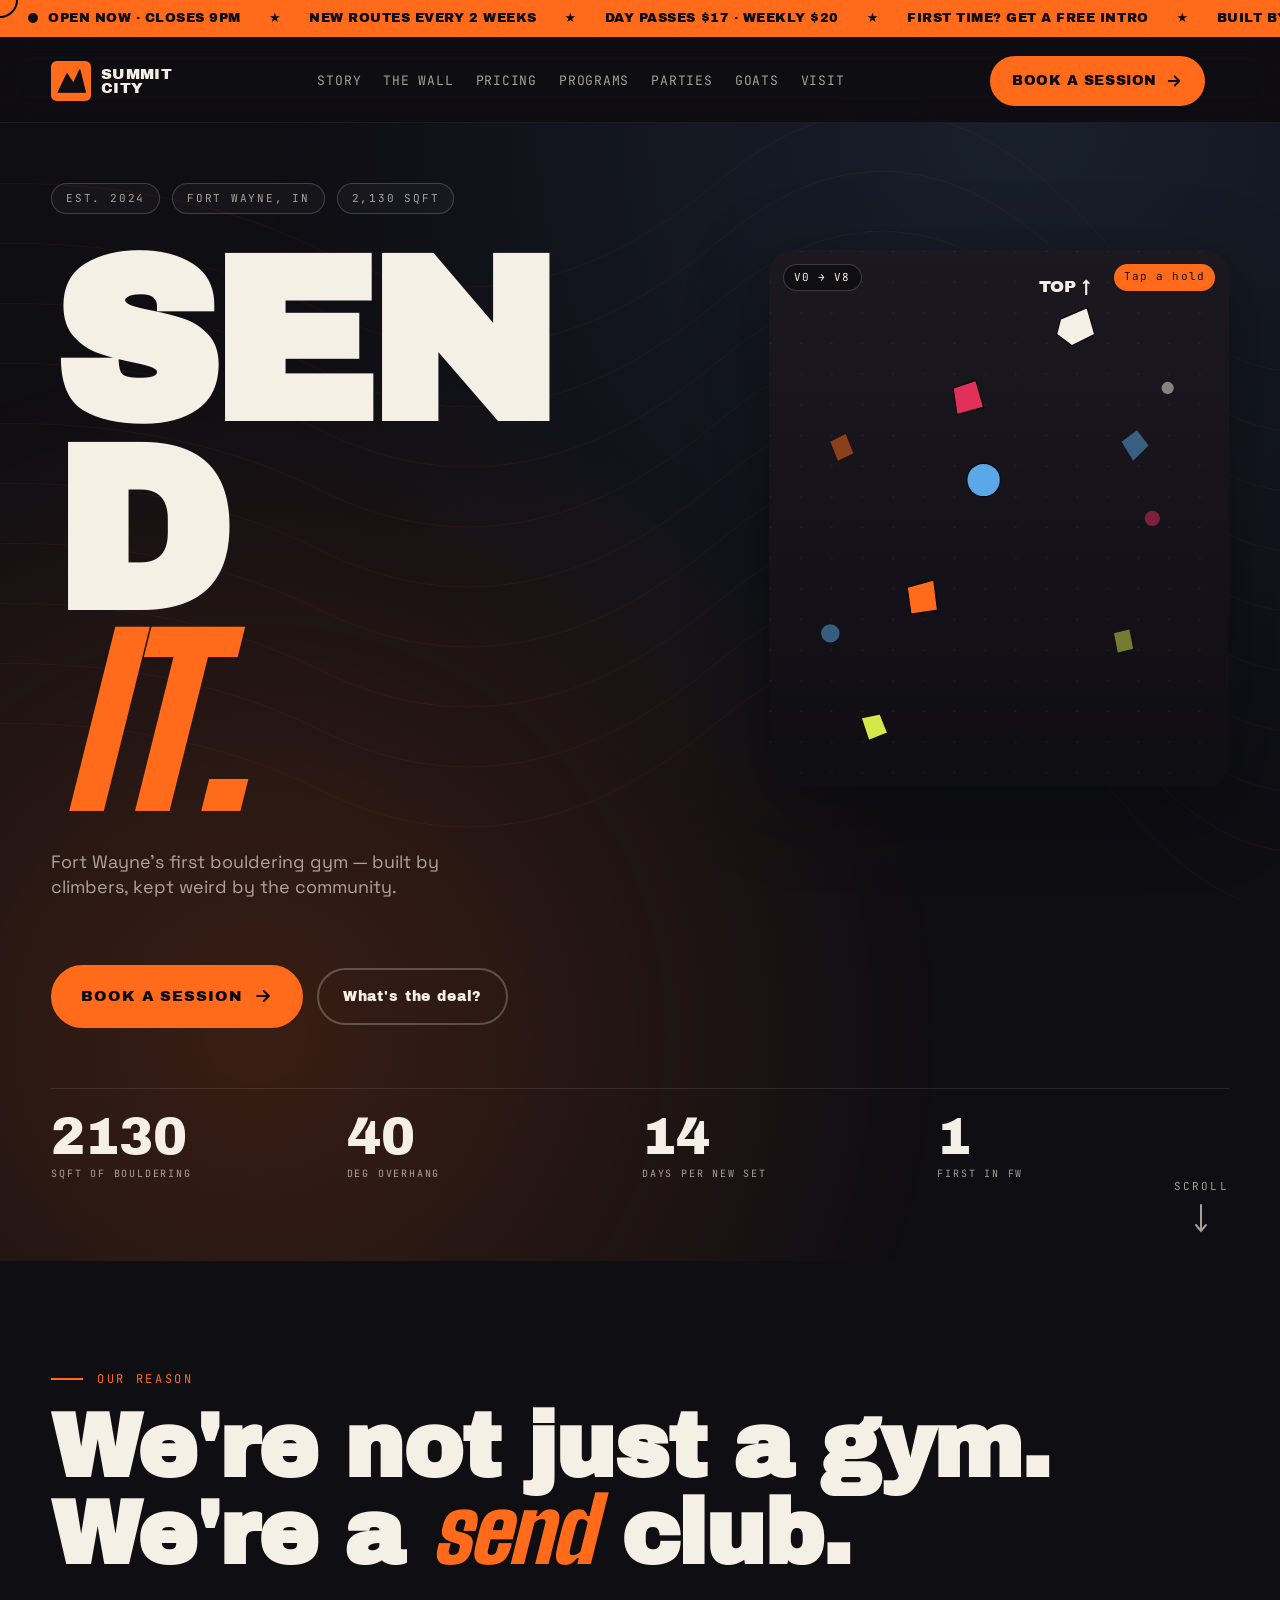
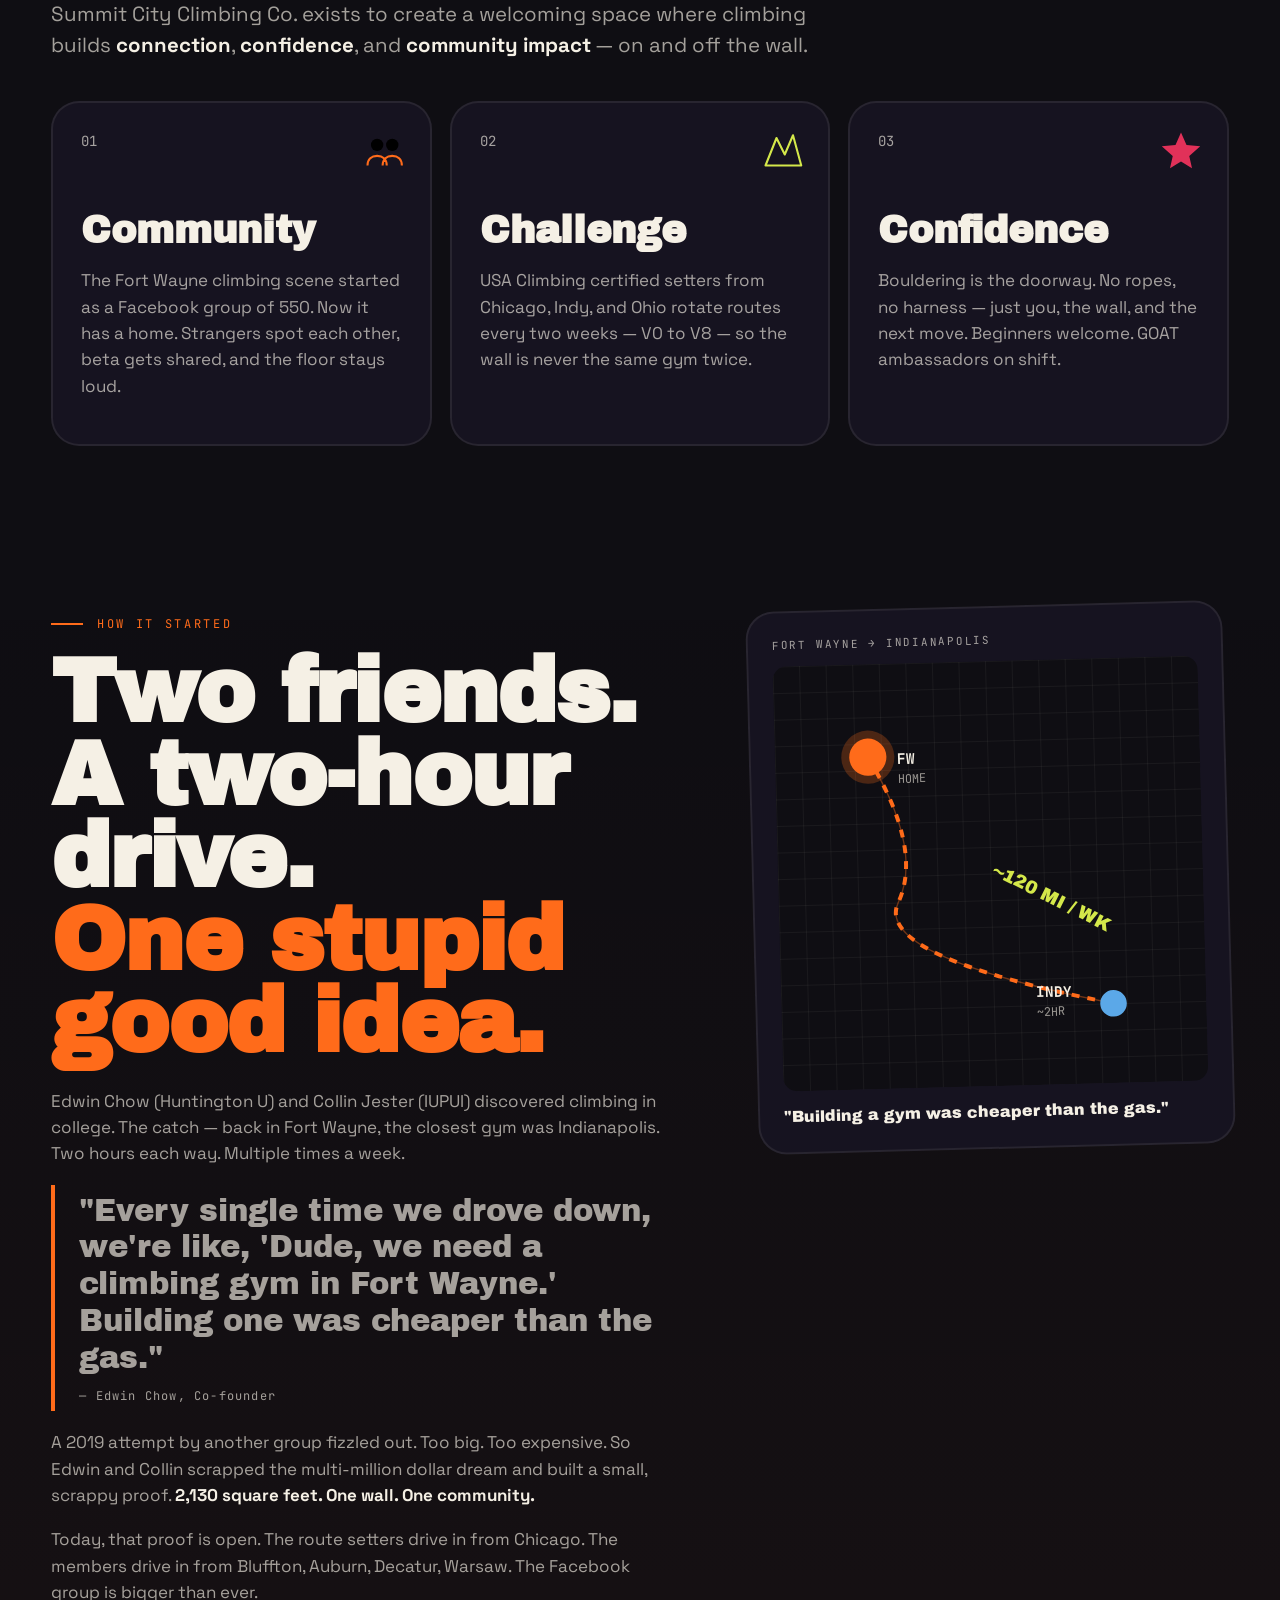
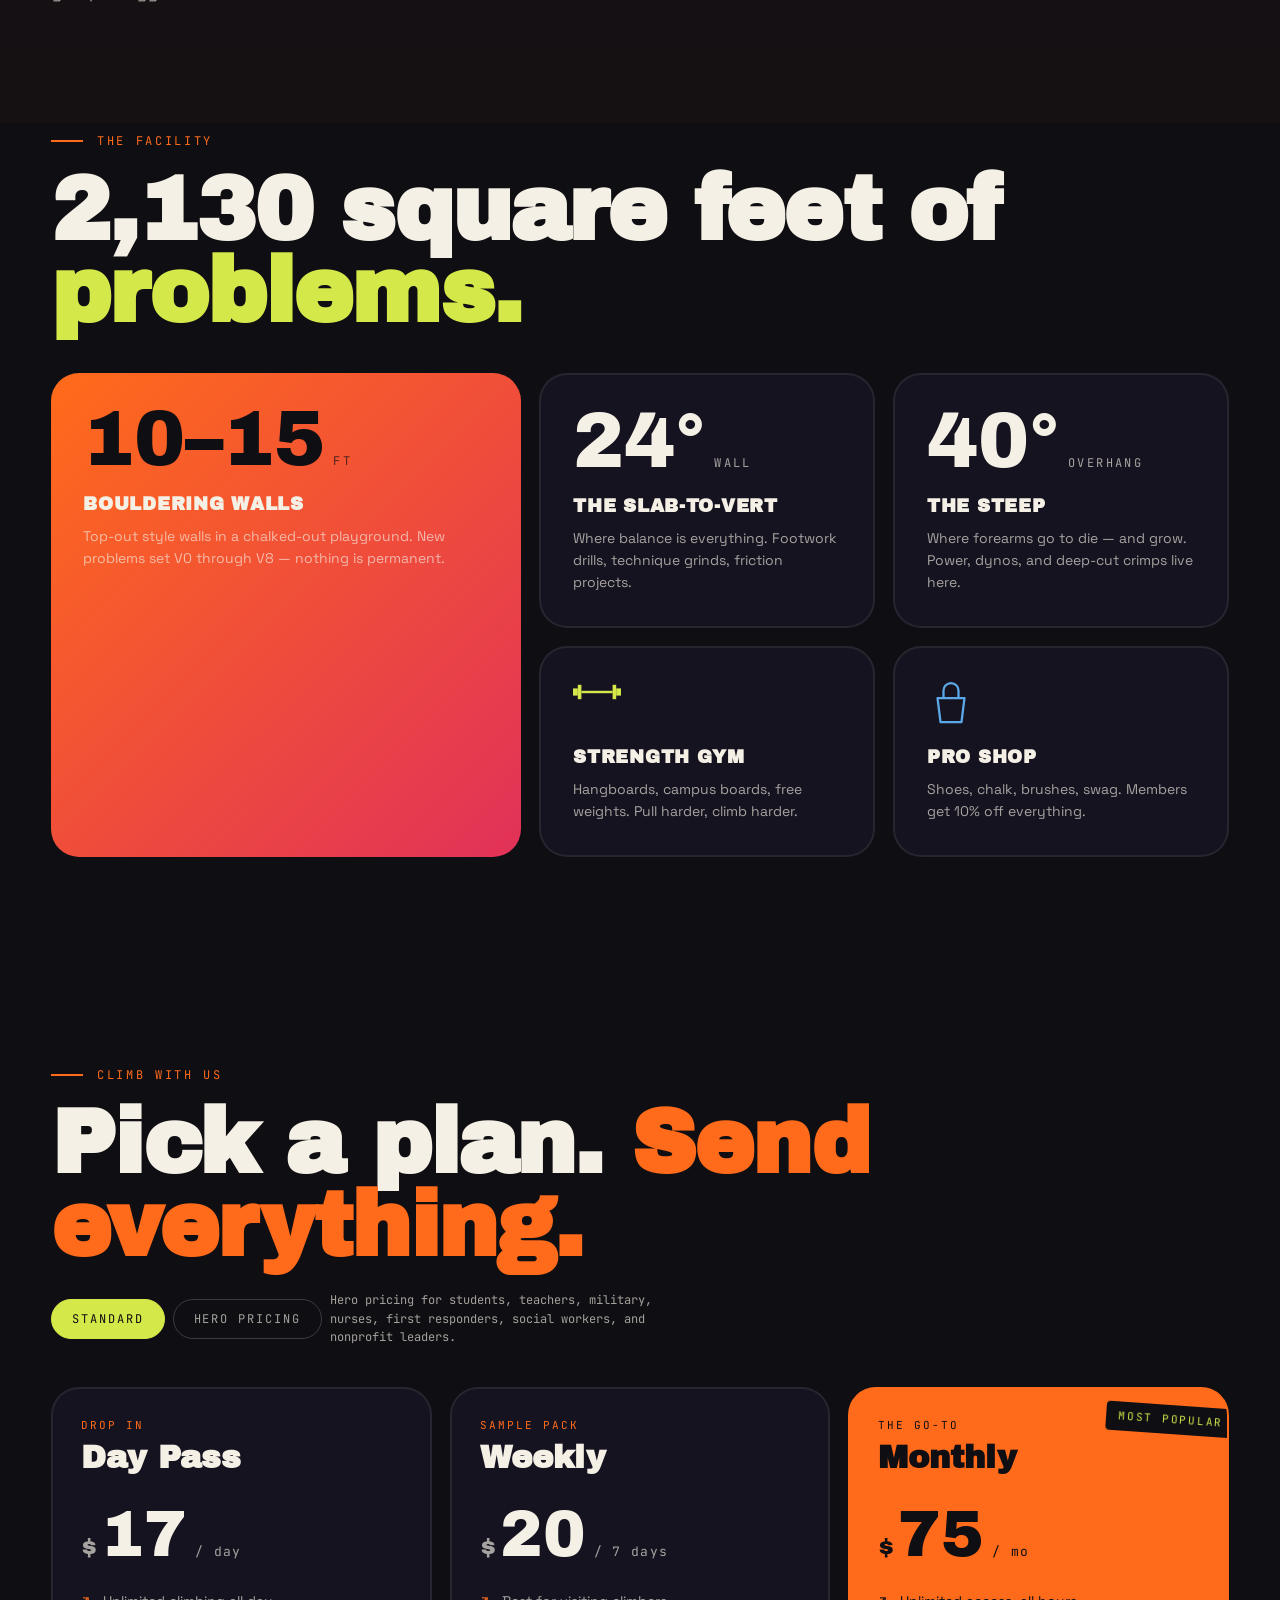
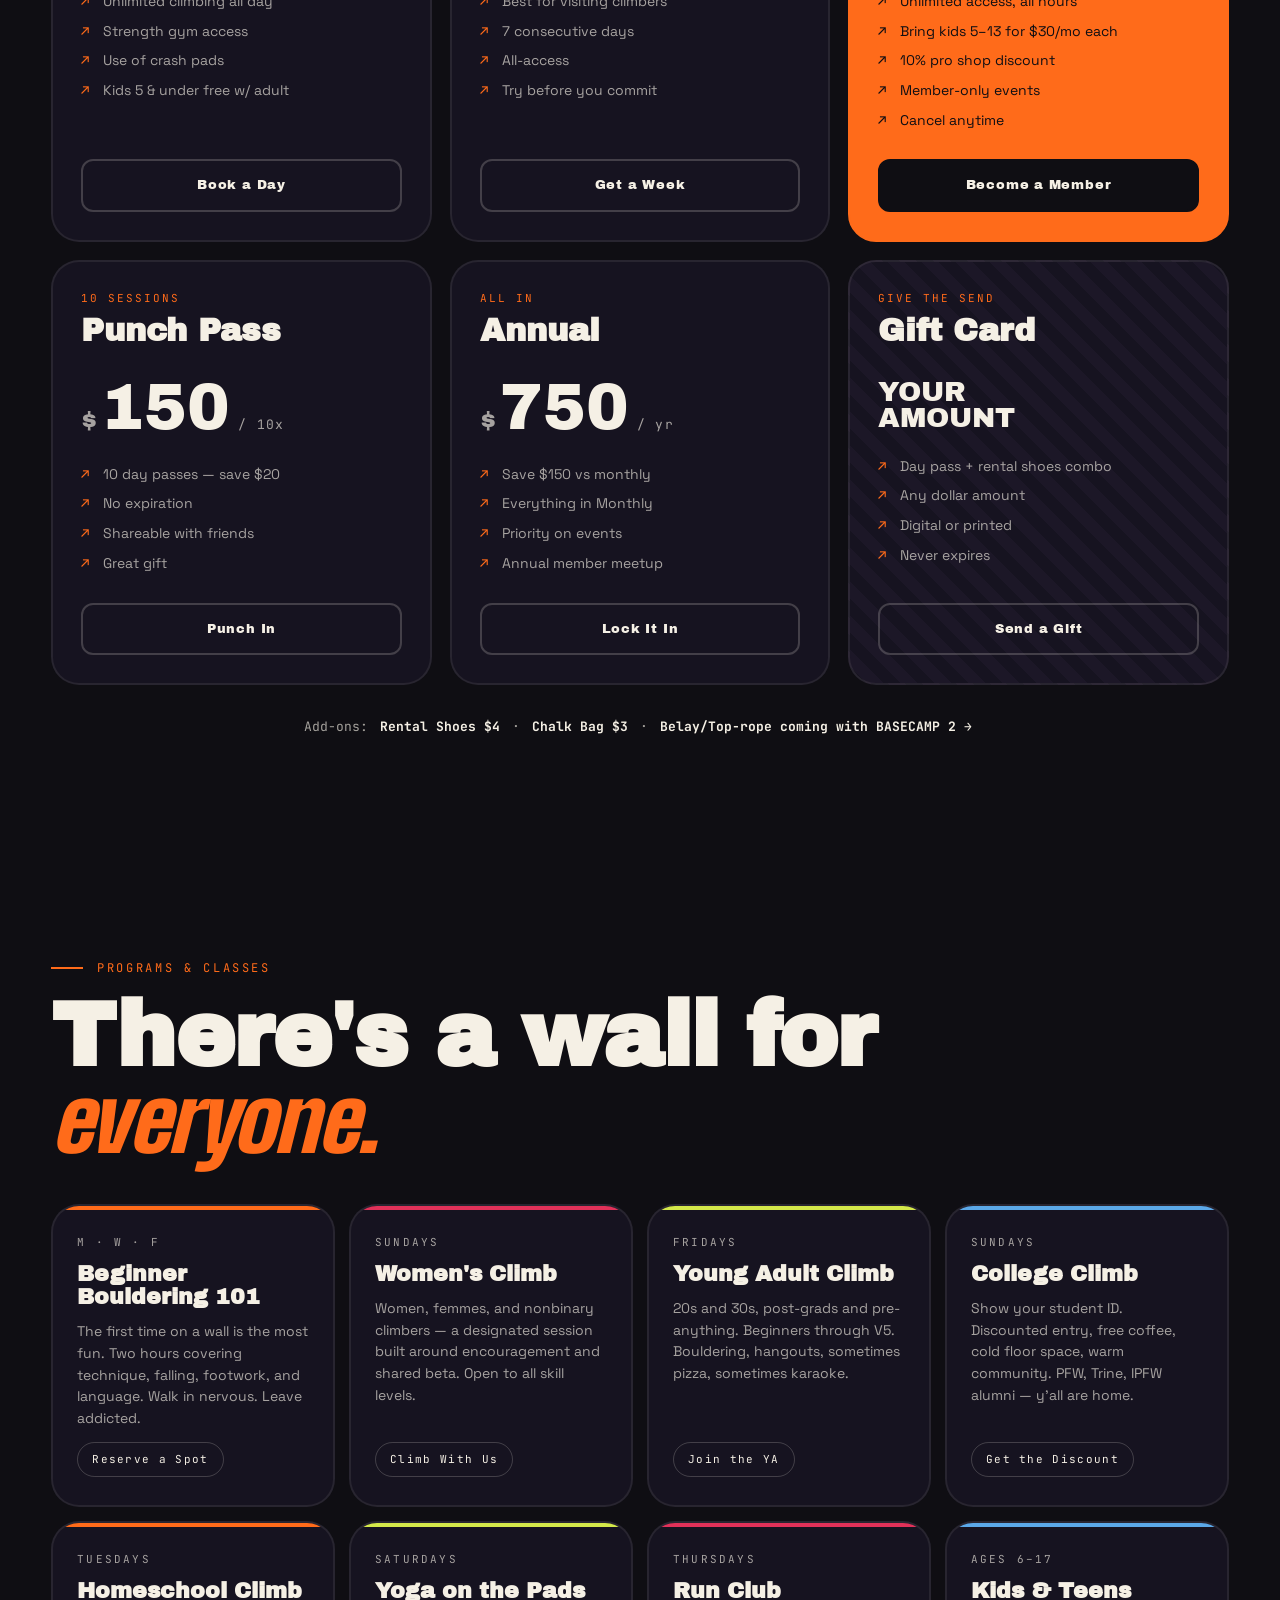
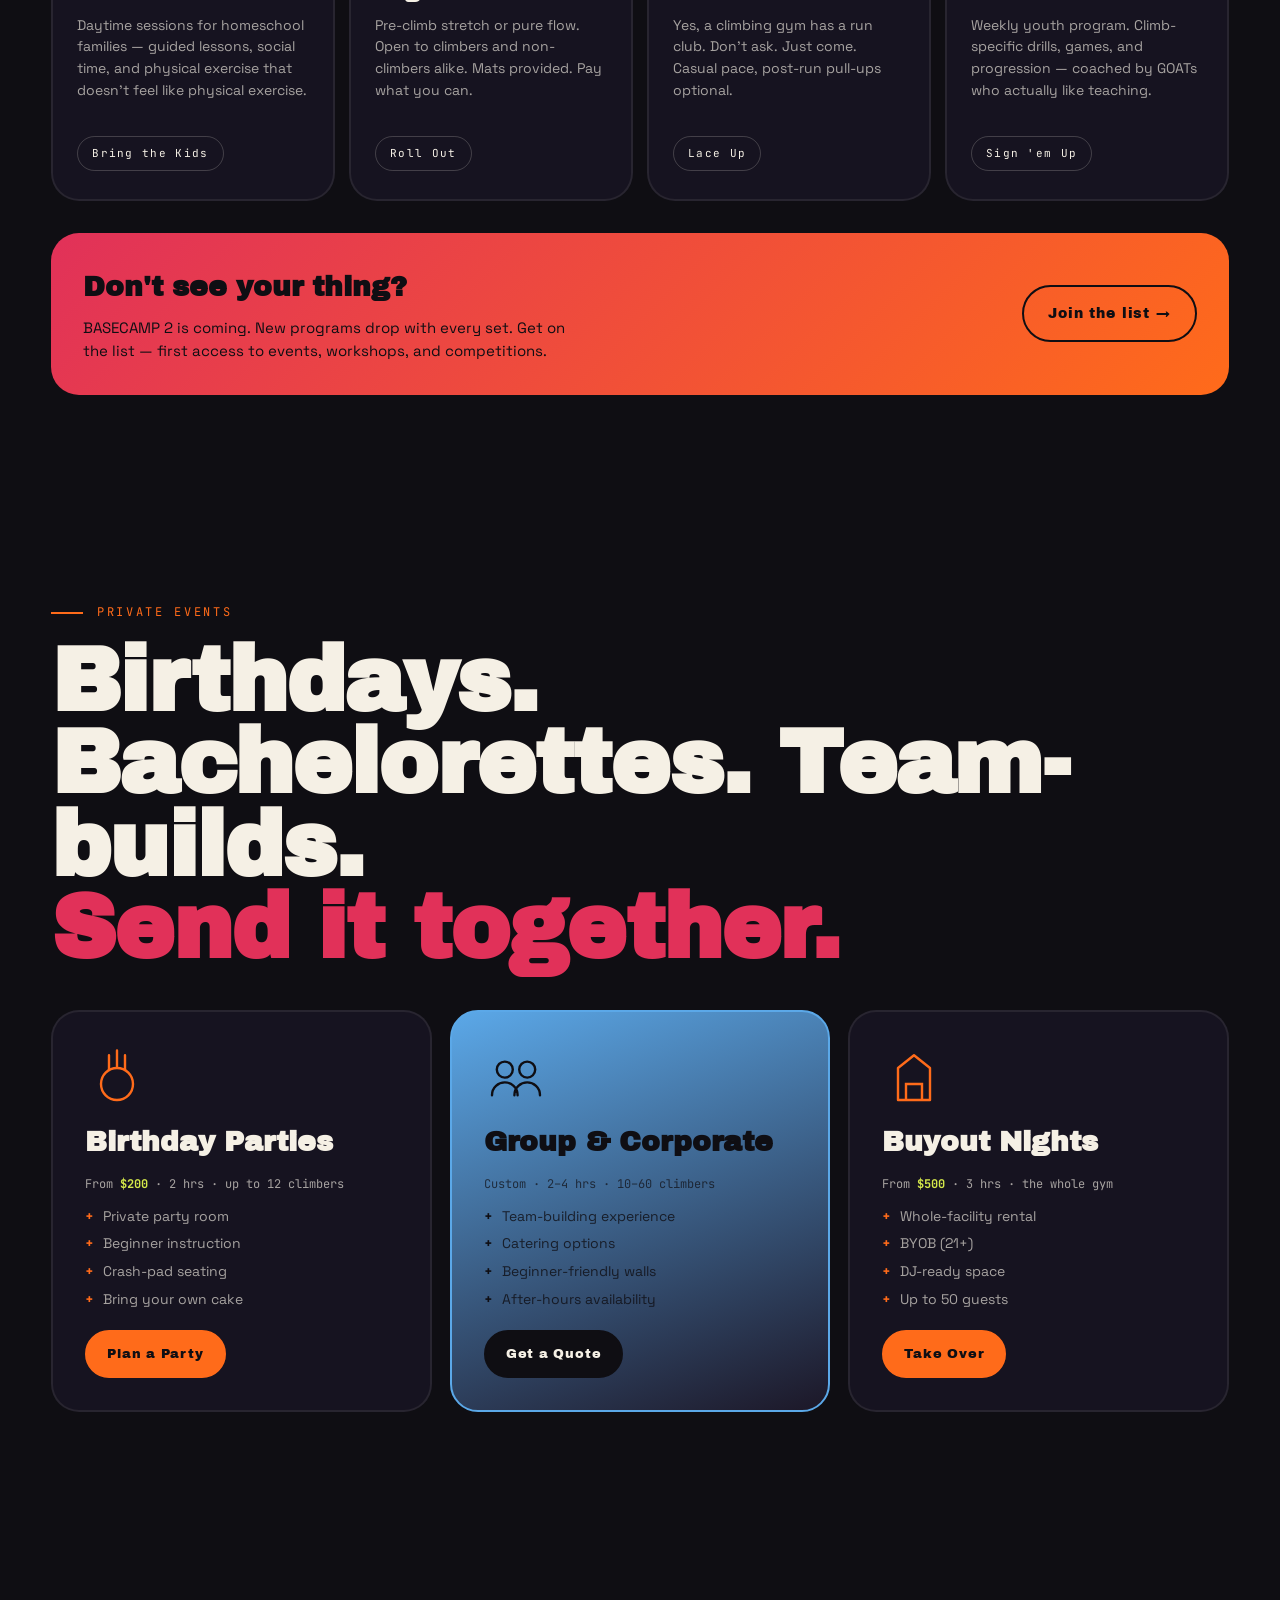
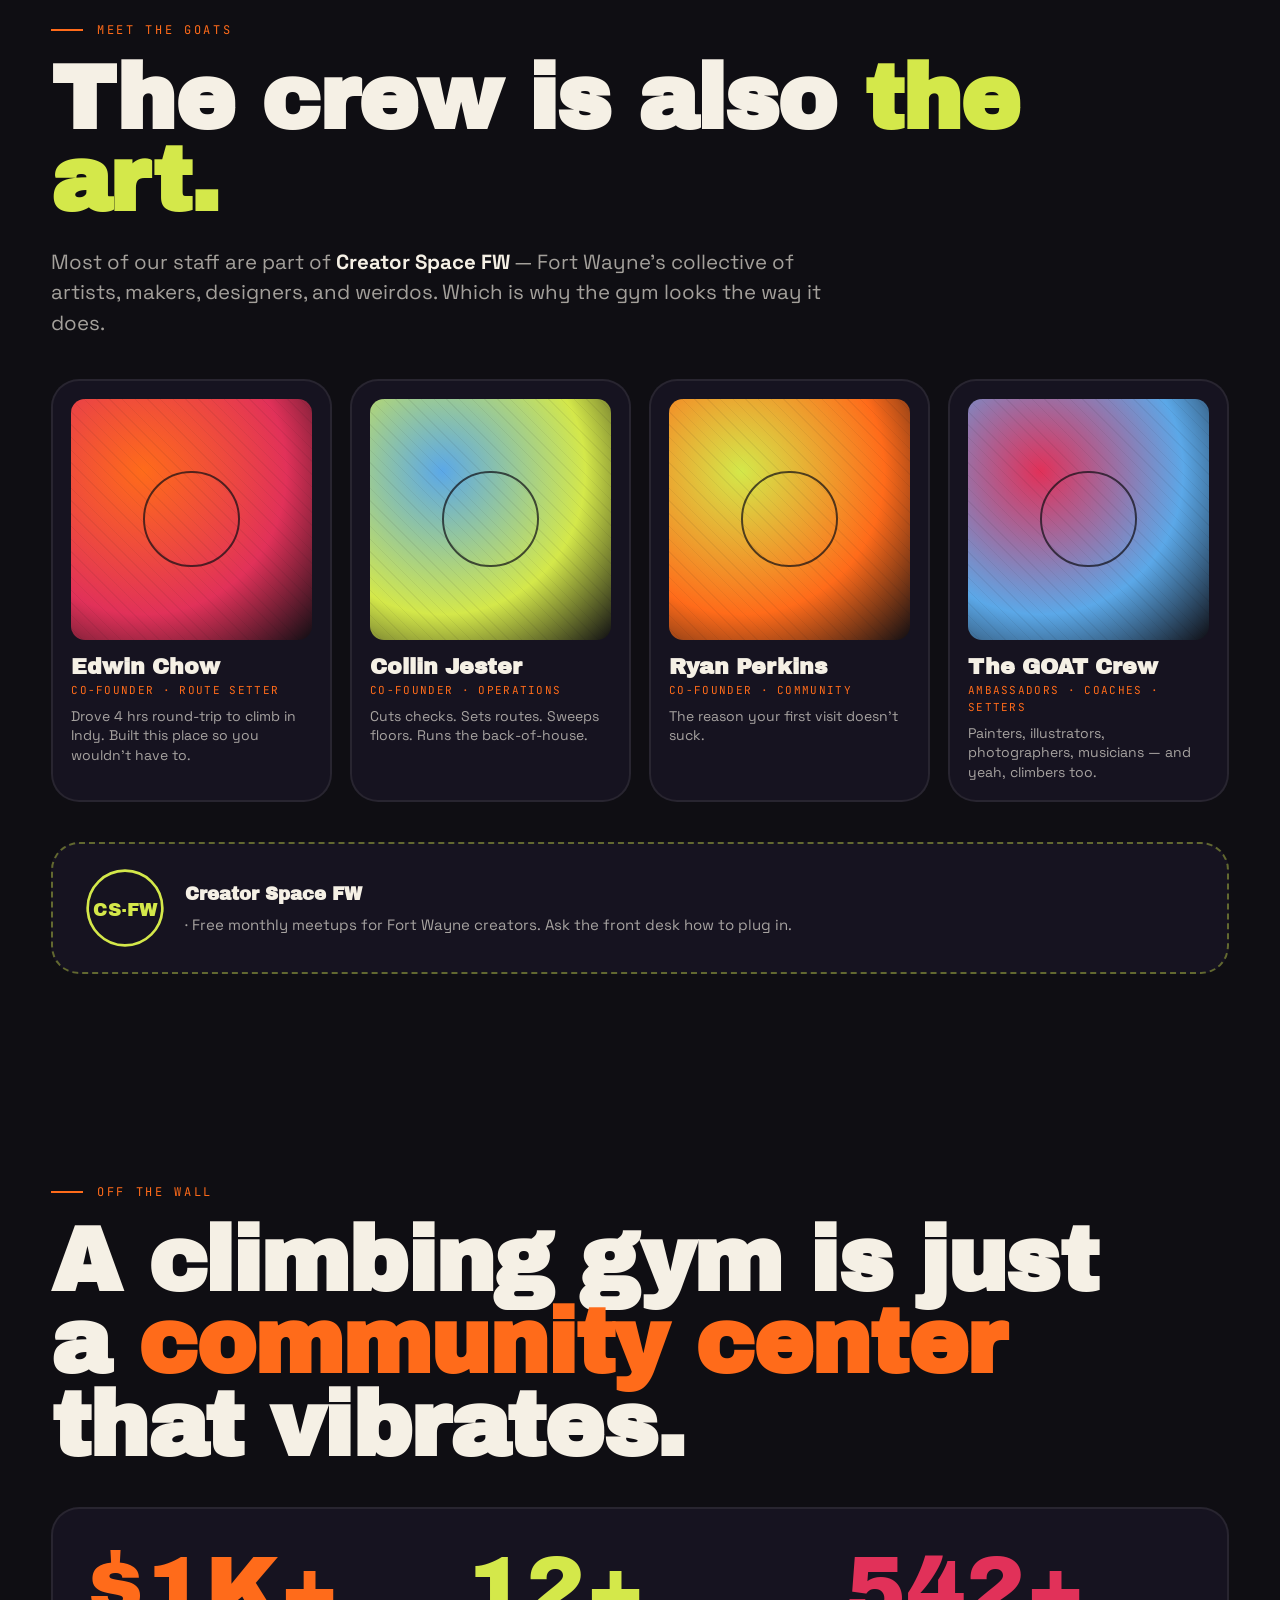
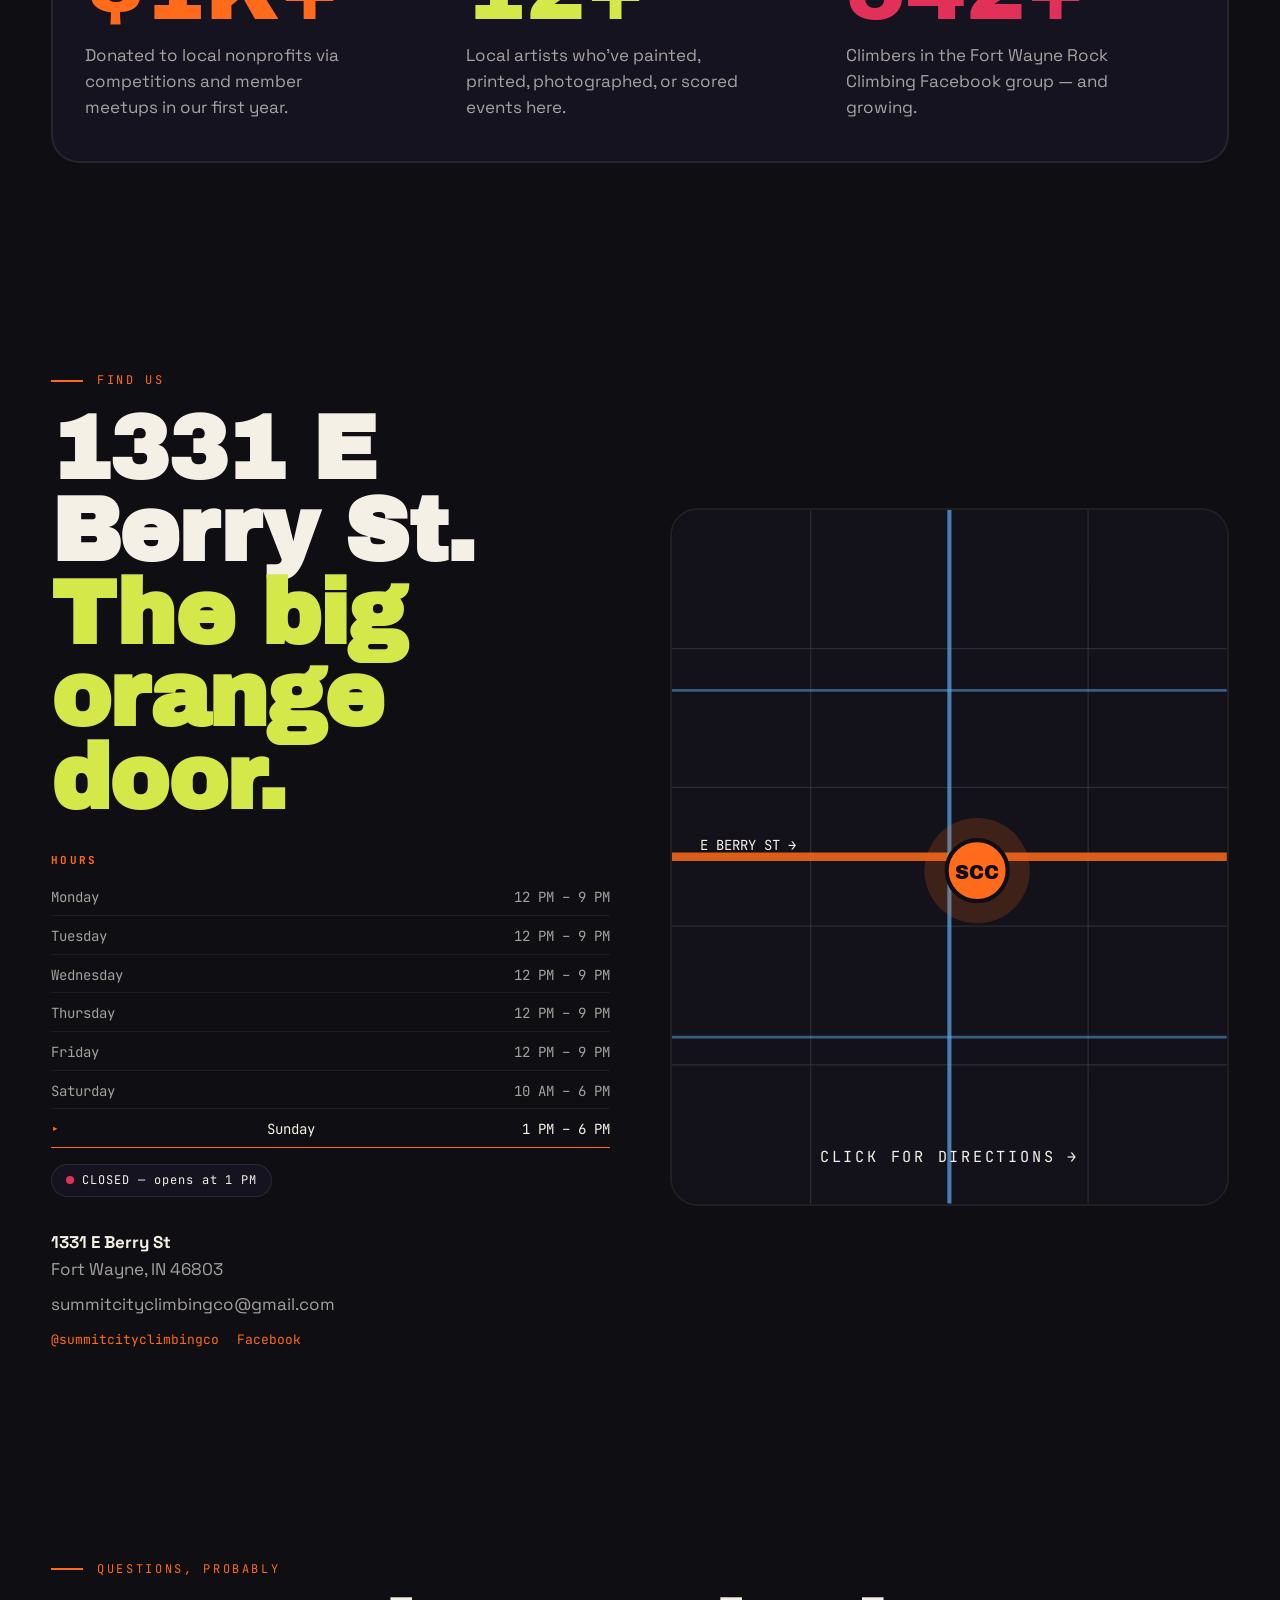
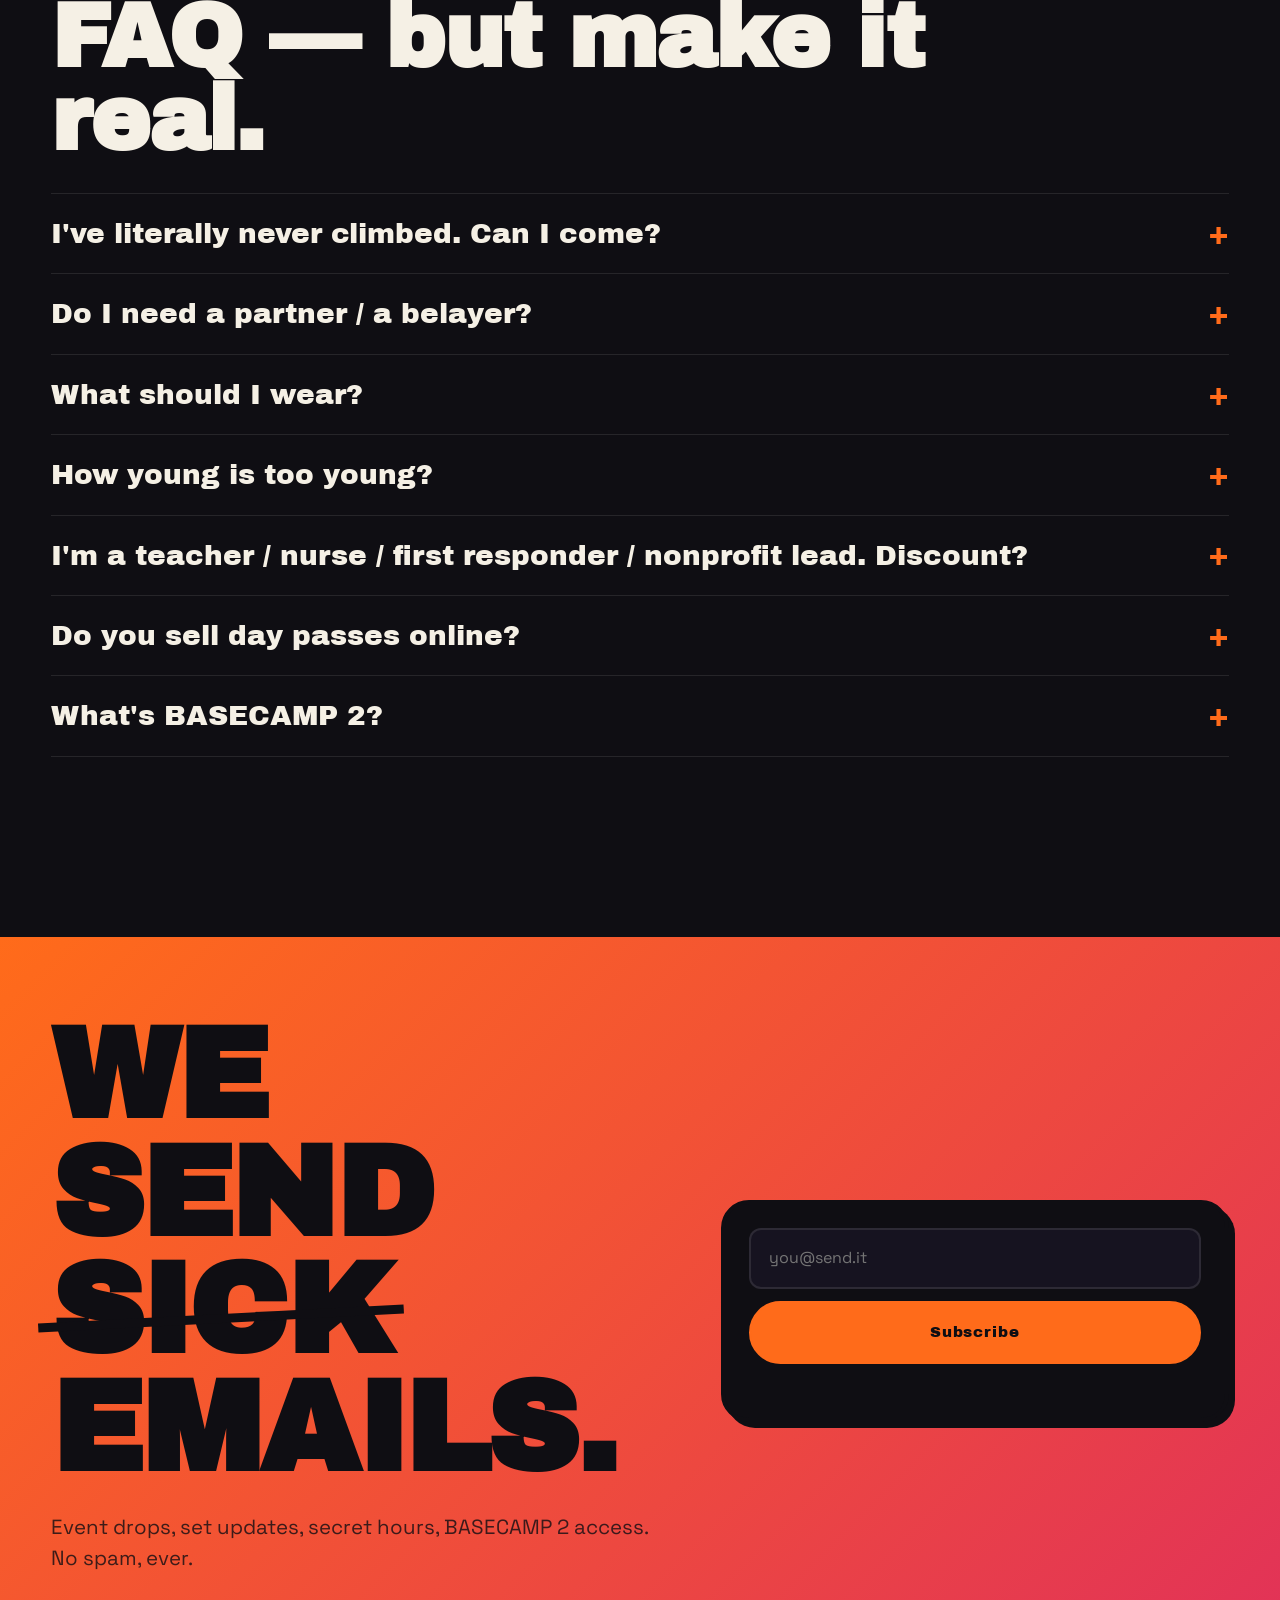
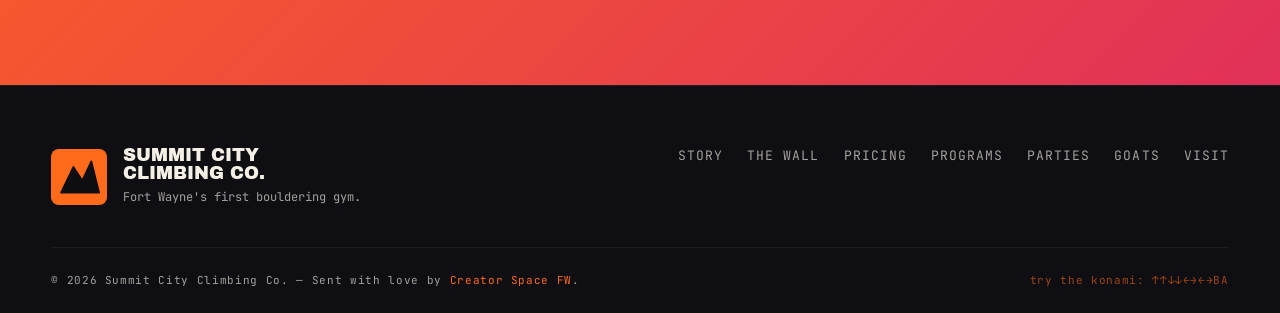
==== index.html @ 4f0e14bd "Initial commit — Summit City Climbing demo A creative single-page site for Fort Wayne's first boulde" ====
<!DOCTYPE html>
<html lang="en">
<head>
<meta charset="UTF-8" />
<meta name="viewport" content="width=device-width, initial-scale=1.0" />
<meta name="description" content="Summit City Climbing Co. — Fort Wayne's first bouldering gym. Community, challenge, confidence. 1331 E Berry St." />
<meta name="theme-color" content="#FF6B1A" />
<meta property="og:title" content="Summit City Climbing Co." />
<meta property="og:description" content="Fort Wayne's first bouldering gym. Send it with us." />
<meta property="og:type" content="website" />
<title>Summit City Climbing Co. — Send It.</title>
<link rel="icon" href="data:image/svg+xml,%3Csvg xmlns='http://www.w3.org/2000/svg' viewBox='0 0 100 100'%3E%3Crect width='100' height='100' fill='%23FF6B1A' rx='20'/%3E%3Cpath d='M20 75 L40 35 L55 55 L70 25 L85 75 Z' fill='%230F0E13' stroke='%230F0E13' stroke-width='3' stroke-linejoin='round'/%3E%3C/svg%3E" />
<link rel="preconnect" href="https://fonts.googleapis.com">
<link rel="preconnect" href="https://fonts.gstatic.com" crossorigin>
<link href="https://fonts.googleapis.com/css2?family=Archivo+Black&family=Space+Grotesk:wght@300;400;500;600;700&family=JetBrains+Mono:wght@400;700&family=Big+Shoulders+Display:wght@700;800;900&display=swap" rel="stylesheet">
<link rel="stylesheet" href="styles.css">
</head>
<body>

<!-- Page loader: a route draws itself before reveal -->
<div class="loader" id="loader">
  <svg viewBox="0 0 200 200" class="loader-svg" aria-hidden="true">
    <path id="loader-path" d="M30 170 Q 60 130, 50 100 T 90 50 Q 110 30, 140 60 T 170 30" fill="none" stroke="#FF6B1A" stroke-width="6" stroke-linecap="round"/>
    <circle cx="30" cy="170" r="9" fill="#D4E84A"/>
    <circle cx="50" cy="100" r="9" fill="#5BA8E8"/>
    <circle cx="90" cy="50" r="9" fill="#E13159"/>
    <circle cx="140" cy="60" r="9" fill="#D4E84A"/>
    <circle cx="170" cy="30" r="11" fill="#FF6B1A" stroke="#0F0E13" stroke-width="3"/>
  </svg>
  <div class="loader-text">SENDING IT...</div>
</div>

<!-- Custom chalk cursor -->
<div class="cursor" id="cursor" aria-hidden="true"></div>
<div class="cursor-dot" id="cursor-dot" aria-hidden="true"></div>

<!-- Topographical animated bg -->
<svg class="topo-bg" viewBox="0 0 1440 900" aria-hidden="true" preserveAspectRatio="xMidYMid slice">
  <defs>
    <linearGradient id="topo-grad" x1="0" y1="0" x2="1" y2="1">
      <stop offset="0%" stop-color="#FF6B1A" stop-opacity="0.06"/>
      <stop offset="100%" stop-color="#5BA8E8" stop-opacity="0.04"/>
    </linearGradient>
  </defs>
  <g stroke="currentColor" stroke-width="1" fill="none" opacity="0.35">
    <path d="M-100,200 Q 200,150 400,250 T 800,180 T 1200,260 T 1600,200"/>
    <path d="M-100,260 Q 200,210 400,310 T 800,240 T 1200,320 T 1600,260"/>
    <path d="M-100,320 Q 200,270 400,370 T 800,300 T 1200,380 T 1600,320"/>
    <path d="M-100,380 Q 200,330 400,430 T 800,360 T 1200,440 T 1600,380"/>
    <path d="M-100,440 Q 200,390 400,490 T 800,420 T 1200,500 T 1600,440"/>
    <path d="M-100,500 Q 200,450 400,550 T 800,480 T 1200,560 T 1600,500"/>
    <path d="M-100,560 Q 200,510 400,610 T 800,540 T 1200,620 T 1600,560"/>
    <path d="M-100,620 Q 200,570 400,670 T 800,600 T 1200,680 T 1600,620"/>
    <path d="M-100,680 Q 200,630 400,730 T 800,660 T 1200,740 T 1600,680"/>
    <path d="M-100,740 Q 200,690 400,790 T 800,720 T 1200,800 T 1600,740"/>
  </g>
</svg>

<!-- Top status ticker -->
<div class="ticker" role="banner">
  <div class="ticker-track" id="ticker-track">
    <span><b class="dot"></b> OPEN NOW · CLOSES 9PM</span><span>★</span>
    <span>NEW ROUTES EVERY 2 WEEKS</span><span>★</span>
    <span>DAY PASSES $17 · WEEKLY $20</span><span>★</span>
    <span>FIRST TIME? GET A FREE INTRO</span><span>★</span>
    <span>BUILT BY CLIMBERS · BACKED BY THE COMMUNITY</span><span>★</span>
    <span>FORT WAYNE'S FIRST BOULDERING GYM</span><span>★</span>
    <span><b class="dot"></b> OPEN NOW · CLOSES 9PM</span><span>★</span>
    <span>NEW ROUTES EVERY 2 WEEKS</span><span>★</span>
    <span>DAY PASSES $17 · WEEKLY $20</span><span>★</span>
    <span>FIRST TIME? GET A FREE INTRO</span><span>★</span>
    <span>BUILT BY CLIMBERS · BACKED BY THE COMMUNITY</span><span>★</span>
    <span>FORT WAYNE'S FIRST BOULDERING GYM</span><span>★</span>
  </div>
</div>

<!-- Nav -->
<header class="nav">
  <a href="#top" class="logo" aria-label="Summit City Climbing home">
    <svg viewBox="0 0 100 100" width="40" height="40" aria-hidden="true">
      <rect width="100" height="100" fill="#FF6B1A" rx="14"/>
      <path d="M18 78 L40 32 L56 56 L72 22 L86 78 Z" fill="#0F0E13" stroke="#0F0E13" stroke-width="3" stroke-linejoin="round"/>
    </svg>
    <span>SUMMIT<br/>CITY</span>
  </a>
  <nav class="nav-links" aria-label="Primary">
    <a href="#story">Story</a>
    <a href="#wall">The Wall</a>
    <a href="#pricing">Pricing</a>
    <a href="#programs">Programs</a>
    <a href="#parties">Parties</a>
    <a href="#team">GOATs</a>
    <a href="#visit">Visit</a>
  </nav>
  <button class="btn-book nav-cta" data-open-book="">
    <span>BOOK A SESSION</span>
    <svg width="18" height="18" viewBox="0 0 24 24" fill="none" aria-hidden="true"><path d="M5 12h14M13 6l6 6-6 6" stroke="currentColor" stroke-width="2.5" stroke-linecap="round" stroke-linejoin="round"/></svg>
  </button>
  <button class="nav-toggle" aria-label="Open menu" aria-expanded="false" id="nav-toggle">
    <span></span><span></span><span></span>
  </button>
</header>

<main id="top">

<!-- HERO -->
<section class="hero">
  <div class="hero-grain" aria-hidden="true"></div>

  <div class="hero-meta">
    <div class="meta-row"><span class="tag">EST. 2024</span><span class="tag">FORT WAYNE, IN</span><span class="tag">2,130 SQFT</span></div>
  </div>

  <div class="hero-headline">
    <h1>
      <span class="word"><span class="char">S</span><span class="char">E</span><span class="char">N</span><span class="char">D</span></span>
      <span class="word italic"><span class="char">I</span><span class="char">T</span><span class="char">.</span></span>
    </h1>
    <p class="kicker">Fort Wayne's first bouldering gym — built by climbers, kept weird by the community.</p>
  </div>

  <!-- Interactive climbing wall -->
  <div class="wall" id="wall" aria-label="Interactive climbing wall — hover the holds">
    <svg viewBox="0 0 600 700" class="wall-svg" preserveAspectRatio="xMidYMid meet">
      <!-- Wall surface -->
      <rect x="0" y="0" width="600" height="700" fill="url(#wall-grad)" rx="24"/>
      <defs>
        <linearGradient id="wall-grad" x1="0" y1="0" x2="0" y2="1">
          <stop offset="0%" stop-color="#1c1820"/>
          <stop offset="100%" stop-color="#0F0E13"/>
        </linearGradient>
        <pattern id="dots" x="0" y="0" width="40" height="40" patternUnits="userSpaceOnUse">
          <circle cx="2" cy="2" r="1" fill="#F5F0E5" opacity="0.08"/>
        </pattern>
      </defs>
      <rect x="0" y="0" width="600" height="700" fill="url(#dots)" rx="24"/>

      <!-- Route line drawn between holds -->
      <path id="route-line" d="M120,610 Q 200,520 180,440 T 280,300 T 240,180 T 380,90"
            fill="none" stroke="#FF6B1A" stroke-width="4" stroke-dasharray="8 8" opacity="0.7"
            stroke-linecap="round"/>

      <!-- Holds. data-hold-color sets glow. -->
      <g class="holds">
        <g class="hold" data-hold="0" data-color="#D4E84A" tabindex="0">
          <polygon points="120,610 145,605 155,630 130,640" fill="#D4E84A" stroke="#0F0E13" stroke-width="2"/>
        </g>
        <g class="hold" data-hold="1" data-color="#FF6B1A" tabindex="0">
          <polygon points="180,440 215,430 220,470 185,475" fill="#FF6B1A" stroke="#0F0E13" stroke-width="2"/>
        </g>
        <g class="hold" data-hold="2" data-color="#5BA8E8" tabindex="0">
          <circle cx="280" cy="300" r="22" fill="#5BA8E8" stroke="#0F0E13" stroke-width="2"/>
        </g>
        <g class="hold" data-hold="3" data-color="#E13159" tabindex="0">
          <polygon points="240,180 270,170 280,205 245,215" fill="#E13159" stroke="#0F0E13" stroke-width="2"/>
        </g>
        <g class="hold" data-hold="4" data-color="#F5F0E5" tabindex="0">
          <polygon points="380,90 415,75 425,110 395,125 375,110" fill="#F5F0E5" stroke="#0F0E13" stroke-width="2"/>
        </g>
        <!-- decorative holds -->
        <circle cx="80" cy="500" r="12" fill="#5BA8E8" opacity="0.5"/>
        <polygon points="450,500 470,495 475,520 455,525" fill="#D4E84A" opacity="0.5"/>
        <circle cx="500" cy="350" r="10" fill="#E13159" opacity="0.5"/>
        <polygon points="80,250 100,240 110,265 90,275" fill="#FF6B1A" opacity="0.5"/>
        <circle cx="520" cy="180" r="8" fill="#F5F0E5" opacity="0.5"/>
        <polygon points="460,250 480,235 495,255 475,275" fill="#5BA8E8" opacity="0.5"/>
      </g>

      <!-- top peak -->
      <text x="385" y="55" fill="#F5F0E5" font-family="Archivo Black" font-size="22" text-anchor="middle">TOP ↑</text>
    </svg>

    <div class="wall-caption" id="wall-caption">
      <span class="grade">V0 → V8</span>
      <span class="hint">Tap a hold</span>
    </div>
  </div>

  <div class="hero-ctas">
    <button class="btn-primary" data-open-book="">
      <span>BOOK A SESSION</span>
      <svg width="20" height="20" viewBox="0 0 24 24" fill="none" aria-hidden="true"><path d="M5 12h14M13 6l6 6-6 6" stroke="currentColor" stroke-width="2.5" stroke-linecap="round" stroke-linejoin="round"/></svg>
    </button>
    <a href="#story" class="btn-ghost">
      <span>What's the deal?</span>
    </a>
  </div>

  <div class="hero-stats">
    <div class="stat"><span class="stat-num" data-count="2130">0</span><span class="stat-label">SQFT OF BOULDERING</span></div>
    <div class="stat"><span class="stat-num" data-count="40">0</span><span class="stat-label">DEG OVERHANG</span></div>
    <div class="stat"><span class="stat-num" data-count="14">0</span><span class="stat-label">DAYS PER NEW SET</span></div>
    <div class="stat"><span class="stat-num" data-count="1">0</span><span class="stat-label">FIRST IN FW</span></div>
  </div>

  <div class="scroll-cue" aria-hidden="true">
    <span>SCROLL</span>
    <svg width="14" height="36" viewBox="0 0 14 36"><path d="M7 4 V 30 M2 24 L7 30 L12 24" stroke="currentColor" stroke-width="2" fill="none" stroke-linecap="round"/></svg>
  </div>
</section>

<!-- MISSION / 3 PILLARS -->
<section class="mission" id="story">
  <div class="container">
    <div class="section-eyebrow"><span class="dash"></span><span>OUR REASON</span></div>
    <h2 class="section-title">
      We're not just a gym.<br/>
      We're a <em>send</em> club.
    </h2>
    <p class="lede">Summit City Climbing Co. exists to create a welcoming space where climbing builds <strong>connection</strong>, <strong>confidence</strong>, and <strong>community impact</strong> — on and off the wall.</p>

    <div class="pillars">
      <article class="pillar pillar-orange">
        <div class="pillar-num">01</div>
        <h3>Community</h3>
        <p>The Fort Wayne climbing scene started as a Facebook group of 550. Now it has a home. Strangers spot each other, beta gets shared, and the floor stays loud.</p>
        <svg class="pillar-icon" viewBox="0 0 64 64" aria-hidden="true"><circle cx="22" cy="26" r="9"/><circle cx="44" cy="26" r="9"/><path d="M8 56c0-9 6-14 14-14s14 5 14 14M30 56c0-9 6-14 14-14s14 5 14 14" stroke="currentColor" stroke-width="3" fill="none"/></svg>
      </article>

      <article class="pillar pillar-lime">
        <div class="pillar-num">02</div>
        <h3>Challenge</h3>
        <p>USA Climbing certified setters from Chicago, Indy, and Ohio rotate routes every two weeks — V0 to V8 — so the wall is never the same gym twice.</p>
        <svg class="pillar-icon" viewBox="0 0 64 64" aria-hidden="true"><path d="M8 56 L24 16 L36 40 L48 12 L60 56 Z" stroke="currentColor" stroke-width="3" fill="none" stroke-linejoin="round"/></svg>
      </article>

      <article class="pillar pillar-coral">
        <div class="pillar-num">03</div>
        <h3>Confidence</h3>
        <p>Bouldering is the doorway. No ropes, no harness — just you, the wall, and the next move. Beginners welcome. GOAT ambassadors on shift.</p>
        <svg class="pillar-icon" viewBox="0 0 64 64" aria-hidden="true"><path d="M32 8 L40 26 L60 28 L44 42 L48 60 L32 50 L16 60 L20 42 L4 28 L24 26 Z" fill="currentColor"/></svg>
      </article>
    </div>
  </div>
</section>

<!-- ORIGIN STORY -->
<section class="origin">
  <div class="container origin-grid">
    <div class="origin-text">
      <div class="section-eyebrow"><span class="dash"></span><span>HOW IT STARTED</span></div>
      <h2 class="section-title">Two friends. A two-hour drive. <br/><span class="hl-orange">One stupid good idea.</span></h2>
      <div class="origin-body">
        <p>Edwin Chow (Huntington U) and Collin Jester (IUPUI) discovered climbing in college. The catch — back in Fort Wayne, the closest gym was Indianapolis. Two hours each way. Multiple times a week.</p>
        <p class="pull-quote">"Every single time we drove down, we're like, 'Dude, we need a climbing gym in Fort Wayne.' Building one was cheaper than the gas." <span class="quote-attr">— Edwin Chow, Co-founder</span></p>
        <p>A 2019 attempt by another group fizzled out. Too big. Too expensive. So Edwin and Collin scrapped the multi-million dollar dream and built a small, scrappy proof. <strong>2,130 square feet. One wall. One community.</strong></p>
        <p>Today, that proof is open. The route setters drive in from Chicago. The members drive in from Bluffton, Auburn, Decatur, Warsaw. The Facebook group is bigger than ever.</p>
      </div>
    </div>

    <div class="origin-visual" aria-hidden="true">
      <div class="map-card">
        <div class="map-label">FORT WAYNE → INDIANAPOLIS</div>
        <svg viewBox="0 0 320 320" class="map-svg">
          <defs>
            <pattern id="map-grid" width="20" height="20" patternUnits="userSpaceOnUse">
              <path d="M20 0 H0 V20" fill="none" stroke="#F5F0E5" stroke-width="0.5" opacity="0.15"/>
            </pattern>
          </defs>
          <rect width="320" height="320" fill="#0F0E13"/>
          <rect width="320" height="320" fill="url(#map-grid)"/>

          <!-- The path -->
          <path id="map-path" d="M70,70 Q 110,140 90,180 T 250,260" fill="none" stroke="#FF6B1A" stroke-width="3" stroke-dasharray="6 6"/>
          <path d="M70,70 Q 110,140 90,180 T 250,260" fill="none" stroke="#FF6B1A" stroke-width="1" opacity="0.4"/>

          <!-- FW pin -->
          <g transform="translate(70, 70)">
            <circle r="14" fill="#FF6B1A"/>
            <circle r="20" fill="#FF6B1A" opacity="0.25"/>
            <text x="22" y="6" fill="#F5F0E5" font-family="JetBrains Mono" font-size="11" font-weight="700">FW</text>
            <text x="22" y="20" fill="#F5F0E5" font-family="JetBrains Mono" font-size="9" opacity="0.6">HOME</text>
          </g>

          <!-- Indy pin -->
          <g transform="translate(250, 260)">
            <circle r="10" fill="#5BA8E8"/>
            <text x="-58" y="-6" fill="#F5F0E5" font-family="JetBrains Mono" font-size="11" font-weight="700">INDY</text>
            <text x="-58" y="8" fill="#F5F0E5" font-family="JetBrains Mono" font-size="9" opacity="0.6">~2HR</text>
          </g>

          <!-- distance -->
          <text x="160" y="160" fill="#D4E84A" font-family="Archivo Black" font-size="14" transform="rotate(28, 160, 160)">~120 MI / WK</text>
        </svg>
        <div class="map-caption">"Building a gym was cheaper than the gas."</div>
      </div>
    </div>
  </div>
</section>

<!-- THE WALL / FACILITY -->
<section class="wall-section" id="wall">
  <div class="container">
    <div class="section-eyebrow"><span class="dash"></span><span>THE FACILITY</span></div>
    <h2 class="section-title">2,130 square feet of <span class="hl-lime">problems.</span></h2>

    <div class="facility-grid">
      <div class="fac-card fac-feature">
        <div class="fac-num"><span>10–15</span><em>FT</em></div>
        <h4>BOULDERING WALLS</h4>
        <p>Top-out style walls in a chalked-out playground. New problems set V0 through V8 — nothing is permanent.</p>
      </div>
      <div class="fac-card">
        <div class="fac-num"><span>24°</span><em>WALL</em></div>
        <h4>THE SLAB-TO-VERT</h4>
        <p>Where balance is everything. Footwork drills, technique grinds, friction projects.</p>
      </div>
      <div class="fac-card">
        <div class="fac-num"><span>40°</span><em>OVERHANG</em></div>
        <h4>THE STEEP</h4>
        <p>Where forearms go to die — and grow. Power, dynos, and deep-cut crimps live here.</p>
      </div>
      <div class="fac-card fac-strength">
        <div class="fac-icon">
          <svg viewBox="0 0 80 40" aria-hidden="true"><rect x="0" y="14" width="8" height="12" fill="currentColor"/><rect x="8" y="8" width="6" height="24" fill="currentColor"/><rect x="14" y="18" width="52" height="4" fill="currentColor"/><rect x="66" y="8" width="6" height="24" fill="currentColor"/><rect x="72" y="14" width="8" height="12" fill="currentColor"/></svg>
        </div>
        <h4>STRENGTH GYM</h4>
        <p>Hangboards, campus boards, free weights. Pull harder, climb harder.</p>
      </div>
      <div class="fac-card fac-shop">
        <div class="fac-icon">
          <svg viewBox="0 0 64 64" aria-hidden="true"><path d="M14 24 H50 L46 56 H18 Z M22 24 V14 a10 10 0 0 1 20 0 V24" stroke="currentColor" stroke-width="3" fill="none" stroke-linejoin="round"/></svg>
        </div>
        <h4>PRO SHOP</h4>
        <p>Shoes, chalk, brushes, swag. Members get 10% off everything.</p>
      </div>
    </div>
  </div>
</section>

<!-- PRICING -->
<section class="pricing" id="pricing">
  <div class="container">
    <div class="section-eyebrow"><span class="dash"></span><span>CLIMB WITH US</span></div>
    <h2 class="section-title">Pick a plan. <span class="hl-orange">Send everything.</span></h2>

    <div class="discount-toggle">
      <button class="d-btn active" data-disc="standard">STANDARD</button>
      <button class="d-btn" data-disc="hero">HERO PRICING</button>
      <span class="disc-info">Hero pricing for students, teachers, military, nurses, first responders, social workers, and nonprofit leaders.</span>
    </div>

    <div class="plans">

      <article class="plan">
        <header class="plan-h">
          <span class="plan-tag">DROP IN</span>
          <h3>Day Pass</h3>
        </header>
        <div class="plan-price"><span class="dollar">$</span><span class="amount" data-std="17" data-hero="17">17</span><span class="per">/ day</span></div>
        <ul class="plan-list">
          <li>Unlimited climbing all day</li>
          <li>Strength gym access</li>
          <li>Use of crash pads</li>
          <li>Kids 5 & under free w/ adult</li>
        </ul>
        <button class="plan-cta" data-open-book="day-pass">Book a Day</button>
      </article>

      <article class="plan">
        <header class="plan-h">
          <span class="plan-tag">SAMPLE PACK</span>
          <h3>Weekly</h3>
        </header>
        <div class="plan-price"><span class="dollar">$</span><span class="amount" data-std="20" data-hero="20">20</span><span class="per">/ 7 days</span></div>
        <ul class="plan-list">
          <li>Best for visiting climbers</li>
          <li>7 consecutive days</li>
          <li>All-access</li>
          <li>Try before you commit</li>
        </ul>
        <button class="plan-cta" data-open-book="weekly">Get a Week</button>
      </article>

      <article class="plan plan-feature">
        <div class="plan-flag">MOST POPULAR</div>
        <header class="plan-h">
          <span class="plan-tag">THE GO-TO</span>
          <h3>Monthly</h3>
        </header>
        <div class="plan-price"><span class="dollar">$</span><span class="amount" data-std="75" data-hero="55">75</span><span class="per">/ mo</span></div>
        <ul class="plan-list">
          <li>Unlimited access, all hours</li>
          <li>Bring kids 5–13 for $30/mo each</li>
          <li>10% pro shop discount</li>
          <li>Member-only events</li>
          <li>Cancel anytime</li>
        </ul>
        <button class="plan-cta" data-open-book="monthly">Become a Member</button>
      </article>

      <article class="plan">
        <header class="plan-h">
          <span class="plan-tag">10 SESSIONS</span>
          <h3>Punch Pass</h3>
        </header>
        <div class="plan-price"><span class="dollar">$</span><span class="amount" data-std="150" data-hero="150">150</span><span class="per">/ 10x</span></div>
        <ul class="plan-list">
          <li>10 day passes — save $20</li>
          <li>No expiration</li>
          <li>Shareable with friends</li>
          <li>Great gift</li>
        </ul>
        <button class="plan-cta" data-open-book="punch-pass">Punch In</button>
      </article>

      <article class="plan">
        <header class="plan-h">
          <span class="plan-tag">ALL IN</span>
          <h3>Annual</h3>
        </header>
        <div class="plan-price"><span class="dollar">$</span><span class="amount" data-std="750" data-hero="750">750</span><span class="per">/ yr</span></div>
        <ul class="plan-list">
          <li>Save $150 vs monthly</li>
          <li>Everything in Monthly</li>
          <li>Priority on events</li>
          <li>Annual member meetup</li>
        </ul>
        <button class="plan-cta" data-open-book="annual">Lock It In</button>
      </article>

      <article class="plan plan-gift">
        <header class="plan-h">
          <span class="plan-tag">GIVE THE SEND</span>
          <h3>Gift Card</h3>
        </header>
        <div class="plan-price"><span class="amount-text">YOUR<br/>AMOUNT</span></div>
        <ul class="plan-list">
          <li>Day pass + rental shoes combo</li>
          <li>Any dollar amount</li>
          <li>Digital or printed</li>
          <li>Never expires</li>
        </ul>
        <button class="plan-cta" data-open-book="gift">Send a Gift</button>
      </article>

    </div>

    <p class="pricing-fine">Add-ons: <strong>Rental Shoes $4</strong> · <strong>Chalk Bag $3</strong> · <strong>Belay/Top-rope coming with BASECAMP 2 →</strong></p>
  </div>
</section>

<!-- PROGRAMS -->
<section class="programs" id="programs">
  <div class="container">
    <div class="section-eyebrow"><span class="dash"></span><span>PROGRAMS & CLASSES</span></div>
    <h2 class="section-title">There's a wall for <em>everyone.</em></h2>

    <div class="prog-grid">

      <article class="prog prog-1">
        <div class="prog-day">M · W · F</div>
        <h3>Beginner Bouldering 101</h3>
        <p>The first time on a wall is the most fun. Two hours covering technique, falling, footwork, and language. Walk in nervous. Leave addicted.</p>
        <button class="prog-cta" data-open-book="class-beginner">Reserve a Spot</button>
      </article>

      <article class="prog prog-2">
        <div class="prog-day">SUNDAYS</div>
        <h3>Women's Climb</h3>
        <p>Women, femmes, and nonbinary climbers — a designated session built around encouragement and shared beta. Open to all skill levels.</p>
        <button class="prog-cta" data-open-book="class-womens">Climb With Us</button>
      </article>

      <article class="prog prog-3">
        <div class="prog-day">FRIDAYS</div>
        <h3>Young Adult Climb</h3>
        <p>20s and 30s, post-grads and pre-anything. Beginners through V5. Bouldering, hangouts, sometimes pizza, sometimes karaoke.</p>
        <button class="prog-cta" data-open-book="class-yac">Join the YA</button>
      </article>

      <article class="prog prog-4">
        <div class="prog-day">SUNDAYS</div>
        <h3>College Climb</h3>
        <p>Show your student ID. Discounted entry, free coffee, cold floor space, warm community. PFW, Trine, IPFW alumni — y'all are home.</p>
        <button class="prog-cta" data-open-book="class-college">Get the Discount</button>
      </article>

      <article class="prog prog-5">
        <div class="prog-day">TUESDAYS</div>
        <h3>Homeschool Climb</h3>
        <p>Daytime sessions for homeschool families — guided lessons, social time, and physical exercise that doesn't feel like physical exercise.</p>
        <button class="prog-cta" data-open-book="class-homeschool">Bring the Kids</button>
      </article>

      <article class="prog prog-6">
        <div class="prog-day">SATURDAYS</div>
        <h3>Yoga on the Pads</h3>
        <p>Pre-climb stretch or pure flow. Open to climbers and non-climbers alike. Mats provided. Pay what you can.</p>
        <button class="prog-cta" data-open-book="class-yoga">Roll Out</button>
      </article>

      <article class="prog prog-7">
        <div class="prog-day">THURSDAYS</div>
        <h3>Run Club</h3>
        <p>Yes, a climbing gym has a run club. Don't ask. Just come. Casual pace, post-run pull-ups optional.</p>
        <button class="prog-cta" data-open-book="class-run">Lace Up</button>
      </article>

      <article class="prog prog-8">
        <div class="prog-day">AGES 6–17</div>
        <h3>Kids & Teens</h3>
        <p>Weekly youth program. Climb-specific drills, games, and progression — coached by GOATs who actually like teaching.</p>
        <button class="prog-cta" data-open-book="class-youth">Sign 'em Up</button>
      </article>

    </div>

    <div class="prog-callout">
      <div>
        <h4>Don't see your thing?</h4>
        <p>BASECAMP 2 is coming. New programs drop with every set. Get on the list — first access to events, workshops, and competitions.</p>
      </div>
      <a href="#newsletter" class="btn-ghost">Join the list →</a>
    </div>
  </div>
</section>

<!-- PARTIES -->
<section class="parties" id="parties">
  <div class="container">
    <div class="section-eyebrow"><span class="dash"></span><span>PRIVATE EVENTS</span></div>
    <h2 class="section-title">Birthdays. Bachelorettes. Team-builds.<br/><span class="hl-coral">Send it together.</span></h2>

    <div class="party-grid">
      <article class="party">
        <div class="party-icon">
          <svg viewBox="0 0 80 80" aria-hidden="true"><circle cx="40" cy="50" r="20" stroke="currentColor" stroke-width="3" fill="none"/><path d="M30 32 L30 14 M50 32 L50 14 M40 28 L40 8" stroke="currentColor" stroke-width="3" stroke-linecap="round"/></svg>
        </div>
        <h3>Birthday Parties</h3>
        <p class="party-meta">From <strong>$200</strong> · 2 hrs · up to 12 climbers</p>
        <ul>
          <li>Private party room</li>
          <li>Beginner instruction</li>
          <li>Crash-pad seating</li>
          <li>Bring your own cake</li>
        </ul>
        <button class="btn-primary small" data-open-book="party-birthday">Plan a Party</button>
      </article>

      <article class="party party-feature">
        <div class="party-icon">
          <svg viewBox="0 0 80 80" aria-hidden="true"><circle cx="26" cy="32" r="10" stroke="currentColor" stroke-width="3" fill="none"/><circle cx="54" cy="32" r="10" stroke="currentColor" stroke-width="3" fill="none"/><path d="M10 64c0-10 8-16 16-16s16 6 16 16M38 64c0-10 8-16 16-16s16 6 16 16" stroke="currentColor" stroke-width="3" fill="none" stroke-linecap="round"/></svg>
        </div>
        <h3>Group & Corporate</h3>
        <p class="party-meta">Custom · 2–4 hrs · 10–60 climbers</p>
        <ul>
          <li>Team-building experience</li>
          <li>Catering options</li>
          <li>Beginner-friendly walls</li>
          <li>After-hours availability</li>
        </ul>
        <button class="btn-primary small" data-open-book="party-corporate">Get a Quote</button>
      </article>

      <article class="party">
        <div class="party-icon">
          <svg viewBox="0 0 80 80" aria-hidden="true"><path d="M20 70 L20 30 L40 14 L60 30 L60 70 Z" stroke="currentColor" stroke-width="3" fill="none" stroke-linejoin="round"/><path d="M30 70 V 50 H 50 V 70" stroke="currentColor" stroke-width="3" fill="none"/></svg>
        </div>
        <h3>Buyout Nights</h3>
        <p class="party-meta">From <strong>$500</strong> · 3 hrs · the whole gym</p>
        <ul>
          <li>Whole-facility rental</li>
          <li>BYOB (21+)</li>
          <li>DJ-ready space</li>
          <li>Up to 50 guests</li>
        </ul>
        <button class="btn-primary small" data-open-book="party-buyout">Take Over</button>
      </article>
    </div>
  </div>
</section>

<!-- TEAM / GOATS -->
<section class="team" id="team">
  <div class="container">
    <div class="section-eyebrow"><span class="dash"></span><span>MEET THE GOATs</span></div>
    <h2 class="section-title">The crew is also <span class="hl-lime">the art.</span></h2>
    <p class="lede">Most of our staff are part of <strong>Creator Space FW</strong> — Fort Wayne's collective of artists, makers, designers, and weirdos. Which is why the gym looks the way it does.</p>

    <div class="goats">
      <article class="goat">
        <div class="goat-portrait" style="--c1:#FF6B1A;--c2:#E13159"></div>
        <div class="goat-meta">
          <h3>Edwin Chow</h3>
          <p class="goat-role">Co-founder · Route Setter</p>
          <p class="goat-bio">Drove 4 hrs round-trip to climb in Indy. Built this place so you wouldn't have to.</p>
        </div>
      </article>
      <article class="goat">
        <div class="goat-portrait" style="--c1:#5BA8E8;--c2:#D4E84A"></div>
        <div class="goat-meta">
          <h3>Collin Jester</h3>
          <p class="goat-role">Co-founder · Operations</p>
          <p class="goat-bio">Cuts checks. Sets routes. Sweeps floors. Runs the back-of-house.</p>
        </div>
      </article>
      <article class="goat">
        <div class="goat-portrait" style="--c1:#D4E84A;--c2:#FF6B1A"></div>
        <div class="goat-meta">
          <h3>Ryan Perkins</h3>
          <p class="goat-role">Co-founder · Community</p>
          <p class="goat-bio">The reason your first visit doesn't suck.</p>
        </div>
      </article>
      <article class="goat">
        <div class="goat-portrait" style="--c1:#E13159;--c2:#5BA8E8"></div>
        <div class="goat-meta">
          <h3>The GOAT Crew</h3>
          <p class="goat-role">Ambassadors · Coaches · Setters</p>
          <p class="goat-bio">Painters, illustrators, photographers, musicians — and yeah, climbers too.</p>
        </div>
      </article>
    </div>

    <div class="creator-space">
      <div class="cs-badge">
        <svg viewBox="0 0 60 60" aria-hidden="true"><circle cx="30" cy="30" r="28" fill="none" stroke="currentColor" stroke-width="2"/><text x="30" y="36" text-anchor="middle" font-family="Archivo Black" font-size="14" fill="currentColor">CS·FW</text></svg>
      </div>
      <div class="cs-text">
        <strong>Creator Space FW</strong> · Free monthly meetups for Fort Wayne creators. Ask the front desk how to plug in.
      </div>
    </div>
  </div>
</section>

<!-- COMMUNITY IMPACT -->
<section class="impact">
  <div class="container">
    <div class="section-eyebrow"><span class="dash"></span><span>OFF THE WALL</span></div>
    <h2 class="section-title">A climbing gym is just a <span class="hl-orange">community center</span> that vibrates.</h2>

    <div class="impact-grid">
      <div class="impact-stat">
        <div class="big-num">$<span data-count="1">0</span>K+</div>
        <p>Donated to local nonprofits via competitions and member meetups in our first year.</p>
      </div>
      <div class="impact-stat">
        <div class="big-num"><span data-count="12">0</span>+</div>
        <p>Local artists who've painted, printed, photographed, or scored events here.</p>
      </div>
      <div class="impact-stat">
        <div class="big-num"><span data-count="550">0</span>+</div>
        <p>Climbers in the Fort Wayne Rock Climbing Facebook group — and growing.</p>
      </div>
    </div>
  </div>
</section>

<!-- VISIT -->
<section class="visit" id="visit">
  <div class="container visit-grid">
    <div class="visit-info">
      <div class="section-eyebrow"><span class="dash"></span><span>FIND US</span></div>
      <h2 class="section-title">1331 E Berry St.<br/><span class="hl-lime">The big orange door.</span></h2>

      <div class="hours" id="hours">
        <h4>HOURS</h4>
        <ul>
          <li><span>Monday</span><span>12 PM – 9 PM</span></li>
          <li><span>Tuesday</span><span>12 PM – 9 PM</span></li>
          <li><span>Wednesday</span><span>12 PM – 9 PM</span></li>
          <li><span>Thursday</span><span>12 PM – 9 PM</span></li>
          <li><span>Friday</span><span>12 PM – 9 PM</span></li>
          <li><span>Saturday</span><span>10 AM – 6 PM</span></li>
          <li><span>Sunday</span><span>1 PM – 6 PM</span></li>
        </ul>
        <div class="live-status" id="live-status"><span class="dot"></span><span id="live-status-text">Checking…</span></div>
      </div>

      <div class="contact">
        <p><strong>1331 E Berry St</strong><br/>Fort Wayne, IN 46803</p>
        <p>summitcityclimbingco@gmail.com</p>
        <div class="socials">
          <a href="https://www.instagram.com/summitcityclimbingco/" target="_blank" rel="noopener">@summitcityclimbingco</a>
          <a href="https://www.facebook.com/SummitCityClimbingCo/" target="_blank" rel="noopener">Facebook</a>
        </div>
      </div>
    </div>

    <div class="visit-map">
      <a href="https://www.google.com/maps/place/1331+E+Berry+St,+Fort+Wayne,+IN+46803" target="_blank" rel="noopener" class="map-link" aria-label="Open in Google Maps">
        <svg viewBox="0 0 400 500" class="visit-svg" aria-hidden="true">
          <rect width="400" height="500" fill="#13121A"/>
          <g stroke="#F5F0E5" stroke-width="0.5" opacity="0.2">
            <line x1="0" y1="100" x2="400" y2="100"/>
            <line x1="0" y1="200" x2="400" y2="200"/>
            <line x1="0" y1="300" x2="400" y2="300"/>
            <line x1="0" y1="400" x2="400" y2="400"/>
            <line x1="100" y1="0" x2="100" y2="500"/>
            <line x1="200" y1="0" x2="200" y2="500"/>
            <line x1="300" y1="0" x2="300" y2="500"/>
          </g>
          <!-- Streets -->
          <path d="M0 250 L400 250" stroke="#FF6B1A" stroke-width="6" opacity="0.85"/>
          <path d="M200 0 L200 500" stroke="#5BA8E8" stroke-width="3" opacity="0.7"/>
          <path d="M0 380 L400 380" stroke="#5BA8E8" stroke-width="2" opacity="0.5"/>
          <path d="M0 130 L400 130" stroke="#5BA8E8" stroke-width="2" opacity="0.5"/>
          <text x="20" y="245" fill="#F5F0E5" font-family="JetBrains Mono" font-size="10">E BERRY ST →</text>

          <!-- Pin -->
          <g transform="translate(220, 260)" class="pin">
            <circle r="38" fill="#FF6B1A" opacity="0.18"/>
            <circle r="22" fill="#FF6B1A"/>
            <circle r="22" fill="none" stroke="#0F0E13" stroke-width="3"/>
            <text x="0" y="6" text-anchor="middle" fill="#0F0E13" font-family="Archivo Black" font-size="14">SCC</text>
          </g>

          <text x="200" y="470" text-anchor="middle" fill="#F5F0E5" font-family="JetBrains Mono" font-size="11" letter-spacing="2">CLICK FOR DIRECTIONS →</text>
        </svg>
      </a>
    </div>
  </div>
</section>

<!-- FAQ -->
<section class="faq">
  <div class="container">
    <div class="section-eyebrow"><span class="dash"></span><span>QUESTIONS, PROBABLY</span></div>
    <h2 class="section-title">FAQ — but make it real.</h2>

    <div class="faq-list">
      <details>
        <summary>I've literally never climbed. Can I come?</summary>
        <p>Absolutely. Most of our first-timers haven't either. Day pass + rental shoes is $21 total. Tell the front desk it's your first time and a GOAT will walk you through falling, the holds, and basic technique. About 30 minutes in, you'll be hooked.</p>
      </details>
      <details>
        <summary>Do I need a partner / a belayer?</summary>
        <p>Nope. Bouldering means no ropes, no harness — just walls under 15 ft with crash pads under you. Come solo, come with friends. (When BASECAMP 2 opens, we'll add top-rope.)</p>
      </details>
      <details>
        <summary>What should I wear?</summary>
        <p>Comfy clothes you can move in. Athletic shorts/leggings + a tee is perfect. Skip jewelry. We rent shoes for $4 — better than your sneakers.</p>
      </details>
      <details>
        <summary>How young is too young?</summary>
        <p>Kids 5 & under climb free with a paying adult. We have weekly youth programs for ages 6–17. Birthday party minimum is age 5.</p>
      </details>
      <details>
        <summary>I'm a teacher / nurse / first responder / nonprofit lead. Discount?</summary>
        <p>Yes. Hero pricing is $55/mo (vs $75) for students, teachers, military/veterans, nurses, first responders, social workers, and nonprofit leaders. Show ID at the desk.</p>
      </details>
      <details>
        <summary>Do you sell day passes online?</summary>
        <p>You can reserve here — payment happens at the front desk. Walk-ins always welcome too.</p>
      </details>
      <details>
        <summary>What's BASECAMP 2?</summary>
        <p>Our second location, in development. Top-rope, lead, and a way bigger footprint. Sign up for the newsletter to be first in line.</p>
      </details>
    </div>
  </div>
</section>

<!-- NEWSLETTER -->
<section class="newsletter" id="newsletter">
  <div class="container news-grid">
    <div>
      <h2 class="section-title big">WE SEND<br/><span class="strike">SICK</span> EMAILS.</h2>
      <p class="lede">Event drops, set updates, secret hours, BASECAMP 2 access. No spam, ever.</p>
    </div>
    <form class="news-form" id="news-form">
      <label class="visually-hidden" for="news-email">Email</label>
      <input id="news-email" type="email" placeholder="you@send.it" required />
      <button class="btn-primary" type="submit">Subscribe</button>
      <span class="news-msg" id="news-msg" aria-live="polite"></span>
    </form>
  </div>
</section>

</main>

<!-- Footer -->
<footer class="footer">
  <div class="container">
    <div class="foot-top">
      <div class="foot-logo">
        <svg viewBox="0 0 100 100" width="56" height="56" aria-hidden="true">
          <rect width="100" height="100" fill="#FF6B1A" rx="14"/>
          <path d="M18 78 L40 32 L56 56 L72 22 L86 78 Z" fill="#0F0E13" stroke="#0F0E13" stroke-width="3" stroke-linejoin="round"/>
        </svg>
        <div>
          <div class="foot-brand">SUMMIT CITY<br/>CLIMBING CO.</div>
          <div class="foot-tag">Fort Wayne's first bouldering gym.</div>
        </div>
      </div>
      <div class="foot-links">
        <a href="#story">Story</a>
        <a href="#wall">The Wall</a>
        <a href="#pricing">Pricing</a>
        <a href="#programs">Programs</a>
        <a href="#parties">Parties</a>
        <a href="#team">GOATs</a>
        <a href="#visit">Visit</a>
      </div>
    </div>
    <div class="foot-bottom">
      <div>© <span id="year">2026</span> Summit City Climbing Co. — Sent with love by <a href="https://creatorspace.fw" target="_blank" rel="noopener">Creator Space FW</a>.</div>
      <div class="foot-easter">try the konami: ↑↑↓↓←→←→BA</div>
    </div>
  </div>
</footer>

<!-- BOOKING MODAL -->
<div class="modal-shade" id="modal-shade" role="dialog" aria-modal="true" aria-labelledby="modal-title" hidden>
  <div class="modal" role="document">
    <button class="modal-close" id="modal-close" aria-label="Close">×</button>

    <div class="modal-progress" id="modal-progress">
      <span class="dot active" data-step="1"></span>
      <span class="dot" data-step="2"></span>
      <span class="dot" data-step="3"></span>
      <span class="dot" data-step="4"></span>
    </div>

    <!-- Step 1: pick experience -->
    <div class="step active" data-step="1">
      <h2 id="modal-title">What are you sending?</h2>
      <p class="step-sub">Pick the experience and we'll figure the rest out together.</p>
      <div class="exp-grid">
        <button class="exp-card" data-exp="day-pass" data-label="Day Pass — $17"><span>🧗</span><strong>Day Pass</strong><em>$17 / day</em></button>
        <button class="exp-card" data-exp="weekly" data-label="Weekly Pass — $20"><span>📅</span><strong>Weekly Pass</strong><em>$20 / 7 days</em></button>
        <button class="exp-card" data-exp="monthly" data-label="Monthly Membership — $75"><span>♾️</span><strong>Monthly</strong><em>$75 / mo</em></button>
        <button class="exp-card" data-exp="punch-pass" data-label="10-Punch Pass — $150"><span>🎟️</span><strong>Punch Pass</strong><em>$150 / 10x</em></button>
        <button class="exp-card" data-exp="annual" data-label="Annual — $750"><span>📈</span><strong>Annual</strong><em>$750 / yr</em></button>
        <button class="exp-card" data-exp="gift" data-label="Gift Card"><span>🎁</span><strong>Gift Card</strong><em>any amount</em></button>
        <button class="exp-card" data-exp="class-beginner" data-label="Beginner Class"><span>📚</span><strong>Beginner Class</strong><em>M / W / F</em></button>
        <button class="exp-card" data-exp="party-birthday" data-label="Birthday Party"><span>🎂</span><strong>Birthday Party</strong><em>from $200</em></button>
        <button class="exp-card" data-exp="party-corporate" data-label="Group / Corporate"><span>👥</span><strong>Group / Corporate</strong><em>custom</em></button>
        <button class="exp-card" data-exp="party-buyout" data-label="Buyout Night"><span>🌃</span><strong>Buyout Night</strong><em>from $500</em></button>
      </div>
    </div>

    <!-- Step 2: date / time -->
    <div class="step" data-step="2">
      <h2>When?</h2>
      <p class="step-sub">Pick a day and time. We'll confirm by email.</p>
      <label class="field">
        <span>Date</span>
        <input type="date" id="book-date" required />
      </label>
      <label class="field">
        <span>Time</span>
        <select id="book-time" required>
          <option value="">Pick a time</option>
        </select>
      </label>
      <label class="field">
        <span>How many people?</span>
        <input type="number" id="book-people" min="1" max="60" value="1" required />
      </label>
    </div>

    <!-- Step 3: contact -->
    <div class="step" data-step="3">
      <h2>Who do we email?</h2>
      <p class="step-sub">Don't worry — we send sick emails, never spam.</p>
      <label class="field">
        <span>Your name</span>
        <input type="text" id="book-name" required />
      </label>
      <label class="field">
        <span>Email</span>
        <input type="email" id="book-email" required />
      </label>
      <label class="field">
        <span>Phone (optional)</span>
        <input type="tel" id="book-phone" />
      </label>
      <label class="field">
        <span>Anything else?</span>
        <textarea id="book-notes" rows="3" placeholder="First time? Special request? Tell us."></textarea>
      </label>
    </div>

    <!-- Step 4: confirm -->
    <div class="step" data-step="4">
      <h2>Sending it.</h2>
      <p class="step-sub">Review, then hit SEND IT.</p>
      <div class="confirm" id="confirm-summary">
        <!-- filled by JS -->
      </div>
    </div>

    <div class="modal-cta-row">
      <button class="btn-ghost" id="step-back" disabled>Back</button>
      <button class="btn-primary" id="step-next">Next →</button>
    </div>
  </div>
</div>

<!-- BOOKING CONFIRMATION -->
<div class="modal-shade" id="confirmed-shade" role="dialog" aria-modal="true" hidden>
  <div class="modal modal-confirmed">
    <div class="stamp">SENT IT.</div>
    <h2>You're on the wall.</h2>
    <p>We got your request — check your inbox in the next few hours for confirmation. If you didn't get one, email us at <a href="mailto:summitcityclimbingco@gmail.com">summitcityclimbingco@gmail.com</a>.</p>
    <p class="confirmed-summary" id="confirmed-summary"></p>
    <button class="btn-primary" id="confirmed-close">Close</button>
  </div>
</div>

<!-- Konami easter egg -->
<div class="konami" id="konami" hidden>
  <div class="konami-msg">FREE DAY PASS UNLOCKED — say "konami sent" at the front desk 🤘</div>
</div>

<script src="script.js" defer></script>
</body>
</html>
---- styles.css ----
/* ============================================================
   SUMMIT CITY CLIMBING CO. — styles.css
   Built scrappy. Kept weird.
   ============================================================ */

:root {
  --bg: #0F0E13;
  --bg-2: #161320;
  --bg-3: #1c1727;
  --chalk: #F5F0E5;
  --chalk-dim: rgba(245, 240, 229, 0.65);
  --orange: #FF6B1A;
  --lime: #D4E84A;
  --coral: #E13159;
  --sky: #5BA8E8;
  --slate: #2A2A35;

  --font-display: "Archivo Black", "Big Shoulders Display", system-ui, sans-serif;
  --font-impact: "Big Shoulders Display", "Archivo Black", system-ui, sans-serif;
  --font-body: "Space Grotesk", system-ui, -apple-system, sans-serif;
  --font-mono: "JetBrains Mono", "Fira Code", ui-monospace, monospace;

  --radius: 16px;
  --radius-lg: 28px;
  --shadow-1: 0 4px 0 var(--bg-3);
  --shadow-hard: 6px 6px 0 var(--bg);

  --container: min(1280px, 92vw);

  --t-fast: 180ms cubic-bezier(.2,.7,.3,1);
  --t-med: 360ms cubic-bezier(.2,.7,.3,1);
  --t-slow: 700ms cubic-bezier(.2,.7,.3,1);
}

/* ----- Reset ----- */
*, *::before, *::after { box-sizing: border-box; }
html { scroll-behavior: smooth; }
body {
  margin: 0;
  font-family: var(--font-body);
  font-size: 17px;
  line-height: 1.55;
  color: var(--chalk);
  background: var(--bg);
  overflow-x: hidden;
  -webkit-font-smoothing: antialiased;
  cursor: none;
}
@media (max-width: 900px), (pointer: coarse) {
  body { cursor: auto; }
  .cursor, .cursor-dot { display: none !important; }
}

img, svg { max-width: 100%; display: block; }
button { font: inherit; cursor: pointer; border: 0; background: none; color: inherit; }
input, textarea, select { font: inherit; color: inherit; }
a { color: inherit; text-decoration: none; transition: color var(--t-fast); }
a:hover { color: var(--orange); }

::selection { background: var(--orange); color: var(--bg); }

.visually-hidden {
  position: absolute; width: 1px; height: 1px;
  margin: -1px; padding: 0; overflow: hidden; clip: rect(0,0,0,0);
  white-space: nowrap; border: 0;
}

.container { width: var(--container); margin: 0 auto; }

/* ----- Loader ----- */
.loader {
  position: fixed; inset: 0; z-index: 9999;
  background: var(--bg);
  display: grid; place-items: center;
  transition: opacity 600ms ease, visibility 600ms ease;
}
.loader.gone { opacity: 0; visibility: hidden; pointer-events: none; }
.loader-svg { width: 220px; height: 220px; }
.loader-svg path {
  stroke-dasharray: 600;
  stroke-dashoffset: 600;
  animation: drawpath 1.4s cubic-bezier(.4,.1,.2,1) forwards;
}
.loader-svg circle {
  opacity: 0;
  animation: popin 200ms ease forwards;
}
.loader-svg circle:nth-of-type(1) { animation-delay: 0.2s; }
.loader-svg circle:nth-of-type(2) { animation-delay: 0.5s; }
.loader-svg circle:nth-of-type(3) { animation-delay: 0.8s; }
.loader-svg circle:nth-of-type(4) { animation-delay: 1.1s; }
.loader-svg circle:nth-of-type(5) { animation-delay: 1.3s; }

@keyframes drawpath { to { stroke-dashoffset: 0; } }
@keyframes popin {
  0% { opacity: 0; transform: scale(0.4); transform-origin: center; }
  60% { opacity: 1; transform: scale(1.3); }
  100% { opacity: 1; transform: scale(1); }
}

.loader-text {
  position: absolute;
  bottom: 18%;
  font-family: var(--font-mono);
  font-size: 12px;
  letter-spacing: 4px;
  color: var(--chalk-dim);
  animation: blink 800ms steps(2) infinite;
}
@keyframes blink { 50% { opacity: 0.3; } }

/* ----- Custom cursor ----- */
.cursor {
  position: fixed;
  width: 36px; height: 36px;
  border: 2px solid var(--orange);
  border-radius: 50%;
  pointer-events: none;
  z-index: 9000;
  transform: translate(-50%, -50%);
  transition: width 200ms, height 200ms, border-color 200ms, background 200ms;
  mix-blend-mode: difference;
}
.cursor.hover { width: 64px; height: 64px; background: var(--orange); border-color: var(--orange); }
.cursor-dot {
  position: fixed;
  width: 6px; height: 6px;
  background: var(--orange);
  border-radius: 50%;
  pointer-events: none;
  z-index: 9001;
  transform: translate(-50%, -50%);
}

/* ----- Topo background ----- */
.topo-bg {
  position: fixed; inset: 0;
  width: 100%; height: 100%;
  pointer-events: none;
  z-index: 0;
  color: var(--orange);
  opacity: 0.18;
}

/* ----- Ticker ----- */
.ticker {
  position: relative; z-index: 50;
  background: var(--orange);
  color: var(--bg);
  border-bottom: 3px solid var(--bg);
  overflow: hidden;
  font-family: var(--font-display);
  font-size: 13px;
  letter-spacing: 0.04em;
  white-space: nowrap;
  padding: 8px 0;
}
.ticker-track {
  display: inline-flex;
  gap: 28px;
  animation: ticker 50s linear infinite;
  padding-left: 28px;
}
.ticker-track span { display: inline-flex; align-items: center; gap: 10px; }
.ticker-track .dot {
  display: inline-block;
  width: 10px; height: 10px;
  background: var(--bg);
  border-radius: 50%;
  animation: pulse 1.6s ease infinite;
}
@keyframes pulse {
  0%, 100% { transform: scale(1); }
  50% { transform: scale(1.4); }
}
@keyframes ticker {
  0% { transform: translateX(0); }
  100% { transform: translateX(-50%); }
}

/* ----- Nav ----- */
.nav {
  position: sticky; top: 0; z-index: 100;
  display: grid;
  grid-template-columns: auto 1fr auto auto;
  align-items: center;
  gap: 24px;
  padding: 16px 4vw;
  background: rgba(15, 14, 19, 0.78);
  backdrop-filter: blur(14px);
  -webkit-backdrop-filter: blur(14px);
  border-bottom: 1px solid rgba(245, 240, 229, 0.06);
}

.logo {
  display: flex; align-items: center; gap: 10px;
  font-family: var(--font-display);
  font-size: 15px;
  line-height: 0.95;
  letter-spacing: 0.02em;
  color: var(--chalk);
}
.logo svg { transition: transform var(--t-med); }
.logo:hover svg { transform: rotate(-8deg); }
.logo:hover { color: var(--chalk); }

.nav-links {
  display: flex; gap: 22px;
  font-family: var(--font-mono);
  font-size: 13px;
  letter-spacing: 0.06em;
  text-transform: uppercase;
  justify-content: center;
}
.nav-links a {
  position: relative;
  color: var(--chalk-dim);
}
.nav-links a::after {
  content: "";
  position: absolute; left: 0; right: 0; bottom: -6px;
  height: 2px; background: var(--orange);
  transform: scaleX(0); transform-origin: left;
  transition: transform var(--t-fast);
}
.nav-links a:hover { color: var(--chalk); }
.nav-links a:hover::after { transform: scaleX(1); }

.btn-book {
  display: inline-flex; align-items: center; gap: 8px;
  padding: 12px 20px;
  background: var(--orange);
  color: var(--bg);
  font-family: var(--font-display);
  font-size: 14px;
  letter-spacing: 0.04em;
  border-radius: 999px;
  border: 2px solid var(--orange);
  transition: transform var(--t-fast), box-shadow var(--t-fast), background var(--t-fast);
  box-shadow: 0 0 0 0 rgba(255, 107, 26, 0);
}
.btn-book:hover {
  transform: translate(-2px, -2px);
  box-shadow: 4px 4px 0 var(--bg);
}

.nav-toggle {
  display: none;
  flex-direction: column;
  gap: 4px;
  padding: 10px;
}
.nav-toggle span {
  display: block; width: 22px; height: 2px;
  background: var(--chalk);
  transition: transform var(--t-fast), opacity var(--t-fast);
}
.nav-toggle[aria-expanded="true"] span:nth-child(1) { transform: translateY(6px) rotate(45deg); }
.nav-toggle[aria-expanded="true"] span:nth-child(2) { opacity: 0; }
.nav-toggle[aria-expanded="true"] span:nth-child(3) { transform: translateY(-6px) rotate(-45deg); }

@media (max-width: 1000px) {
  .nav { grid-template-columns: auto 1fr auto; }
  .nav-links {
    position: absolute; inset: 100% 0 auto 0;
    flex-direction: column;
    gap: 0;
    background: var(--bg-2);
    padding: 0 6vw;
    max-height: 0;
    overflow: hidden;
    transition: max-height var(--t-med);
  }
  .nav-links.open { max-height: 480px; padding: 24px 6vw; }
  .nav-links a { padding: 12px 0; font-size: 16px; border-bottom: 1px solid rgba(245,240,229,0.05); }
  .nav-toggle { display: flex; }
  .nav-cta { display: none; }
}

/* ============================================================
   HERO
   ============================================================ */
.hero {
  position: relative;
  z-index: 1;
  display: grid;
  grid-template-columns: 1fr 1fr;
  grid-template-areas:
    "meta meta"
    "headline wall"
    "ctas wall"
    "stats stats";
  gap: 36px 60px;
  padding: 60px 4vw 80px;
  min-height: 100vh;
  align-items: start;
  overflow: hidden;
}
.hero-grain {
  position: absolute; inset: 0;
  background:
    radial-gradient(circle at 20% 80%, rgba(255, 107, 26, 0.18), transparent 50%),
    radial-gradient(circle at 80% 0%, rgba(91, 168, 232, 0.12), transparent 50%);
  pointer-events: none;
  z-index: -1;
}

.hero-meta { grid-area: meta; }
.meta-row { display: flex; gap: 12px; flex-wrap: wrap; }
.tag {
  display: inline-block;
  padding: 6px 14px;
  border: 1px solid rgba(245, 240, 229, 0.2);
  border-radius: 999px;
  font-family: var(--font-mono);
  font-size: 11px;
  letter-spacing: 0.16em;
  color: var(--chalk-dim);
  background: rgba(245, 240, 229, 0.03);
}

.hero-headline {
  grid-area: headline;
  align-self: end;
}
.hero-headline h1 {
  font-family: var(--font-display);
  font-size: clamp(80px, 18vw, 280px);
  line-height: 0.82;
  letter-spacing: -0.04em;
  margin: 0;
  color: var(--chalk);
}
.hero-headline .word { display: inline-block; }
.hero-headline .word.italic {
  font-style: italic;
  color: var(--orange);
  font-family: var(--font-impact);
  font-weight: 900;
  margin-left: 0.04em;
}
.hero-headline .char {
  display: inline-block;
  animation: charin 700ms cubic-bezier(.2,.7,.2,1) backwards;
}
.hero-headline .char:nth-child(1) { animation-delay: 0.05s; }
.hero-headline .char:nth-child(2) { animation-delay: 0.10s; }
.hero-headline .char:nth-child(3) { animation-delay: 0.15s; }
.hero-headline .char:nth-child(4) { animation-delay: 0.20s; }
.hero-headline .word.italic .char:nth-child(1) { animation-delay: 0.30s; }
.hero-headline .word.italic .char:nth-child(2) { animation-delay: 0.35s; }
.hero-headline .word.italic .char:nth-child(3) { animation-delay: 0.40s; }
@keyframes charin {
  from { opacity: 0; transform: translateY(60%) rotate(-6deg); }
  to { opacity: 1; transform: translateY(0) rotate(0); }
}

.kicker {
  font-size: clamp(16px, 1.4vw, 20px);
  line-height: 1.4;
  margin-top: 20px;
  max-width: 36ch;
  color: var(--chalk-dim);
}

/* Wall ---- */
.wall {
  grid-area: wall;
  grid-row: span 2;
  position: relative;
  align-self: start;
  max-width: 460px;
  justify-self: end;
  width: 100%;
}
.wall-svg {
  width: 100%;
  height: auto;
  border-radius: 24px;
  filter: drop-shadow(0 20px 40px rgba(0,0,0,0.4));
}
.hold {
  cursor: none;
  transition: transform var(--t-fast), filter var(--t-fast);
  transform-box: fill-box;
  transform-origin: center;
  filter: drop-shadow(0 0 0 transparent);
}
.hold:hover, .hold:focus-visible, .hold.tagged {
  transform: scale(1.25);
  filter: drop-shadow(0 0 12px var(--orange));
  outline: none;
}
.hold.tagged polygon, .hold.tagged circle {
  filter: brightness(1.1);
}

#route-line {
  stroke-dashoffset: 1000;
  stroke-dasharray: 1000;
  transition: stroke-dashoffset 800ms ease;
}
#route-line.drawn { stroke-dashoffset: 0; }

.wall-caption {
  position: absolute;
  top: 14px; left: 14px; right: 14px;
  display: flex; justify-content: space-between;
  font-family: var(--font-mono);
  font-size: 11px;
  letter-spacing: 0.1em;
  color: var(--chalk);
  pointer-events: none;
}
.wall-caption .grade {
  background: var(--bg);
  border: 1px solid rgba(245,240,229,0.2);
  padding: 4px 10px;
  border-radius: 999px;
}
.wall-caption .hint {
  background: var(--orange);
  color: var(--bg);
  padding: 4px 10px;
  border-radius: 999px;
  animation: bounce 2s ease infinite;
}
@keyframes bounce {
  0%, 100% { transform: translateY(0); }
  50% { transform: translateY(-3px); }
}

.hero-ctas {
  grid-area: ctas;
  display: flex; gap: 14px; flex-wrap: wrap;
  align-items: center;
  margin-top: 12px;
}

.btn-primary {
  display: inline-flex; align-items: center; gap: 10px;
  padding: 18px 28px;
  background: var(--orange);
  color: var(--bg);
  font-family: var(--font-display);
  font-size: 15px;
  letter-spacing: 0.06em;
  border-radius: 999px;
  border: 2px solid var(--orange);
  transition: all var(--t-fast);
  position: relative;
}
.btn-primary:hover {
  transform: translate(-3px, -3px);
  box-shadow: 6px 6px 0 var(--bg-3);
  background: var(--lime);
  border-color: var(--lime);
  color: var(--bg);
}
.btn-primary.small { padding: 12px 20px; font-size: 13px; }

.btn-ghost {
  display: inline-flex; align-items: center; gap: 8px;
  padding: 16px 24px;
  background: transparent;
  color: var(--chalk);
  font-family: var(--font-display);
  font-size: 14px;
  letter-spacing: 0.06em;
  border: 2px solid rgba(245, 240, 229, 0.25);
  border-radius: 999px;
  transition: all var(--t-fast);
}
.btn-ghost:hover {
  border-color: var(--chalk);
  background: var(--chalk);
  color: var(--bg);
  transform: translate(-2px, -2px);
}

.hero-stats {
  grid-area: stats;
  display: grid;
  grid-template-columns: repeat(4, 1fr);
  gap: 4px;
  border-top: 1px solid rgba(245, 240, 229, 0.1);
  padding-top: 24px;
  margin-top: 24px;
}
.stat {
  display: flex; flex-direction: column;
  gap: 4px;
  padding-right: 16px;
}
.stat-num {
  font-family: var(--font-display);
  font-size: clamp(36px, 4vw, 64px);
  line-height: 0.95;
  color: var(--chalk);
}
.stat-label {
  font-family: var(--font-mono);
  font-size: 10px;
  letter-spacing: 0.18em;
  color: var(--chalk-dim);
}

.scroll-cue {
  position: absolute;
  right: 4vw; bottom: 24px;
  display: flex; flex-direction: column; align-items: center; gap: 6px;
  font-family: var(--font-mono);
  font-size: 11px;
  letter-spacing: 0.2em;
  color: var(--chalk-dim);
}
.scroll-cue svg {
  animation: cue 1.6s ease infinite;
}
@keyframes cue {
  0% { transform: translateY(0); opacity: 0.4; }
  50% { transform: translateY(6px); opacity: 1; }
  100% { transform: translateY(0); opacity: 0.4; }
}

@media (max-width: 900px) {
  .hero {
    grid-template-columns: 1fr;
    grid-template-areas:
      "meta"
      "headline"
      "wall"
      "ctas"
      "stats";
    padding: 32px 6vw 60px;
  }
  .wall { max-width: 360px; justify-self: center; }
  .hero-stats { grid-template-columns: repeat(2, 1fr); gap: 16px 4px; }
  .scroll-cue { display: none; }
}

/* ============================================================
   GENERIC SECTION STYLES
   ============================================================ */
section { position: relative; z-index: 1; }
section + section { padding-top: clamp(80px, 12vw, 140px); }

.section-eyebrow {
  display: inline-flex; align-items: center; gap: 14px;
  font-family: var(--font-mono);
  font-size: 12px;
  letter-spacing: 0.22em;
  text-transform: uppercase;
  color: var(--orange);
  margin-bottom: 18px;
}
.section-eyebrow .dash {
  display: inline-block; width: 32px; height: 2px;
  background: var(--orange);
}

.section-title {
  font-family: var(--font-display);
  font-size: clamp(40px, 7vw, 96px);
  line-height: 0.92;
  letter-spacing: -0.02em;
  margin: 0 0 24px;
  color: var(--chalk);
  max-width: 18ch;
}
.section-title em {
  font-family: var(--font-impact);
  font-style: italic;
  font-weight: 900;
  color: var(--orange);
}
.section-title.big {
  font-size: clamp(56px, 10vw, 160px);
}
.section-title .strike {
  position: relative; display: inline-block;
}
.section-title .strike::after {
  content: ""; position: absolute; left: -4%; right: -4%; top: 52%;
  height: 8%; background: var(--coral);
  transform: rotate(-3deg);
}

.hl-orange { color: var(--orange); }
.hl-lime { color: var(--lime); }
.hl-coral { color: var(--coral); }

.lede {
  font-size: clamp(18px, 1.6vw, 22px);
  line-height: 1.5;
  max-width: 60ch;
  color: var(--chalk-dim);
  margin: 0 0 32px;
}
.lede strong { color: var(--chalk); }

/* ============================================================
   MISSION / PILLARS
   ============================================================ */
.mission {
  padding: 100px 0;
}

.pillars {
  display: grid;
  grid-template-columns: repeat(3, 1fr);
  gap: 18px;
  margin-top: 40px;
}
.pillar {
  position: relative;
  padding: 28px;
  border-radius: var(--radius-lg);
  border: 2px solid rgba(245,240,229,0.08);
  background: var(--bg-2);
  overflow: hidden;
  transition: transform var(--t-med), border-color var(--t-med);
}
.pillar:hover { transform: translateY(-6px); border-color: rgba(245,240,229,0.2); }
.pillar-num {
  font-family: var(--font-mono);
  font-size: 14px;
  color: var(--chalk-dim);
  margin-bottom: 60px;
}
.pillar h3 {
  font-family: var(--font-display);
  font-size: 38px;
  line-height: 1;
  margin: 0 0 12px;
}
.pillar p { color: var(--chalk-dim); }
.pillar-icon {
  position: absolute;
  top: 24px; right: 24px;
  width: 44px; height: 44px;
}
.pillar-orange { color: var(--orange); }
.pillar-orange .pillar-icon { color: var(--orange); }
.pillar-lime { color: var(--lime); }
.pillar-lime .pillar-icon { color: var(--lime); }
.pillar-coral { color: var(--coral); }
.pillar-coral .pillar-icon { color: var(--coral); }
.pillar h3 { color: var(--chalk); }

@media (max-width: 800px) {
  .pillars { grid-template-columns: 1fr; }
}

/* ============================================================
   ORIGIN
   ============================================================ */
.origin {
  padding: 60px 0 100px;
  background: linear-gradient(180deg, transparent, rgba(255, 107, 26, 0.03));
}
.origin-grid {
  display: grid;
  grid-template-columns: 1.3fr 1fr;
  gap: 80px;
  align-items: start;
}
.origin-text { max-width: 60ch; }
.origin-body p { color: var(--chalk-dim); margin: 0 0 18px; }
.origin-body strong { color: var(--chalk); }

.pull-quote {
  font-family: var(--font-display);
  font-size: clamp(22px, 2.4vw, 32px);
  line-height: 1.2;
  color: var(--chalk);
  border-left: 4px solid var(--orange);
  padding: 8px 0 8px 24px;
  margin: 24px 0;
}
.quote-attr {
  display: block;
  font-family: var(--font-mono);
  font-size: 12px;
  letter-spacing: 0.1em;
  color: var(--chalk-dim);
  margin-top: 12px;
  font-style: normal;
  font-weight: normal;
}

.origin-visual { position: sticky; top: 100px; }
.map-card {
  background: var(--bg-2);
  border: 2px solid rgba(245,240,229,0.08);
  border-radius: var(--radius-lg);
  padding: 24px;
  transform: rotate(-1.5deg);
  transition: transform var(--t-med);
}
.map-card:hover { transform: rotate(0deg); }
.map-label {
  font-family: var(--font-mono);
  font-size: 11px;
  letter-spacing: 0.16em;
  color: var(--chalk-dim);
  margin-bottom: 12px;
}
.map-svg { border-radius: 14px; overflow: hidden; }
.map-caption {
  margin-top: 16px;
  font-family: var(--font-display);
  font-size: 16px;
  line-height: 1.3;
  color: var(--chalk);
}

@media (max-width: 900px) {
  .origin-grid { grid-template-columns: 1fr; gap: 40px; }
  .origin-visual { position: static; }
}

/* ============================================================
   FACILITY
   ============================================================ */
.wall-section { padding: 0 0 100px; }

.facility-grid {
  display: grid;
  grid-template-columns: 1.4fr 1fr 1fr;
  grid-template-rows: auto auto;
  gap: 18px;
  margin-top: 40px;
}
.fac-card {
  background: var(--bg-2);
  border: 2px solid rgba(245,240,229,0.08);
  border-radius: var(--radius-lg);
  padding: 32px;
  transition: transform var(--t-med), background var(--t-med);
  position: relative;
  overflow: hidden;
}
.fac-card:hover { transform: translateY(-4px); }
.fac-card::before {
  content: ""; position: absolute; inset: 0;
  background: radial-gradient(circle at 0% 0%, rgba(255, 107, 26, 0.1), transparent 50%);
  opacity: 0; transition: opacity var(--t-med);
}
.fac-card:hover::before { opacity: 1; }

.fac-feature {
  grid-row: span 2;
  background:
    linear-gradient(135deg, var(--orange), var(--coral));
  color: var(--bg);
  border: none;
}
.fac-feature .fac-num span,
.fac-feature h4,
.fac-feature p { color: var(--bg); }
.fac-feature .fac-num em { color: rgba(15, 14, 19, 0.7); }

.fac-num {
  font-family: var(--font-display);
  font-size: clamp(48px, 6vw, 84px);
  line-height: 0.9;
  margin-bottom: 16px;
  display: flex; align-items: baseline; gap: 8px;
}
.fac-num em {
  font-family: var(--font-mono);
  font-style: normal;
  font-size: 12px;
  letter-spacing: 0.2em;
  color: var(--chalk-dim);
}
.fac-card h4 {
  font-family: var(--font-display);
  font-size: 18px;
  letter-spacing: 0.04em;
  margin: 0 0 8px;
  color: var(--chalk);
}
.fac-card p { font-size: 14px; color: var(--chalk-dim); margin: 0; }

.fac-strength { color: var(--lime); }
.fac-strength h4 { color: var(--chalk); }
.fac-shop { color: var(--sky); }
.fac-shop h4 { color: var(--chalk); }
.fac-icon { width: 48px; height: 48px; margin-bottom: 16px; }

@media (max-width: 900px) {
  .facility-grid { grid-template-columns: 1fr 1fr; }
  .fac-feature { grid-column: span 2; grid-row: span 1; }
}
@media (max-width: 600px) {
  .facility-grid { grid-template-columns: 1fr; }
  .fac-feature { grid-column: span 1; }
}

/* ============================================================
   PRICING
   ============================================================ */
.pricing { padding: 100px 0; }

.discount-toggle {
  display: flex; align-items: center; gap: 8px; flex-wrap: wrap;
  margin: 16px 0 40px;
}
.d-btn {
  padding: 10px 20px;
  background: transparent;
  color: var(--chalk-dim);
  font-family: var(--font-mono);
  font-size: 12px;
  letter-spacing: 0.16em;
  text-transform: uppercase;
  border: 1px solid rgba(245,240,229,0.2);
  border-radius: 999px;
  transition: all var(--t-fast);
}
.d-btn.active {
  background: var(--lime);
  color: var(--bg);
  border-color: var(--lime);
}
.disc-info {
  font-family: var(--font-mono);
  font-size: 12px;
  color: var(--chalk-dim);
  max-width: 50ch;
}

.plans {
  display: grid;
  grid-template-columns: repeat(3, 1fr);
  gap: 18px;
}
.plan {
  display: flex; flex-direction: column;
  padding: 28px;
  background: var(--bg-2);
  border: 2px solid rgba(245,240,229,0.08);
  border-radius: var(--radius-lg);
  transition: transform var(--t-med), border-color var(--t-med);
  position: relative;
  overflow: hidden;
}
.plan:hover { transform: translateY(-6px); border-color: var(--orange); }

.plan-h {
  display: flex; flex-direction: column; gap: 8px;
  margin-bottom: 16px;
}
.plan-tag {
  font-family: var(--font-mono);
  font-size: 11px;
  letter-spacing: 0.18em;
  color: var(--orange);
  text-transform: uppercase;
}
.plan h3 {
  font-family: var(--font-display);
  font-size: 32px;
  line-height: 1;
  margin: 0;
}
.plan-price {
  display: flex; align-items: baseline; gap: 4px;
  margin: 16px 0 24px;
  font-family: var(--font-display);
}
.plan-price .dollar {
  font-size: 24px;
  color: var(--chalk-dim);
}
.plan-price .amount {
  font-size: clamp(48px, 5vw, 72px);
  line-height: 0.9;
  color: var(--chalk);
  transition: color var(--t-med);
}
.plan-price .per {
  font-family: var(--font-mono);
  font-size: 13px;
  letter-spacing: 0.1em;
  color: var(--chalk-dim);
  margin-left: 4px;
}
.plan-price .amount-text {
  font-size: 28px;
  line-height: 0.95;
  color: var(--chalk);
}

.plan-list {
  list-style: none;
  padding: 0; margin: 0 0 28px;
  display: flex; flex-direction: column; gap: 8px;
  flex: 1;
}
.plan-list li {
  font-size: 14px;
  color: var(--chalk-dim);
  position: relative;
  padding-left: 22px;
}
.plan-list li::before {
  content: "↗";
  position: absolute; left: 0; top: 0;
  font-family: var(--font-mono);
  color: var(--orange);
  font-weight: 700;
}

.plan-cta {
  width: 100%;
  padding: 14px 18px;
  background: transparent;
  color: var(--chalk);
  border: 2px solid rgba(245,240,229,0.2);
  border-radius: 12px;
  font-family: var(--font-display);
  font-size: 13px;
  letter-spacing: 0.06em;
  transition: all var(--t-fast);
}
.plan-cta:hover {
  background: var(--orange);
  color: var(--bg);
  border-color: var(--orange);
}

.plan-feature {
  background: var(--orange);
  border-color: var(--orange);
  color: var(--bg);
}
.plan-feature .plan-tag, .plan-feature h3, .plan-feature .plan-price .dollar,
.plan-feature .plan-price .amount, .plan-feature .plan-price .per,
.plan-feature .plan-list li { color: var(--bg); }
.plan-feature .plan-list li::before { color: var(--bg); }
.plan-feature .plan-cta {
  background: var(--bg);
  color: var(--chalk);
  border-color: var(--bg);
}
.plan-feature .plan-cta:hover {
  background: var(--lime);
  color: var(--bg);
  border-color: var(--lime);
}
.plan-flag {
  position: absolute; top: 16px; right: -8px;
  background: var(--bg);
  color: var(--lime);
  font-family: var(--font-mono);
  font-size: 11px;
  letter-spacing: 0.16em;
  padding: 6px 12px;
  border-radius: 4px;
  transform: rotate(4deg);
}

.plan-gift {
  background:
    repeating-linear-gradient(45deg, var(--bg-2) 0 12px, var(--bg-3) 12px 24px);
}

.pricing-fine {
  margin-top: 32px;
  font-family: var(--font-mono);
  font-size: 13px;
  color: var(--chalk-dim);
  text-align: center;
}
.pricing-fine strong { color: var(--chalk); margin: 0 4px; }

@media (max-width: 900px) {
  .plans { grid-template-columns: 1fr 1fr; }
}
@media (max-width: 600px) {
  .plans { grid-template-columns: 1fr; }
}

/* ============================================================
   PROGRAMS
   ============================================================ */
.programs { padding: 100px 0; }
.prog-grid {
  display: grid;
  grid-template-columns: repeat(4, 1fr);
  gap: 14px;
  margin-top: 40px;
}
.prog {
  position: relative;
  padding: 28px 24px;
  background: var(--bg-2);
  border: 2px solid rgba(245,240,229,0.08);
  border-radius: var(--radius-lg);
  display: flex; flex-direction: column; gap: 12px;
  transition: transform var(--t-med), background var(--t-med);
  overflow: hidden;
  min-height: 280px;
}
.prog::before {
  content: "";
  position: absolute; top: 0; left: 0; right: 0;
  height: 4px;
  transition: height var(--t-med);
}
.prog-1::before { background: var(--orange); }
.prog-2::before { background: var(--coral); }
.prog-3::before { background: var(--lime); }
.prog-4::before { background: var(--sky); }
.prog-5::before { background: var(--orange); }
.prog-6::before { background: var(--lime); }
.prog-7::before { background: var(--coral); }
.prog-8::before { background: var(--sky); }
.prog:hover { transform: translateY(-4px); }
.prog:hover::before { height: 100%; opacity: 0.1; }

.prog-day {
  font-family: var(--font-mono);
  font-size: 11px;
  letter-spacing: 0.2em;
  color: var(--chalk-dim);
}
.prog h3 {
  font-family: var(--font-display);
  font-size: 22px;
  line-height: 1.05;
  margin: 0;
  color: var(--chalk);
}
.prog p {
  font-size: 14px;
  color: var(--chalk-dim);
  margin: 0;
  flex: 1;
}
.prog-cta {
  align-self: flex-start;
  padding: 8px 14px;
  background: transparent;
  border: 1px solid rgba(245,240,229,0.2);
  border-radius: 999px;
  font-family: var(--font-mono);
  font-size: 11px;
  letter-spacing: 0.12em;
  color: var(--chalk);
  transition: all var(--t-fast);
}
.prog-cta:hover { background: var(--chalk); color: var(--bg); }

.prog-callout {
  margin-top: 32px;
  display: flex; justify-content: space-between; align-items: center;
  flex-wrap: wrap; gap: 24px;
  padding: 32px;
  background: linear-gradient(135deg, var(--coral), var(--orange));
  border-radius: var(--radius-lg);
  color: var(--bg);
}
.prog-callout h4 {
  font-family: var(--font-display);
  font-size: 28px;
  margin: 0 0 8px;
}
.prog-callout p { margin: 0; font-size: 15px; max-width: 50ch; }
.prog-callout .btn-ghost { color: var(--bg); border-color: var(--bg); }
.prog-callout .btn-ghost:hover { background: var(--bg); color: var(--lime); }

@media (max-width: 1100px) {
  .prog-grid { grid-template-columns: repeat(2, 1fr); }
}
@media (max-width: 600px) {
  .prog-grid { grid-template-columns: 1fr; }
}

/* ============================================================
   PARTIES
   ============================================================ */
.parties { padding: 100px 0; }
.party-grid {
  display: grid;
  grid-template-columns: repeat(3, 1fr);
  gap: 18px;
  margin-top: 40px;
}
.party {
  padding: 32px;
  background: var(--bg-2);
  border: 2px solid rgba(245,240,229,0.08);
  border-radius: var(--radius-lg);
  display: flex; flex-direction: column; gap: 12px;
  transition: transform var(--t-med);
}
.party:hover { transform: translateY(-6px); }
.party-icon {
  width: 64px; height: 64px;
  color: var(--orange);
}
.party h3 {
  font-family: var(--font-display);
  font-size: 28px;
  margin: 0;
  color: var(--chalk);
}
.party-meta {
  font-family: var(--font-mono);
  font-size: 12px;
  color: var(--chalk-dim);
  margin: 0;
}
.party-meta strong { color: var(--lime); }
.party ul {
  list-style: none; padding: 0; margin: 0;
  display: flex; flex-direction: column; gap: 6px;
  flex: 1;
}
.party ul li {
  position: relative;
  padding-left: 18px;
  font-size: 14px;
  color: var(--chalk-dim);
}
.party ul li::before {
  content: "+";
  position: absolute; left: 0; top: 0;
  color: var(--orange); font-weight: 700;
}
.party .btn-primary { align-self: flex-start; margin-top: 8px; }

.party-feature {
  background: linear-gradient(160deg, var(--sky), var(--bg-3));
  border-color: var(--sky);
}
.party-feature .party-icon { color: var(--bg); }
.party-feature h3 { color: var(--bg); }
.party-feature ul li { color: rgba(15,14,19,0.8); }
.party-feature ul li::before { color: var(--bg); }
.party-feature .party-meta { color: rgba(15,14,19,0.7); }
.party-feature .party-meta strong { color: var(--bg); }
.party-feature .btn-primary { background: var(--bg); color: var(--chalk); border-color: var(--bg); }
.party-feature .btn-primary:hover { background: var(--lime); color: var(--bg); border-color: var(--lime); }

@media (max-width: 900px) {
  .party-grid { grid-template-columns: 1fr; }
}

/* ============================================================
   TEAM
   ============================================================ */
.team { padding: 100px 0; }
.goats {
  display: grid;
  grid-template-columns: repeat(4, 1fr);
  gap: 18px;
  margin-top: 40px;
}
.goat {
  background: var(--bg-2);
  border: 2px solid rgba(245,240,229,0.08);
  border-radius: var(--radius-lg);
  padding: 18px;
  transition: transform var(--t-med);
}
.goat:hover { transform: translateY(-4px); }
.goat-portrait {
  aspect-ratio: 1;
  border-radius: 14px;
  background:
    radial-gradient(circle at 30% 30%, var(--c1) 0%, var(--c2) 60%, var(--bg) 100%);
  position: relative;
  overflow: hidden;
  margin-bottom: 16px;
}
.goat-portrait::before {
  content: "";
  position: absolute; inset: 0;
  background: repeating-linear-gradient(45deg, transparent 0 8px, rgba(15,14,19,0.06) 8px 9px);
}
.goat-portrait::after {
  content: "";
  position: absolute; inset: 30%;
  border: 2px solid var(--bg);
  border-radius: 50%;
  opacity: 0.7;
}
.goat-meta h3 {
  font-family: var(--font-display);
  font-size: 22px;
  line-height: 1;
  margin: 0 0 4px;
  color: var(--chalk);
}
.goat-role {
  font-family: var(--font-mono);
  font-size: 11px;
  letter-spacing: 0.12em;
  color: var(--orange);
  margin: 0 0 8px;
  text-transform: uppercase;
}
.goat-bio {
  font-size: 14px;
  color: var(--chalk-dim);
  margin: 0;
  line-height: 1.4;
}

.creator-space {
  margin-top: 40px;
  display: flex; align-items: center; gap: 20px;
  padding: 24px 32px;
  background: var(--bg-2);
  border: 2px dashed rgba(212, 232, 74, 0.4);
  border-radius: var(--radius-lg);
  color: var(--lime);
}
.cs-badge { width: 80px; height: 80px; flex-shrink: 0; }
.cs-text {
  font-size: 15px;
  color: var(--chalk-dim);
}
.cs-text strong {
  font-family: var(--font-display);
  color: var(--chalk);
  font-size: 18px;
  display: block;
  margin-bottom: 4px;
}

@media (max-width: 1000px) {
  .goats { grid-template-columns: repeat(2, 1fr); }
}
@media (max-width: 500px) {
  .goats { grid-template-columns: 1fr; }
  .creator-space { flex-direction: column; text-align: center; }
}

/* ============================================================
   IMPACT
   ============================================================ */
.impact { padding: 100px 0; }
.impact-grid {
  display: grid;
  grid-template-columns: repeat(3, 1fr);
  gap: 32px;
  margin-top: 40px;
  padding: 40px 32px;
  background: var(--bg-2);
  border: 2px solid rgba(245,240,229,0.08);
  border-radius: var(--radius-lg);
}
.impact-stat .big-num {
  font-family: var(--font-display);
  font-size: clamp(56px, 7vw, 96px);
  line-height: 0.9;
  color: var(--orange);
  margin-bottom: 12px;
}
.impact-stat:nth-child(2) .big-num { color: var(--lime); }
.impact-stat:nth-child(3) .big-num { color: var(--coral); }
.impact-stat p { color: var(--chalk-dim); margin: 0; max-width: 26ch; }

@media (max-width: 800px) {
  .impact-grid { grid-template-columns: 1fr; gap: 24px; }
}

/* ============================================================
   VISIT
   ============================================================ */
.visit { padding: 100px 0; }
.visit-grid {
  display: grid;
  grid-template-columns: 1fr 1fr;
  gap: 60px;
  align-items: center;
}
.hours h4 {
  font-family: var(--font-mono);
  font-size: 11px;
  letter-spacing: 0.2em;
  color: var(--orange);
  margin: 32px 0 12px;
}
.hours ul {
  list-style: none; padding: 0; margin: 0;
  display: flex; flex-direction: column; gap: 4px;
  font-family: var(--font-mono);
  font-size: 14px;
}
.hours ul li {
  display: flex; justify-content: space-between;
  padding: 6px 0;
  border-bottom: 1px solid rgba(245,240,229,0.06);
  color: var(--chalk-dim);
}
.hours ul li.today {
  color: var(--chalk);
  border-color: var(--orange);
}
.hours ul li.today::before {
  content: "▸ ";
  color: var(--orange);
}

.live-status {
  margin-top: 16px;
  display: inline-flex; align-items: center; gap: 8px;
  padding: 6px 14px;
  background: var(--bg-2);
  border: 1px solid rgba(245,240,229,0.1);
  border-radius: 999px;
  font-family: var(--font-mono);
  font-size: 12px;
  letter-spacing: 0.08em;
}
.live-status .dot {
  width: 8px; height: 8px; border-radius: 50%;
  background: var(--coral);
}
.live-status.open .dot {
  background: var(--lime);
  box-shadow: 0 0 8px var(--lime);
  animation: pulse 1.6s ease infinite;
}

.contact { margin-top: 32px; line-height: 1.6; }
.contact strong { color: var(--chalk); }
.contact p { margin: 0 0 8px; color: var(--chalk-dim); }
.socials { display: flex; gap: 18px; margin-top: 12px; }
.socials a {
  font-family: var(--font-mono);
  font-size: 13px;
  color: var(--orange);
}

.visit-map { position: relative; }
.map-link { display: block; transition: transform var(--t-med); }
.map-link:hover { transform: scale(1.02); }
.visit-svg {
  border-radius: var(--radius-lg);
  border: 2px solid rgba(245,240,229,0.08);
  overflow: hidden;
}
.pin {
  transform-origin: center;
  animation: pinpulse 2s ease infinite;
}
@keyframes pinpulse {
  0%, 100% { transform: translate(220px, 260px) scale(1); }
  50% { transform: translate(220px, 260px) scale(1.06); }
}

@media (max-width: 900px) {
  .visit-grid { grid-template-columns: 1fr; gap: 40px; }
}

/* ============================================================
   FAQ
   ============================================================ */
.faq { padding: 100px 0; }
.faq-list {
  display: flex; flex-direction: column;
  border-top: 1px solid rgba(245,240,229,0.1);
  margin-top: 32px;
}
.faq-list details {
  border-bottom: 1px solid rgba(245,240,229,0.1);
  padding: 18px 0;
}
.faq-list summary {
  list-style: none;
  cursor: pointer;
  display: flex; justify-content: space-between; align-items: center;
  font-family: var(--font-display);
  font-size: clamp(20px, 2.4vw, 28px);
  color: var(--chalk);
  padding-right: 32px;
  position: relative;
  transition: color var(--t-fast);
}
.faq-list summary::-webkit-details-marker { display: none; }
.faq-list summary::after {
  content: "+";
  position: absolute; right: 0; top: 50%;
  transform: translateY(-50%);
  font-family: var(--font-display);
  font-size: 32px;
  color: var(--orange);
  transition: transform var(--t-fast);
}
.faq-list details[open] summary { color: var(--orange); }
.faq-list details[open] summary::after { transform: translateY(-50%) rotate(45deg); }
.faq-list details p {
  margin: 16px 0 0;
  color: var(--chalk-dim);
  max-width: 70ch;
}

/* ============================================================
   NEWSLETTER
   ============================================================ */
.newsletter {
  padding: 80px 0;
  background:
    linear-gradient(135deg, var(--orange), var(--coral));
  color: var(--bg);
  margin-top: 80px;
}
.newsletter .section-title { color: var(--bg); }
.newsletter .lede { color: rgba(15,14,19,0.8); }
.newsletter .section-title .strike::after { background: var(--bg); }

.news-grid {
  display: grid;
  grid-template-columns: 1.2fr 1fr;
  gap: 60px;
  align-items: center;
}
.news-form {
  display: flex; flex-direction: column; gap: 12px;
  background: var(--bg);
  border-radius: var(--radius-lg);
  padding: 24px;
  border: 4px solid var(--bg);
  box-shadow: var(--shadow-hard);
}
.news-form input {
  padding: 16px 18px;
  background: var(--bg-2);
  border: 2px solid rgba(245,240,229,0.1);
  border-radius: 12px;
  color: var(--chalk);
  font-size: 16px;
}
.news-form input:focus {
  outline: none;
  border-color: var(--orange);
}
.news-form .btn-primary { width: 100%; justify-content: center; }
.news-msg {
  font-family: var(--font-mono);
  font-size: 12px;
  color: var(--lime);
  text-align: center;
  min-height: 18px;
}

@media (max-width: 800px) {
  .news-grid { grid-template-columns: 1fr; gap: 32px; }
}

/* ============================================================
   FOOTER
   ============================================================ */
.footer {
  padding: 60px 0 24px;
  background: var(--bg);
  border-top: 1px solid rgba(245,240,229,0.06);
}
.foot-top {
  display: flex; justify-content: space-between; gap: 40px;
  flex-wrap: wrap;
  margin-bottom: 40px;
}
.foot-logo {
  display: flex; gap: 16px; align-items: center;
}
.foot-brand {
  font-family: var(--font-display);
  font-size: 18px;
  line-height: 1;
  color: var(--chalk);
}
.foot-tag {
  font-family: var(--font-mono);
  font-size: 12px;
  color: var(--chalk-dim);
  margin-top: 6px;
}
.foot-links {
  display: flex; gap: 24px;
  flex-wrap: wrap;
  font-family: var(--font-mono);
  font-size: 13px;
  letter-spacing: 0.08em;
  color: var(--chalk-dim);
  text-transform: uppercase;
}
.foot-bottom {
  display: flex; justify-content: space-between;
  flex-wrap: wrap; gap: 12px;
  font-family: var(--font-mono);
  font-size: 11px;
  color: var(--chalk-dim);
  letter-spacing: 0.06em;
  padding-top: 24px;
  border-top: 1px solid rgba(245,240,229,0.06);
}
.foot-easter { color: var(--orange); opacity: 0.6; }
.foot-bottom a { color: var(--orange); }

/* ============================================================
   MODAL
   ============================================================ */
.modal-shade {
  position: fixed; inset: 0;
  background: rgba(15, 14, 19, 0.85);
  backdrop-filter: blur(8px);
  z-index: 8000;
  display: grid; place-items: center;
  padding: 24px;
  opacity: 0;
  transition: opacity var(--t-med);
}
.modal-shade[hidden] { display: none; }
.modal-shade.open { opacity: 1; }

.modal {
  position: relative;
  width: min(640px, 100%);
  max-height: 90vh;
  background: var(--bg-2);
  border: 2px solid rgba(245,240,229,0.1);
  border-radius: var(--radius-lg);
  padding: 40px 32px 24px;
  overflow-y: auto;
  transform: translateY(20px) scale(0.97);
  transition: transform var(--t-med);
}
.modal-shade.open .modal { transform: translateY(0) scale(1); }

.modal-close {
  position: absolute; top: 16px; right: 16px;
  width: 36px; height: 36px;
  border-radius: 50%;
  border: 2px solid rgba(245,240,229,0.15);
  font-size: 22px;
  line-height: 1;
  color: var(--chalk-dim);
  transition: all var(--t-fast);
}
.modal-close:hover { background: var(--orange); color: var(--bg); border-color: var(--orange); }

.modal-progress {
  display: flex; gap: 8px;
  margin-bottom: 24px;
}
.modal-progress .dot {
  width: 24px; height: 4px;
  background: rgba(245,240,229,0.1);
  border-radius: 2px;
  transition: background var(--t-fast);
}
.modal-progress .dot.active { background: var(--orange); }
.modal-progress .dot.complete { background: var(--lime); }

.step { display: none; }
.step.active { display: block; animation: stepin 280ms ease; }
@keyframes stepin {
  from { opacity: 0; transform: translateX(8px); }
  to { opacity: 1; transform: none; }
}
.step h2 {
  font-family: var(--font-display);
  font-size: clamp(28px, 4vw, 40px);
  line-height: 1;
  margin: 0 0 8px;
  color: var(--chalk);
}
.step-sub {
  color: var(--chalk-dim);
  margin: 0 0 24px;
  font-size: 14px;
}

.exp-grid {
  display: grid;
  grid-template-columns: repeat(2, 1fr);
  gap: 8px;
  margin-bottom: 24px;
}
.exp-card {
  display: flex; flex-direction: column;
  text-align: left;
  padding: 14px 16px;
  background: var(--bg-3);
  border: 2px solid transparent;
  border-radius: 12px;
  transition: all var(--t-fast);
}
.exp-card span {
  font-size: 22px;
  margin-bottom: 4px;
}
.exp-card strong {
  font-family: var(--font-display);
  font-size: 14px;
  color: var(--chalk);
}
.exp-card em {
  font-family: var(--font-mono);
  font-style: normal;
  font-size: 11px;
  color: var(--chalk-dim);
}
.exp-card:hover, .exp-card.selected {
  border-color: var(--orange);
  transform: translate(-2px, -2px);
  box-shadow: 4px 4px 0 var(--bg);
}
.exp-card.selected { background: var(--orange); }
.exp-card.selected strong, .exp-card.selected em { color: var(--bg); }

@media (max-width: 600px) {
  .exp-grid { grid-template-columns: 1fr; }
}

.field {
  display: flex; flex-direction: column; gap: 6px;
  margin-bottom: 18px;
}
.field span {
  font-family: var(--font-mono);
  font-size: 11px;
  letter-spacing: 0.16em;
  color: var(--chalk-dim);
  text-transform: uppercase;
}
.field input, .field select, .field textarea {
  width: 100%;
  padding: 14px 16px;
  background: var(--bg-3);
  border: 2px solid rgba(245,240,229,0.1);
  border-radius: 12px;
  color: var(--chalk);
  font-size: 15px;
  transition: border-color var(--t-fast);
}
.field input:focus, .field select:focus, .field textarea:focus {
  outline: none;
  border-color: var(--orange);
}

.confirm {
  background: var(--bg-3);
  border: 2px dashed rgba(245,240,229,0.15);
  border-radius: 12px;
  padding: 20px;
  margin-bottom: 24px;
  font-family: var(--font-mono);
  font-size: 13px;
  line-height: 1.7;
}
.confirm dt {
  color: var(--chalk-dim);
  display: inline-block;
  width: 90px;
}
.confirm dd {
  display: inline;
  color: var(--chalk);
  margin: 0;
}
.confirm dl { margin: 0 0 12px; }

.modal-cta-row {
  display: flex; justify-content: space-between; gap: 12px;
  margin-top: 16px;
}

.modal-confirmed {
  text-align: center;
}
.modal-confirmed h2 { font-size: 36px; margin: 0 0 12px; }
.modal-confirmed p { color: var(--chalk-dim); }
.modal-confirmed a { color: var(--orange); }
.stamp {
  display: inline-block;
  font-family: var(--font-display);
  font-size: 32px;
  letter-spacing: 0.08em;
  color: var(--lime);
  border: 4px solid var(--lime);
  padding: 8px 16px;
  transform: rotate(-6deg);
  margin: 0 auto 24px;
  position: relative;
  background: var(--bg-3);
  animation: stampin 600ms cubic-bezier(0.4, 1.5, 0.5, 1);
}
@keyframes stampin {
  0% { opacity: 0; transform: rotate(-6deg) scale(2.5); }
  60% { opacity: 1; transform: rotate(-6deg) scale(0.85); }
  100% { opacity: 1; transform: rotate(-6deg) scale(1); }
}
.confirmed-summary {
  font-family: var(--font-mono);
  font-size: 12px;
  background: var(--bg-3);
  padding: 12px;
  border-radius: 12px;
  border: 1px solid rgba(245,240,229,0.08);
  margin: 16px 0;
}

/* ============================================================
   KONAMI
   ============================================================ */
.konami {
  position: fixed; inset: auto 24px 24px auto;
  z-index: 9500;
  background: var(--lime);
  color: var(--bg);
  padding: 20px 28px;
  border-radius: 16px;
  font-family: var(--font-display);
  font-size: 14px;
  letter-spacing: 0.04em;
  box-shadow: 0 12px 30px rgba(0,0,0,0.4);
  animation: konami-in 600ms ease;
}
@keyframes konami-in {
  from { opacity: 0; transform: translateY(20px) rotate(2deg); }
  to { opacity: 1; transform: translateY(0) rotate(-2deg); }
}

/* ============================================================
   Reduced motion
   ============================================================ */
@media (prefers-reduced-motion: reduce) {
  *, *::before, *::after {
    animation-duration: 0.01ms !important;
    transition-duration: 0.01ms !important;
  }
}
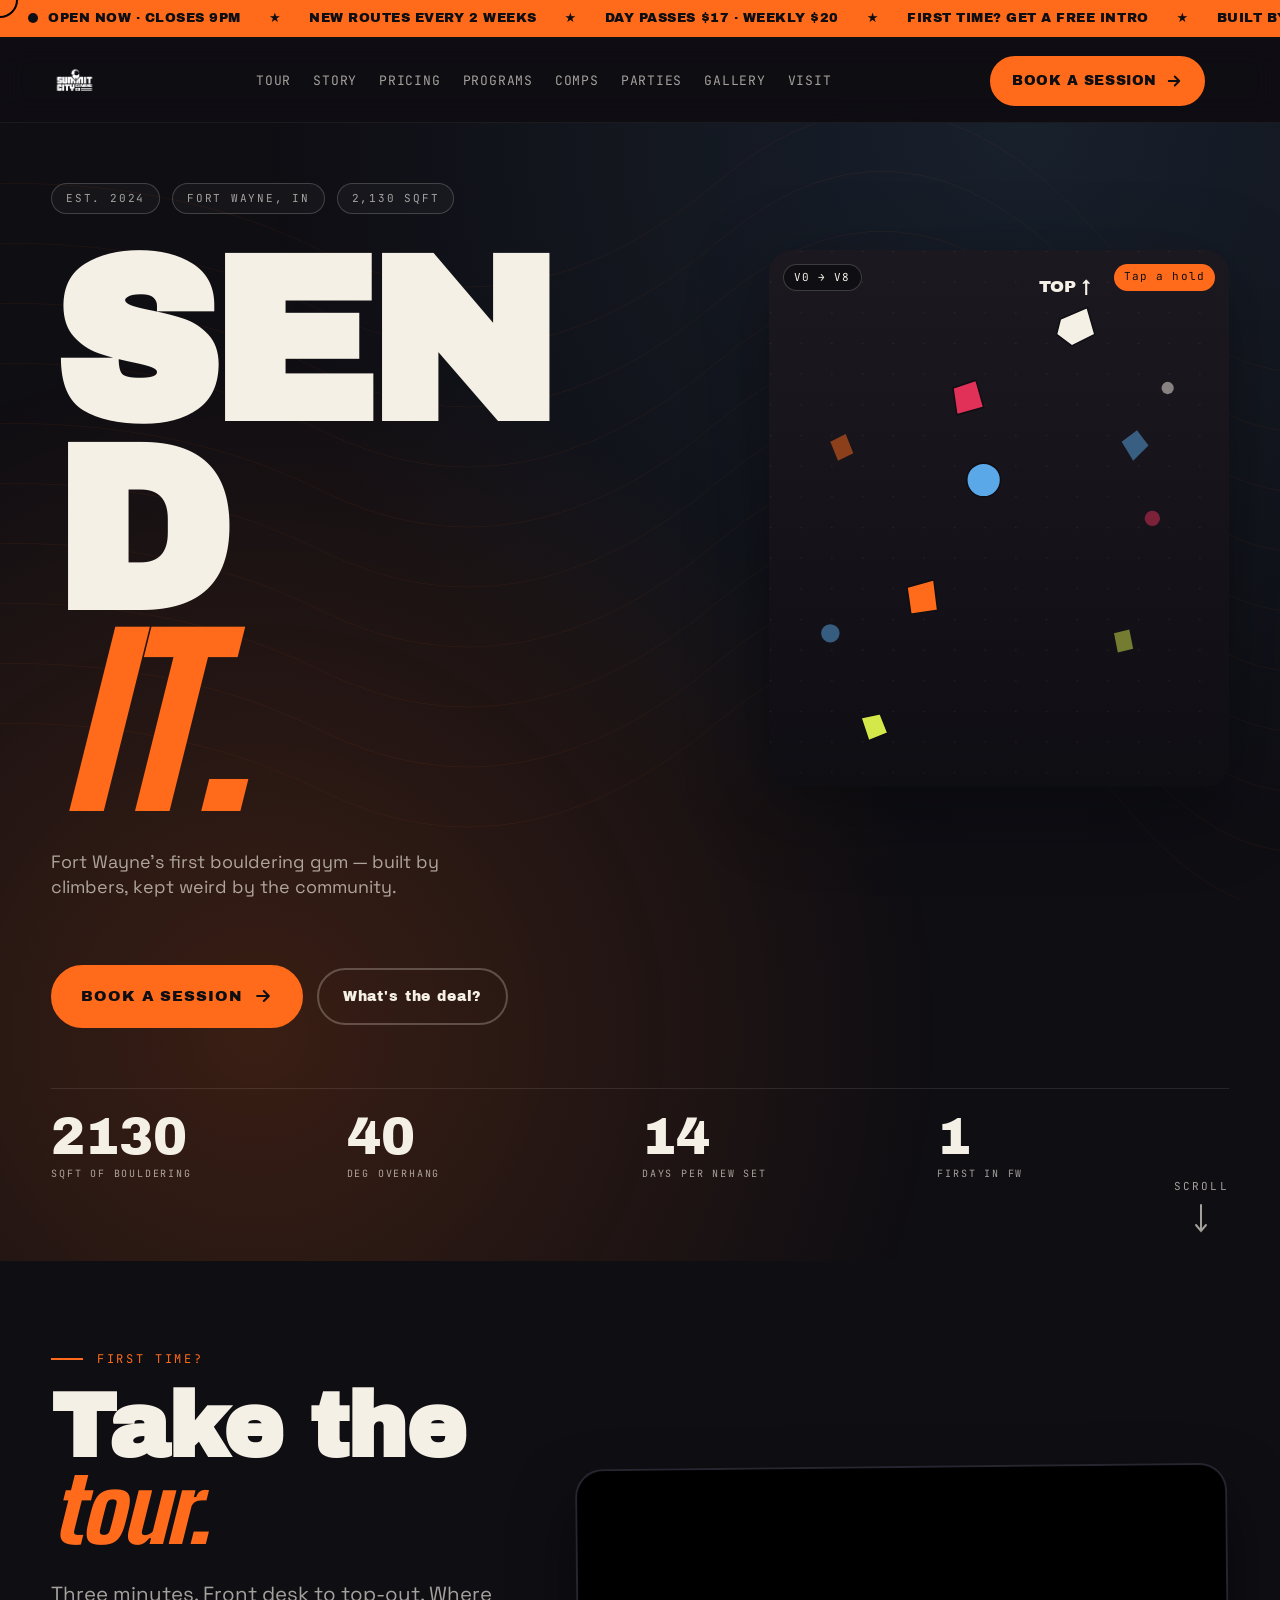
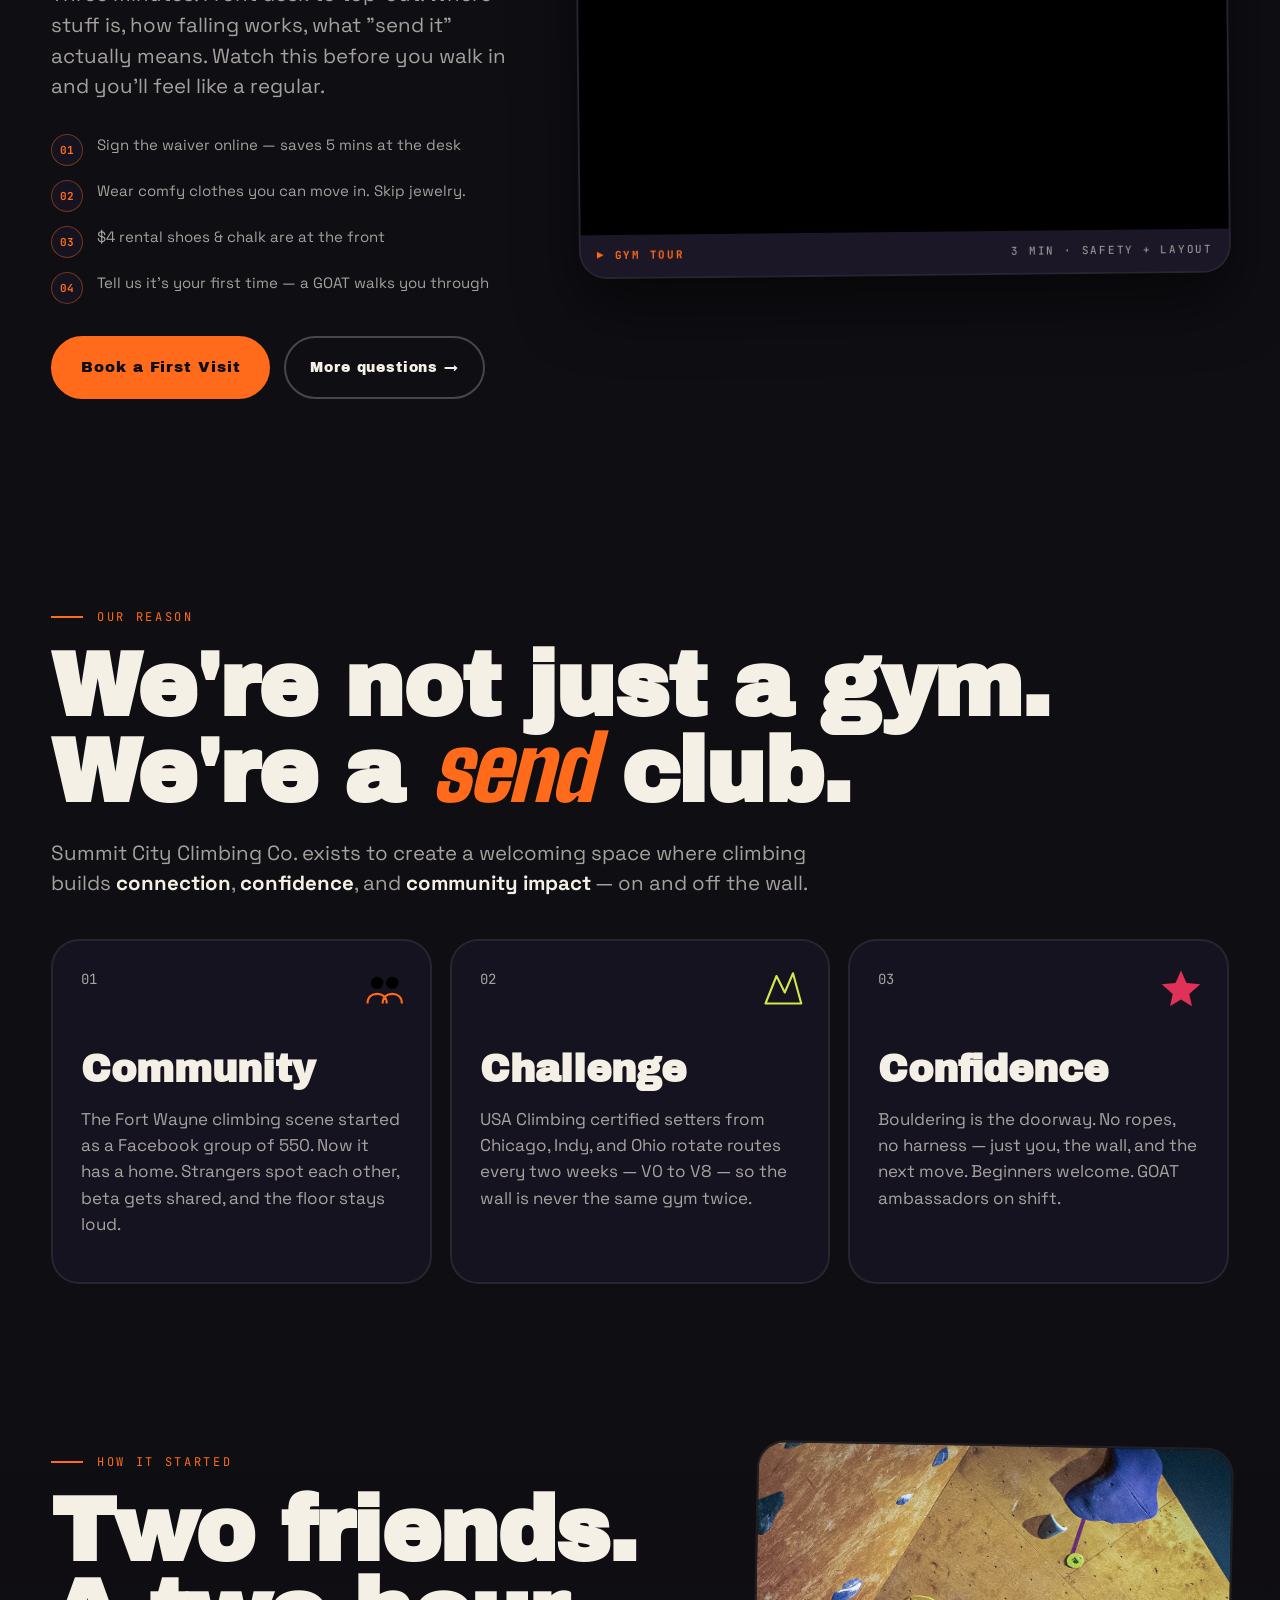
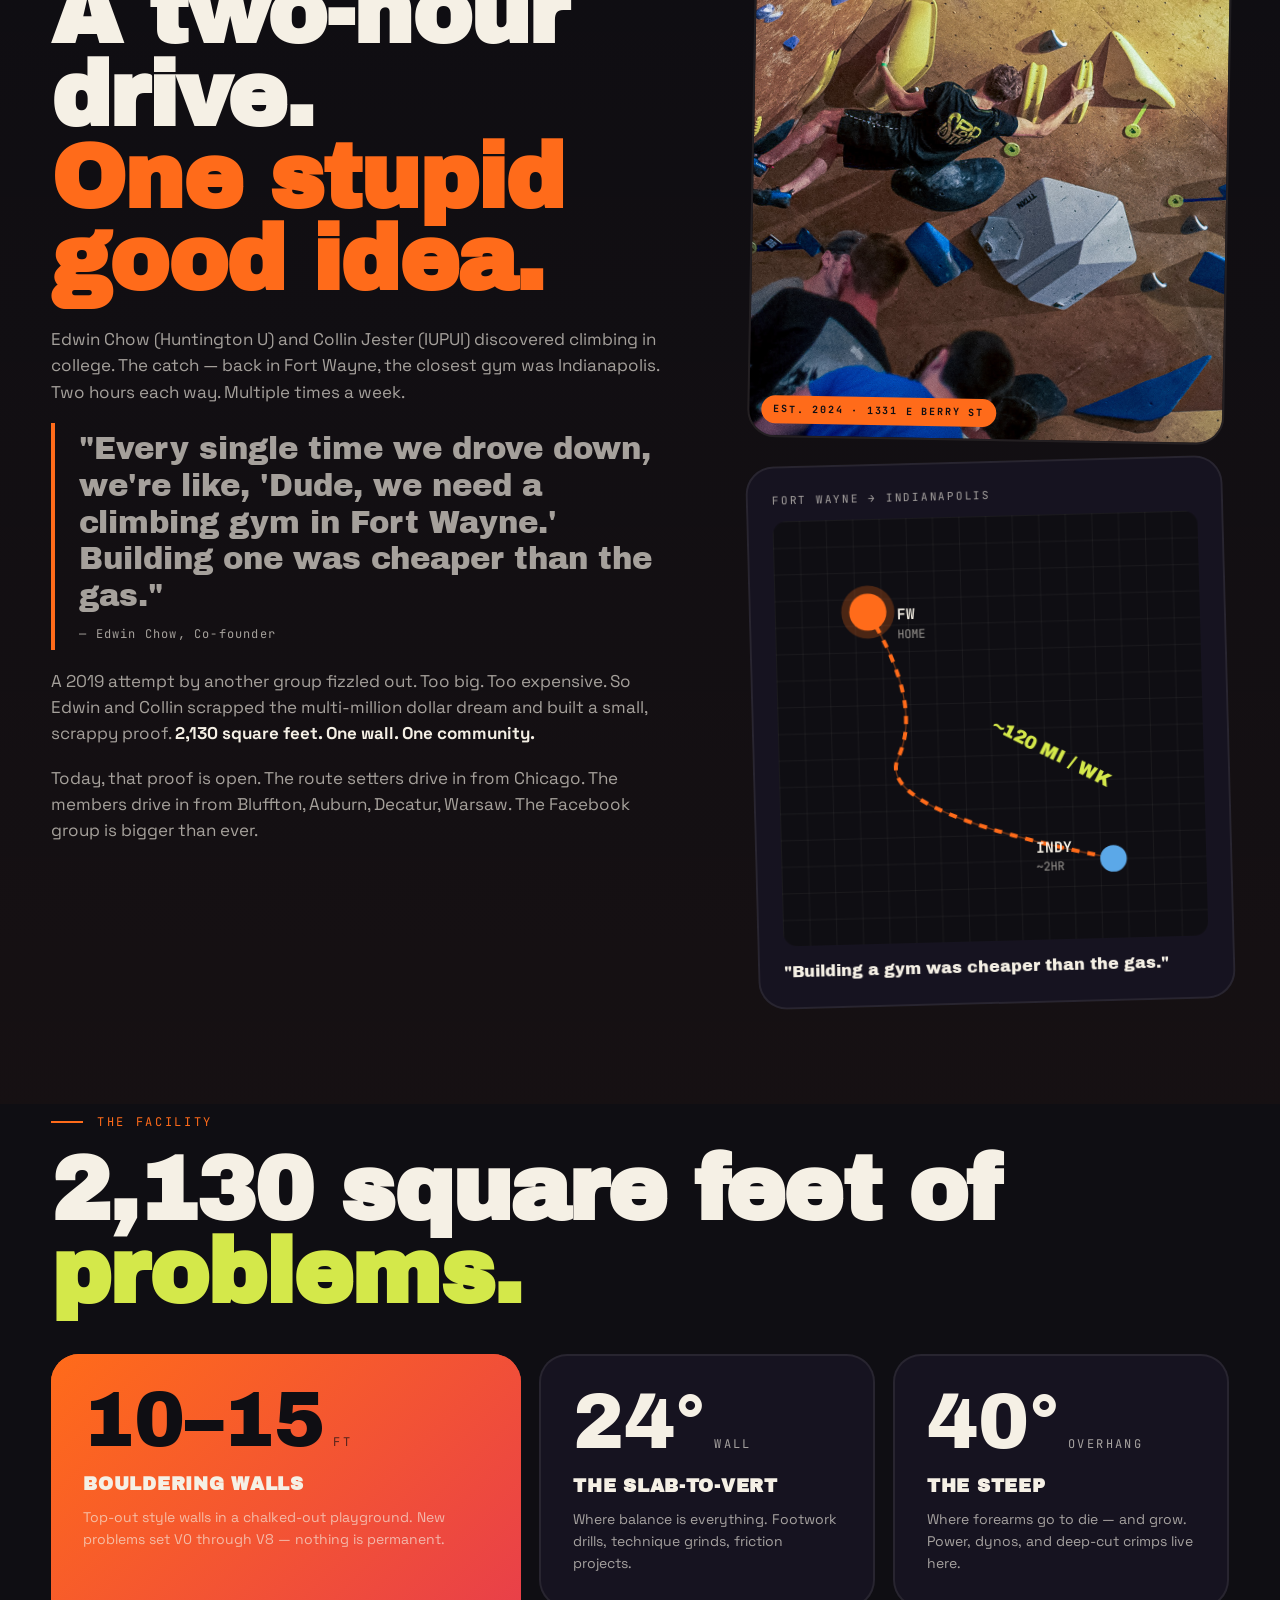
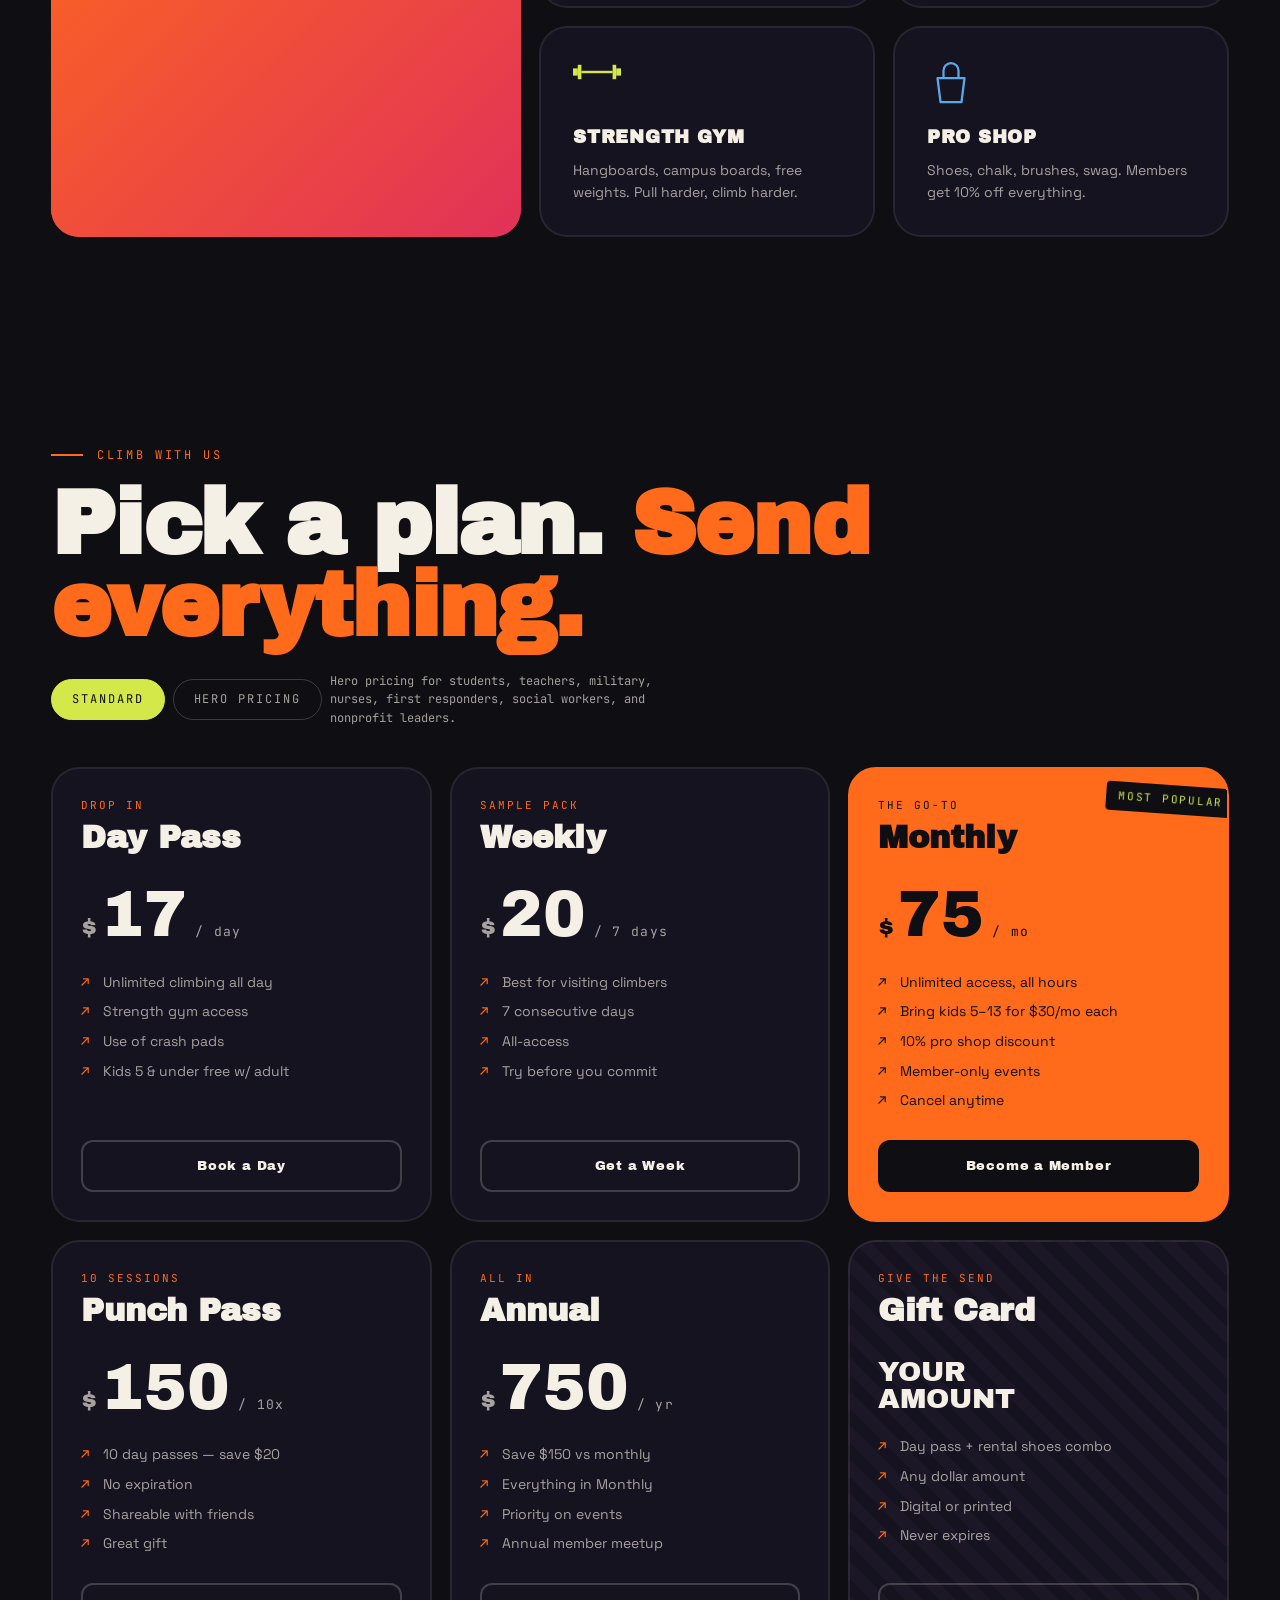
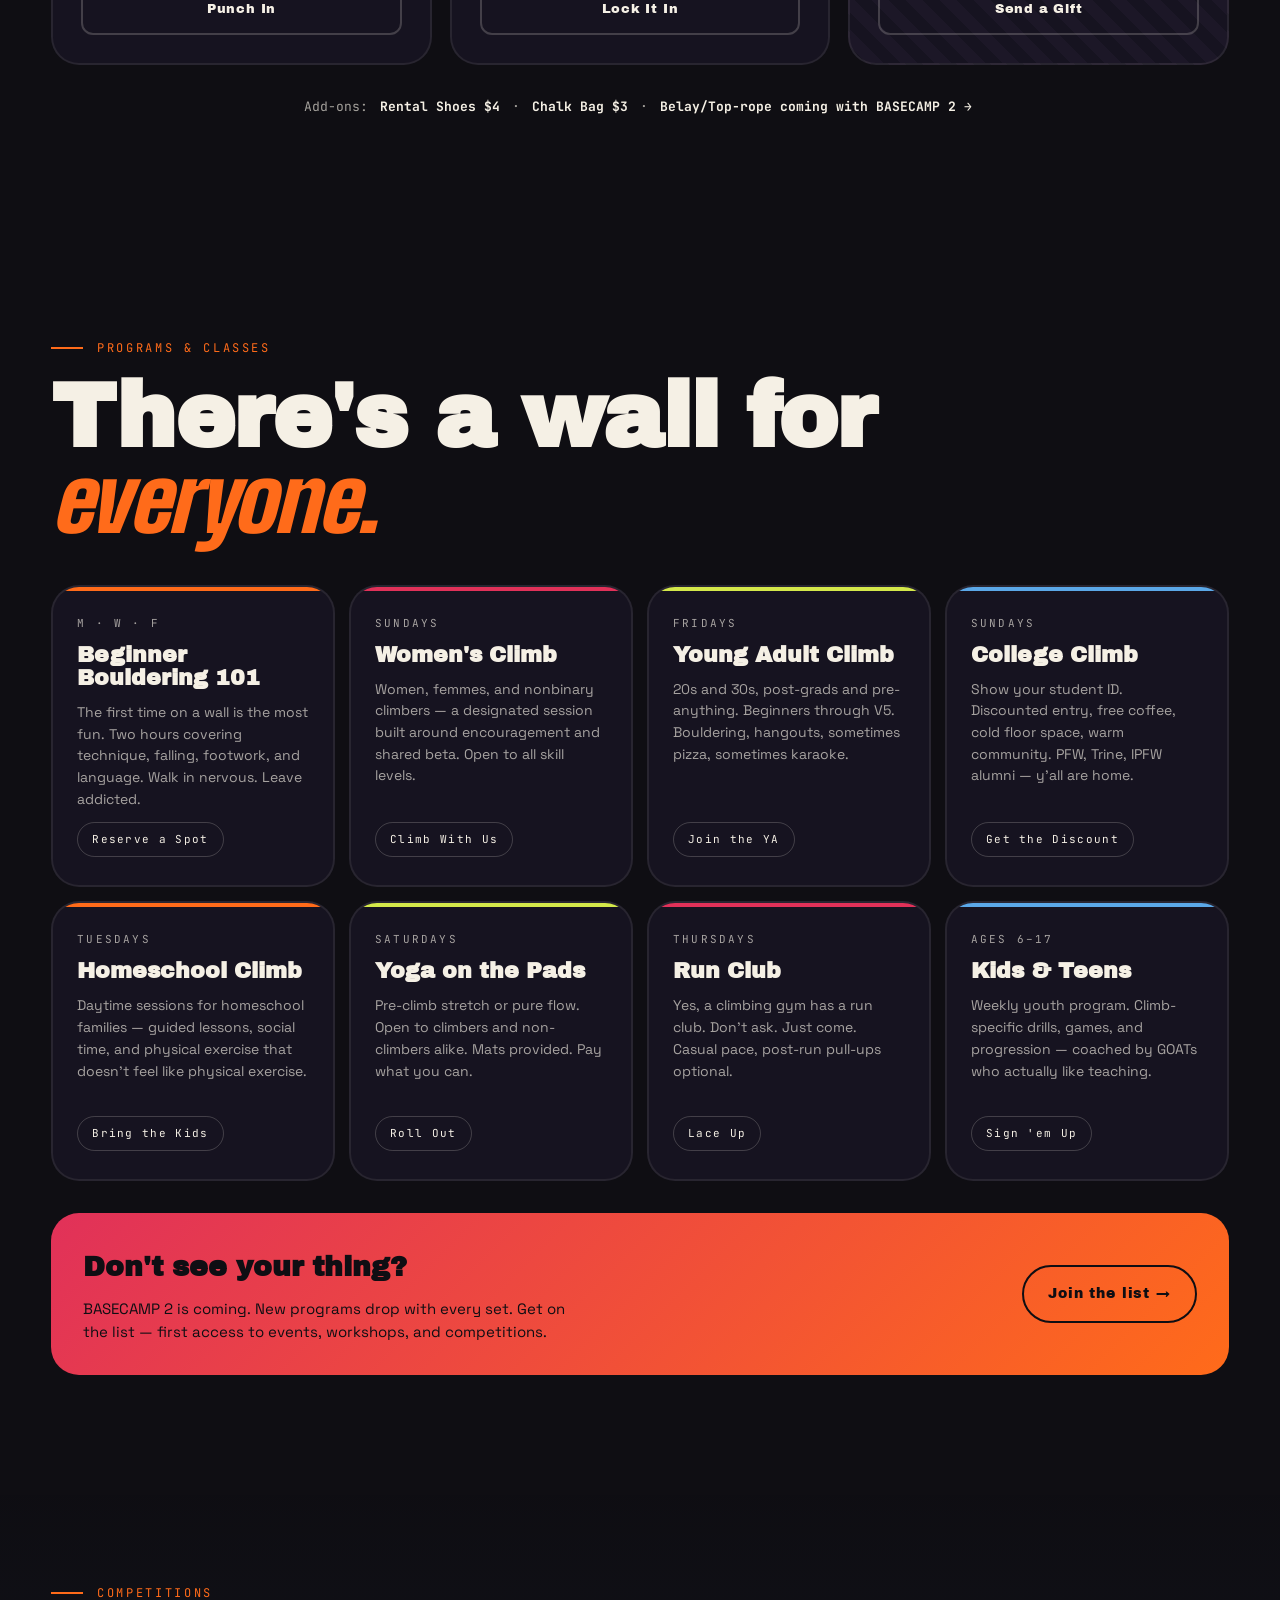
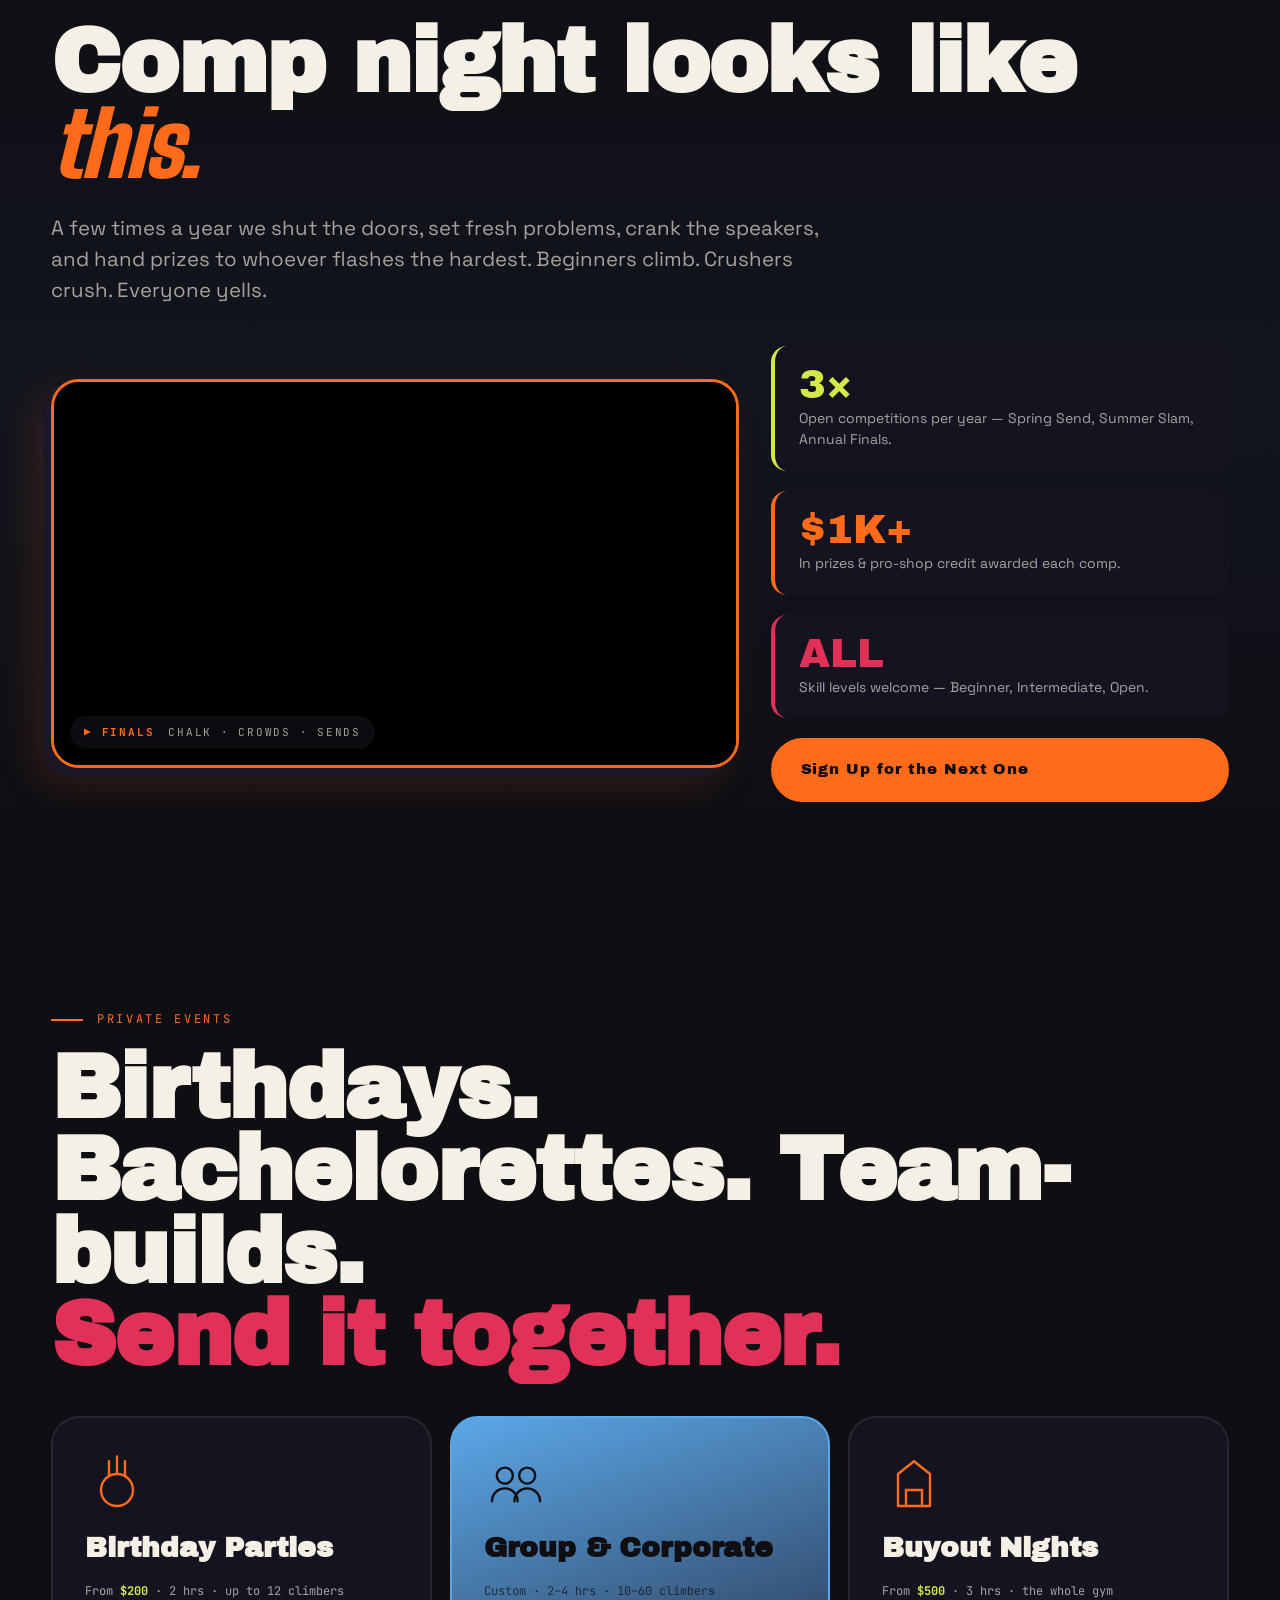
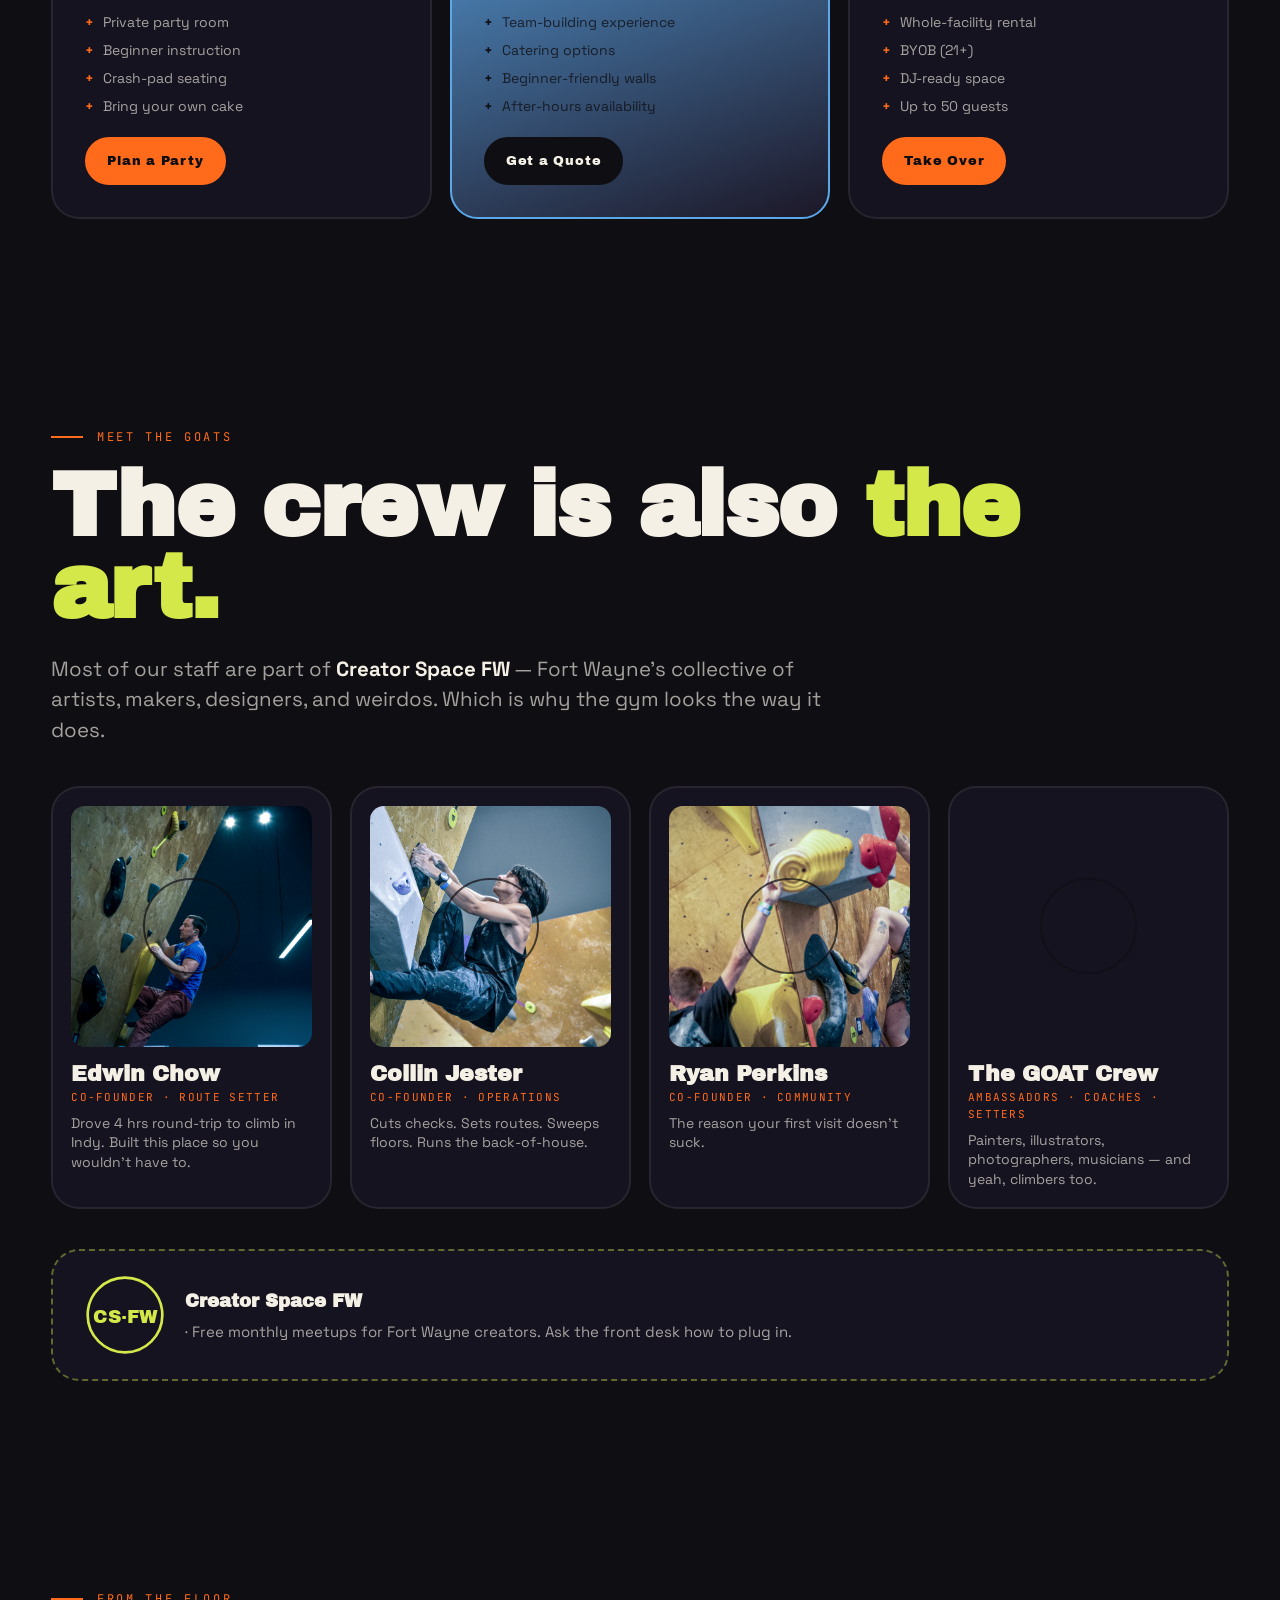
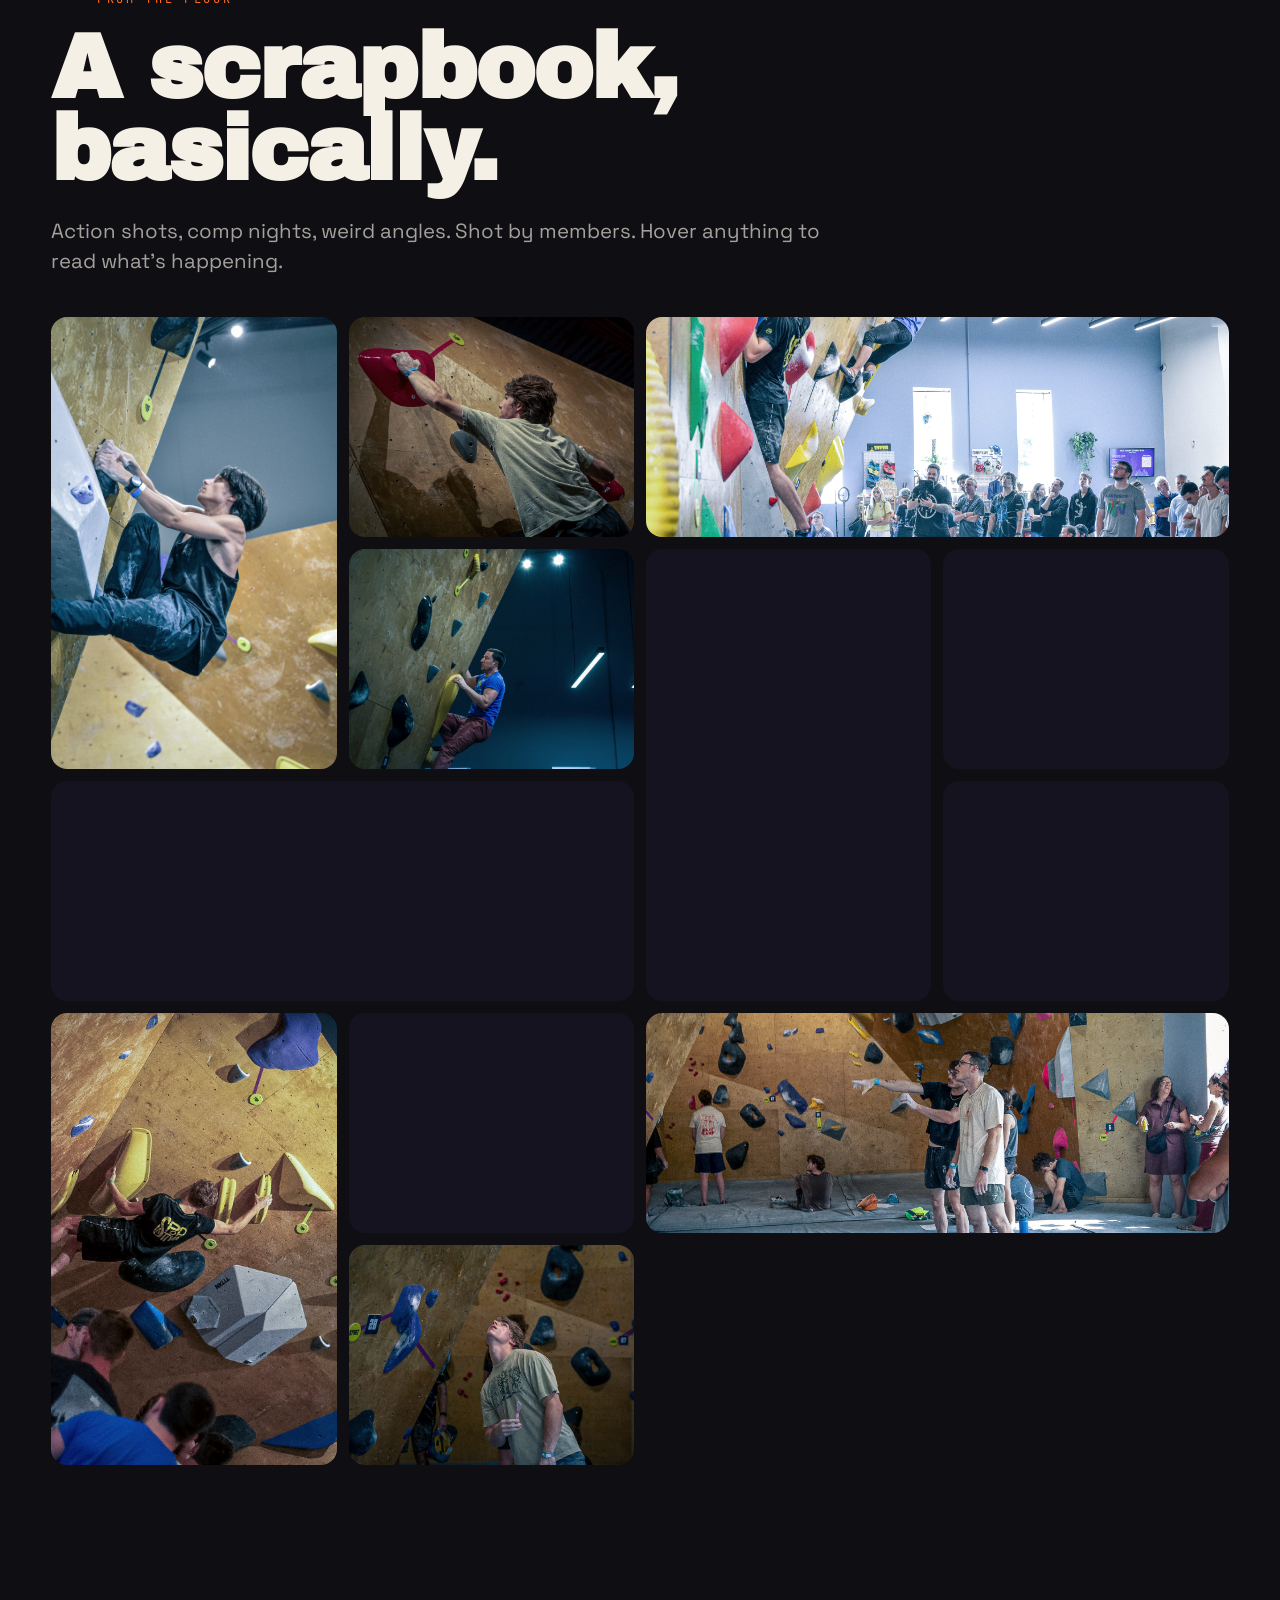
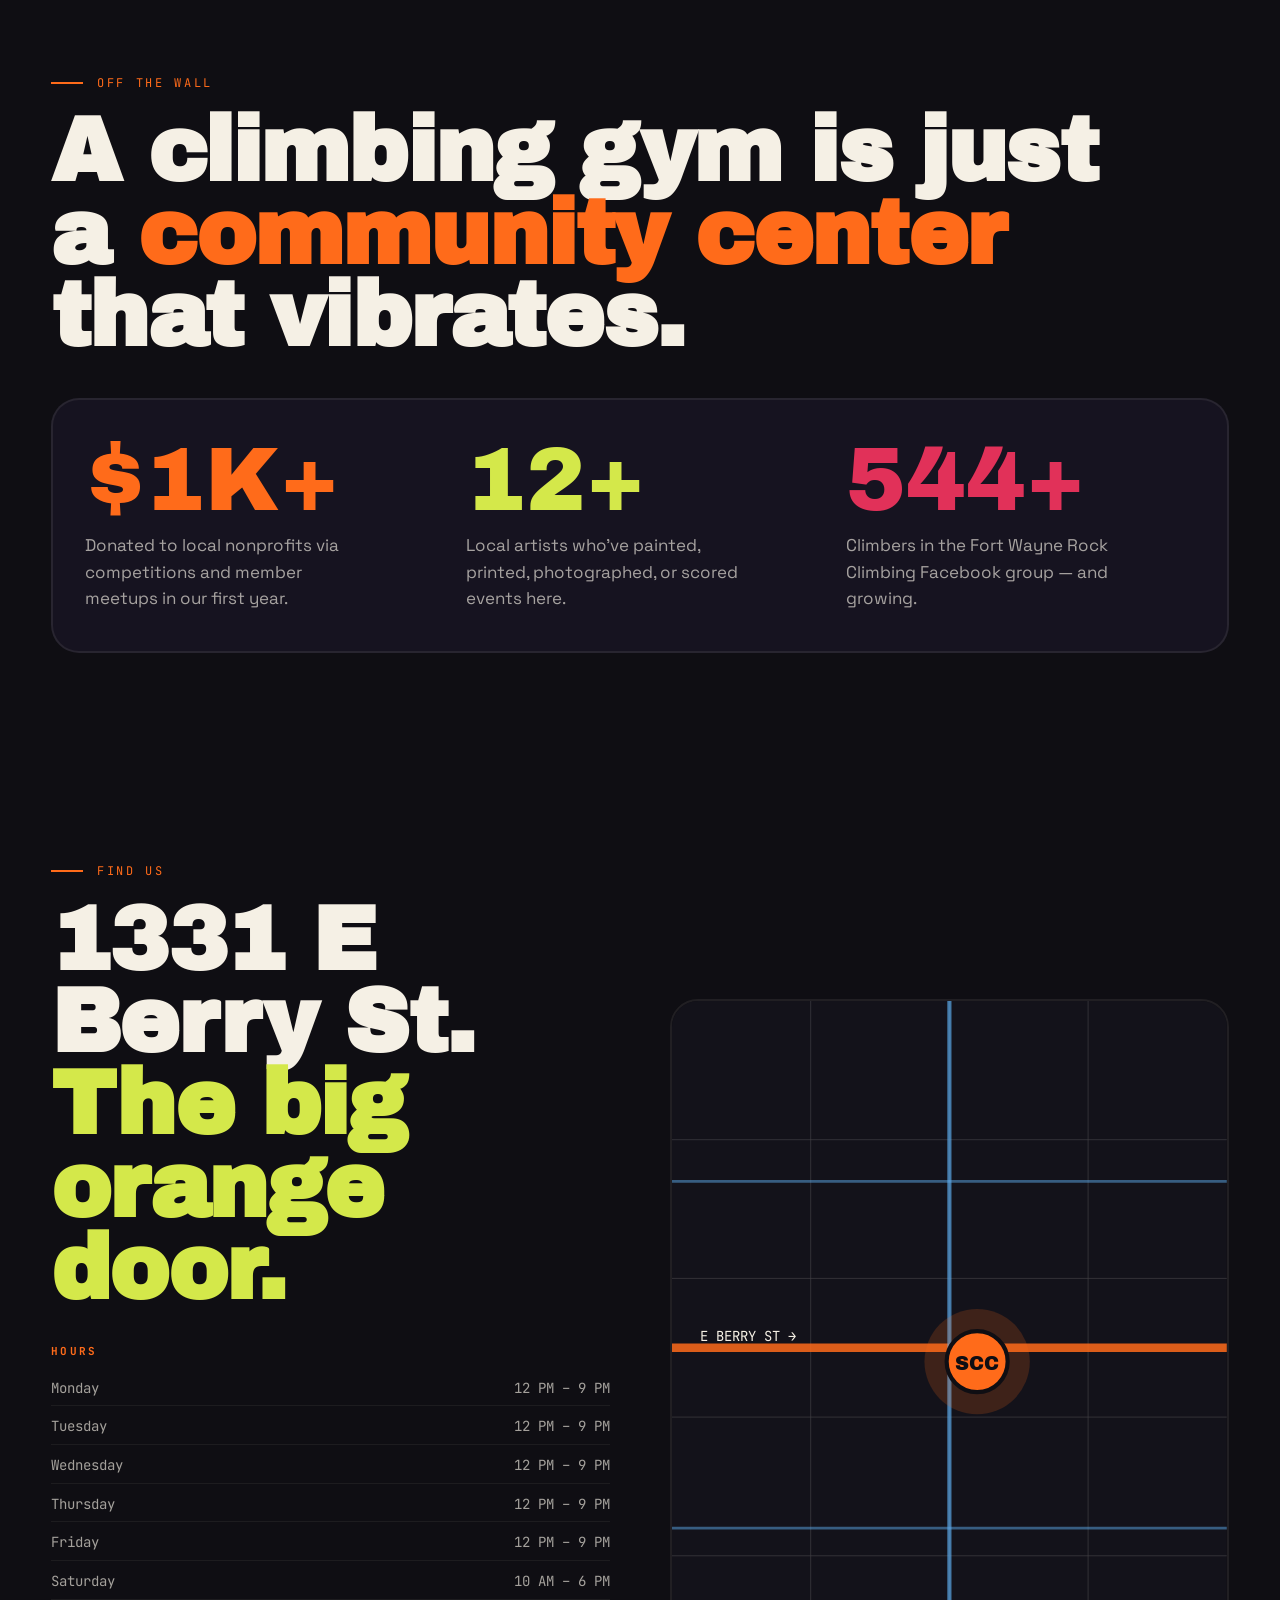
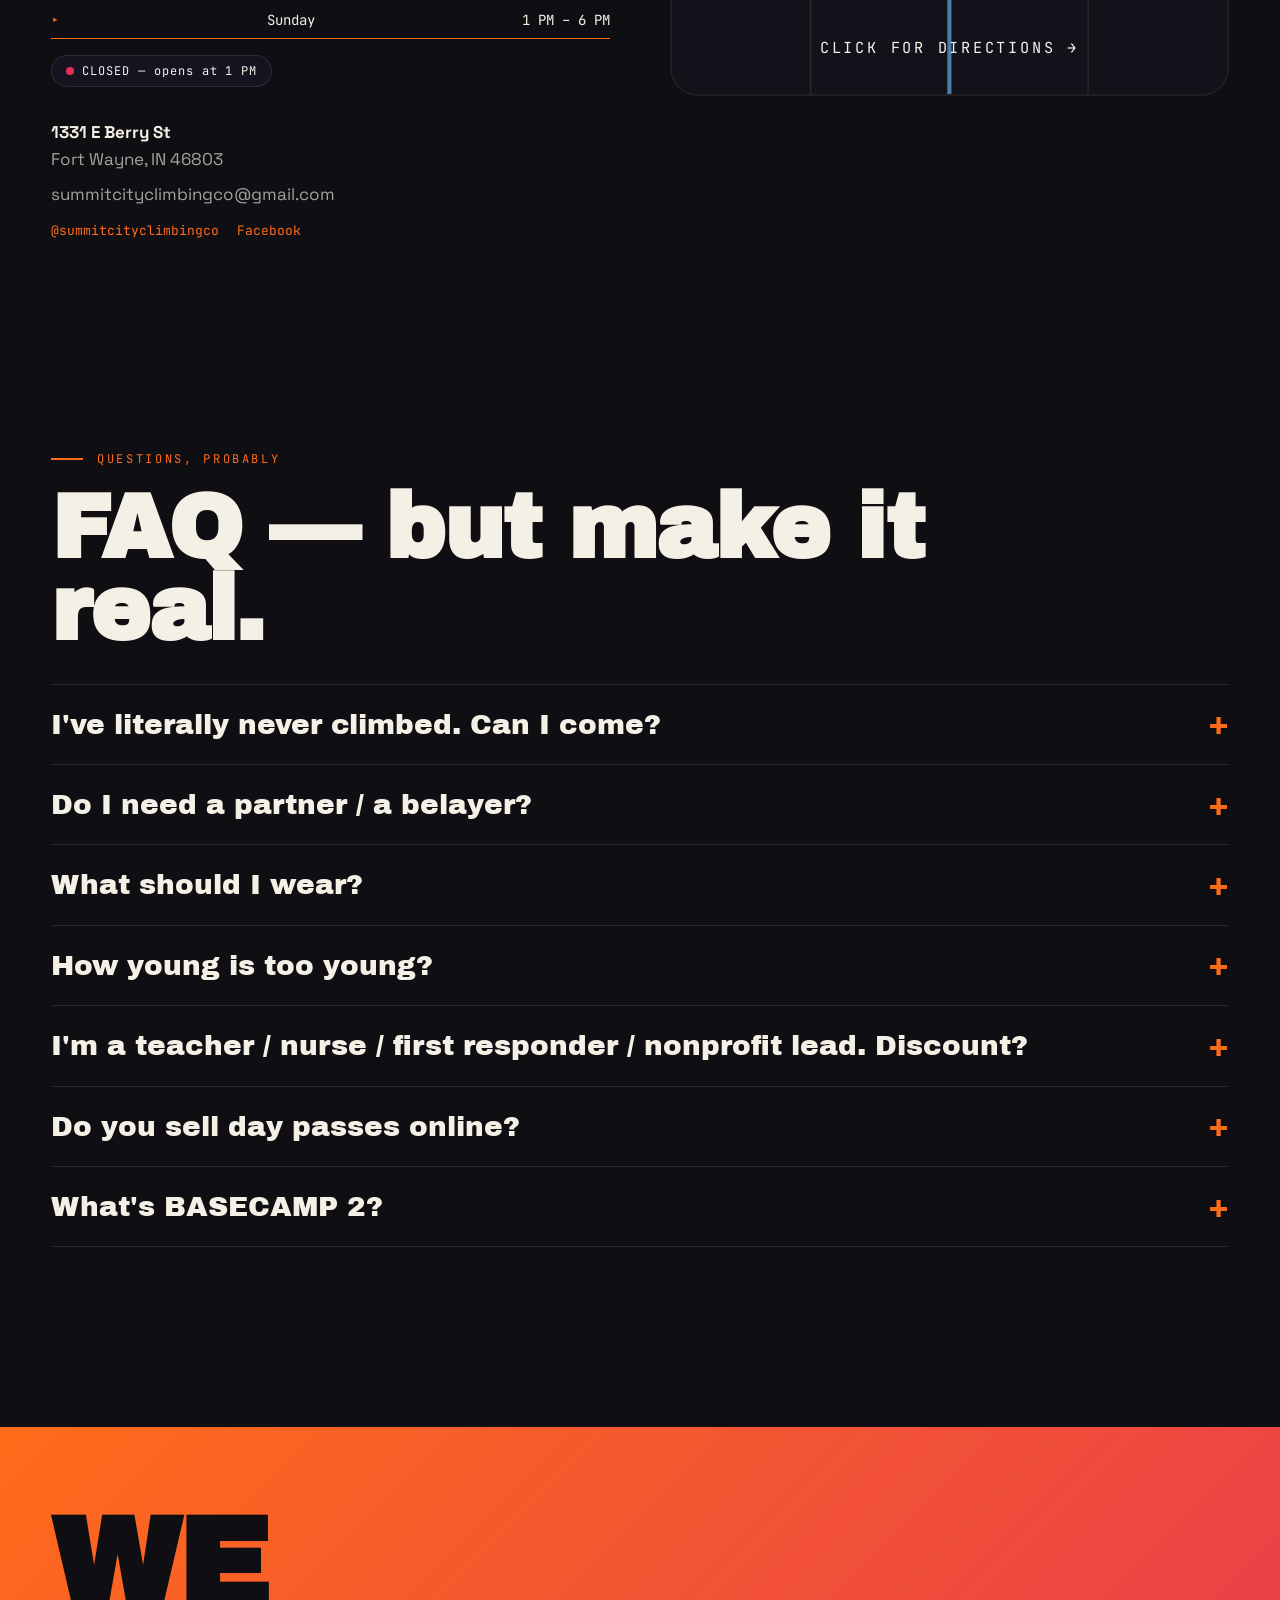
==== commit 4df5ba4b: "Add real brand assets, gym tour & finals videos, photo gallery - Replace placeholder SVG logos with " ====
--- a/index.html
+++ b/index.html
@@ -9,7 +9,8 @@
 <meta property="og:description" content="Fort Wayne's first bouldering gym. Send it with us." />
 <meta property="og:type" content="website" />
 <title>Summit City Climbing Co. — Send It.</title>
-<link rel="icon" href="data:image/svg+xml,%3Csvg xmlns='http://www.w3.org/2000/svg' viewBox='0 0 100 100'%3E%3Crect width='100' height='100' fill='%23FF6B1A' rx='20'/%3E%3Cpath d='M20 75 L40 35 L55 55 L70 25 L85 75 Z' fill='%230F0E13' stroke='%230F0E13' stroke-width='3' stroke-linejoin='round'/%3E%3C/svg%3E" />
+<link rel="icon" type="image/png" href="assets/logos/scc-icon-fullcolor.png" />
+<link rel="apple-touch-icon" href="assets/logos/scc-icon-fullcolor.png" />
 <link rel="preconnect" href="https://fonts.googleapis.com">
 <link rel="preconnect" href="https://fonts.gstatic.com" crossorigin>
 <link href="https://fonts.googleapis.com/css2?family=Archivo+Black&family=Space+Grotesk:wght@300;400;500;600;700&family=JetBrains+Mono:wght@400;700&family=Big+Shoulders+Display:wght@700;800;900&display=swap" rel="stylesheet">
@@ -17,16 +18,17 @@
 </head>
 <body>
 
-<!-- Page loader: a route draws itself before reveal -->
+<!-- Page loader: a route draws itself, ending at the SCC peak -->
 <div class="loader" id="loader">
   <svg viewBox="0 0 200 200" class="loader-svg" aria-hidden="true">
-    <path id="loader-path" d="M30 170 Q 60 130, 50 100 T 90 50 Q 110 30, 140 60 T 170 30" fill="none" stroke="#FF6B1A" stroke-width="6" stroke-linecap="round"/>
+    <path id="loader-path" d="M30 170 Q 60 130, 50 100 T 90 50 Q 110 30, 140 60 T 170 30" fill="none" stroke="#F2A03A" stroke-width="6" stroke-linecap="round"/>
     <circle cx="30" cy="170" r="9" fill="#D4E84A"/>
     <circle cx="50" cy="100" r="9" fill="#5BA8E8"/>
     <circle cx="90" cy="50" r="9" fill="#E13159"/>
     <circle cx="140" cy="60" r="9" fill="#D4E84A"/>
-    <circle cx="170" cy="30" r="11" fill="#FF6B1A" stroke="#0F0E13" stroke-width="3"/>
+    <circle cx="170" cy="30" r="11" fill="#F2A03A" stroke="#0F0E13" stroke-width="3"/>
   </svg>
+  <img src="assets/logos/scc-horizontal-reversed.png" alt="Summit City Climbing Co." class="loader-logo" />
   <div class="loader-text">SENDING IT...</div>
 </div>
 
@@ -77,19 +79,16 @@
 <!-- Nav -->
 <header class="nav">
   <a href="#top" class="logo" aria-label="Summit City Climbing home">
-    <svg viewBox="0 0 100 100" width="40" height="40" aria-hidden="true">
-      <rect width="100" height="100" fill="#FF6B1A" rx="14"/>
-      <path d="M18 78 L40 32 L56 56 L72 22 L86 78 Z" fill="#0F0E13" stroke="#0F0E13" stroke-width="3" stroke-linejoin="round"/>
-    </svg>
-    <span>SUMMIT<br/>CITY</span>
+    <img src="assets/logos/scc-horizontal-reversed.png" alt="Summit City Climbing Co." class="logo-img" />
   </a>
   <nav class="nav-links" aria-label="Primary">
+    <a href="#tour">Tour</a>
     <a href="#story">Story</a>
-    <a href="#wall">The Wall</a>
     <a href="#pricing">Pricing</a>
     <a href="#programs">Programs</a>
+    <a href="#comps">Comps</a>
     <a href="#parties">Parties</a>
-    <a href="#team">GOATs</a>
+    <a href="#gallery">Gallery</a>
     <a href="#visit">Visit</a>
   </nav>
   <button class="btn-book nav-cta" data-open-book="">
@@ -199,6 +198,42 @@
   </div>
 </section>
 
+<!-- TAKE THE TOUR (gym tour + safety orientation video) -->
+<section class="tour" id="tour" aria-labelledby="tour-title">
+  <div class="container tour-grid">
+    <div class="tour-text">
+      <div class="section-eyebrow"><span class="dash"></span><span>FIRST TIME?</span></div>
+      <h2 class="section-title" id="tour-title">Take the <em>tour.</em></h2>
+      <p class="lede">Three minutes. Front desk to top-out. Where stuff is, how falling works, what "send it" actually means. Watch this before you walk in and you'll feel like a regular.</p>
+      <ul class="tour-list">
+        <li><span class="bullet">01</span><span>Sign the waiver online — saves 5 mins at the desk</span></li>
+        <li><span class="bullet">02</span><span>Wear comfy clothes you can move in. Skip jewelry.</span></li>
+        <li><span class="bullet">03</span><span>$4 rental shoes &amp; chalk are at the front</span></li>
+        <li><span class="bullet">04</span><span>Tell us it's your first time — a GOAT walks you through</span></li>
+      </ul>
+      <div class="tour-ctas">
+        <button class="btn-primary" data-open-book="day-pass">Book a First Visit</button>
+        <a href="#faq" class="btn-ghost">More questions →</a>
+      </div>
+    </div>
+
+    <div class="video-card">
+      <div class="video-wrap">
+        <iframe
+          src="https://customer-w6h9o08eg118alny.cloudflarestream.com/7f889f3648c8b5d4dd740bed21052102/iframe?preload=metadata&amp;poster=https%3A%2F%2Fcustomer-w6h9o08eg118alny.cloudflarestream.com%2F7f889f3648c8b5d4dd740bed21052102%2Fthumbnails%2Fthumbnail.jpg%3Ftime%3D2s%26height%3D720"
+          loading="lazy"
+          title="Summit City Climbing — Gym Tour and Safety Orientation"
+          allow="accelerometer; gyroscope; autoplay; encrypted-media; picture-in-picture;"
+          allowfullscreen></iframe>
+      </div>
+      <div class="video-meta">
+        <span class="video-tag">▶ GYM TOUR</span>
+        <span class="video-time">3 MIN · SAFETY + LAYOUT</span>
+      </div>
+    </div>
+  </div>
+</section>
+
 <!-- MISSION / 3 PILLARS -->
 <section class="mission" id="story">
   <div class="container">
@@ -248,7 +283,11 @@
       </div>
     </div>
 
-    <div class="origin-visual" aria-hidden="true">
+    <div class="origin-visual">
+      <div class="origin-photo">
+        <img src="assets/img/05-wall-action.jpg" alt="Climbers on the wall at Summit City Climbing" loading="lazy" decoding="async" />
+        <div class="origin-photo-tag">EST. 2024 · 1331 E BERRY ST</div>
+      </div>
       <div class="map-card">
         <div class="map-label">FORT WAYNE → INDIANAPOLIS</div>
         <svg viewBox="0 0 320 320" class="map-svg">
@@ -295,10 +334,12 @@
     <h2 class="section-title">2,130 square feet of <span class="hl-lime">problems.</span></h2>
 
     <div class="facility-grid">
-      <div class="fac-card fac-feature">
-        <div class="fac-num"><span>10–15</span><em>FT</em></div>
-        <h4>BOULDERING WALLS</h4>
-        <p>Top-out style walls in a chalked-out playground. New problems set V0 through V8 — nothing is permanent.</p>
+      <div class="fac-card fac-feature" style="--fac-bg: url('assets/img/05-wall-action.jpg')">
+        <div class="fac-feature-inner">
+          <div class="fac-num"><span>10–15</span><em>FT</em></div>
+          <h4>BOULDERING WALLS</h4>
+          <p>Top-out style walls in a chalked-out playground. New problems set V0 through V8 — nothing is permanent.</p>
+        </div>
       </div>
       <div class="fac-card">
         <div class="fac-num"><span>24°</span><em>WALL</em></div>
@@ -516,6 +557,48 @@
   </div>
 </section>
 
+<!-- COMPETITIONS / FINALS -->
+<section class="comps" id="comps" aria-labelledby="comps-title">
+  <div class="container">
+    <div class="section-eyebrow"><span class="dash"></span><span>COMPETITIONS</span></div>
+    <h2 class="section-title" id="comps-title">Comp night looks like <em>this.</em></h2>
+    <p class="lede">A few times a year we shut the doors, set fresh problems, crank the speakers, and hand prizes to whoever flashes the hardest. Beginners climb. Crushers crush. Everyone yells.</p>
+
+    <div class="comps-grid">
+      <div class="comp-video-card">
+        <div class="video-wrap wide">
+          <iframe
+            src="https://customer-w6h9o08eg118alny.cloudflarestream.com/8645f286a03971fc7a1043674bcb360e/iframe?preload=metadata"
+            loading="lazy"
+            title="Summit City Climbing — Finals Video"
+            allow="accelerometer; gyroscope; autoplay; encrypted-media; picture-in-picture;"
+            allowfullscreen></iframe>
+        </div>
+        <div class="video-overlay-meta">
+          <span class="video-tag">▶ FINALS</span>
+          <span class="video-time">CHALK · CROWDS · SENDS</span>
+        </div>
+      </div>
+
+      <div class="comps-side">
+        <div class="comp-stat">
+          <div class="big-num lime">3×</div>
+          <p>Open competitions per year — Spring Send, Summer Slam, Annual Finals.</p>
+        </div>
+        <div class="comp-stat">
+          <div class="big-num orange">$1K+</div>
+          <p>In prizes &amp; pro-shop credit awarded each comp.</p>
+        </div>
+        <div class="comp-stat">
+          <div class="big-num coral">ALL</div>
+          <p>Skill levels welcome — Beginner, Intermediate, Open.</p>
+        </div>
+        <button class="btn-primary" data-open-book="class-beginner">Sign Up for the Next One</button>
+      </div>
+    </div>
+  </div>
+</section>
+
 <!-- PARTIES -->
 <section class="parties" id="parties">
   <div class="container">
@@ -580,7 +663,9 @@
 
     <div class="goats">
       <article class="goat">
-        <div class="goat-portrait" style="--c1:#FF6B1A;--c2:#E13159"></div>
+        <div class="goat-portrait">
+          <img src="assets/img/02-slab.jpg" alt="Edwin Chow climbing the slab wall" loading="lazy" decoding="async" />
+        </div>
         <div class="goat-meta">
           <h3>Edwin Chow</h3>
           <p class="goat-role">Co-founder · Route Setter</p>
@@ -588,7 +673,9 @@
         </div>
       </article>
       <article class="goat">
-        <div class="goat-portrait" style="--c1:#5BA8E8;--c2:#D4E84A"></div>
+        <div class="goat-portrait">
+          <img src="assets/img/03-overhang.jpg" alt="Collin Jester pulling on the steep" loading="lazy" decoding="async" />
+        </div>
         <div class="goat-meta">
           <h3>Collin Jester</h3>
           <p class="goat-role">Co-founder · Operations</p>
@@ -596,7 +683,9 @@
         </div>
       </article>
       <article class="goat">
-        <div class="goat-portrait" style="--c1:#D4E84A;--c2:#FF6B1A"></div>
+        <div class="goat-portrait">
+          <img src="assets/img/06-spotting.jpg" alt="Ryan Perkins spotting a climber" loading="lazy" decoding="async" />
+        </div>
         <div class="goat-meta">
           <h3>Ryan Perkins</h3>
           <p class="goat-role">Co-founder · Community</p>
@@ -604,7 +693,9 @@
         </div>
       </article>
       <article class="goat">
-        <div class="goat-portrait" style="--c1:#E13159;--c2:#5BA8E8"></div>
+        <div class="goat-portrait">
+          <img src="assets/img/08-community.jpg" alt="The GOAT crew with members" loading="lazy" decoding="async" />
+        </div>
         <div class="goat-meta">
           <h3>The GOAT Crew</h3>
           <p class="goat-role">Ambassadors · Coaches · Setters</p>
@@ -620,6 +711,54 @@
       <div class="cs-text">
         <strong>Creator Space FW</strong> · Free monthly meetups for Fort Wayne creators. Ask the front desk how to plug in.
       </div>
+    </div>
+  </div>
+</section>
+
+<!-- GALLERY -->
+<section class="gallery" id="gallery">
+  <div class="container">
+    <div class="section-eyebrow"><span class="dash"></span><span>FROM THE FLOOR</span></div>
+    <h2 class="section-title">A scrapbook, basically.</h2>
+    <p class="lede">Action shots, comp nights, weird angles. Shot by members. Hover anything to read what's happening.</p>
+  </div>
+
+  <div class="gallery-rail">
+    <div class="g-card g-tall" data-cap="Steep wall, deep moves.">
+      <img src="assets/img/03-overhang.jpg" alt="Climber on the 40-degree overhang" loading="lazy" decoding="async" />
+    </div>
+    <div class="g-card" data-cap="V0 to V8 — fresh every two weeks.">
+      <img src="assets/img/12-route-set.jpg" alt="Freshly set route" loading="lazy" decoding="async" />
+    </div>
+    <div class="g-card g-wide" data-cap="Comp night. Every seat's a crash pad.">
+      <img src="assets/img/04-comp-crowd.jpg" alt="Crowd watching a finals climber" loading="lazy" decoding="async" />
+    </div>
+    <div class="g-card" data-cap="Beta sessions on the slab.">
+      <img src="assets/img/02-slab.jpg" alt="Slab wall problem" loading="lazy" decoding="async" />
+    </div>
+    <div class="g-card g-tall" data-cap="Spot first. Send second.">
+      <img src="assets/img/06-spotting.jpg" alt="Two climbers spotting on the wall" loading="lazy" decoding="async" />
+    </div>
+    <div class="g-card" data-cap="Crash pads doubling as couches.">
+      <img src="assets/img/09-crash-pads.jpg" alt="Members hanging on the pads" loading="lazy" decoding="async" />
+    </div>
+    <div class="g-card g-wide" data-cap="Buyout night, lights low.">
+      <img src="assets/img/10-event-night.jpg" alt="Event night at SCC" loading="lazy" decoding="async" />
+    </div>
+    <div class="g-card" data-cap="Chalk up. Send.">
+      <img src="assets/img/11-chalk-up.jpg" alt="Climber chalking up" loading="lazy" decoding="async" />
+    </div>
+    <div class="g-card g-tall" data-cap="Floor stays loud.">
+      <img src="assets/img/05-wall-action.jpg" alt="Wall full of climbers" loading="lazy" decoding="async" />
+    </div>
+    <div class="g-card" data-cap="Top out. Breathe.">
+      <img src="assets/img/01-bouldering.jpg" alt="Bouldering top-out" loading="lazy" decoding="async" />
+    </div>
+    <div class="g-card g-wide" data-cap="Community rules.">
+      <img src="assets/img/08-community.jpg" alt="SCC community" loading="lazy" decoding="async" />
+    </div>
+    <div class="g-card" data-cap="Flow.">
+      <img src="assets/img/07-flow.jpg" alt="Climbing flow state" loading="lazy" decoding="async" />
     </div>
   </div>
 </section>
@@ -775,22 +914,18 @@
   <div class="container">
     <div class="foot-top">
       <div class="foot-logo">
-        <svg viewBox="0 0 100 100" width="56" height="56" aria-hidden="true">
-          <rect width="100" height="100" fill="#FF6B1A" rx="14"/>
-          <path d="M18 78 L40 32 L56 56 L72 22 L86 78 Z" fill="#0F0E13" stroke="#0F0E13" stroke-width="3" stroke-linejoin="round"/>
-        </svg>
-        <div>
-          <div class="foot-brand">SUMMIT CITY<br/>CLIMBING CO.</div>
-          <div class="foot-tag">Fort Wayne's first bouldering gym.</div>
-        </div>
+        <img src="assets/logos/scc-horizontal-reversed.png" alt="Summit City Climbing Co." class="foot-logo-img" />
+        <div class="foot-tag">Fort Wayne's first bouldering gym.</div>
       </div>
       <div class="foot-links">
+        <a href="#tour">Tour</a>
         <a href="#story">Story</a>
-        <a href="#wall">The Wall</a>
         <a href="#pricing">Pricing</a>
         <a href="#programs">Programs</a>
+        <a href="#comps">Comps</a>
         <a href="#parties">Parties</a>
         <a href="#team">GOATs</a>
+        <a href="#gallery">Gallery</a>
         <a href="#visit">Visit</a>
       </div>
     </div>
--- a/styles.css
+++ b/styles.css
@@ -98,9 +98,20 @@
   100% { opacity: 1; transform: scale(1); }
 }
 
+.loader-logo {
+  position: absolute;
+  bottom: 24%;
+  width: 220px;
+  max-width: 60vw;
+  height: auto;
+  opacity: 0;
+  animation: logoFade 600ms ease 1.0s forwards;
+}
+@keyframes logoFade { to { opacity: 1; } }
+
 .loader-text {
   position: absolute;
-  bottom: 18%;
+  bottom: 16%;
   font-family: var(--font-mono);
   font-size: 12px;
   letter-spacing: 4px;
@@ -193,16 +204,19 @@
 }
 
 .logo {
-  display: flex; align-items: center; gap: 10px;
-  font-family: var(--font-display);
-  font-size: 15px;
-  line-height: 0.95;
-  letter-spacing: 0.02em;
-  color: var(--chalk);
-}
-.logo svg { transition: transform var(--t-med); }
-.logo:hover svg { transform: rotate(-8deg); }
+  display: flex; align-items: center;
+  color: var(--chalk);
+}
+.logo-img {
+  height: 36px;
+  width: auto;
+  transition: transform var(--t-med);
+}
+.logo:hover .logo-img { transform: rotate(-2deg) scale(1.04); }
 .logo:hover { color: var(--chalk); }
+@media (max-width: 600px) {
+  .logo-img { height: 28px; }
+}
 
 .nav-links {
   display: flex; gap: 22px;
@@ -600,6 +614,310 @@
 .lede strong { color: var(--chalk); }
 
 /* ============================================================
+   TOUR (gym tour video)
+   ============================================================ */
+.tour {
+  padding: 80px 0 100px;
+}
+.tour-grid {
+  display: grid;
+  grid-template-columns: 1fr 1.4fr;
+  gap: 60px;
+  align-items: center;
+}
+.tour-text { max-width: 50ch; }
+.tour-list {
+  list-style: none;
+  padding: 0; margin: 24px 0 32px;
+  display: flex; flex-direction: column; gap: 14px;
+}
+.tour-list li {
+  display: flex; gap: 14px; align-items: flex-start;
+  font-size: 15px;
+  color: var(--chalk-dim);
+  line-height: 1.5;
+}
+.tour-list .bullet {
+  flex-shrink: 0;
+  width: 32px; height: 32px;
+  display: grid; place-items: center;
+  background: var(--bg-2);
+  color: var(--orange);
+  border: 1px solid rgba(255, 107, 26, 0.4);
+  border-radius: 50%;
+  font-family: var(--font-mono);
+  font-size: 11px;
+  font-weight: 700;
+}
+.tour-ctas { display: flex; gap: 14px; flex-wrap: wrap; }
+
+/* Video card frame */
+.video-card {
+  position: relative;
+  border-radius: var(--radius-lg);
+  overflow: hidden;
+  background: var(--bg-2);
+  border: 2px solid rgba(245,240,229,0.08);
+  box-shadow: 0 30px 60px rgba(0,0,0,0.5);
+  transform: rotate(-0.6deg);
+  transition: transform var(--t-med);
+}
+.video-card:hover { transform: rotate(0deg); }
+.video-wrap {
+  position: relative;
+  aspect-ratio: 16 / 9;
+  width: 100%;
+  background: #000;
+}
+.video-wrap.wide { aspect-ratio: 16 / 9; }
+.video-wrap iframe {
+  position: absolute; inset: 0;
+  width: 100%; height: 100%;
+  border: 0;
+}
+.video-meta {
+  display: flex; justify-content: space-between; align-items: center;
+  padding: 12px 16px;
+  background: var(--bg-3);
+  font-family: var(--font-mono);
+  font-size: 11px;
+  letter-spacing: 0.16em;
+  color: var(--chalk-dim);
+}
+.video-tag {
+  color: var(--orange);
+  font-weight: 700;
+}
+@media (max-width: 900px) {
+  .tour-grid { grid-template-columns: 1fr; gap: 32px; }
+}
+
+/* ============================================================
+   COMPETITIONS / FINALS VIDEO
+   ============================================================ */
+.comps {
+  padding: 100px 0;
+  background:
+    linear-gradient(180deg, transparent, rgba(91, 168, 232, 0.05), transparent);
+}
+.comps-grid {
+  display: grid;
+  grid-template-columns: 1.5fr 1fr;
+  gap: 32px;
+  margin-top: 40px;
+  align-items: center;
+}
+.comp-video-card {
+  position: relative;
+  border-radius: var(--radius-lg);
+  overflow: hidden;
+  background: #000;
+  border: 3px solid var(--orange);
+  box-shadow:
+    -8px 8px 0 var(--bg-3),
+    -16px 16px 40px rgba(255, 107, 26, 0.15);
+  transition: transform var(--t-med);
+}
+.comp-video-card:hover { transform: translate(4px, -4px); }
+.video-overlay-meta {
+  position: absolute;
+  bottom: 16px; left: 16px;
+  display: flex; gap: 14px; align-items: center;
+  background: rgba(15,14,19,0.85);
+  backdrop-filter: blur(8px);
+  padding: 8px 14px;
+  border-radius: 999px;
+  font-family: var(--font-mono);
+  font-size: 11px;
+  letter-spacing: 0.16em;
+  color: var(--chalk-dim);
+  pointer-events: none;
+}
+.video-overlay-meta .video-tag { color: var(--orange); }
+
+.comps-side {
+  display: flex; flex-direction: column; gap: 20px;
+}
+.comp-stat {
+  padding: 20px 24px;
+  background: var(--bg-2);
+  border-radius: var(--radius);
+  border-left: 4px solid var(--orange);
+}
+.comp-stat:nth-child(1) { border-left-color: var(--lime); }
+.comp-stat:nth-child(2) { border-left-color: var(--orange); }
+.comp-stat:nth-child(3) { border-left-color: var(--coral); }
+.comp-stat .big-num {
+  font-family: var(--font-display);
+  font-size: 40px;
+  line-height: 0.95;
+  margin-bottom: 4px;
+}
+.comp-stat .big-num.lime { color: var(--lime); }
+.comp-stat .big-num.orange { color: var(--orange); }
+.comp-stat .big-num.coral { color: var(--coral); }
+.comp-stat p {
+  margin: 0;
+  font-size: 14px;
+  color: var(--chalk-dim);
+}
+
+@media (max-width: 900px) {
+  .comps-grid { grid-template-columns: 1fr; }
+}
+
+/* ============================================================
+   ORIGIN PHOTO
+   ============================================================ */
+.origin-visual {
+  display: flex; flex-direction: column; gap: 20px;
+  position: sticky;
+  top: 100px;
+}
+.origin-photo {
+  position: relative;
+  border-radius: var(--radius-lg);
+  overflow: hidden;
+  border: 2px solid rgba(245,240,229,0.08);
+  transform: rotate(1deg);
+  transition: transform var(--t-med);
+  aspect-ratio: 4 / 5;
+}
+.origin-photo:hover { transform: rotate(0deg); }
+.origin-photo img {
+  width: 100%; height: 100%;
+  object-fit: cover;
+  display: block;
+}
+.origin-photo-tag {
+  position: absolute;
+  bottom: 12px; left: 12px;
+  background: var(--orange);
+  color: var(--bg);
+  padding: 6px 12px;
+  border-radius: 999px;
+  font-family: var(--font-mono);
+  font-size: 10px;
+  letter-spacing: 0.18em;
+  font-weight: 700;
+}
+
+/* ============================================================
+   FACILITY FEATURE PHOTO
+   ============================================================ */
+.fac-feature {
+  background-color: var(--orange);
+  background-image: var(--fac-bg);
+  background-size: cover;
+  background-position: center;
+  position: relative;
+  isolation: isolate;
+}
+.fac-feature::after {
+  content: ""; position: absolute; inset: 0;
+  background: linear-gradient(135deg, rgba(255, 107, 26, 0.92), rgba(225, 49, 89, 0.85));
+  z-index: -1;
+}
+.fac-feature-inner {
+  position: relative;
+  z-index: 1;
+}
+
+/* ============================================================
+   TEAM PORTRAIT (real photos)
+   ============================================================ */
+.goat-portrait {
+  aspect-ratio: 1;
+  border-radius: 14px;
+  overflow: hidden;
+  position: relative;
+  margin-bottom: 16px;
+  background: var(--bg-3);
+}
+.goat-portrait::before, .goat-portrait::after { content: none; }
+.goat-portrait img {
+  width: 100%; height: 100%;
+  object-fit: cover;
+  display: block;
+  transition: transform 600ms cubic-bezier(.2,.7,.3,1), filter 400ms ease;
+  filter: saturate(0.85) contrast(1.05);
+}
+.goat:hover .goat-portrait img {
+  transform: scale(1.06);
+  filter: saturate(1.1) contrast(1.05);
+}
+
+/* ============================================================
+   GALLERY
+   ============================================================ */
+.gallery {
+  padding: 100px 0 100px;
+  overflow: hidden;
+}
+.gallery .container { margin-bottom: 40px; }
+
+.gallery-rail {
+  display: grid;
+  grid-template-columns: repeat(4, 1fr);
+  grid-auto-rows: 220px;
+  gap: 12px;
+  padding: 0 4vw;
+}
+.g-card {
+  position: relative;
+  border-radius: var(--radius);
+  overflow: hidden;
+  background: var(--bg-2);
+  cursor: none;
+}
+.g-card img {
+  width: 100%; height: 100%;
+  object-fit: cover;
+  display: block;
+  transition: transform 600ms cubic-bezier(.2,.7,.3,1), filter 400ms ease;
+  filter: saturate(0.85);
+}
+.g-card:hover img {
+  transform: scale(1.08);
+  filter: saturate(1.1);
+}
+.g-card::before {
+  content: attr(data-cap);
+  position: absolute;
+  inset: auto 0 0 0;
+  padding: 14px 16px;
+  background: linear-gradient(0deg, rgba(15,14,19,0.92), transparent);
+  font-family: var(--font-mono);
+  font-size: 12px;
+  letter-spacing: 0.06em;
+  color: var(--chalk);
+  z-index: 2;
+  opacity: 0;
+  transform: translateY(8px);
+  transition: opacity var(--t-fast), transform var(--t-fast);
+  pointer-events: none;
+}
+.g-card:hover::before { opacity: 1; transform: translateY(0); }
+
+.g-tall { grid-row: span 2; }
+.g-wide { grid-column: span 2; }
+
+@media (max-width: 1100px) {
+  .gallery-rail {
+    grid-template-columns: repeat(3, 1fr);
+    grid-auto-rows: 180px;
+  }
+}
+@media (max-width: 700px) {
+  .gallery-rail {
+    grid-template-columns: repeat(2, 1fr);
+    grid-auto-rows: 160px;
+    gap: 8px;
+  }
+  .g-wide { grid-column: span 2; }
+}
+
+/* ============================================================
    MISSION / PILLARS
    ============================================================ */
 .mission {
@@ -1470,19 +1788,17 @@
   margin-bottom: 40px;
 }
 .foot-logo {
-  display: flex; gap: 16px; align-items: center;
-}
-.foot-brand {
-  font-family: var(--font-display);
-  font-size: 18px;
-  line-height: 1;
-  color: var(--chalk);
+  display: flex; flex-direction: column; gap: 12px; align-items: flex-start;
+}
+.foot-logo-img {
+  height: 48px;
+  width: auto;
 }
 .foot-tag {
   font-family: var(--font-mono);
   font-size: 12px;
   color: var(--chalk-dim);
-  margin-top: 6px;
+  margin-top: 0;
 }
 .foot-links {
   display: flex; gap: 24px;
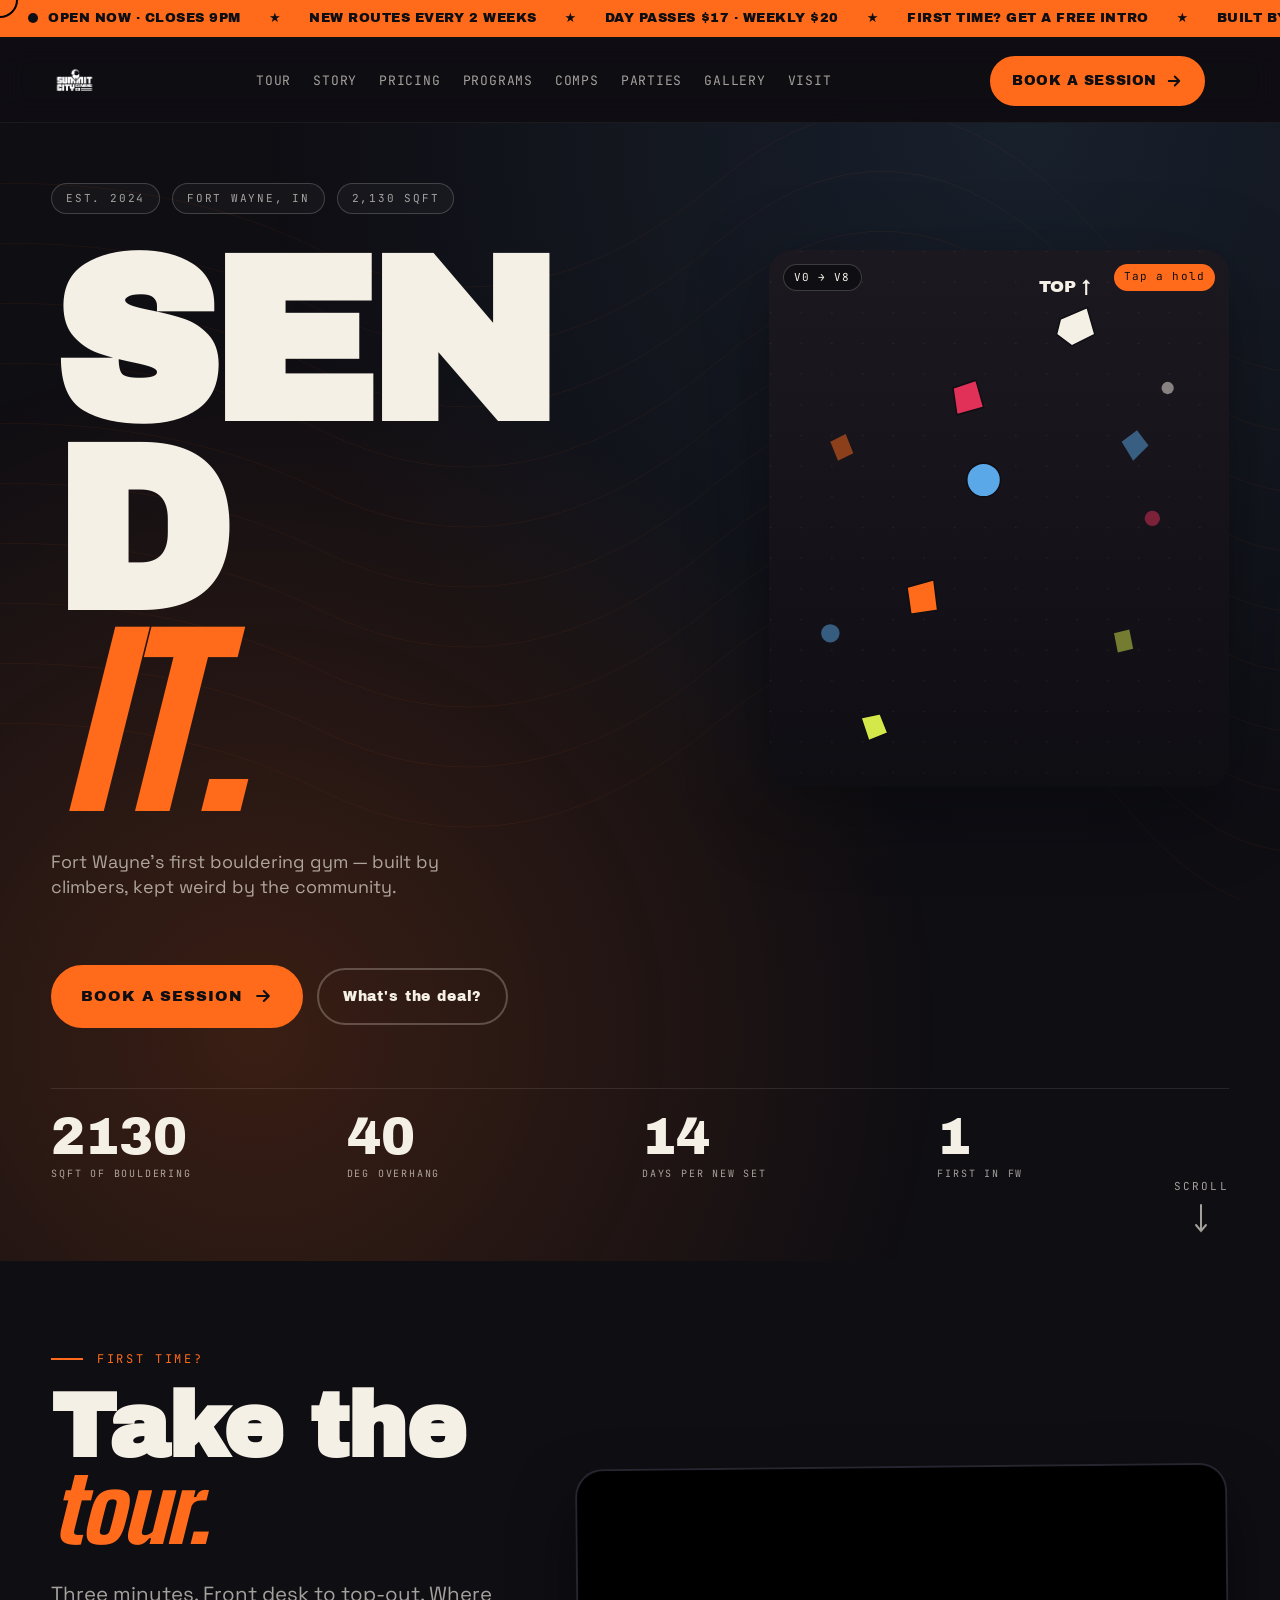
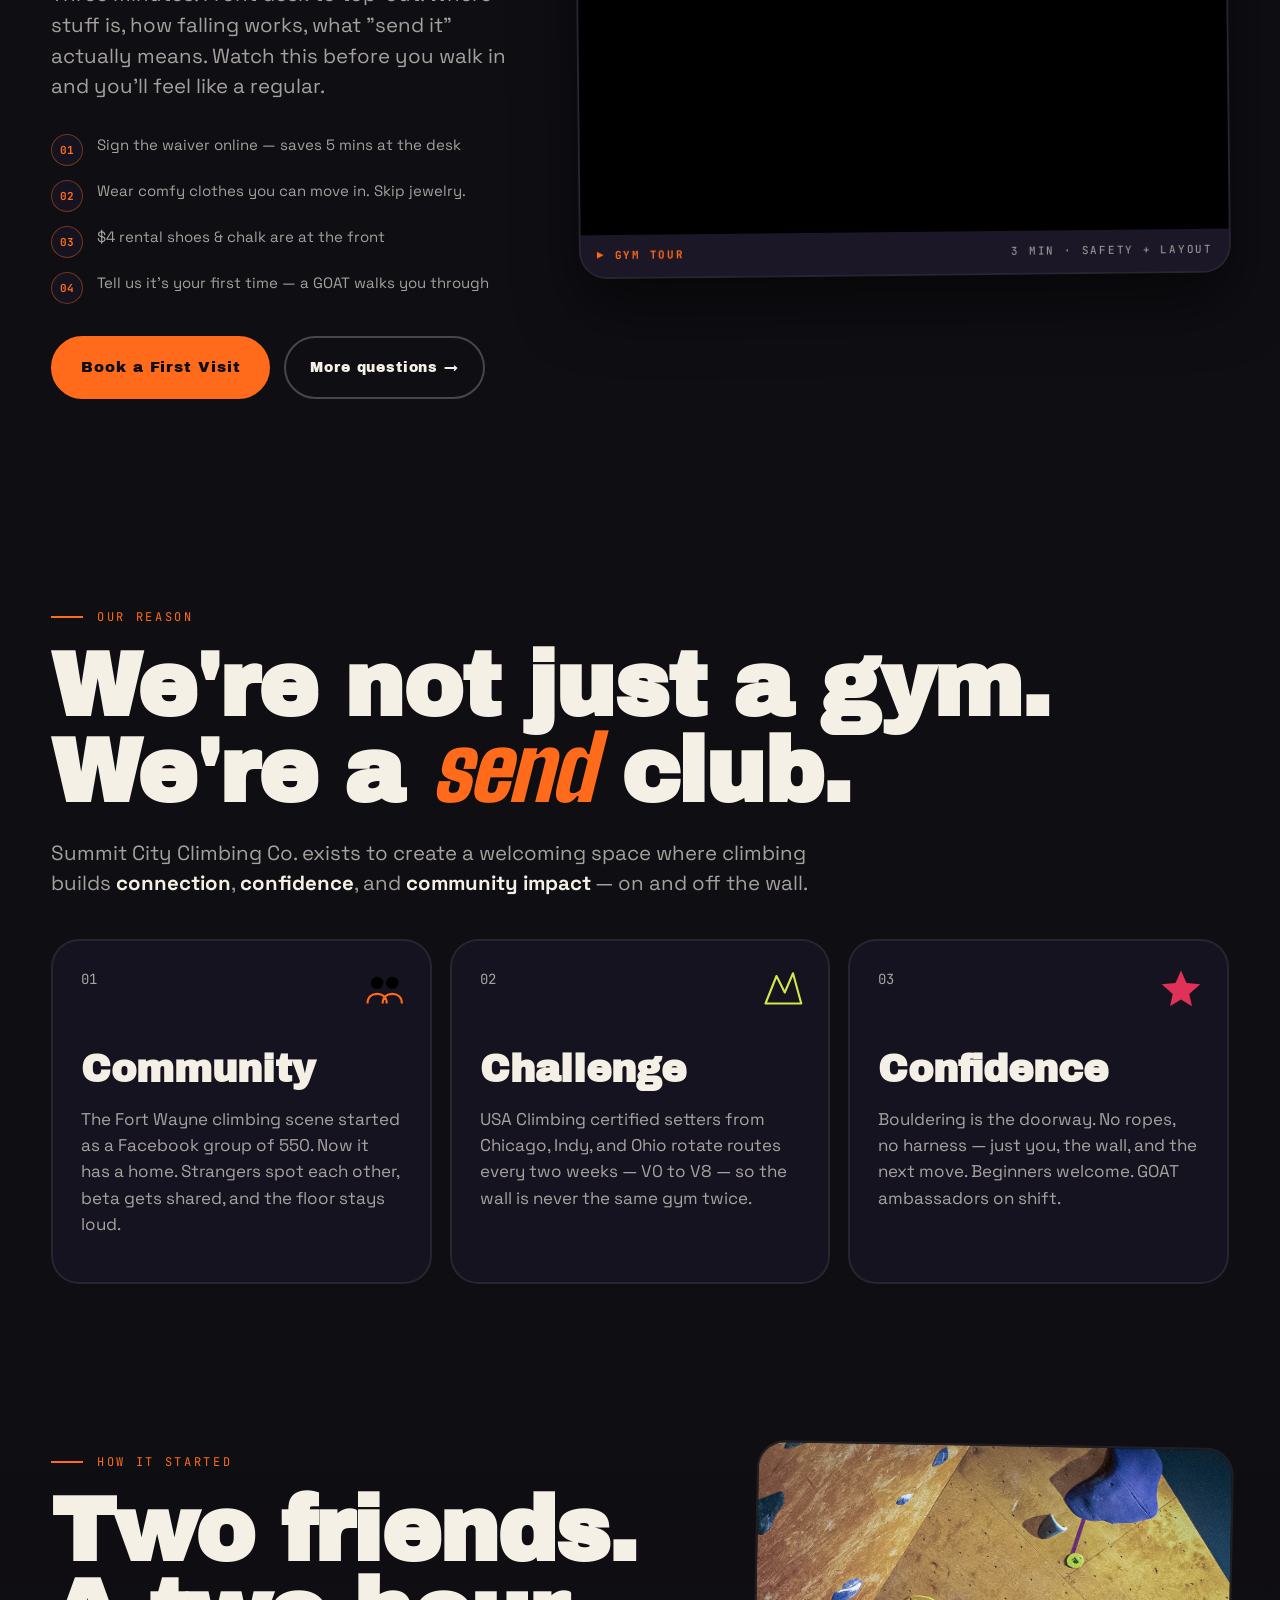
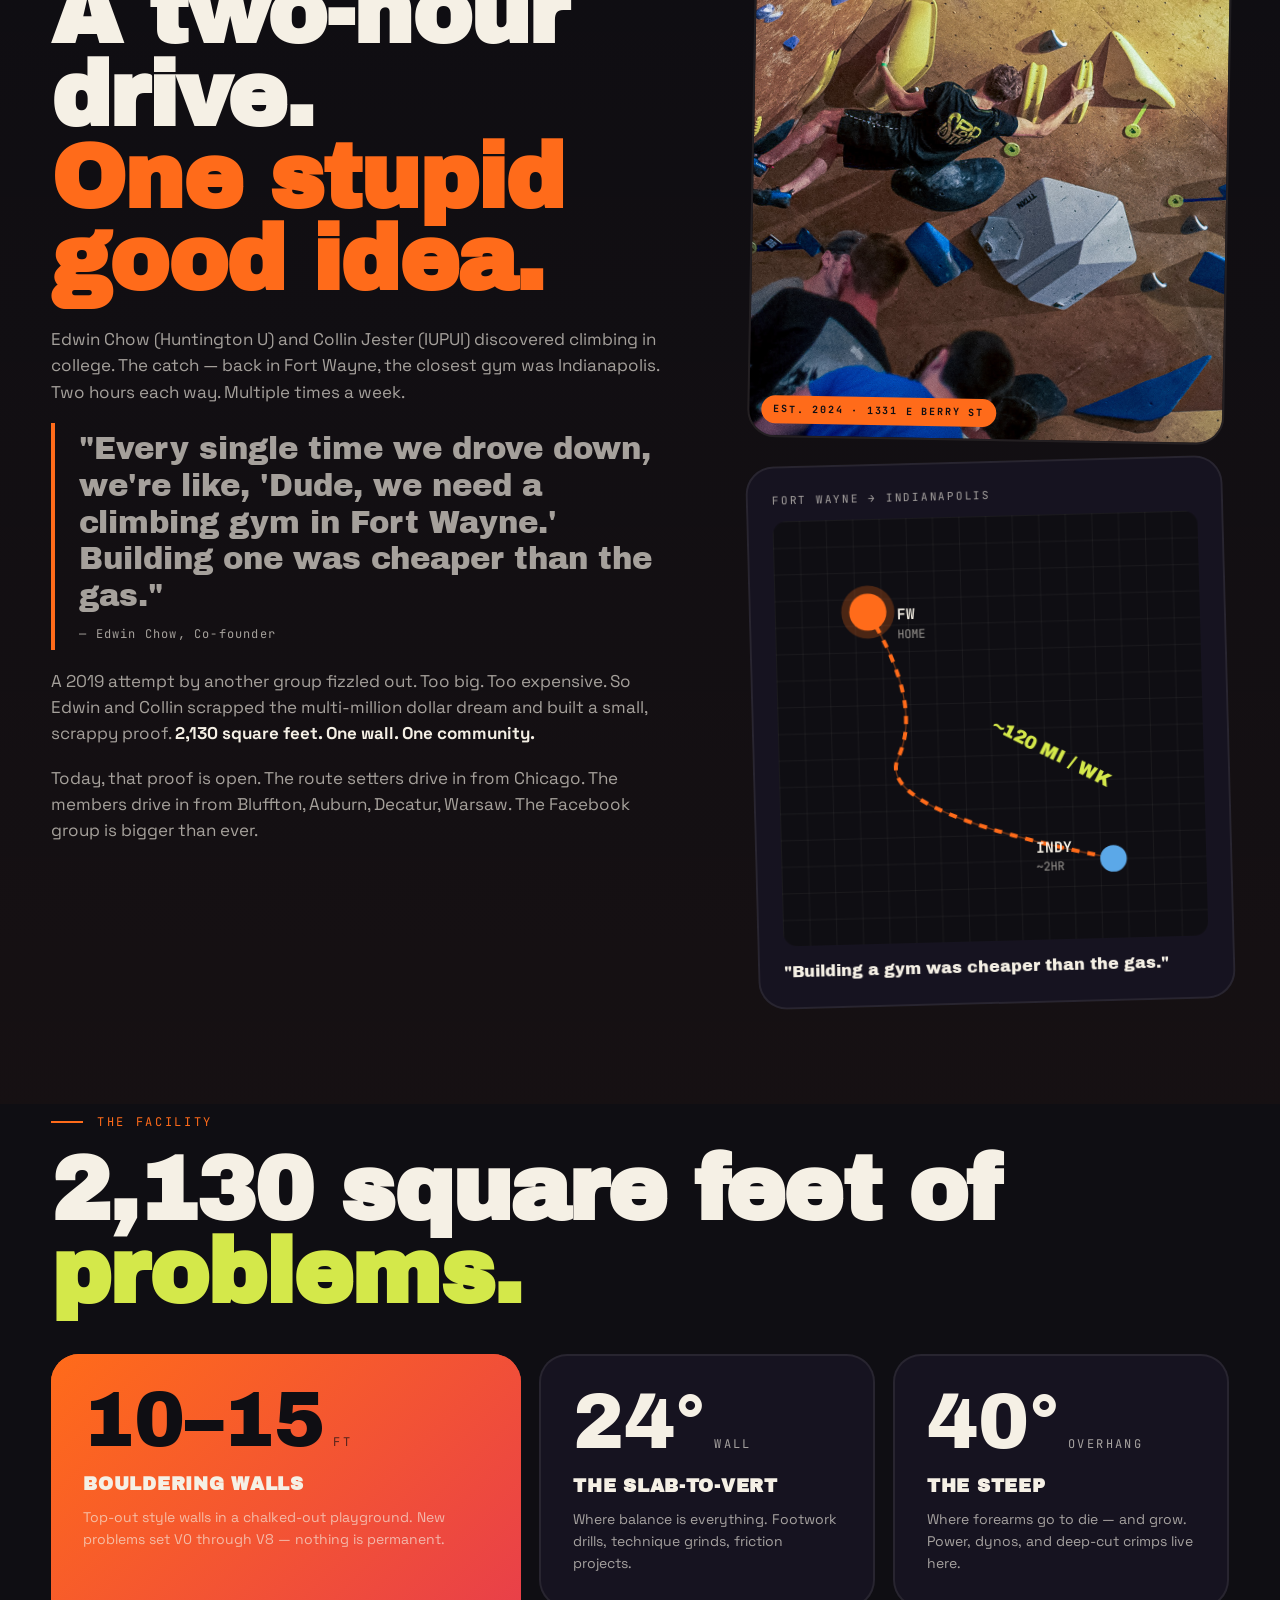
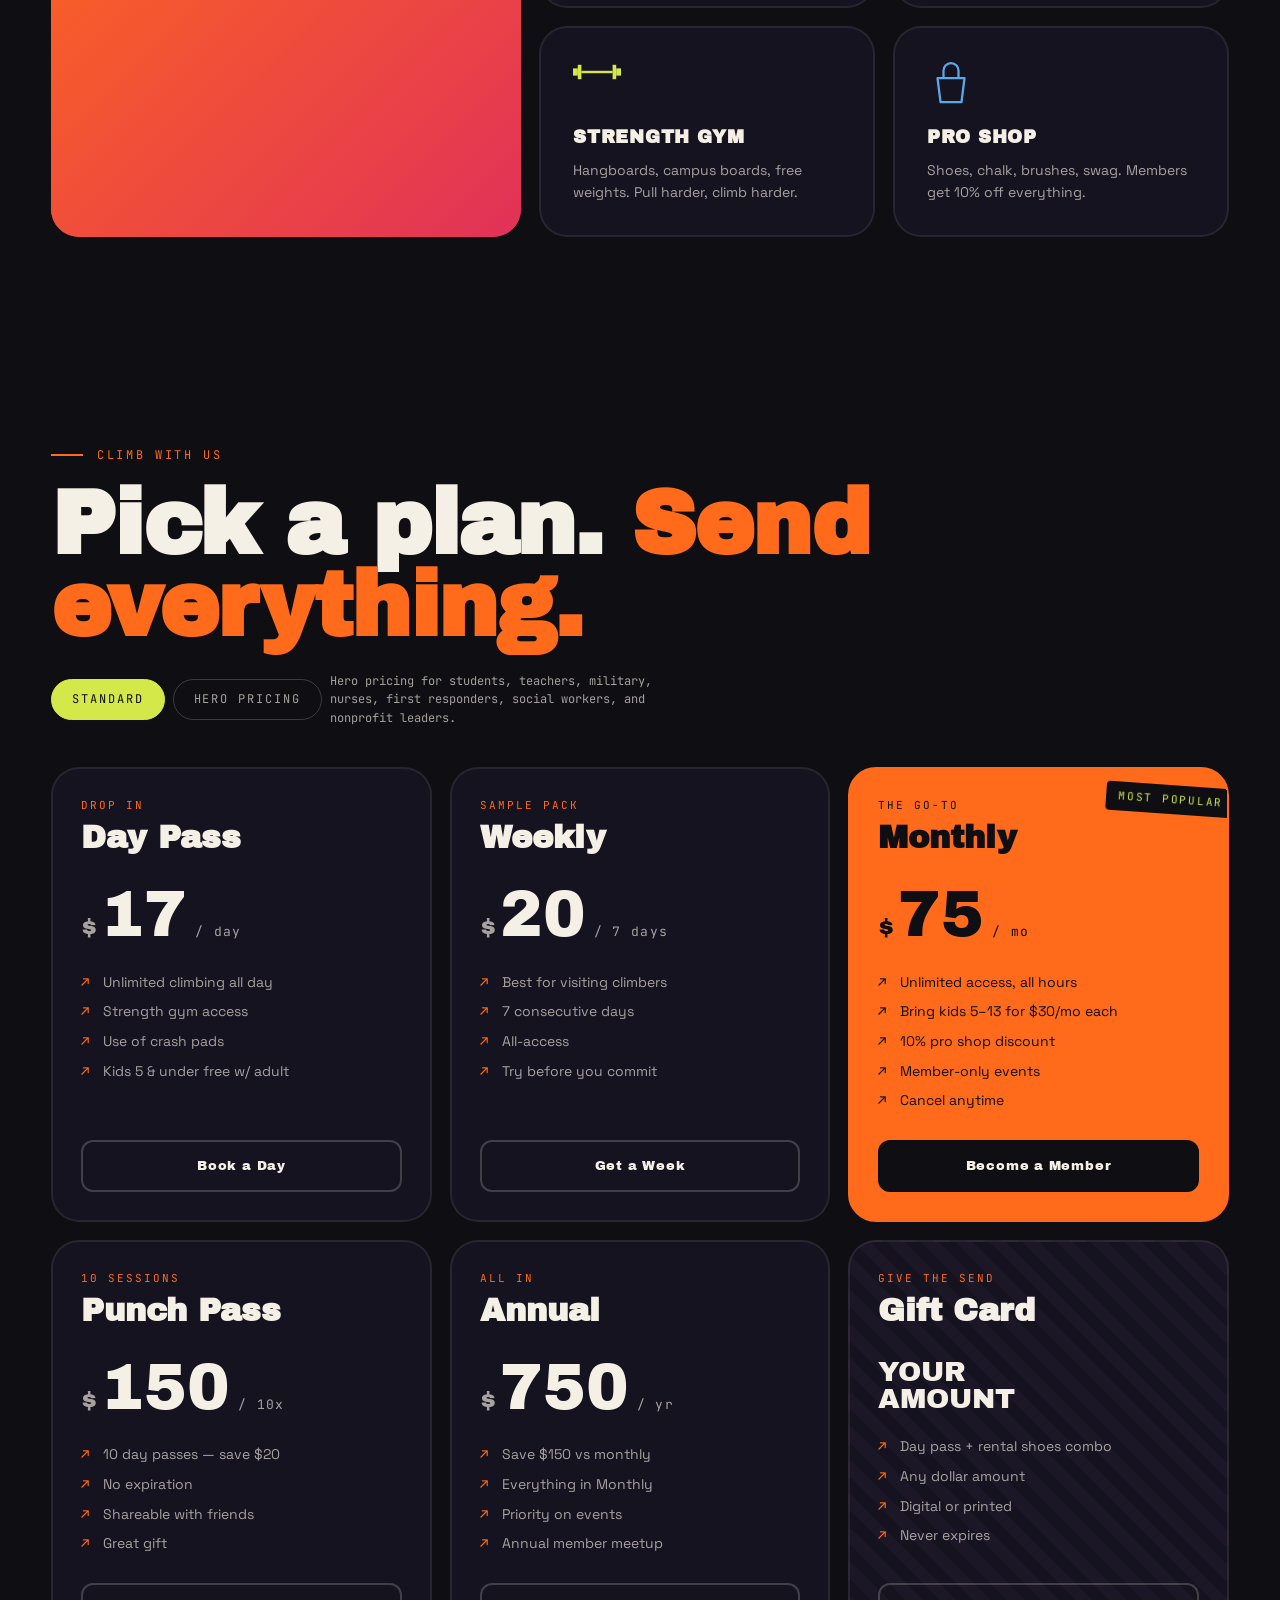
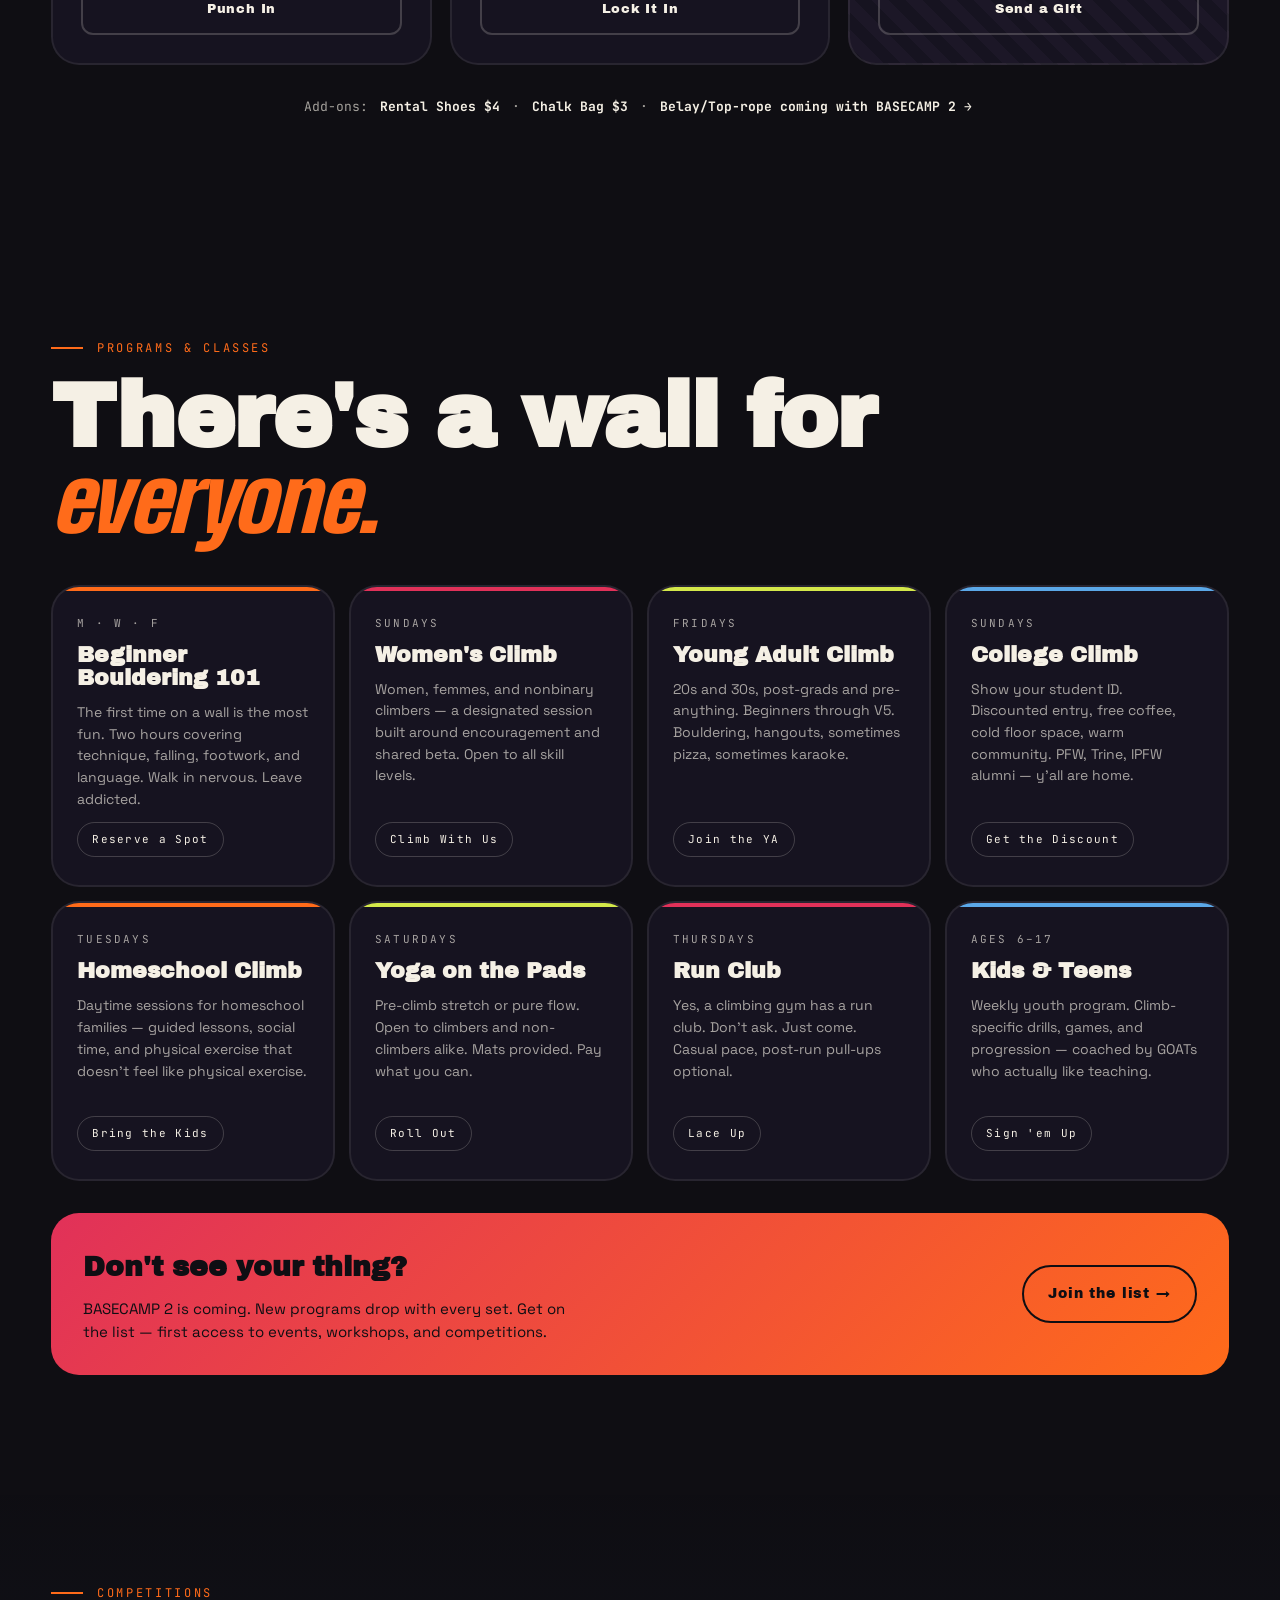
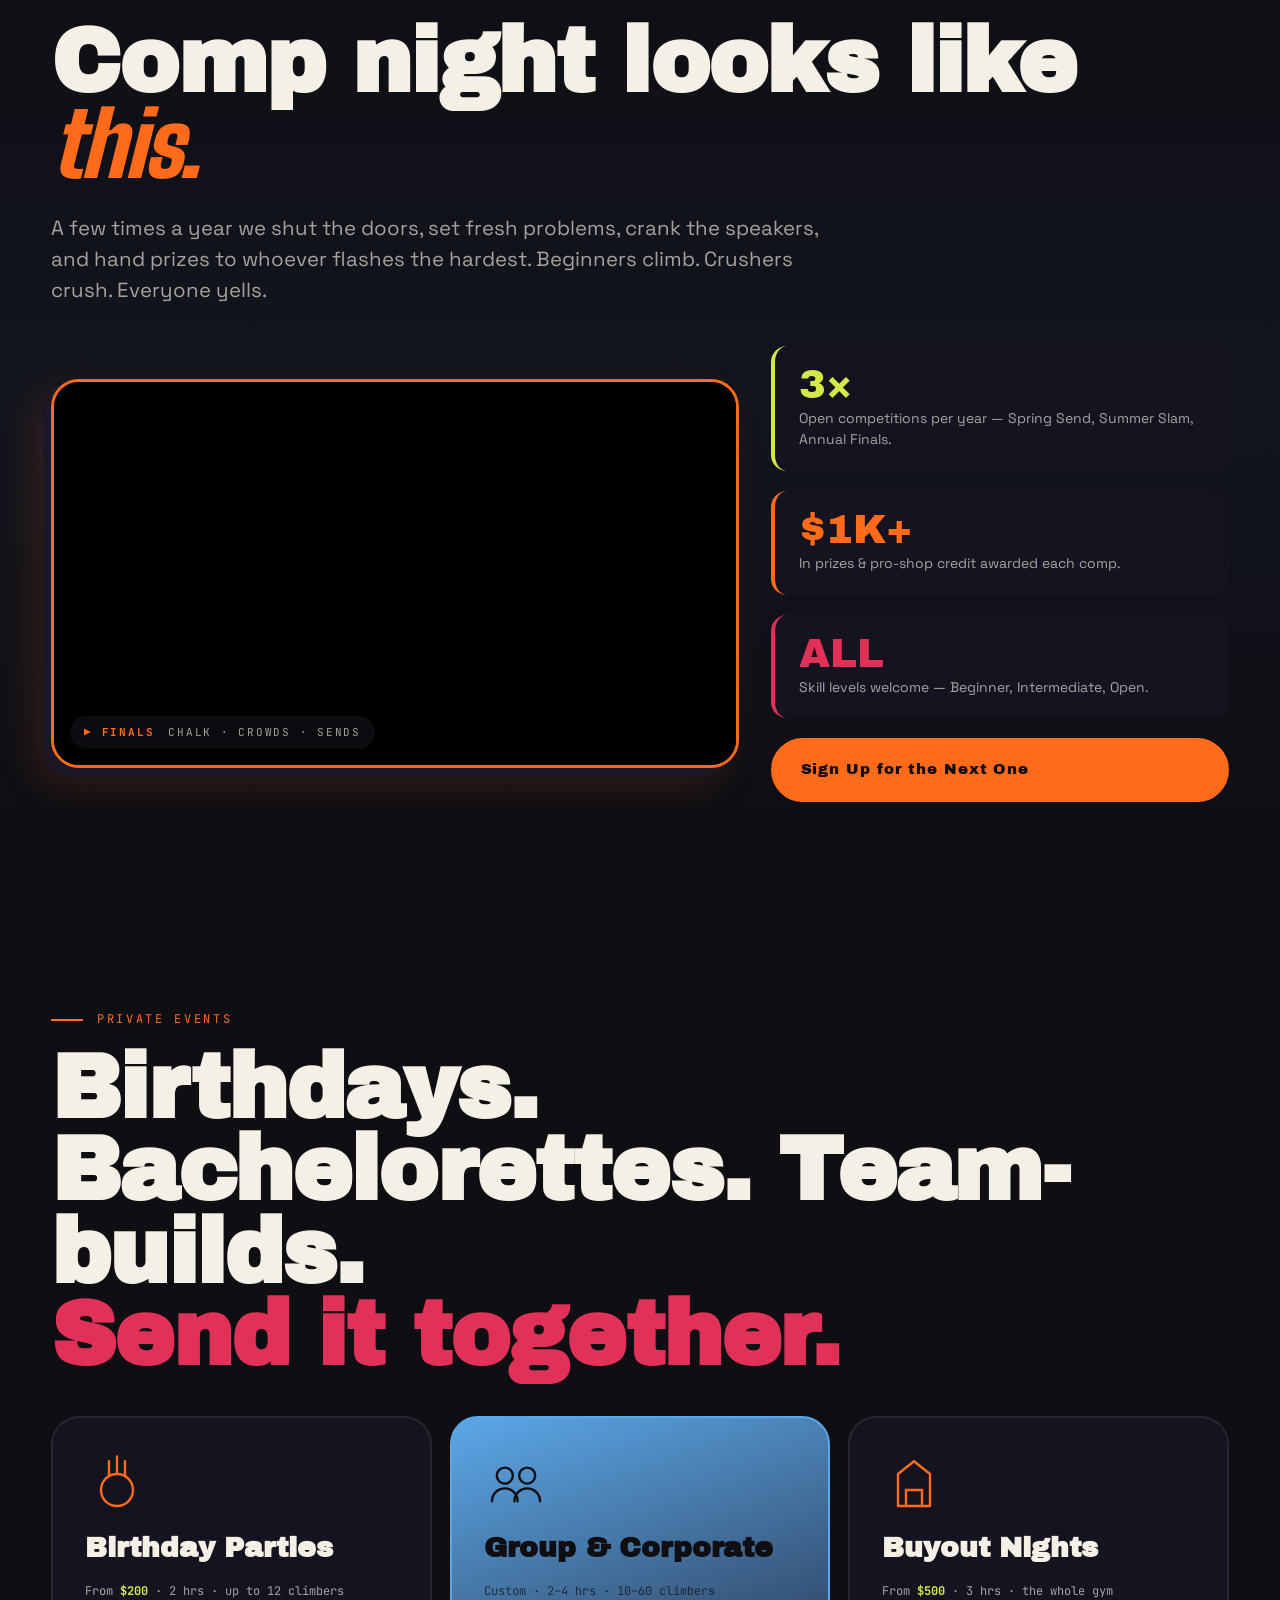
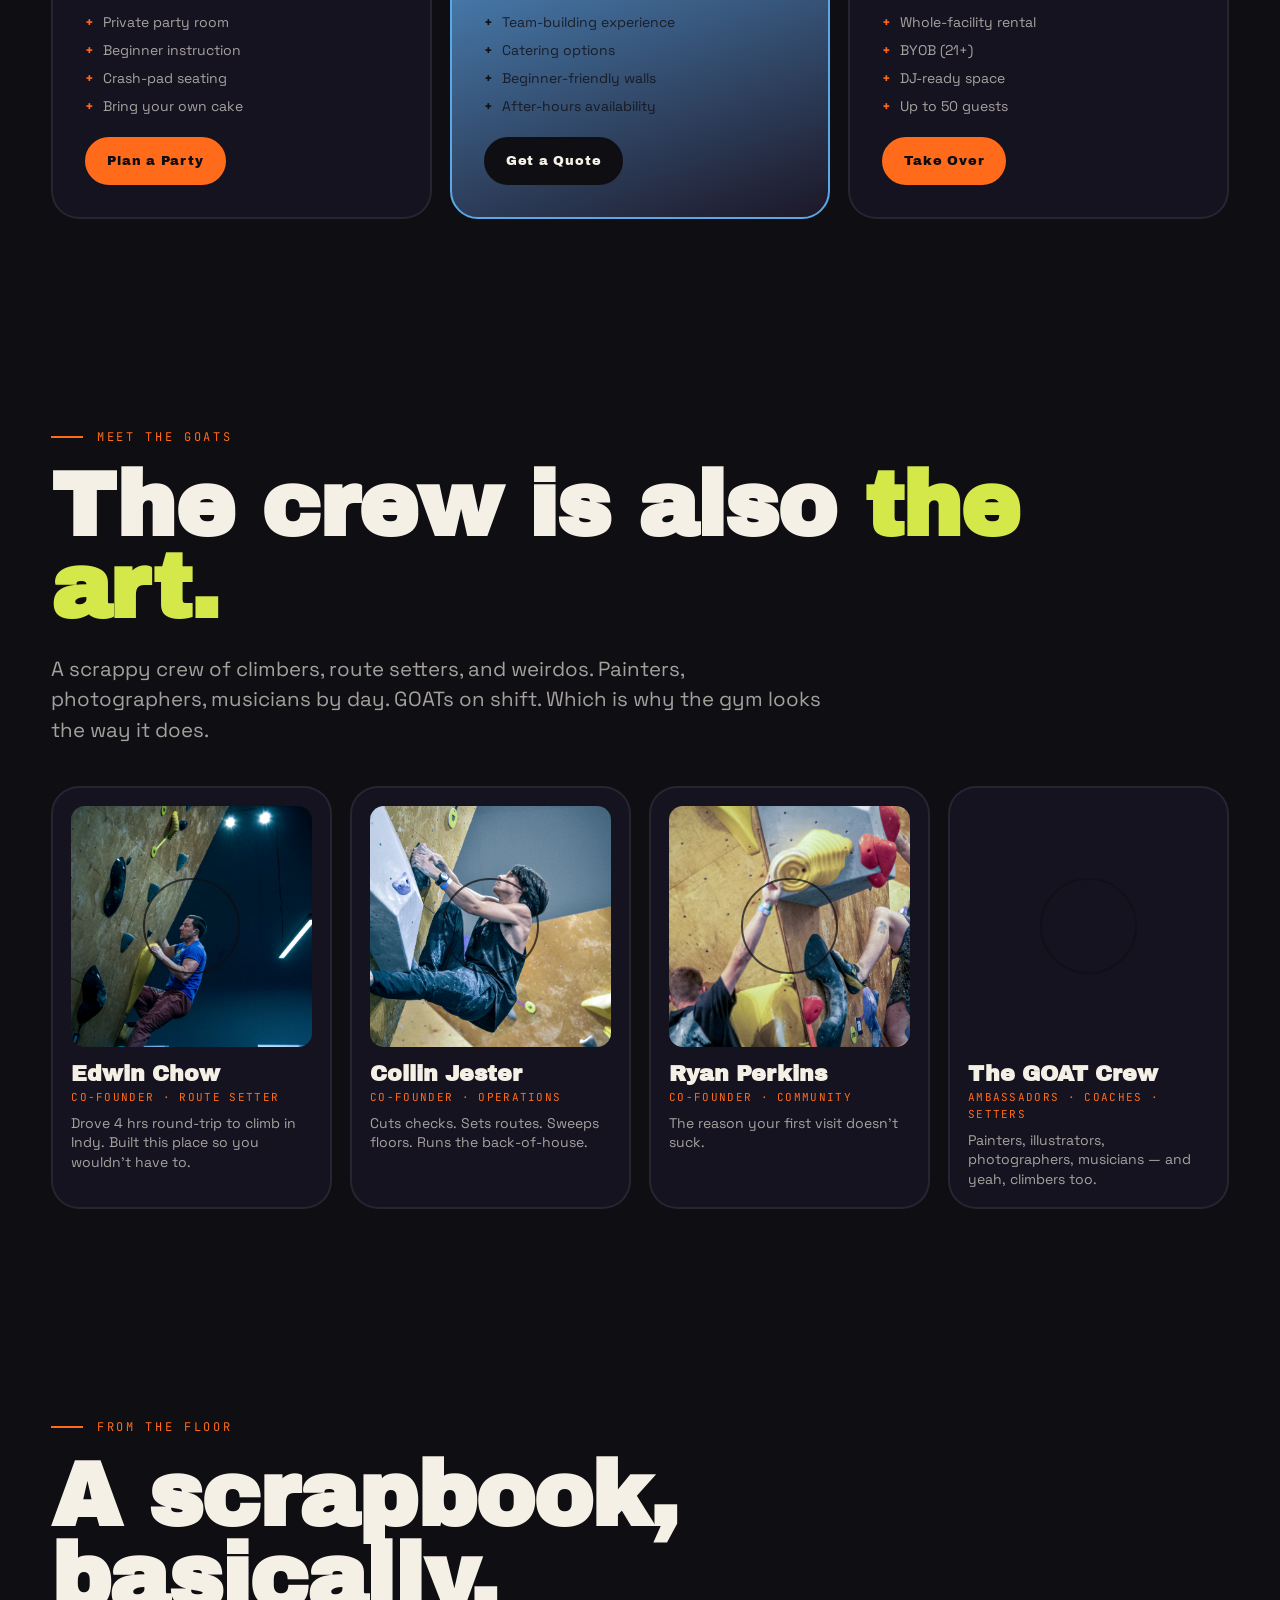
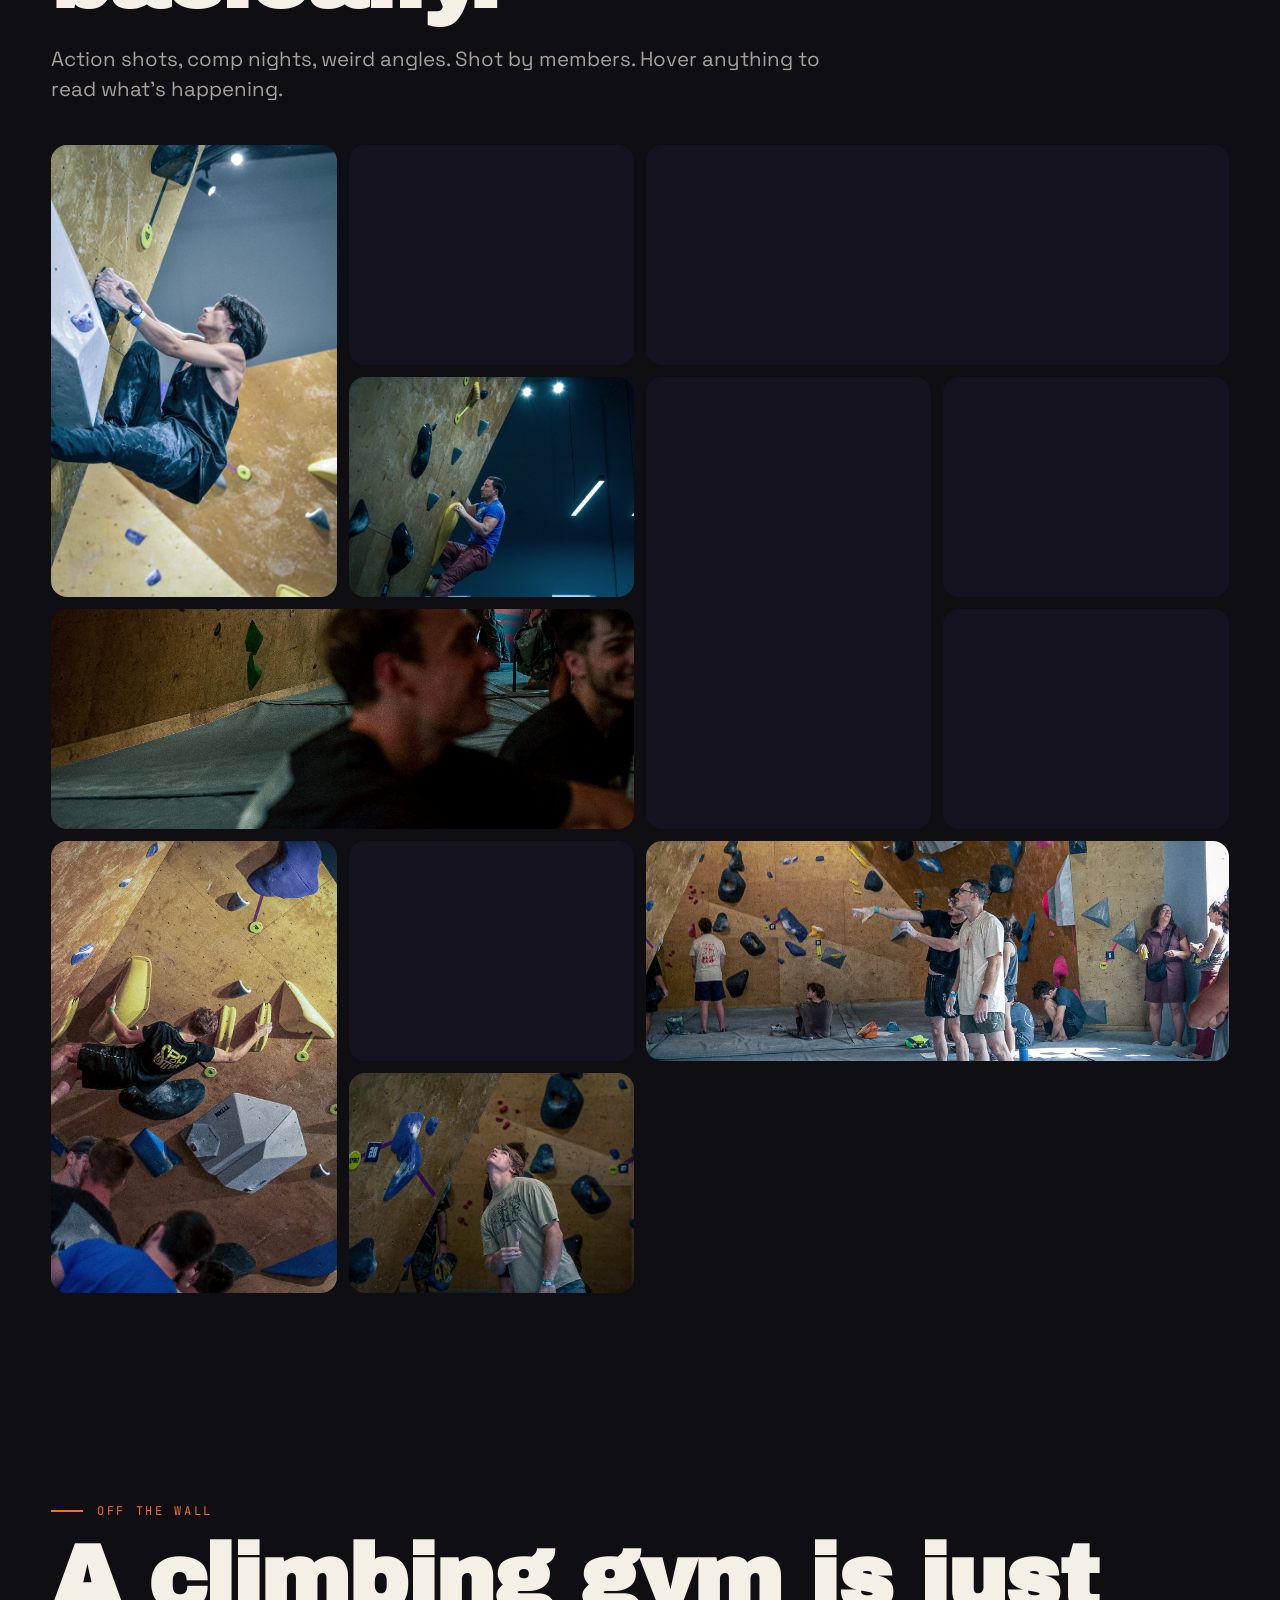
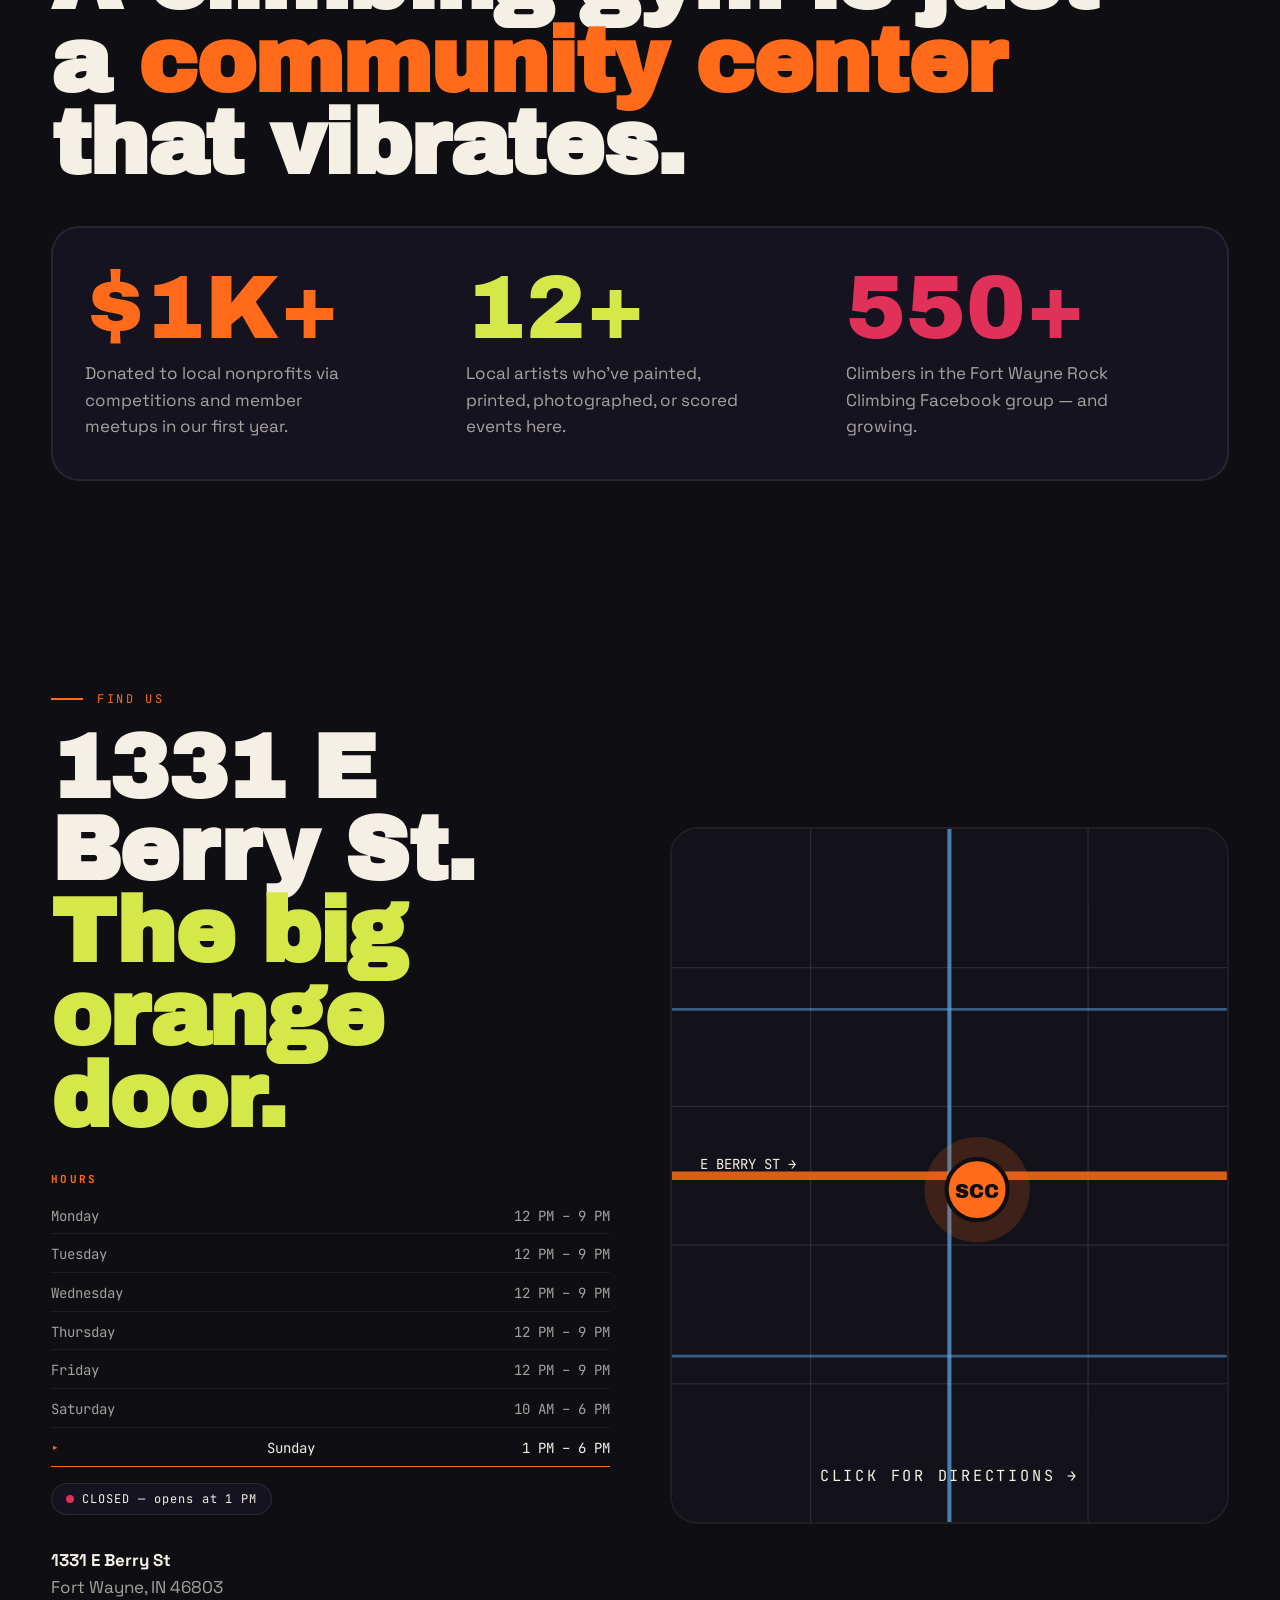
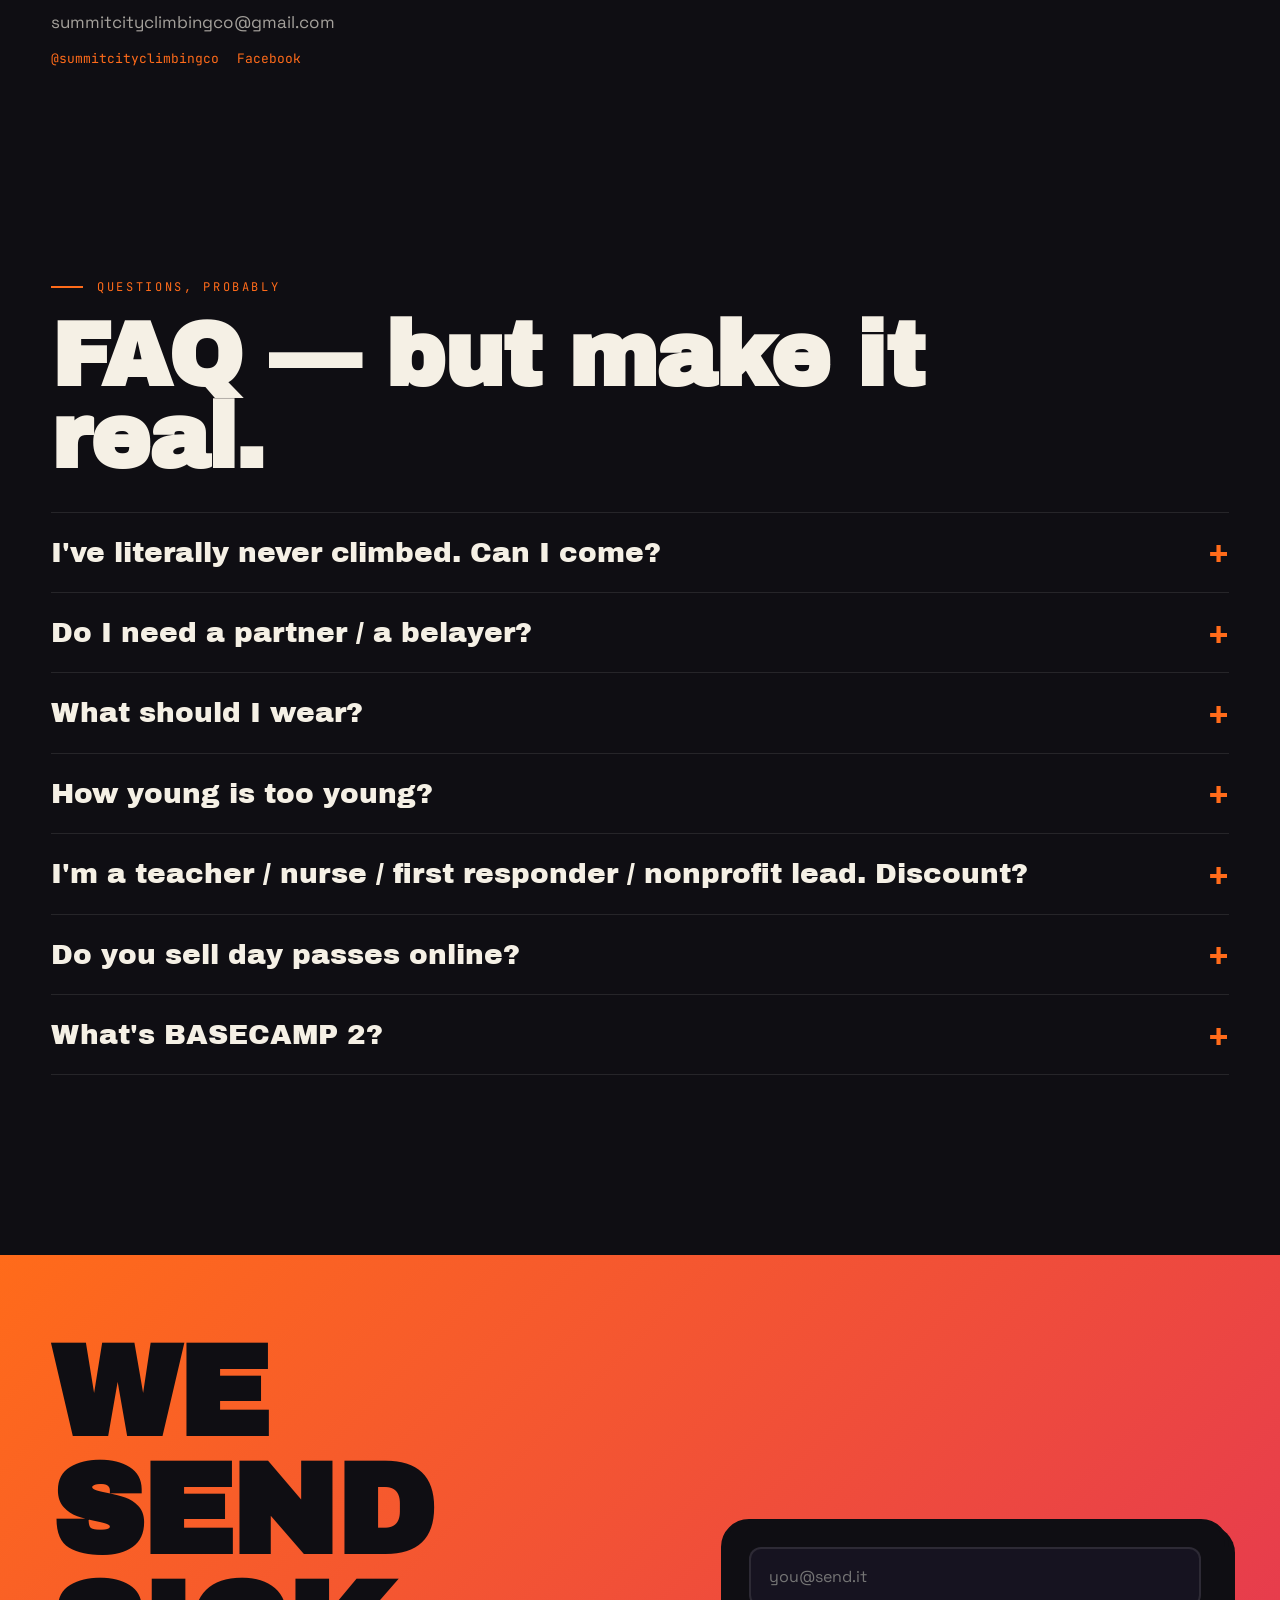
==== commit aeb8896d: "Remove all Creator Space FW references - Strip the "Most of our staff are part of Creator Space FW.." ====
--- a/index.html
+++ b/index.html
@@ -659,7 +659,7 @@
   <div class="container">
     <div class="section-eyebrow"><span class="dash"></span><span>MEET THE GOATs</span></div>
     <h2 class="section-title">The crew is also <span class="hl-lime">the art.</span></h2>
-    <p class="lede">Most of our staff are part of <strong>Creator Space FW</strong> — Fort Wayne's collective of artists, makers, designers, and weirdos. Which is why the gym looks the way it does.</p>
+    <p class="lede">A scrappy crew of climbers, route setters, and weirdos. Painters, photographers, musicians by day. GOATs on shift. Which is why the gym looks the way it does.</p>
 
     <div class="goats">
       <article class="goat">
@@ -704,14 +704,6 @@
       </article>
     </div>
 
-    <div class="creator-space">
-      <div class="cs-badge">
-        <svg viewBox="0 0 60 60" aria-hidden="true"><circle cx="30" cy="30" r="28" fill="none" stroke="currentColor" stroke-width="2"/><text x="30" y="36" text-anchor="middle" font-family="Archivo Black" font-size="14" fill="currentColor">CS·FW</text></svg>
-      </div>
-      <div class="cs-text">
-        <strong>Creator Space FW</strong> · Free monthly meetups for Fort Wayne creators. Ask the front desk how to plug in.
-      </div>
-    </div>
   </div>
 </section>
 
@@ -930,7 +922,7 @@
       </div>
     </div>
     <div class="foot-bottom">
-      <div>© <span id="year">2026</span> Summit City Climbing Co. — Sent with love by <a href="https://creatorspace.fw" target="_blank" rel="noopener">Creator Space FW</a>.</div>
+      <div>© <span id="year">2026</span> Summit City Climbing Co. — Built by climbers. Backed by the community.</div>
       <div class="foot-easter">try the konami: ↑↑↓↓←→←→BA</div>
     </div>
   </div>
--- a/styles.css
+++ b/styles.css
@@ -1530,34 +1530,11 @@
   line-height: 1.4;
 }
 
-.creator-space {
-  margin-top: 40px;
-  display: flex; align-items: center; gap: 20px;
-  padding: 24px 32px;
-  background: var(--bg-2);
-  border: 2px dashed rgba(212, 232, 74, 0.4);
-  border-radius: var(--radius-lg);
-  color: var(--lime);
-}
-.cs-badge { width: 80px; height: 80px; flex-shrink: 0; }
-.cs-text {
-  font-size: 15px;
-  color: var(--chalk-dim);
-}
-.cs-text strong {
-  font-family: var(--font-display);
-  color: var(--chalk);
-  font-size: 18px;
-  display: block;
-  margin-bottom: 4px;
-}
-
 @media (max-width: 1000px) {
   .goats { grid-template-columns: repeat(2, 1fr); }
 }
 @media (max-width: 500px) {
   .goats { grid-template-columns: 1fr; }
-  .creator-space { flex-direction: column; text-align: center; }
 }
 
 /* ============================================================
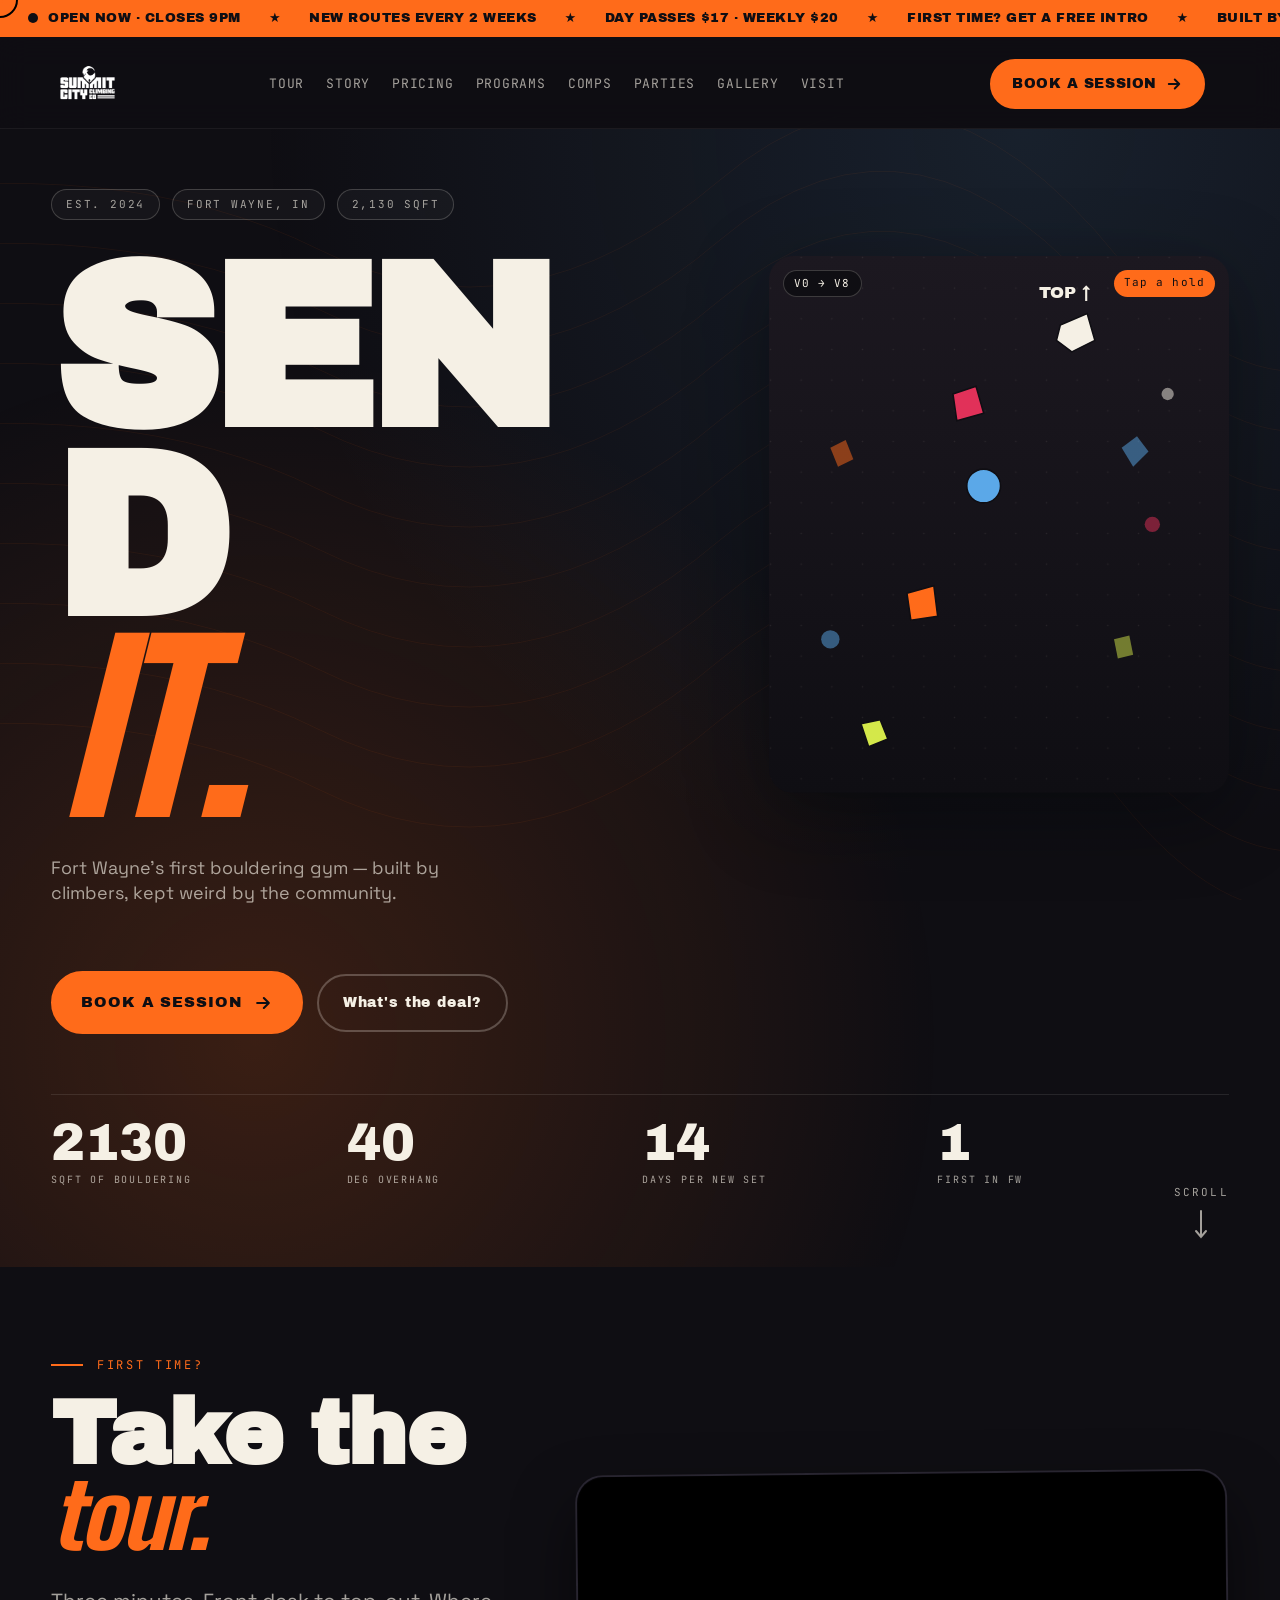
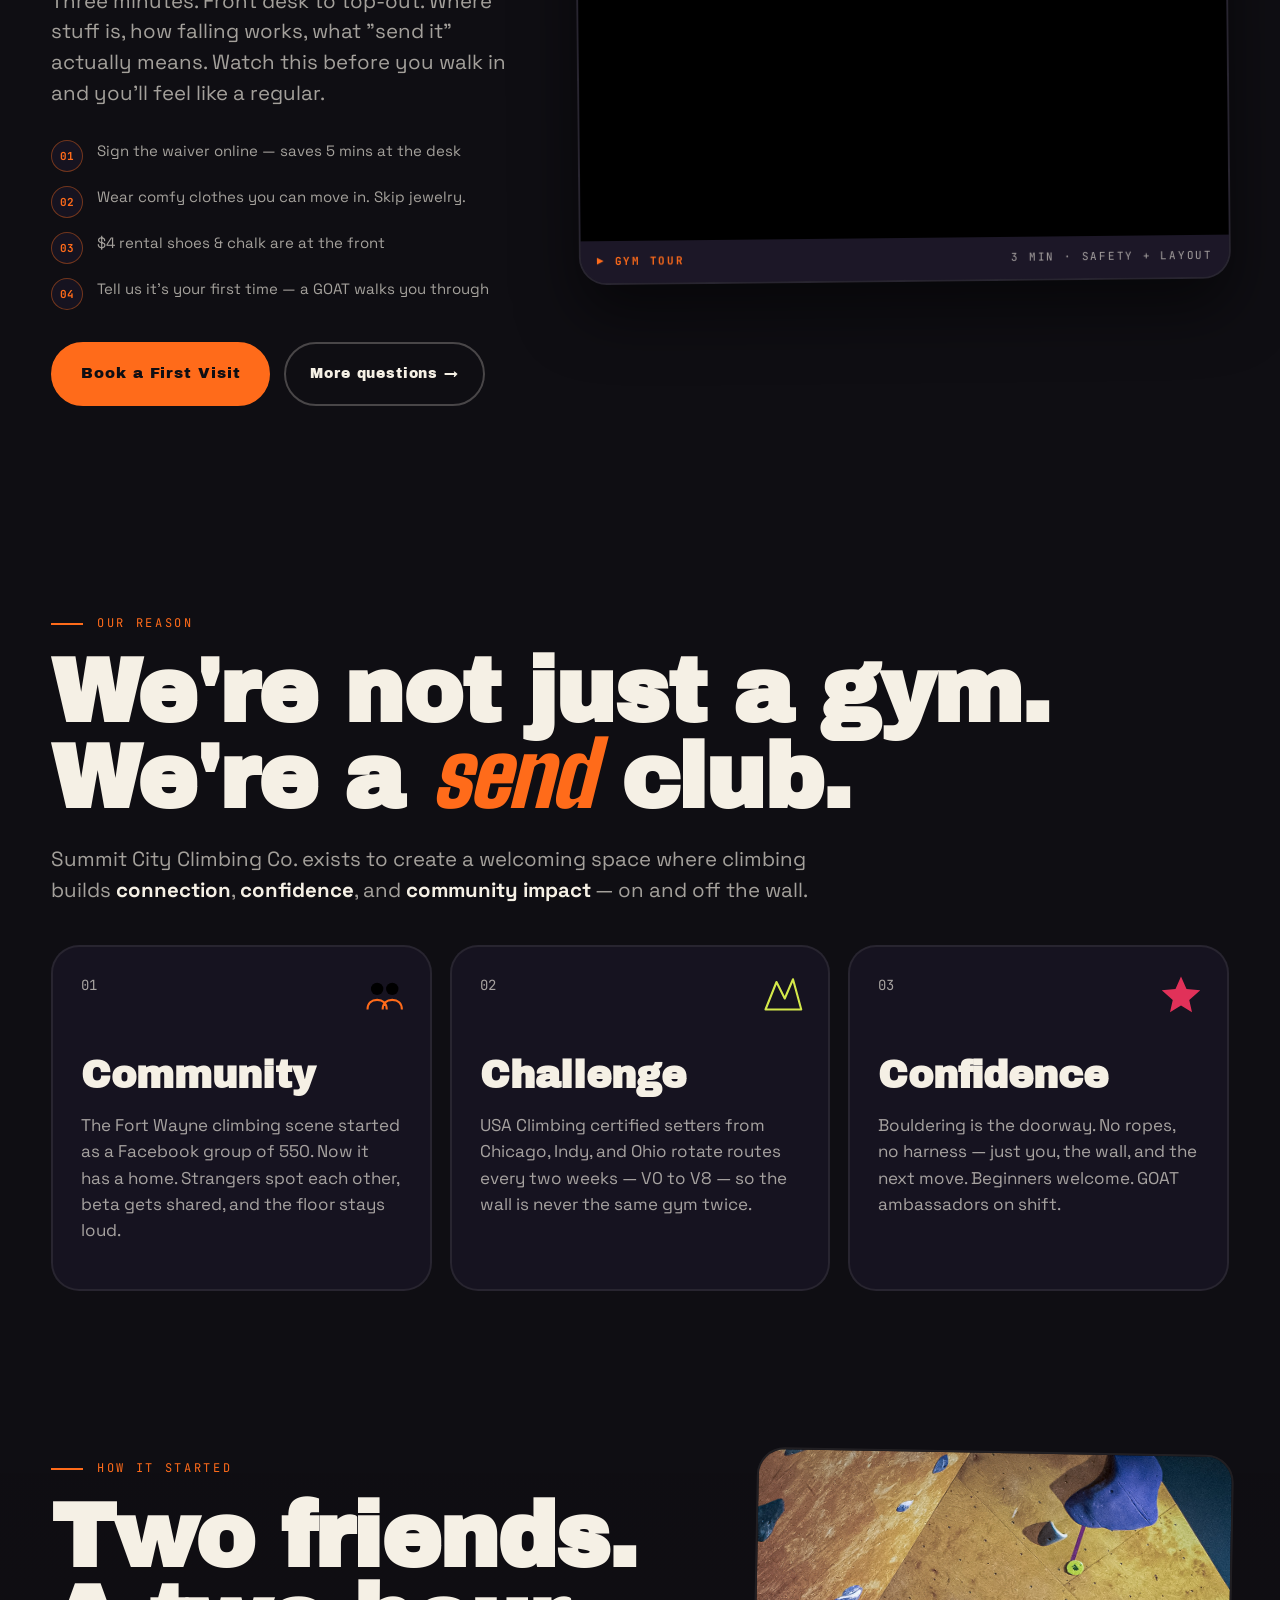
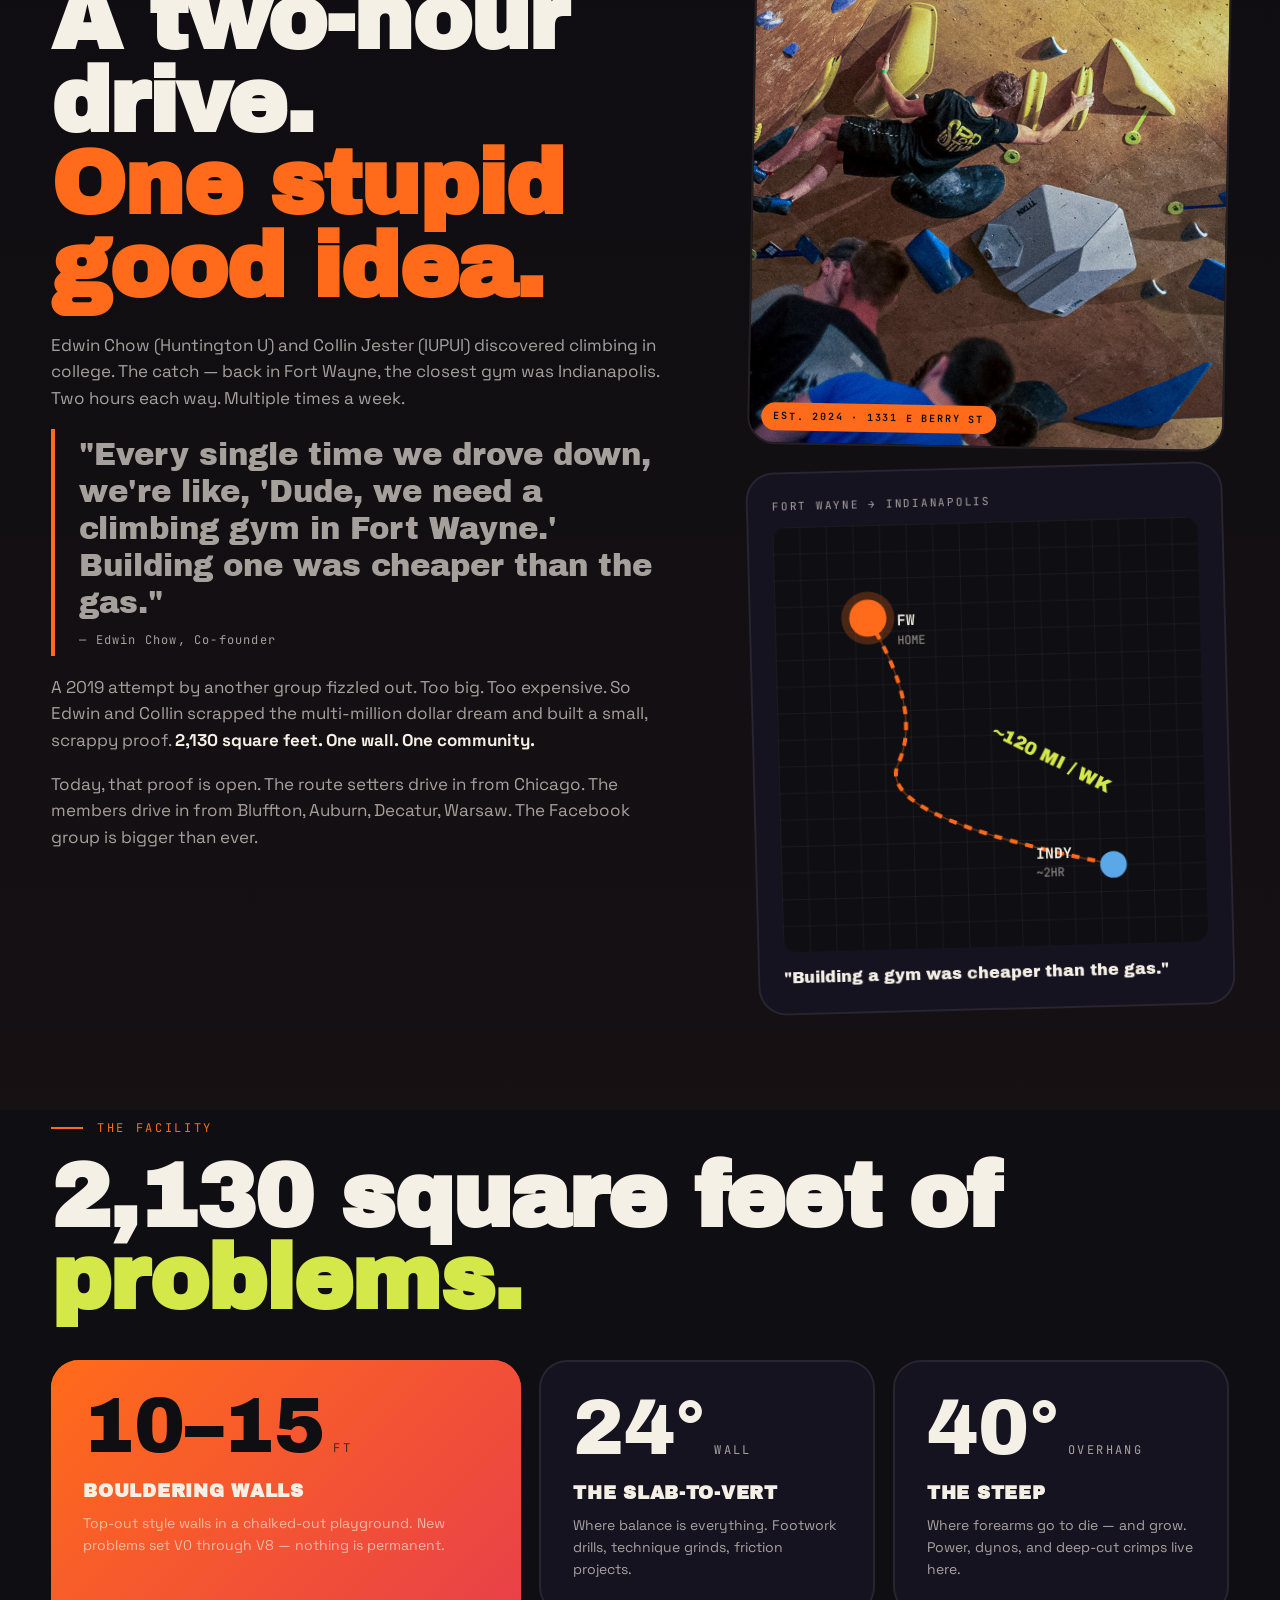
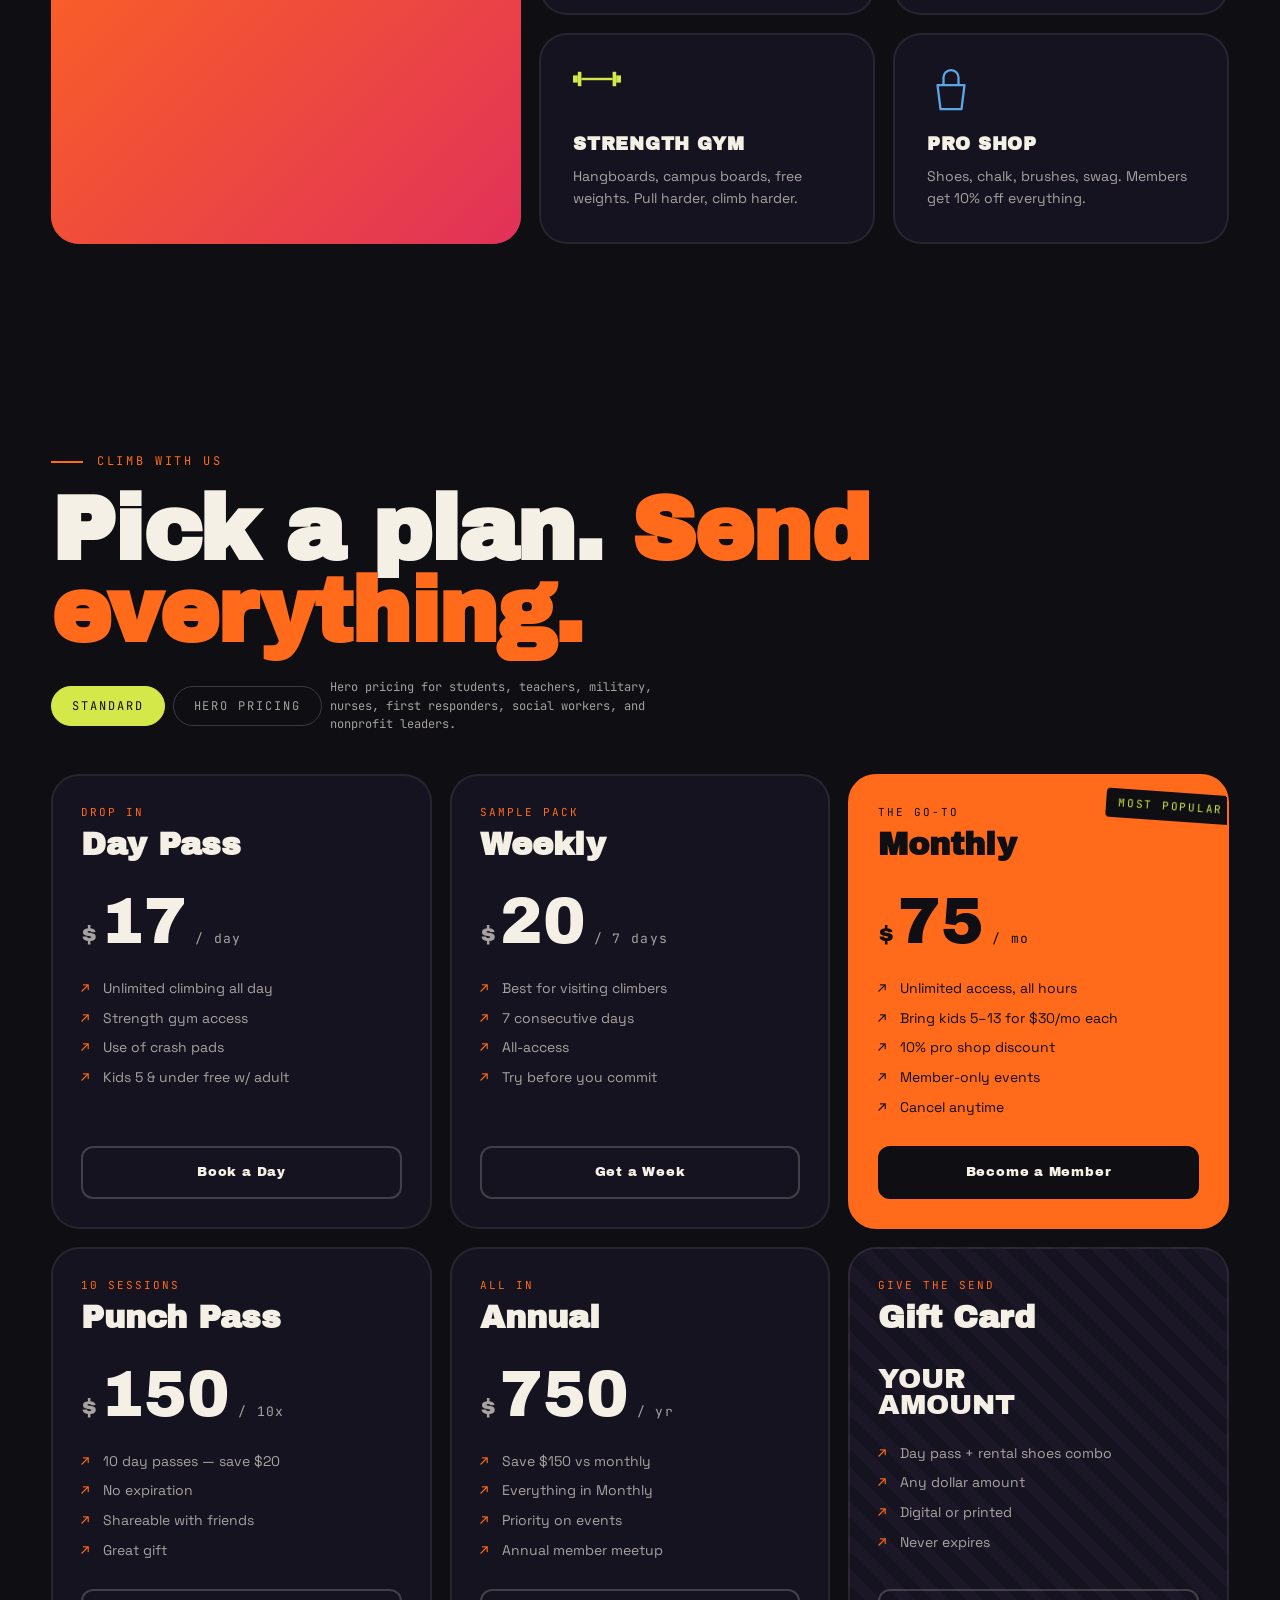
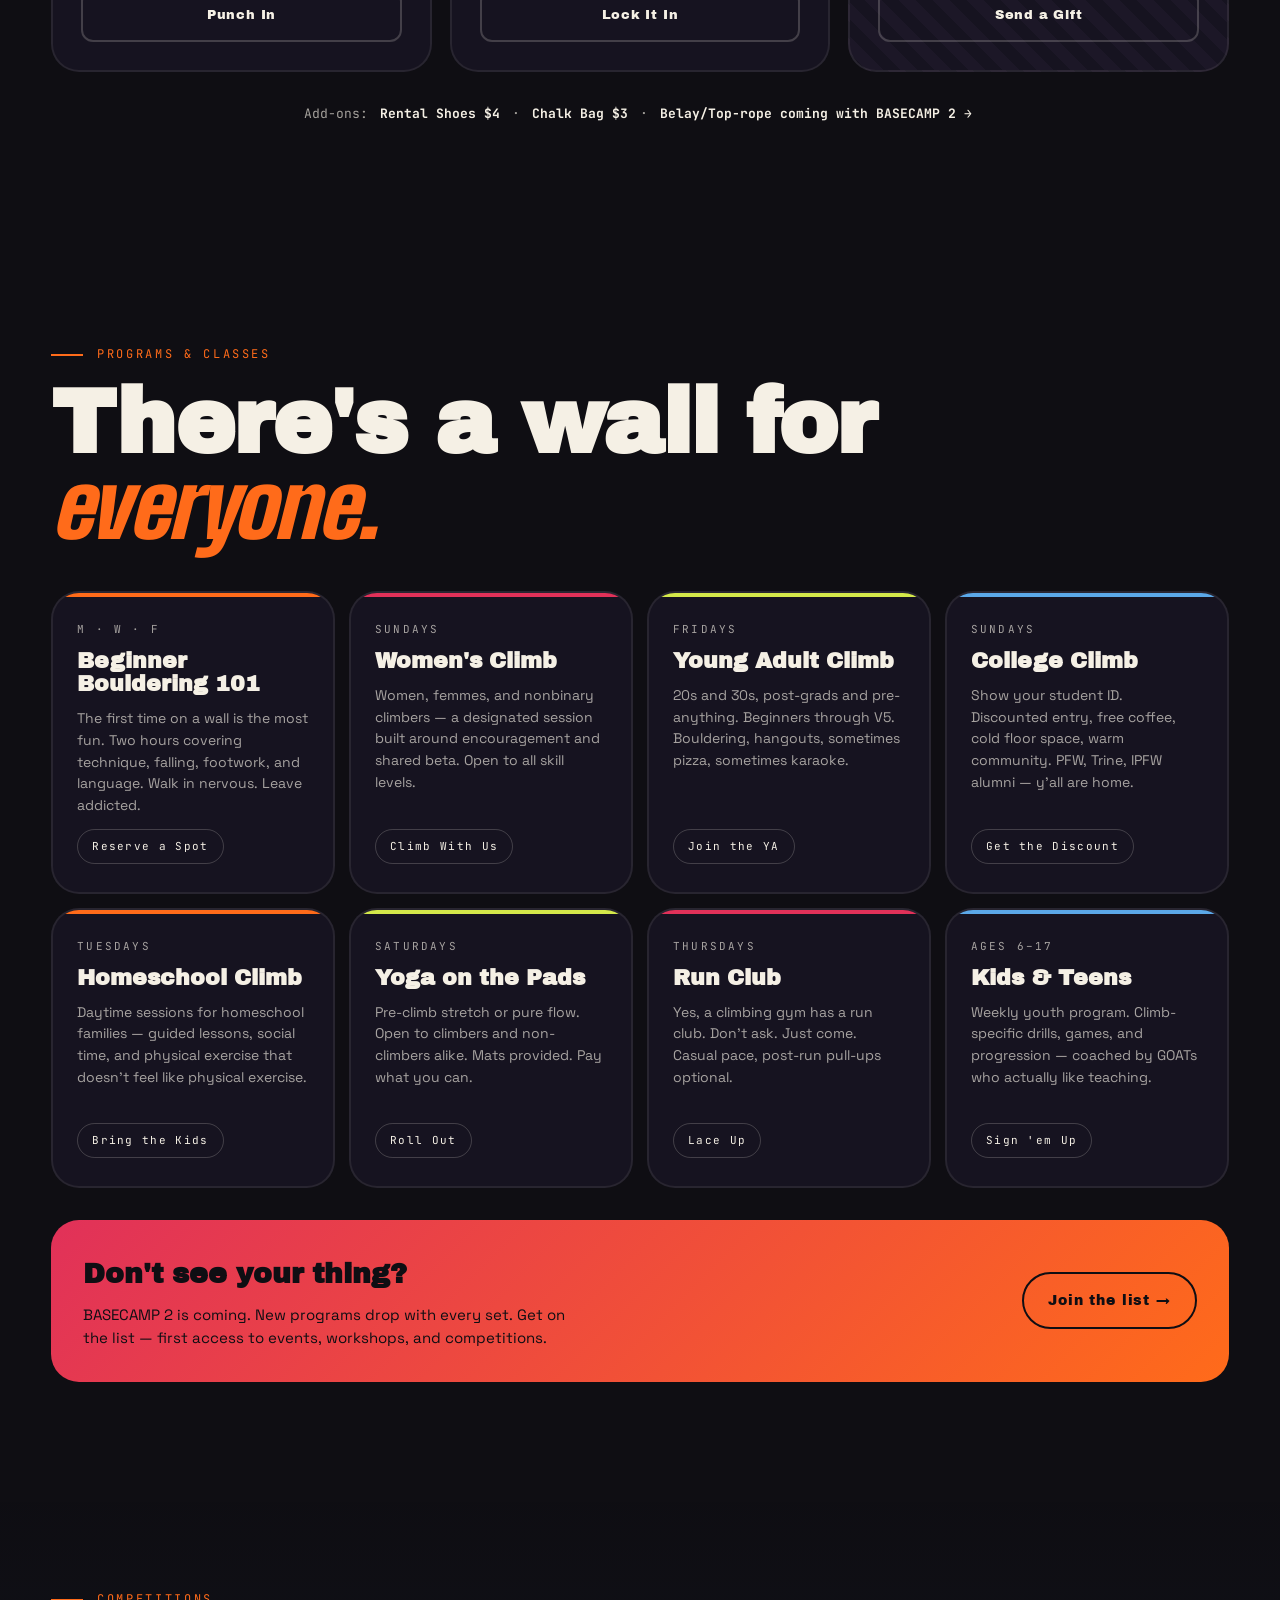
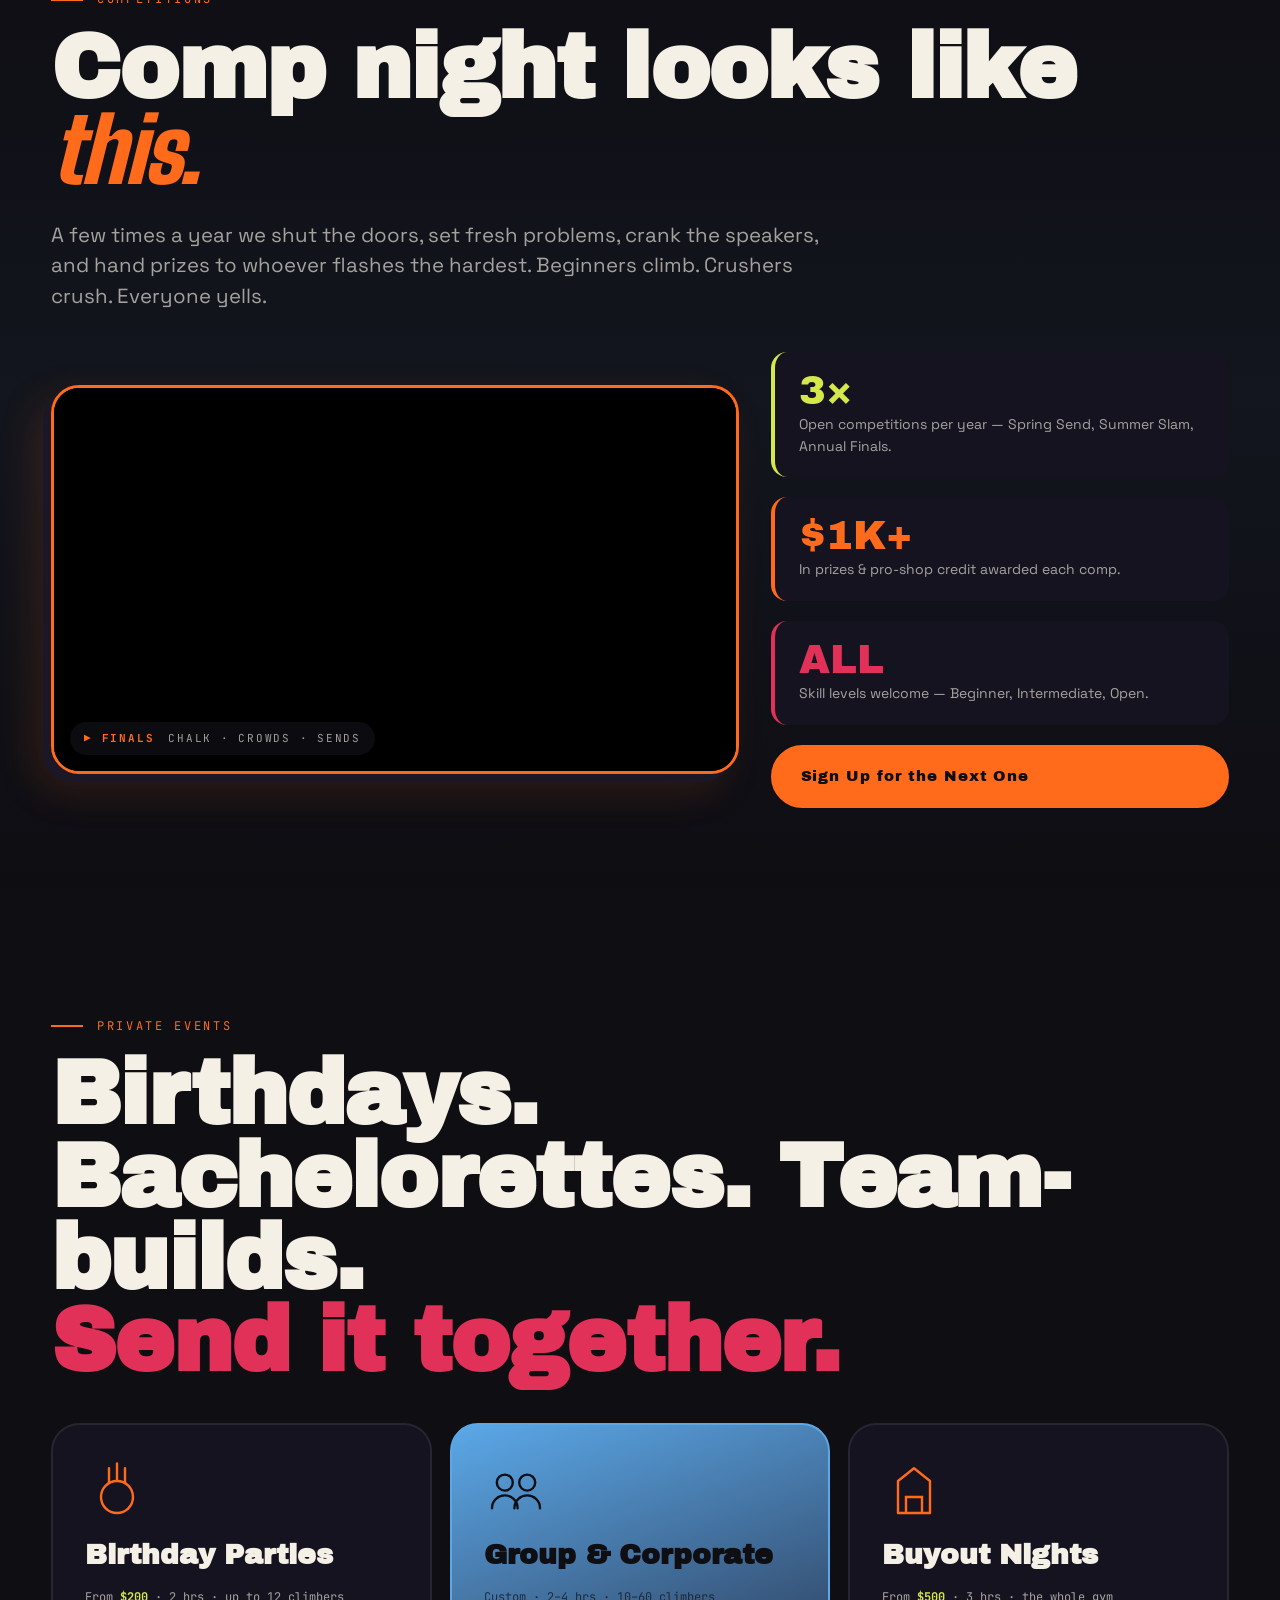
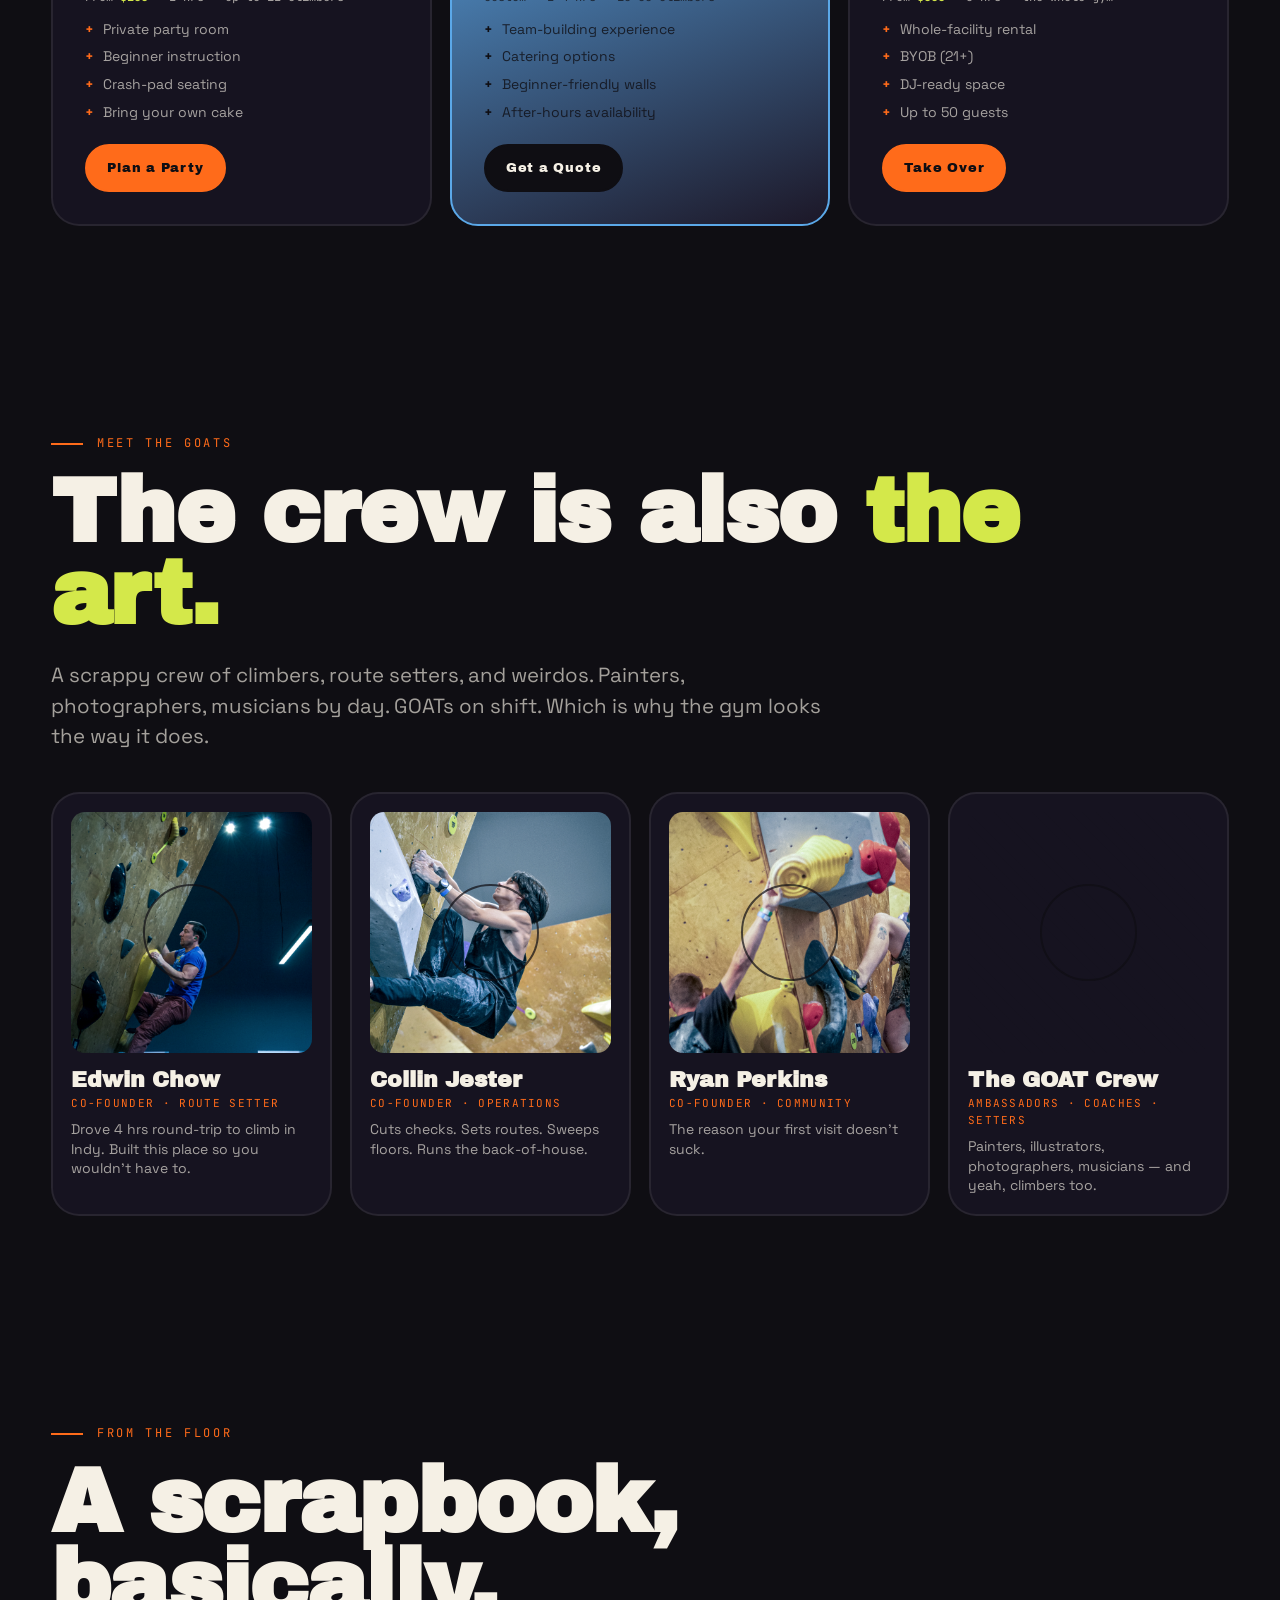
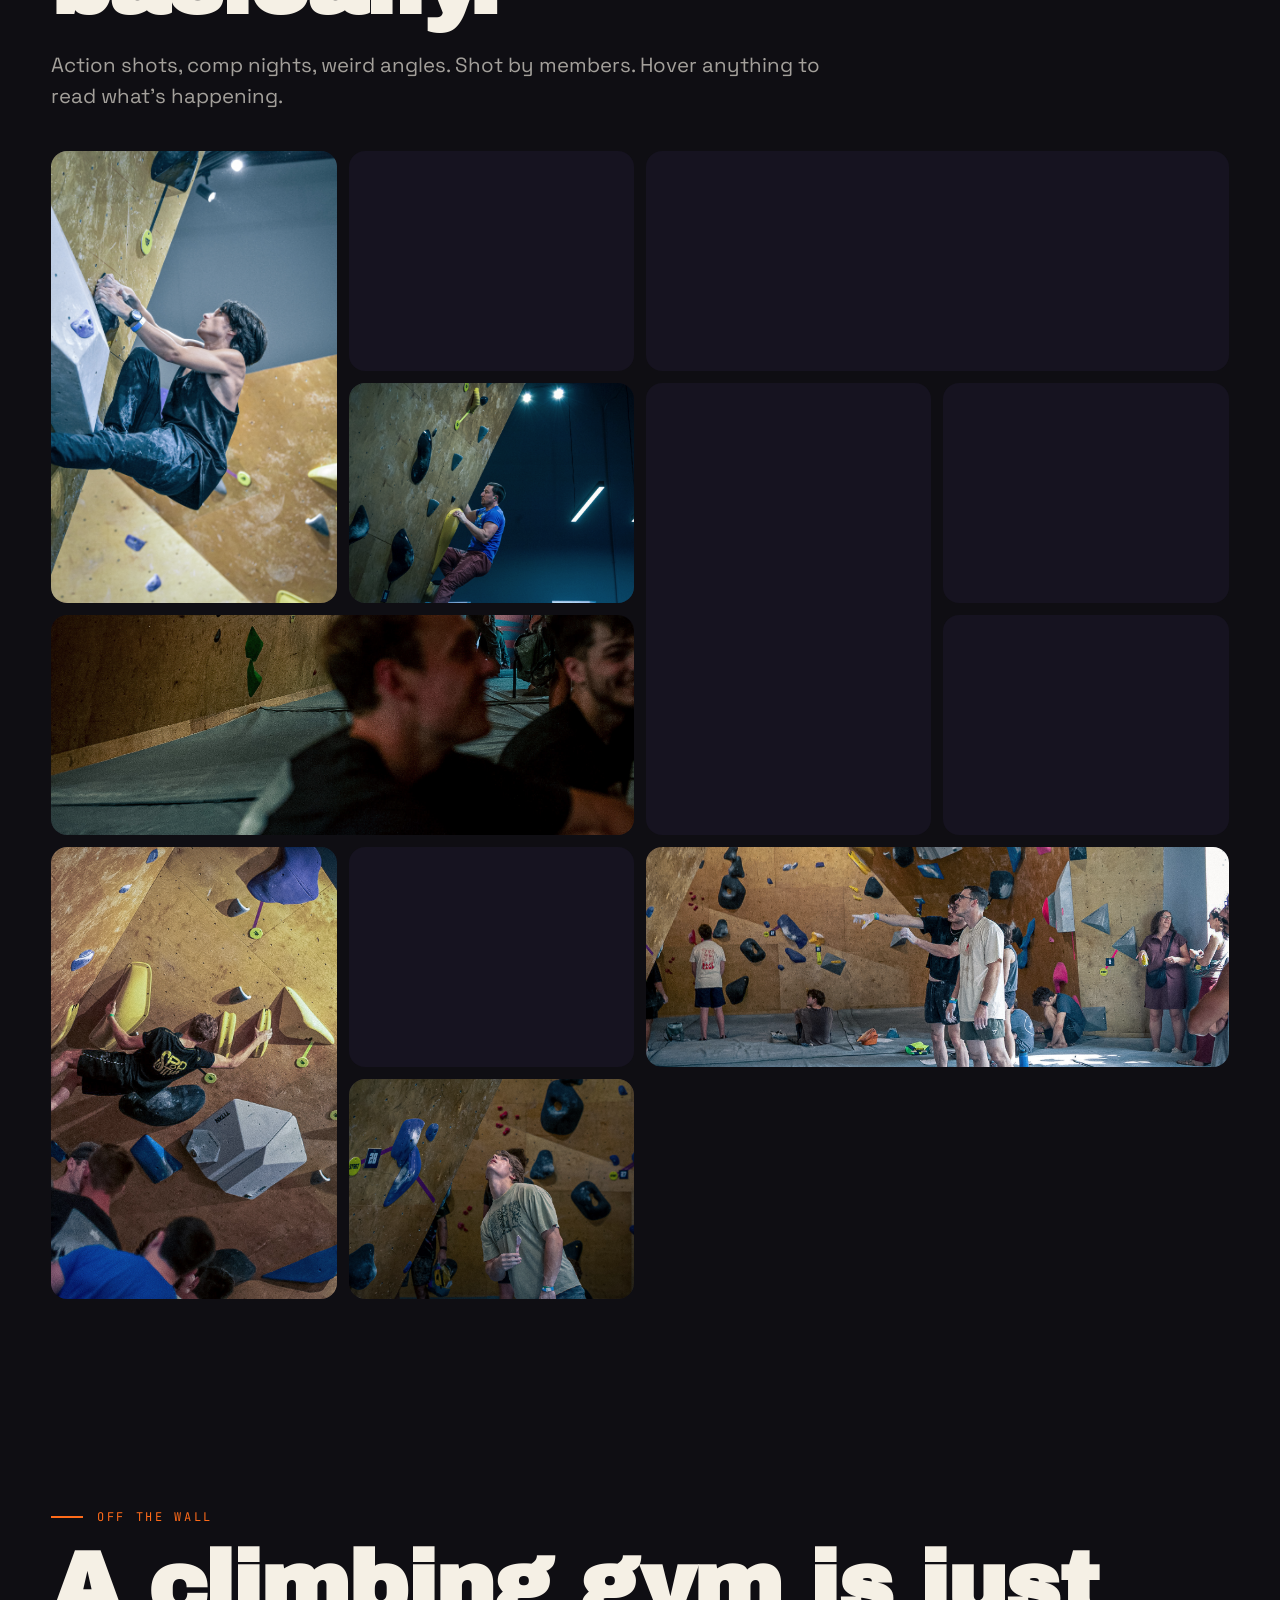
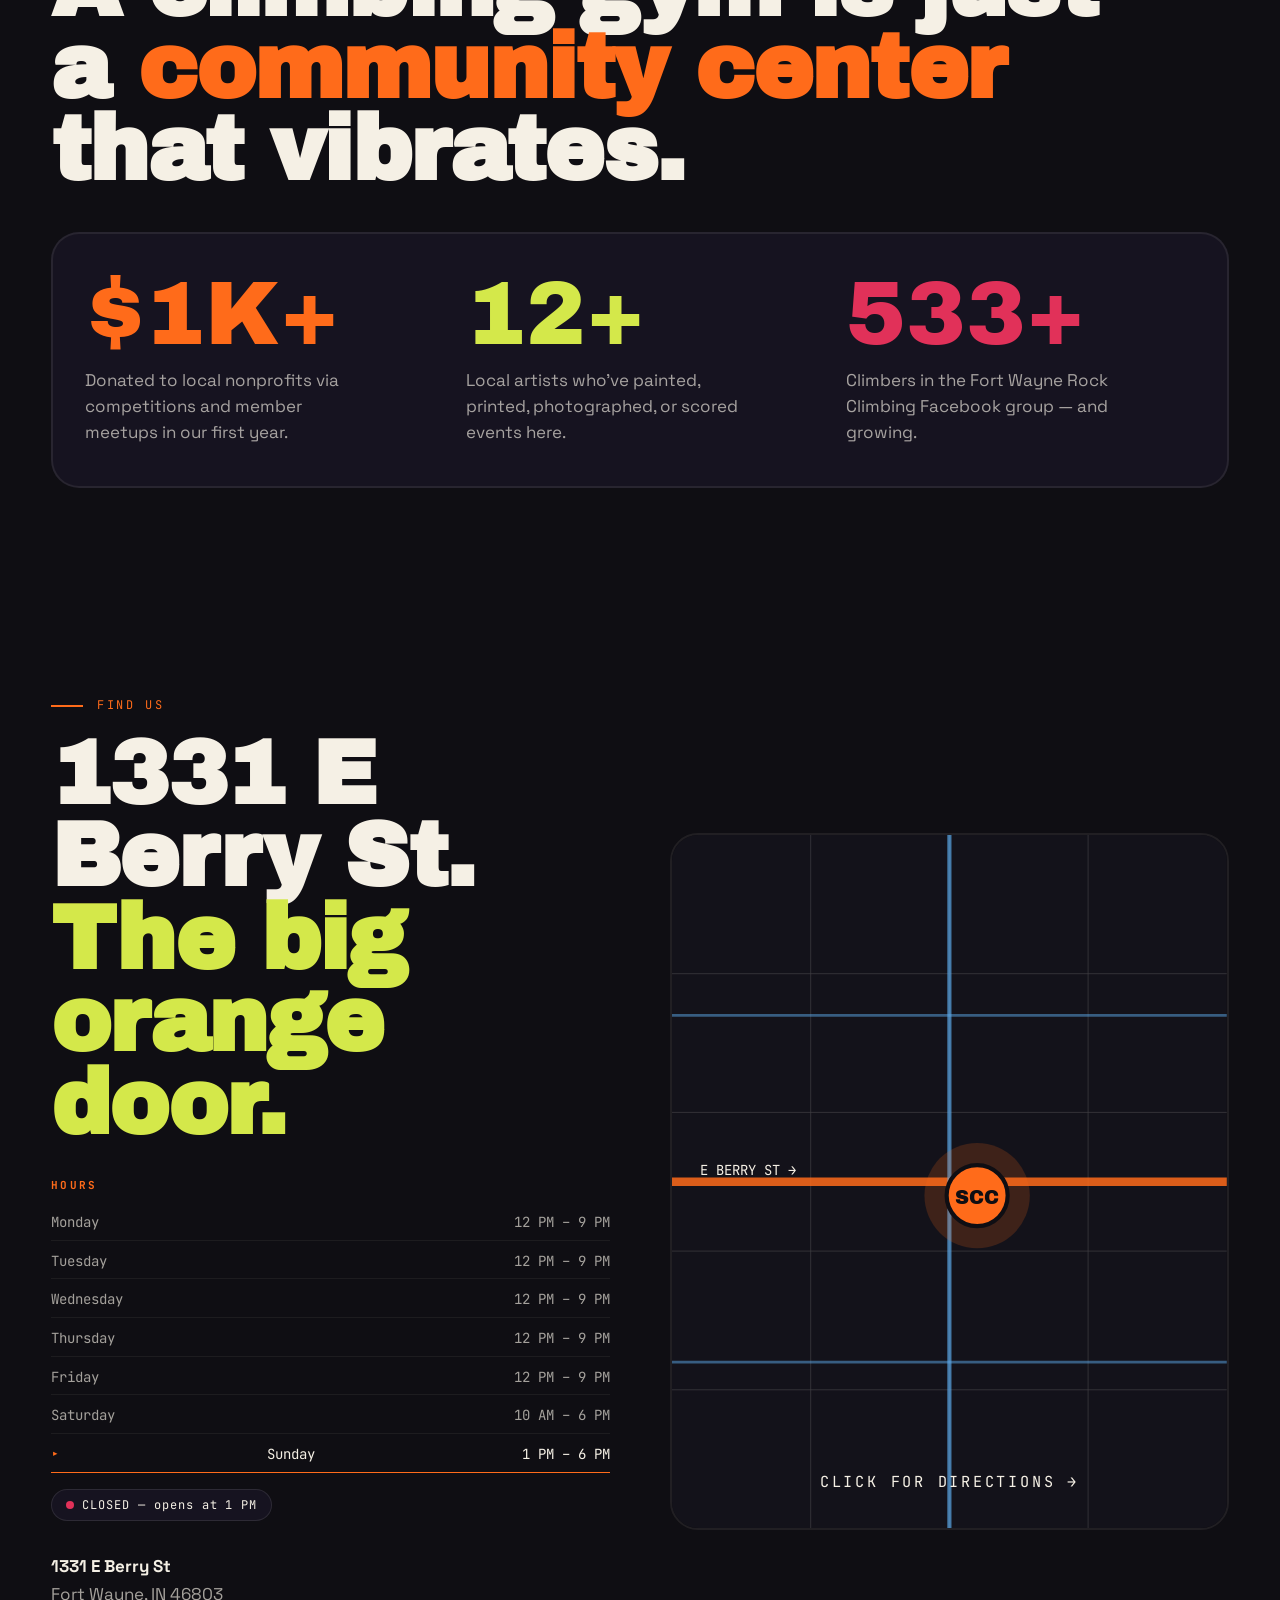
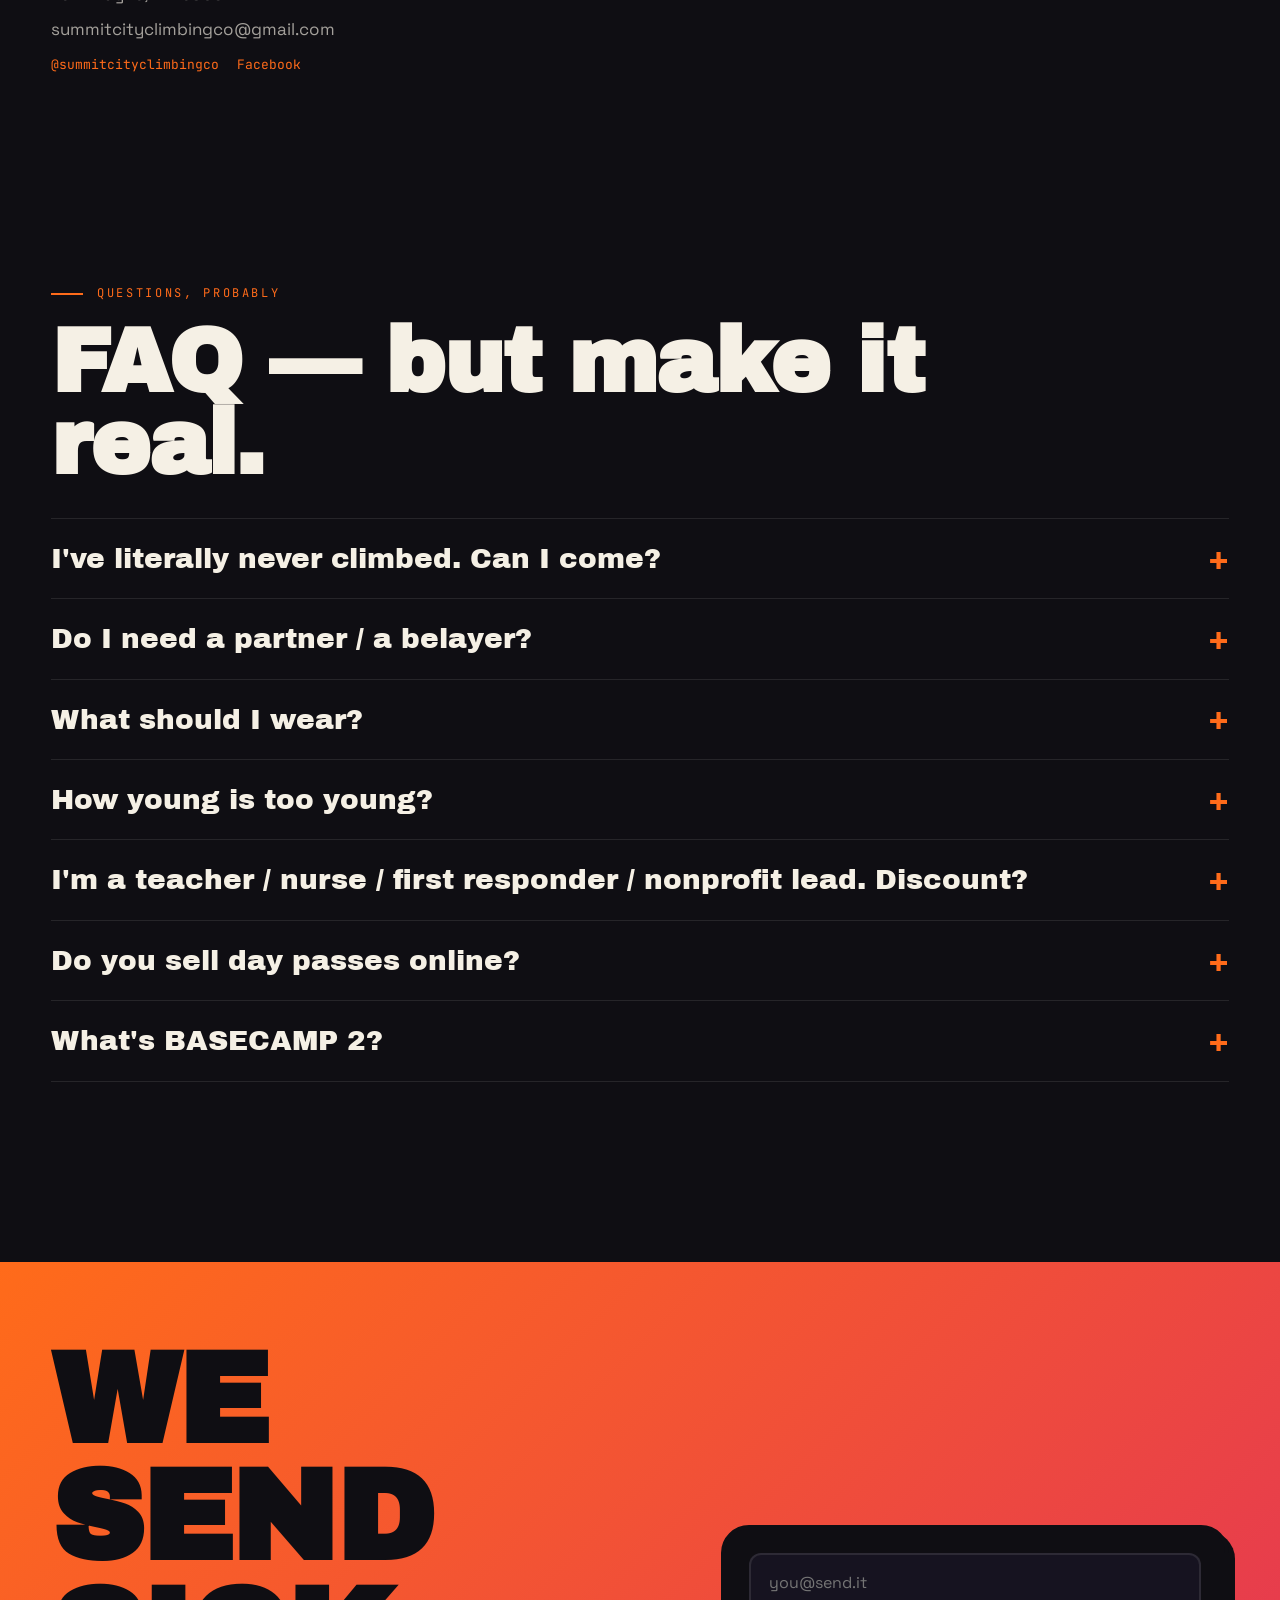
==== commit 2aece9a2: "Add online checkout + full admin dashboard Public site - Booking modal grows from 4 to 5 steps; fina" ====
--- a/index.html
+++ b/index.html
@@ -923,7 +923,10 @@
     </div>
     <div class="foot-bottom">
       <div>© <span id="year">2026</span> Summit City Climbing Co. — Built by climbers. Backed by the community.</div>
-      <div class="foot-easter">try the konami: ↑↑↓↓←→←→BA</div>
+      <div class="foot-meta">
+        <a href="admin.html" class="foot-admin">Staff Admin →</a>
+        <span class="foot-easter">try the konami: ↑↑↓↓←→←→BA</span>
+      </div>
     </div>
   </div>
 </footer>
@@ -938,6 +941,7 @@
       <span class="dot" data-step="2"></span>
       <span class="dot" data-step="3"></span>
       <span class="dot" data-step="4"></span>
+      <span class="dot" data-step="5"></span>
     </div>
 
     <!-- Step 1: pick experience -->
@@ -1000,13 +1004,46 @@
       </label>
     </div>
 
-    <!-- Step 4: confirm -->
+    <!-- Step 4: review -->
     <div class="step" data-step="4">
       <h2>Sending it.</h2>
-      <p class="step-sub">Review, then hit SEND IT.</p>
+      <p class="step-sub">Review your order. Next stop: payment.</p>
       <div class="confirm" id="confirm-summary">
         <!-- filled by JS -->
       </div>
+      <div class="order-total" id="order-total-1">
+        <span>Order total</span>
+        <strong id="total-amount-1">$0.00</strong>
+      </div>
+    </div>
+
+    <!-- Step 5: payment -->
+    <div class="step" data-step="5">
+      <h2>Pay & send.</h2>
+      <p class="step-sub">Demo checkout — no card is charged. Use any 4242-style number to test.</p>
+      <label class="field">
+        <span>Card number</span>
+        <input type="text" id="book-card" inputmode="numeric" autocomplete="cc-number" placeholder="4242 4242 4242 4242" maxlength="19" />
+      </label>
+      <div class="field-row">
+        <label class="field">
+          <span>Expiry</span>
+          <input type="text" id="book-cardexp" placeholder="MM/YY" maxlength="5" autocomplete="cc-exp" />
+        </label>
+        <label class="field">
+          <span>CVC</span>
+          <input type="text" id="book-cardcvc" placeholder="123" maxlength="4" autocomplete="cc-csc" />
+        </label>
+        <label class="field">
+          <span>ZIP</span>
+          <input type="text" id="book-cardzip" placeholder="46803" maxlength="10" autocomplete="postal-code" />
+        </label>
+      </div>
+      <div class="order-total final" id="order-total-2">
+        <span>Charge today</span>
+        <strong id="total-amount-2">$0.00</strong>
+      </div>
+      <p class="payment-note">🔒 Payments processed securely. <a href="#" tabindex="-1">Terms</a> · <a href="#" tabindex="-1">Refund policy</a></p>
     </div>
 
     <div class="modal-cta-row">
--- a/styles.css
+++ b/styles.css
@@ -208,14 +208,17 @@
   color: var(--chalk);
 }
 .logo-img {
-  height: 36px;
+  height: 56px;
   width: auto;
   transition: transform var(--t-med);
 }
 .logo:hover .logo-img { transform: rotate(-2deg) scale(1.04); }
 .logo:hover { color: var(--chalk); }
+@media (max-width: 1100px) {
+  .logo-img { height: 48px; }
+}
 @media (max-width: 600px) {
-  .logo-img { height: 28px; }
+  .logo-img { height: 40px; }
 }
 
 .nav-links {
@@ -1798,6 +1801,24 @@
 }
 .foot-easter { color: var(--orange); opacity: 0.6; }
 .foot-bottom a { color: var(--orange); }
+.foot-meta {
+  display: flex; align-items: center; gap: 16px;
+}
+.foot-admin {
+  font-family: var(--font-mono);
+  font-size: 11px;
+  letter-spacing: 0.1em;
+  color: var(--chalk-dim) !important;
+  padding: 4px 10px;
+  border: 1px solid rgba(245, 240, 229, 0.15);
+  border-radius: 999px;
+  transition: all var(--t-fast);
+}
+.foot-admin:hover {
+  color: var(--bg) !important;
+  background: var(--lime);
+  border-color: var(--lime);
+}
 
 /* ============================================================
    MODAL
@@ -1968,6 +1989,48 @@
   margin-top: 16px;
 }
 
+.field-row {
+  display: grid;
+  grid-template-columns: 1fr 1fr 1fr;
+  gap: 8px;
+}
+.order-total {
+  display: flex; justify-content: space-between; align-items: baseline;
+  padding: 14px 18px;
+  background: var(--bg-3);
+  border: 2px dashed rgba(245, 240, 229, 0.15);
+  border-radius: 12px;
+  font-family: var(--font-mono);
+  font-size: 13px;
+  letter-spacing: 0.06em;
+  color: var(--chalk-dim);
+  margin-top: 8px;
+}
+.order-total strong {
+  font-family: var(--font-display);
+  font-size: 28px;
+  color: var(--chalk);
+  letter-spacing: 0;
+}
+.order-total.final {
+  background: var(--orange);
+  border-color: var(--orange);
+  color: var(--bg);
+}
+.order-total.final strong { color: var(--bg); }
+.payment-note {
+  text-align: center;
+  font-family: var(--font-mono);
+  font-size: 11px;
+  color: var(--chalk-dim);
+  margin: 12px 0 0;
+}
+.payment-note a { color: var(--orange); }
+@media (max-width: 500px) {
+  .field-row { grid-template-columns: 1fr 1fr; }
+  .field-row .field:first-child { grid-column: span 2; }
+}
+
 .modal-confirmed {
   text-align: center;
 }
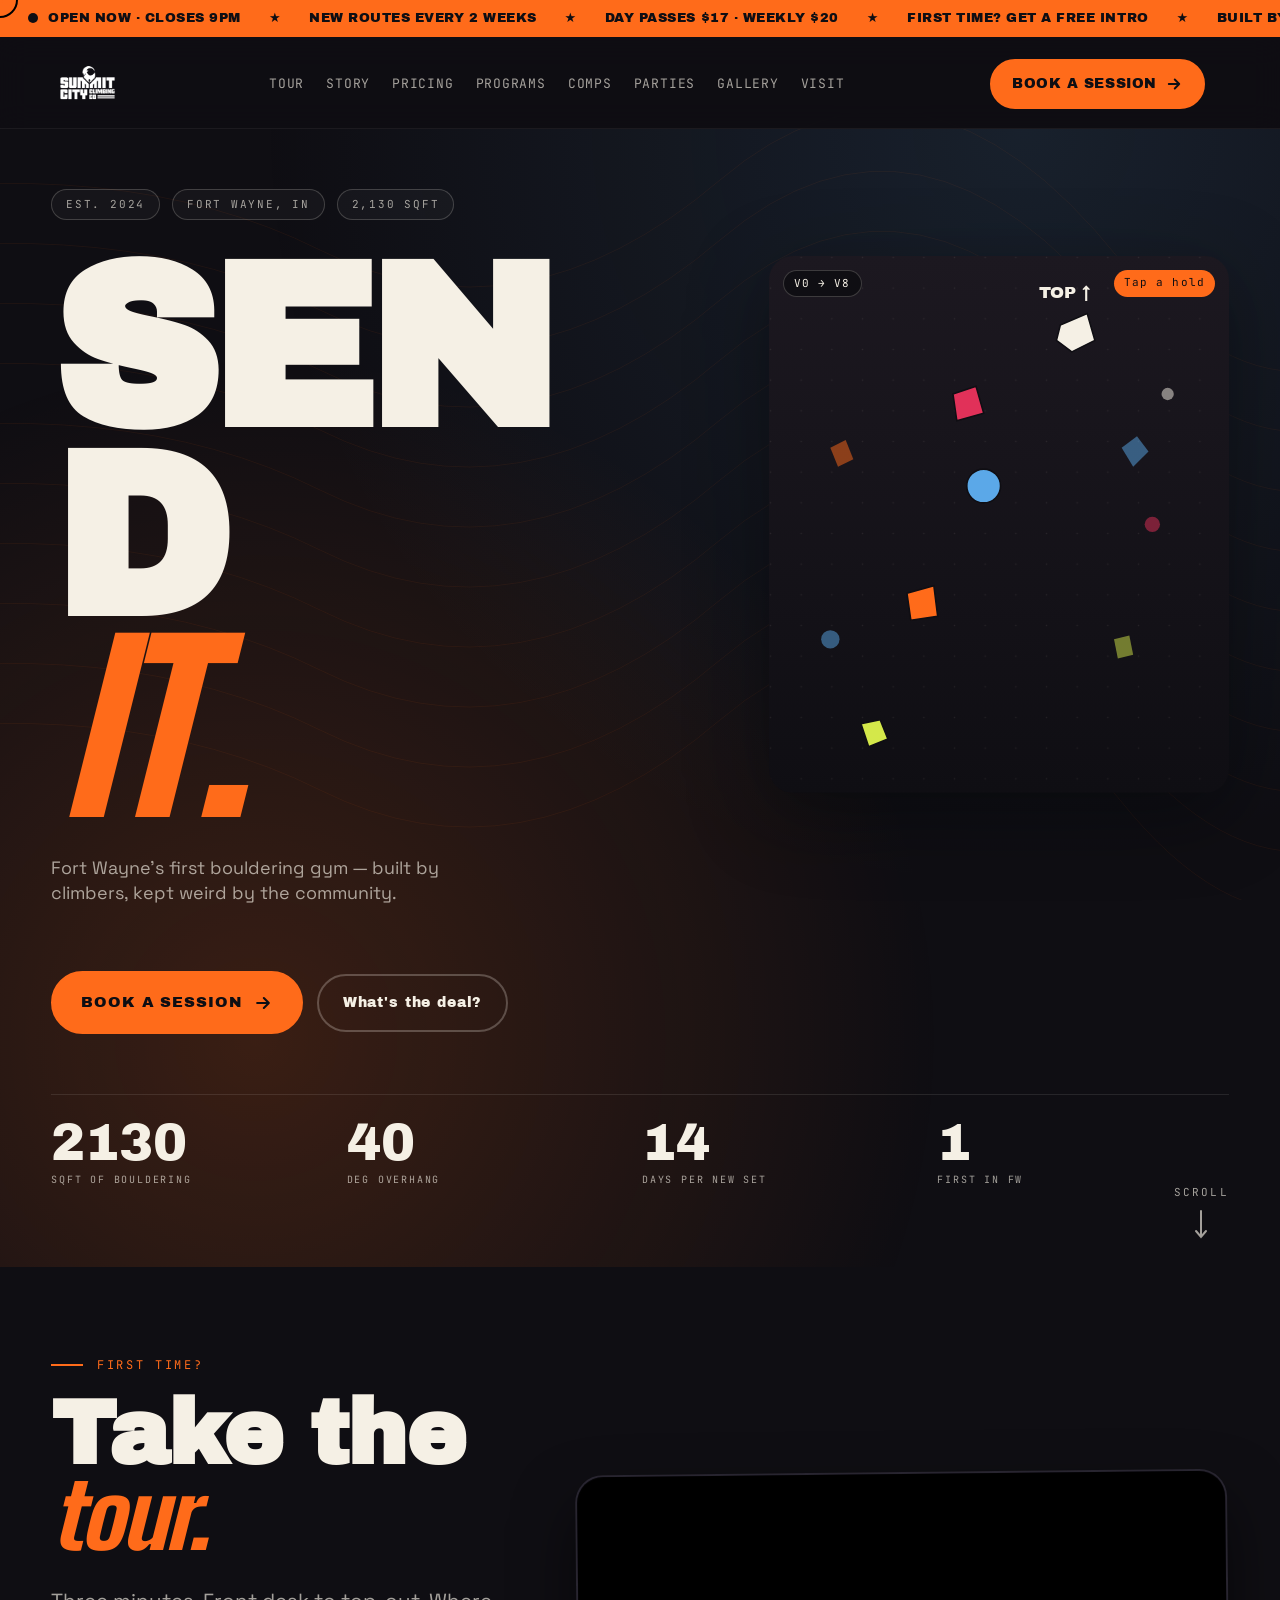
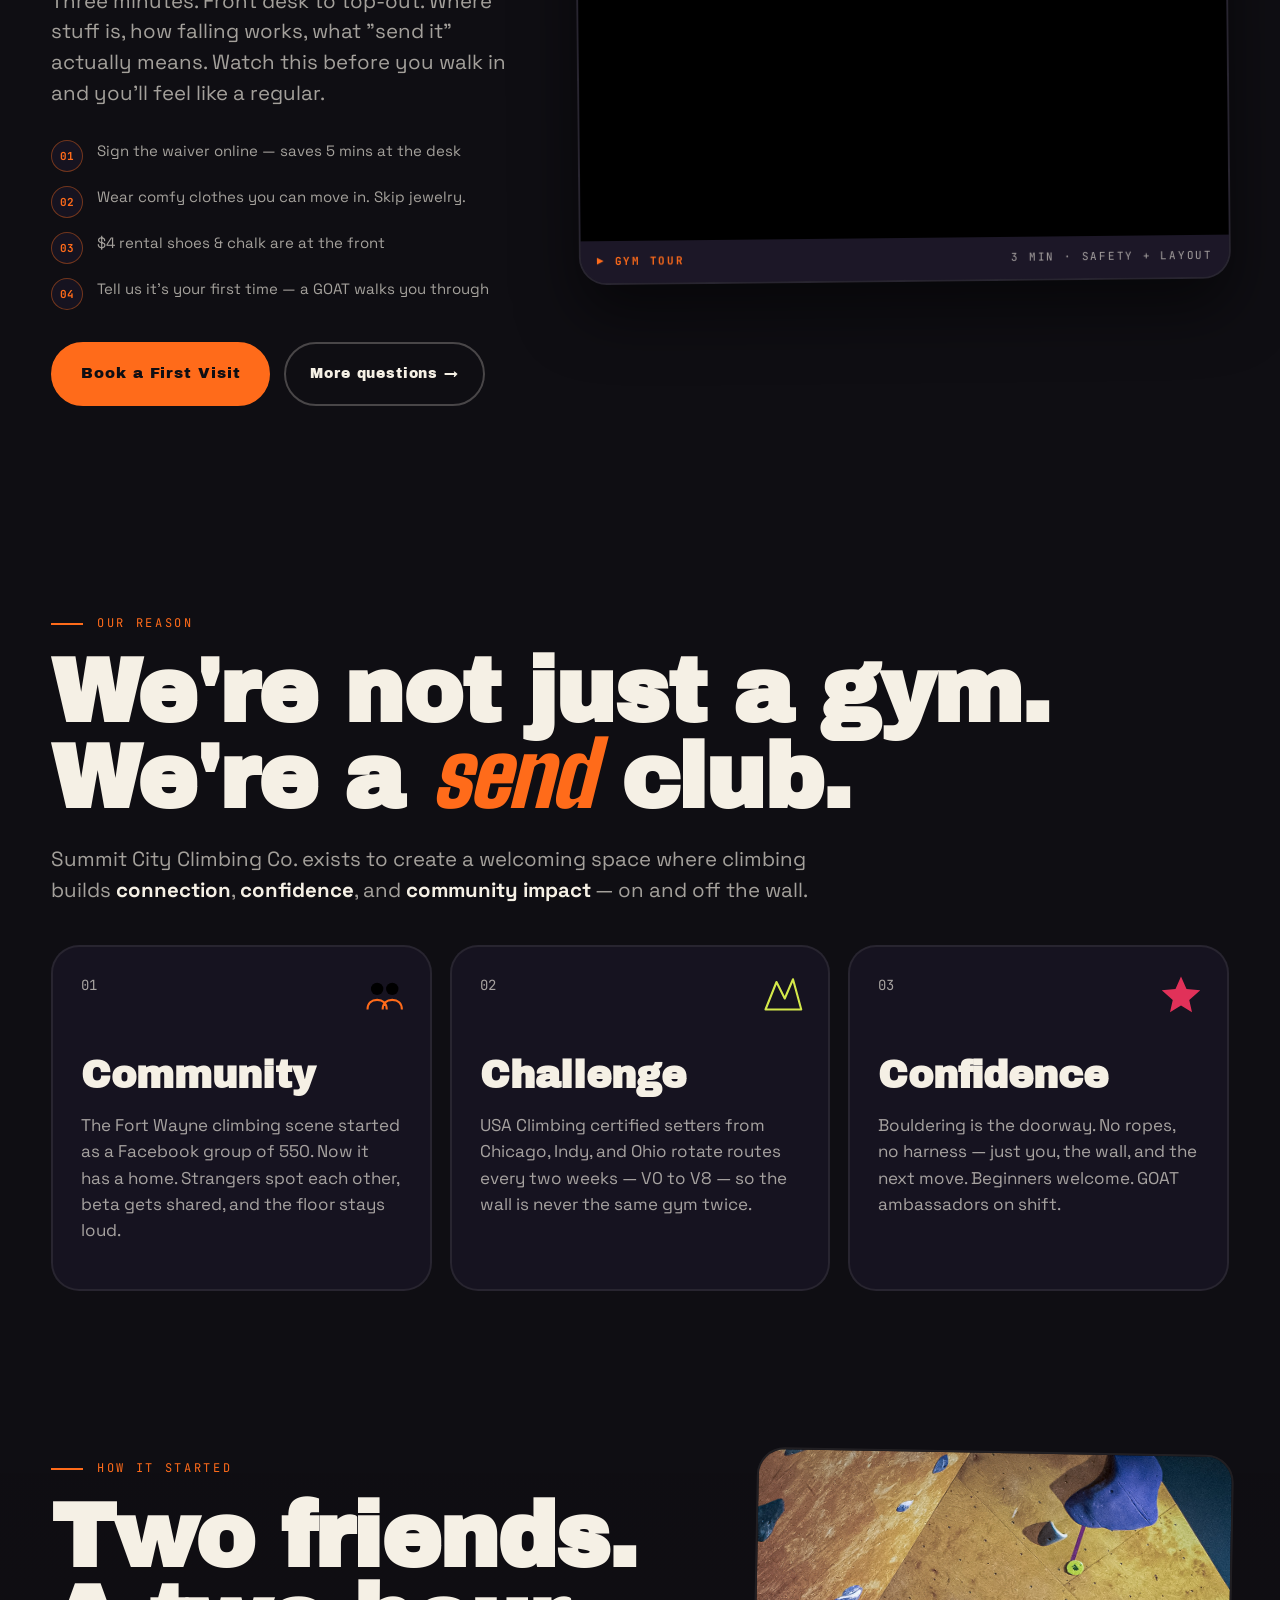
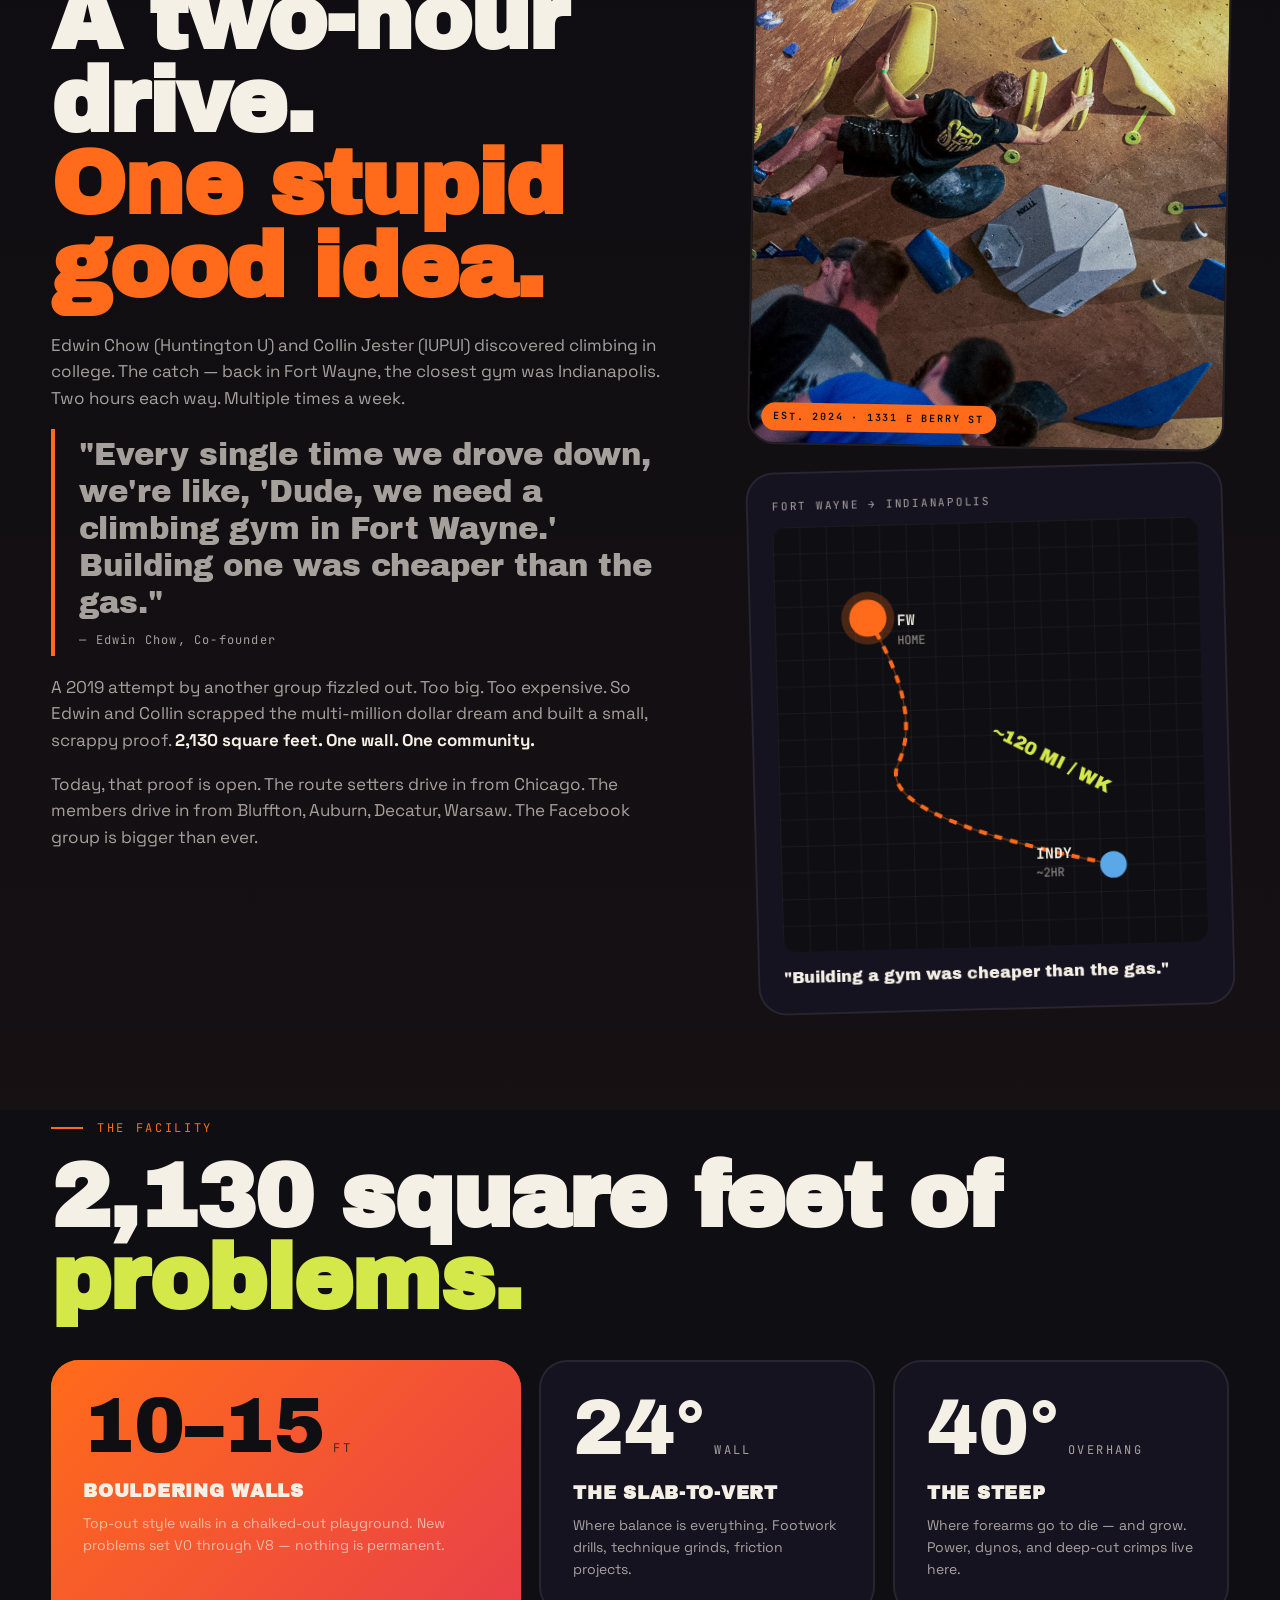
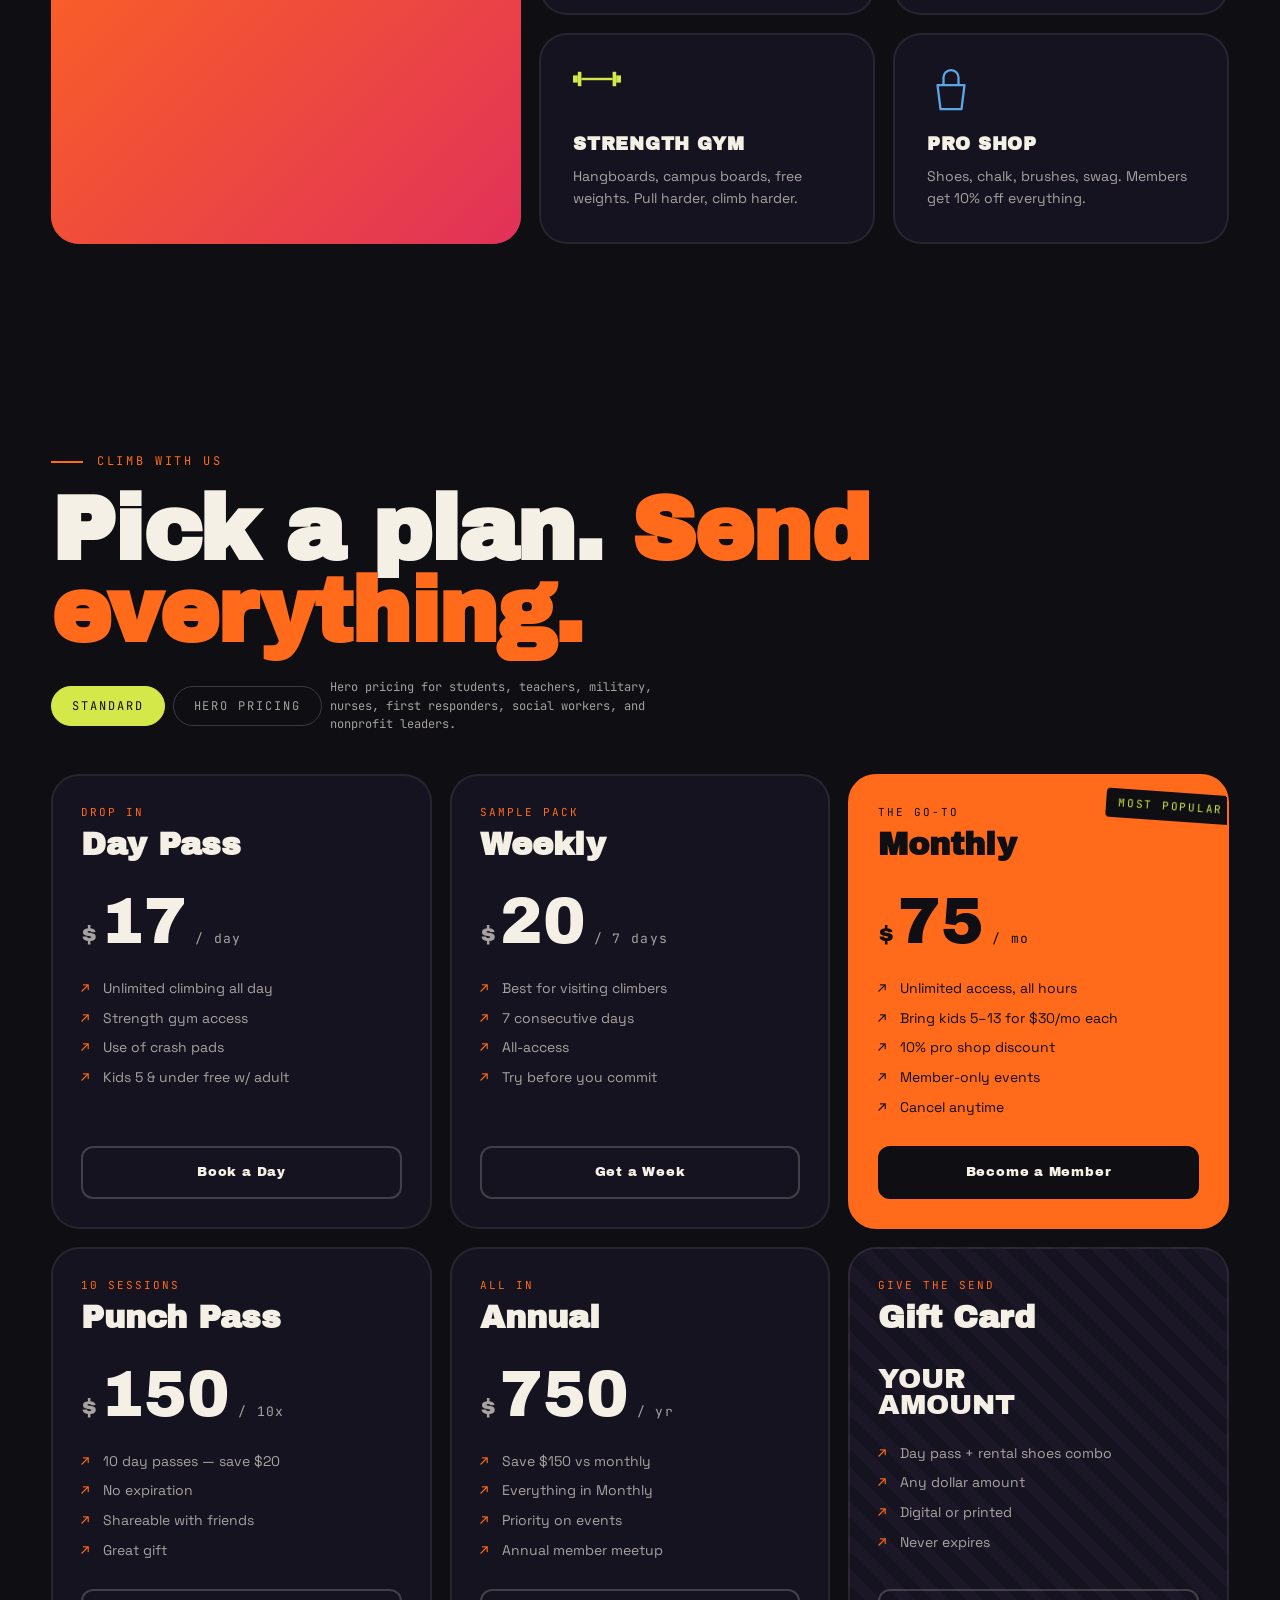
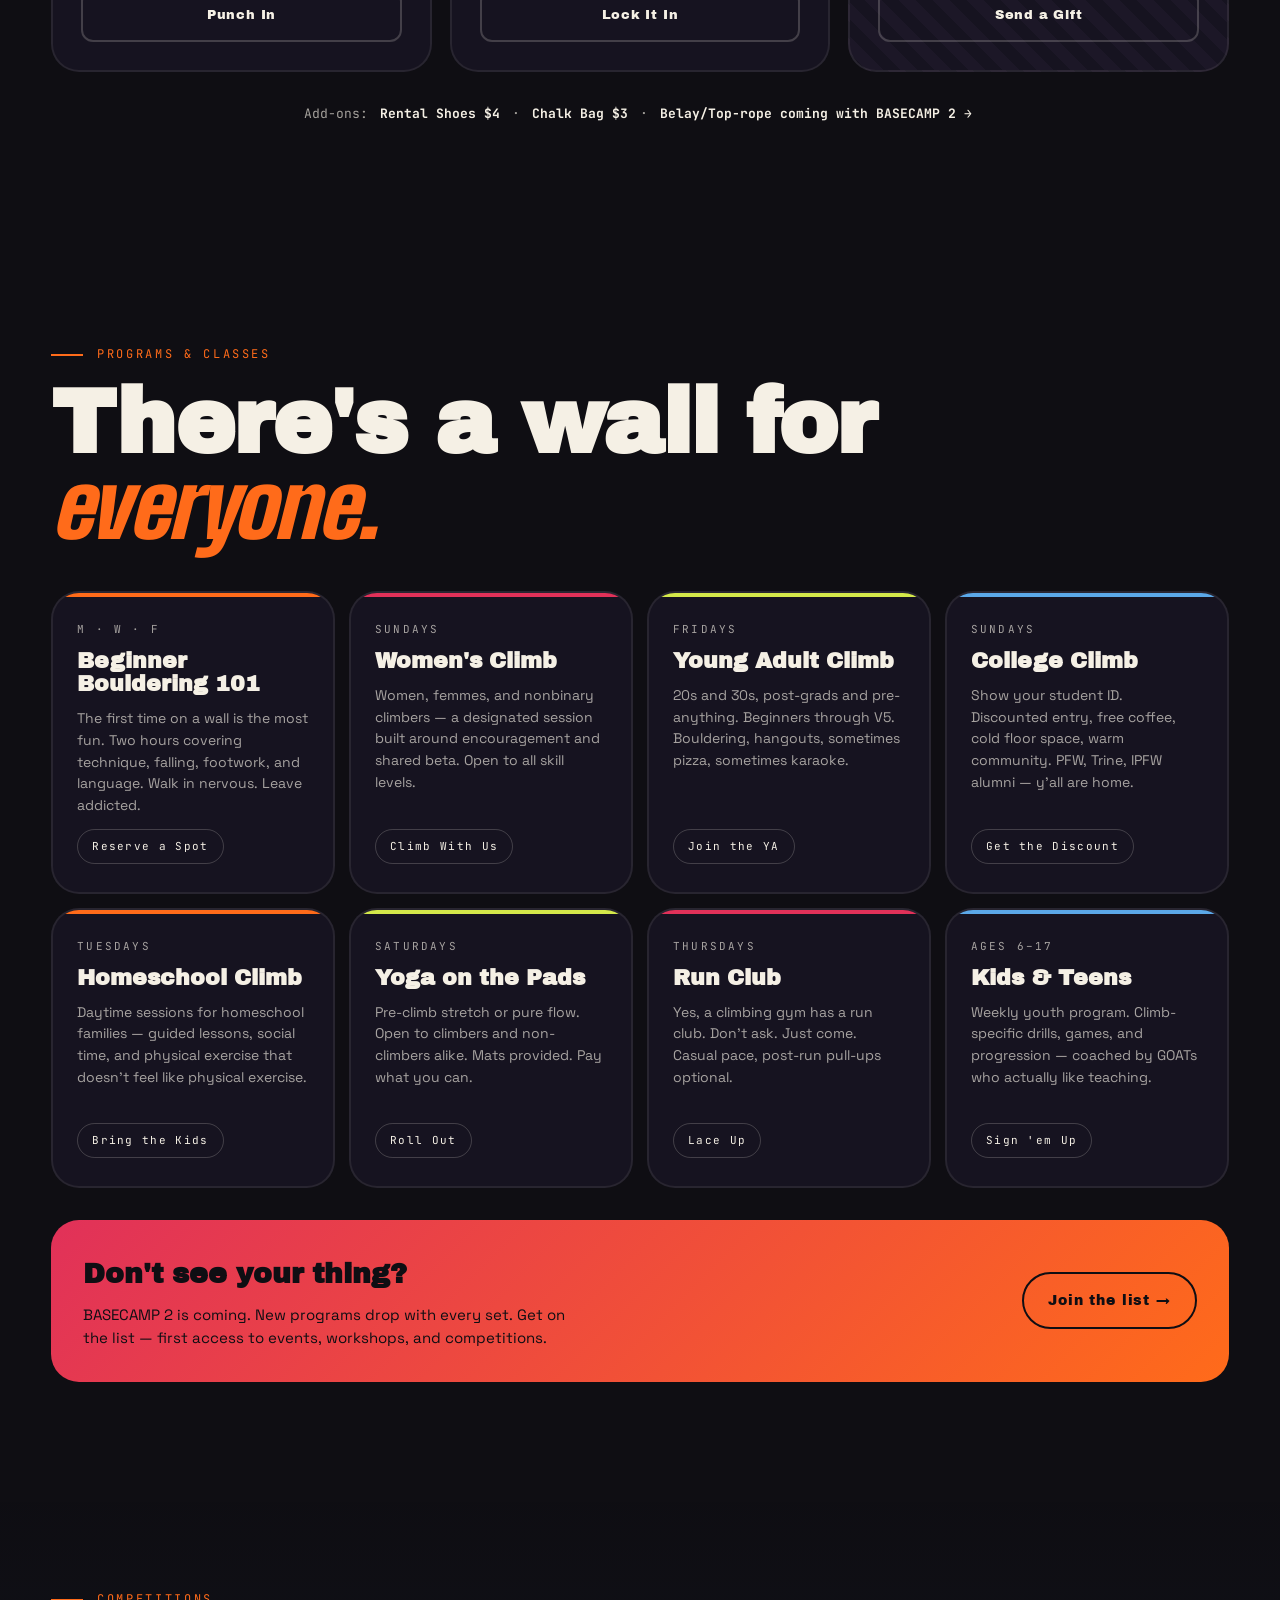
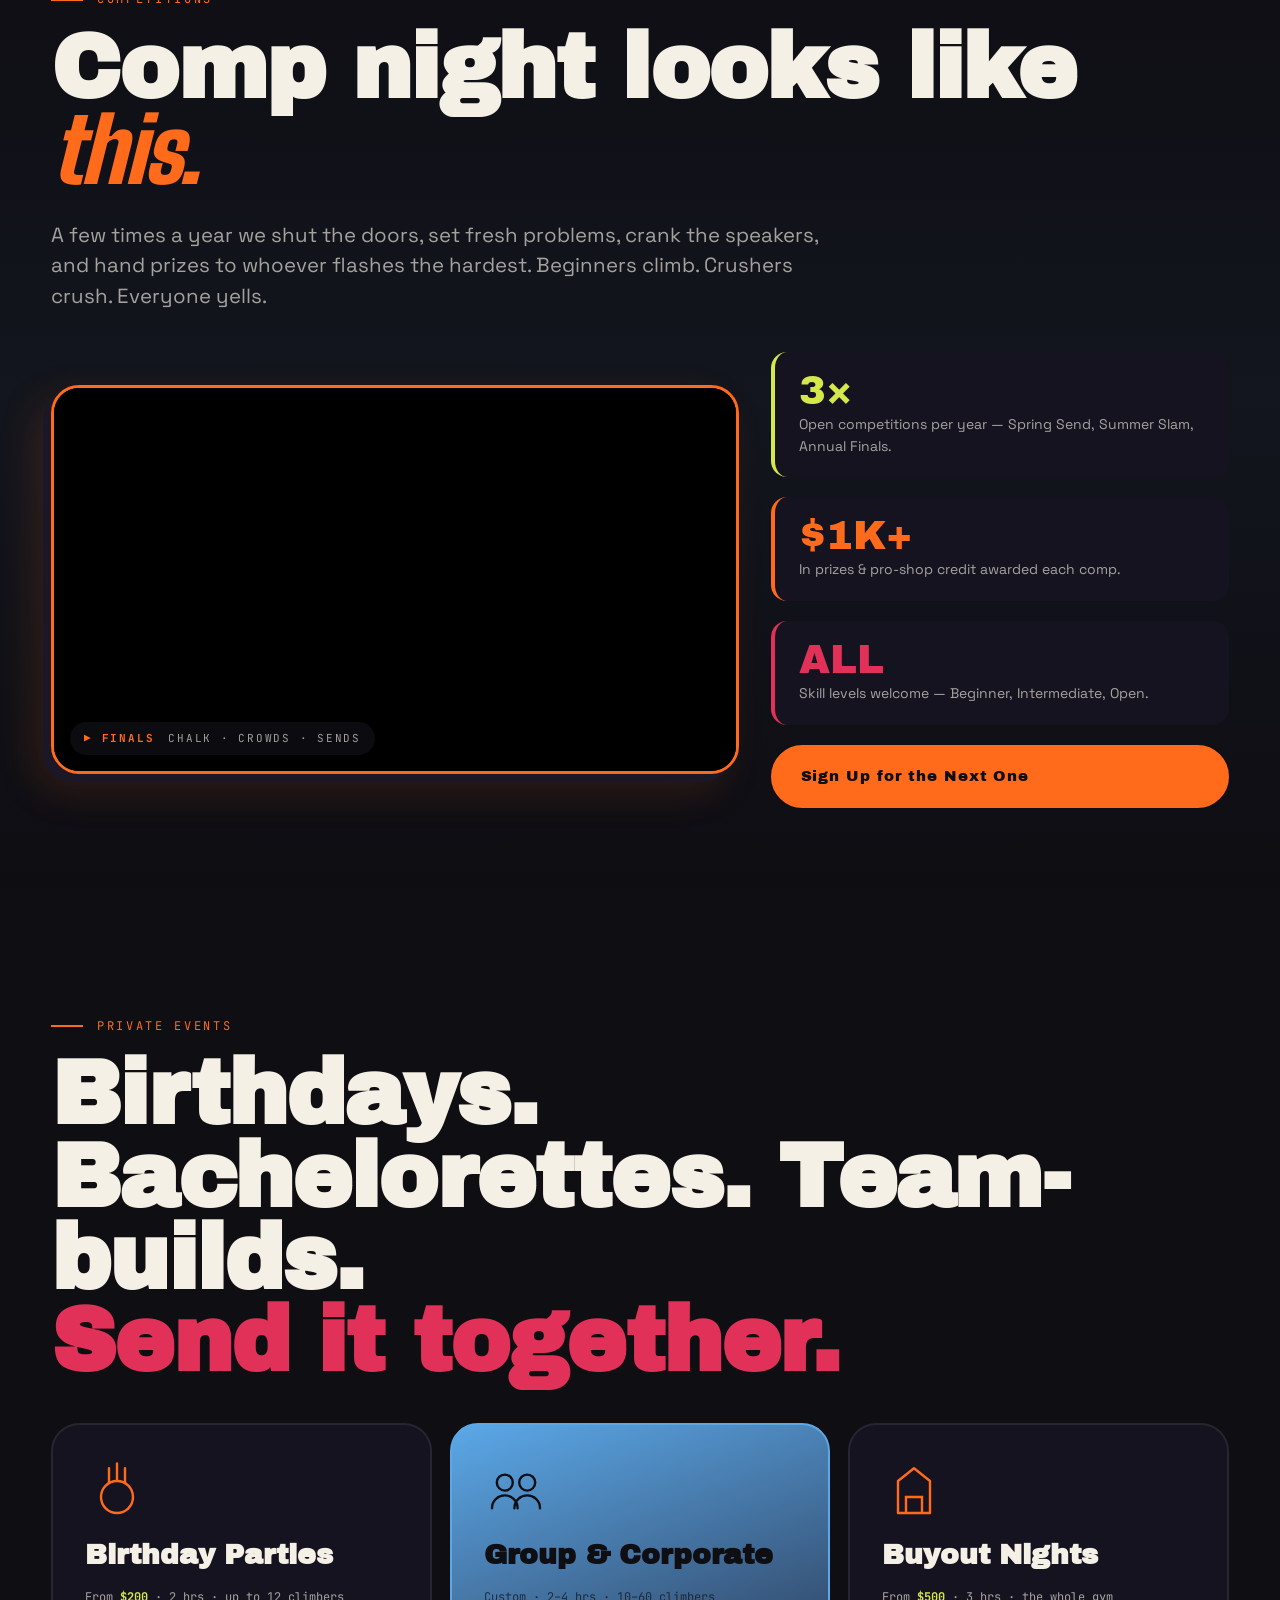
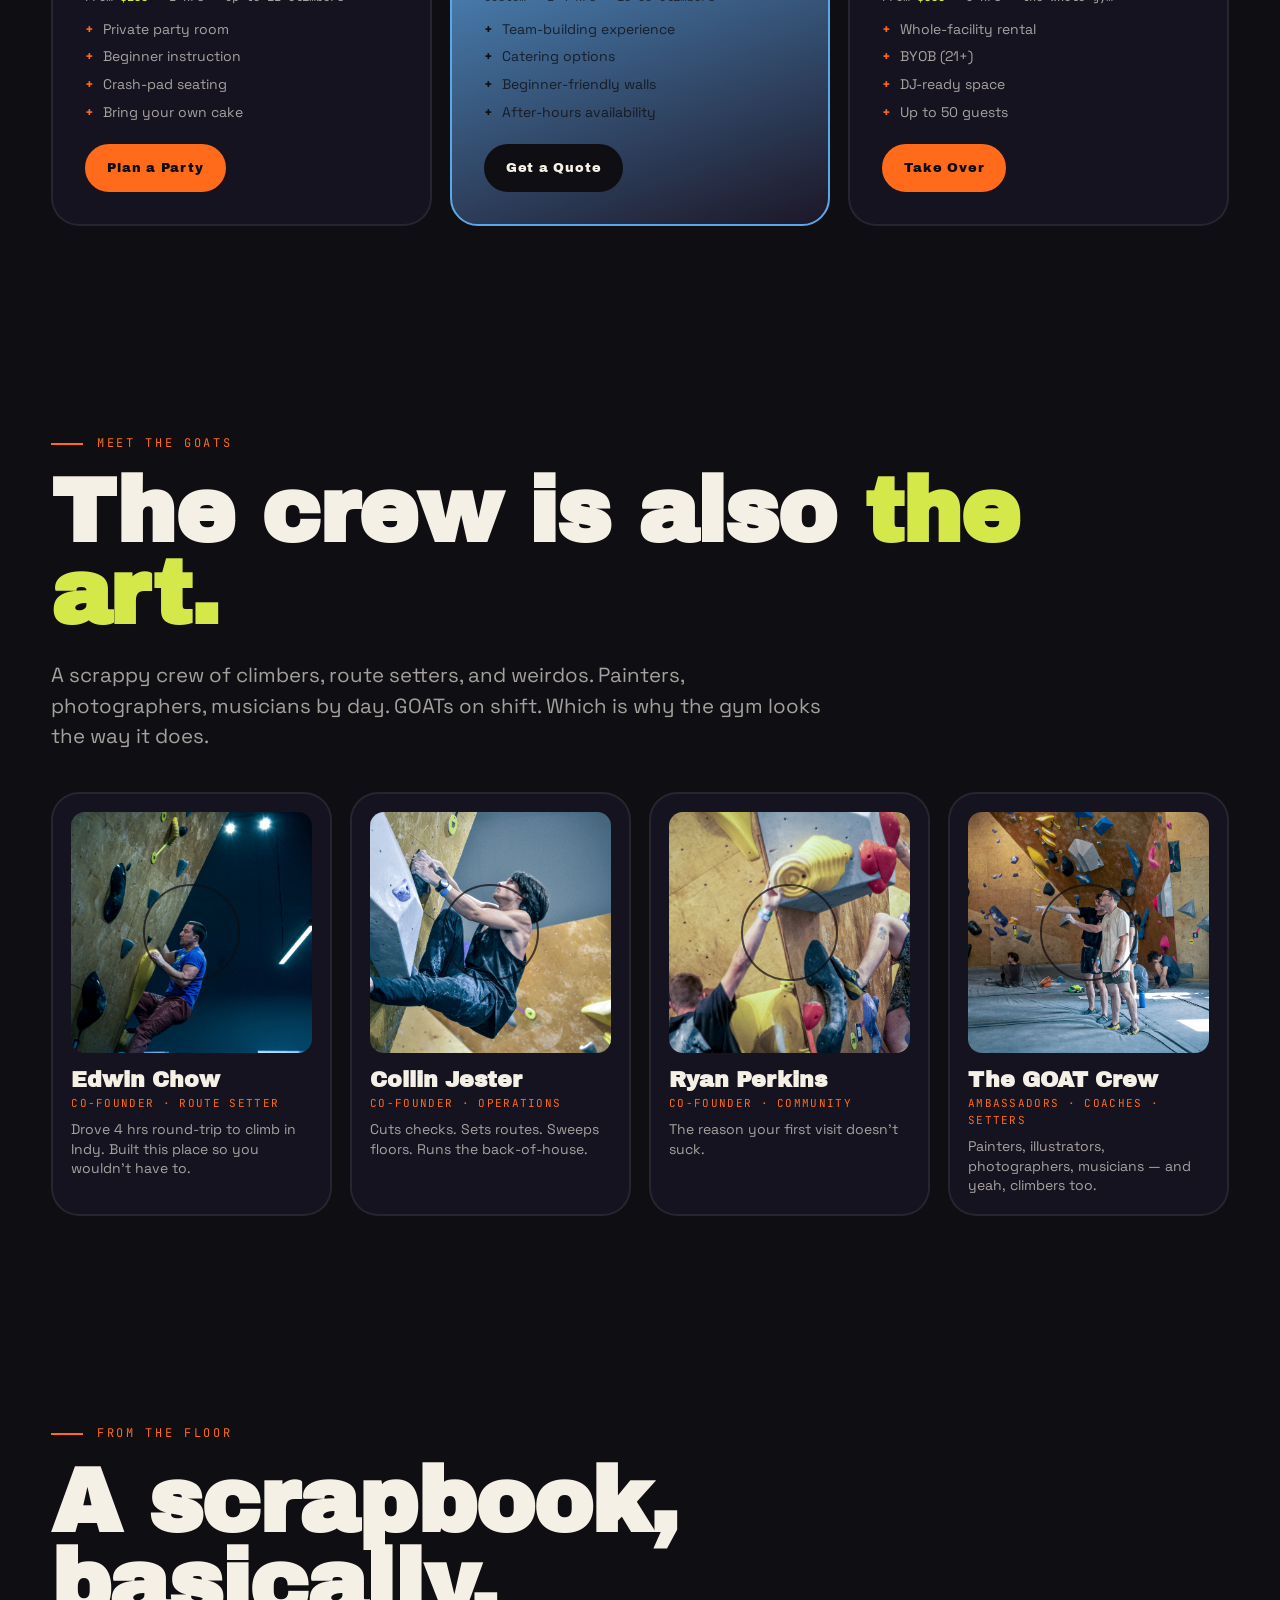
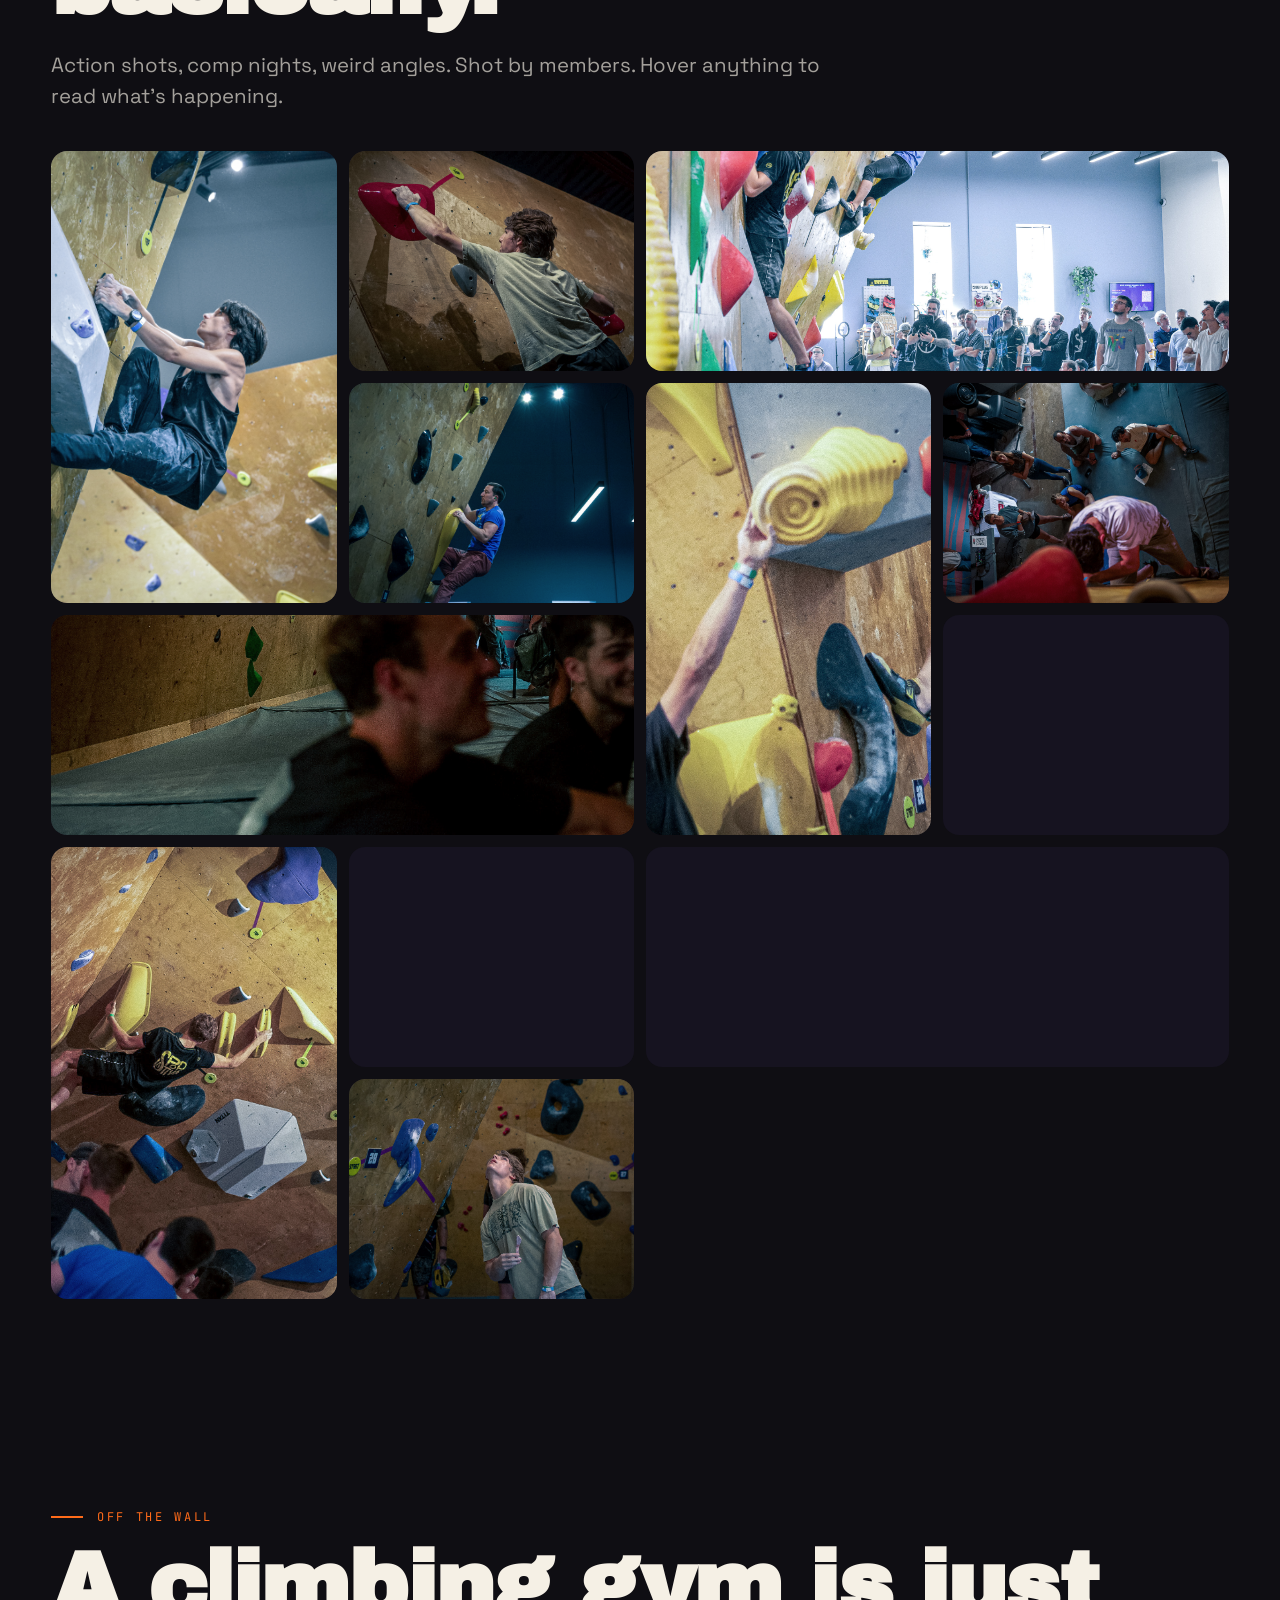
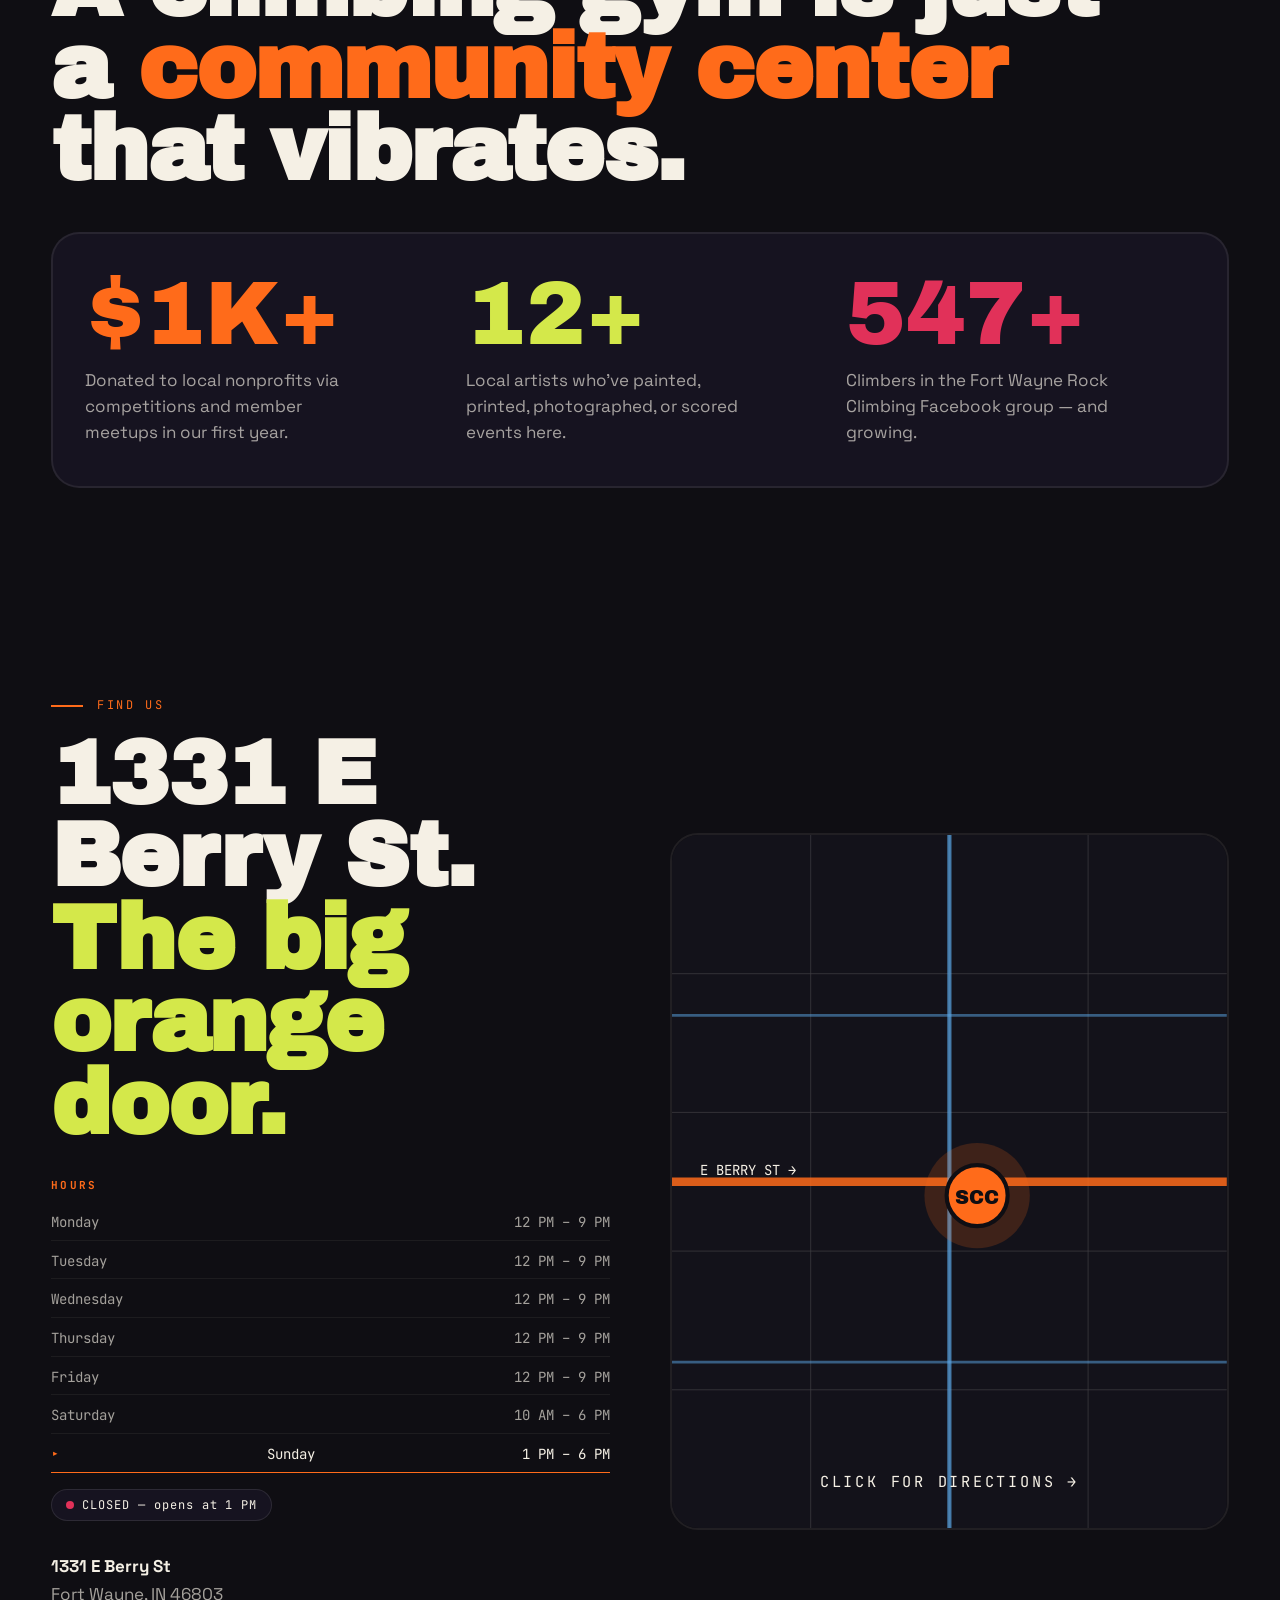
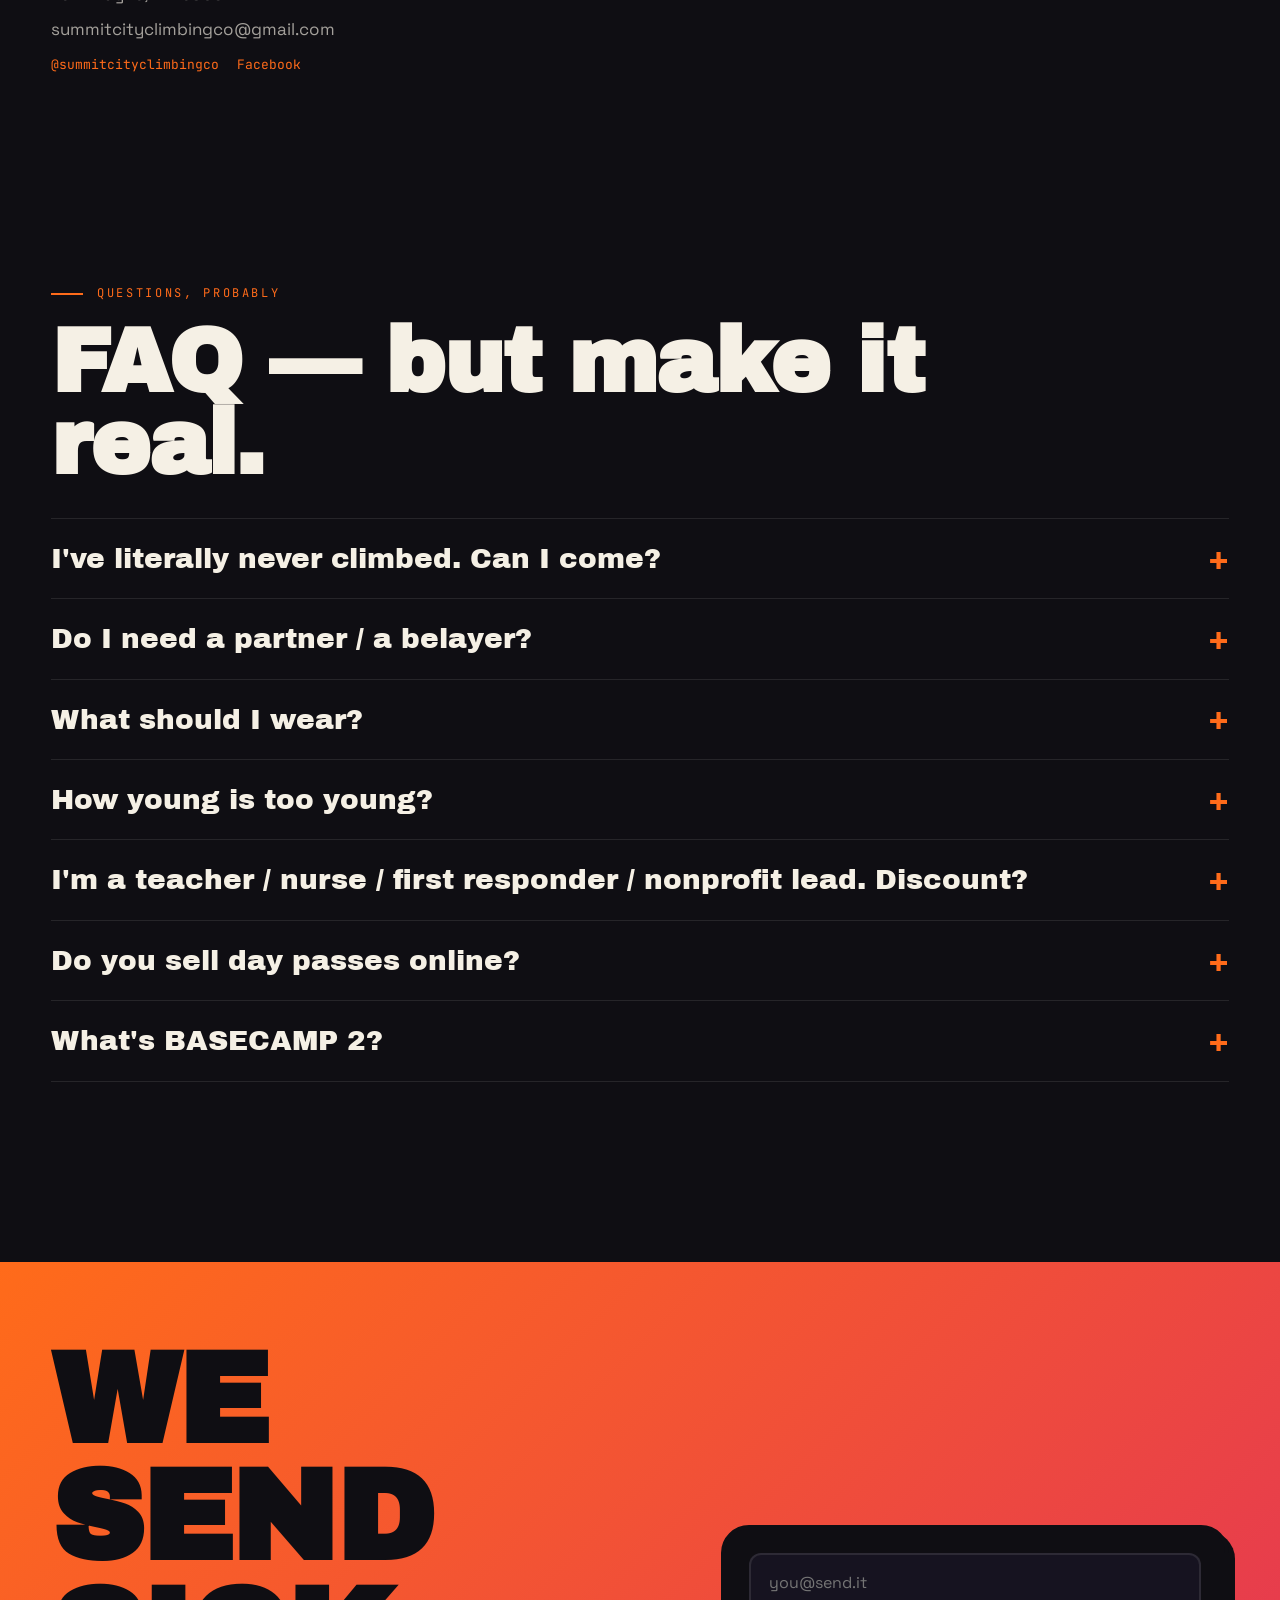
==== commit dae1f2c9: "Remove public Staff Admin link from footer (admin remains reachable by URL only)" ====
--- a/index.html
+++ b/index.html
@@ -923,10 +923,7 @@
     </div>
     <div class="foot-bottom">
       <div>© <span id="year">2026</span> Summit City Climbing Co. — Built by climbers. Backed by the community.</div>
-      <div class="foot-meta">
-        <a href="admin.html" class="foot-admin">Staff Admin →</a>
-        <span class="foot-easter">try the konami: ↑↑↓↓←→←→BA</span>
-      </div>
+      <div class="foot-easter">try the konami: ↑↑↓↓←→←→BA</div>
     </div>
   </div>
 </footer>
--- a/styles.css
+++ b/styles.css
@@ -1801,24 +1801,6 @@
 }
 .foot-easter { color: var(--orange); opacity: 0.6; }
 .foot-bottom a { color: var(--orange); }
-.foot-meta {
-  display: flex; align-items: center; gap: 16px;
-}
-.foot-admin {
-  font-family: var(--font-mono);
-  font-size: 11px;
-  letter-spacing: 0.1em;
-  color: var(--chalk-dim) !important;
-  padding: 4px 10px;
-  border: 1px solid rgba(245, 240, 229, 0.15);
-  border-radius: 999px;
-  transition: all var(--t-fast);
-}
-.foot-admin:hover {
-  color: var(--bg) !important;
-  background: var(--lime);
-  border-color: var(--lime);
-}
 
 /* ============================================================
    MODAL
